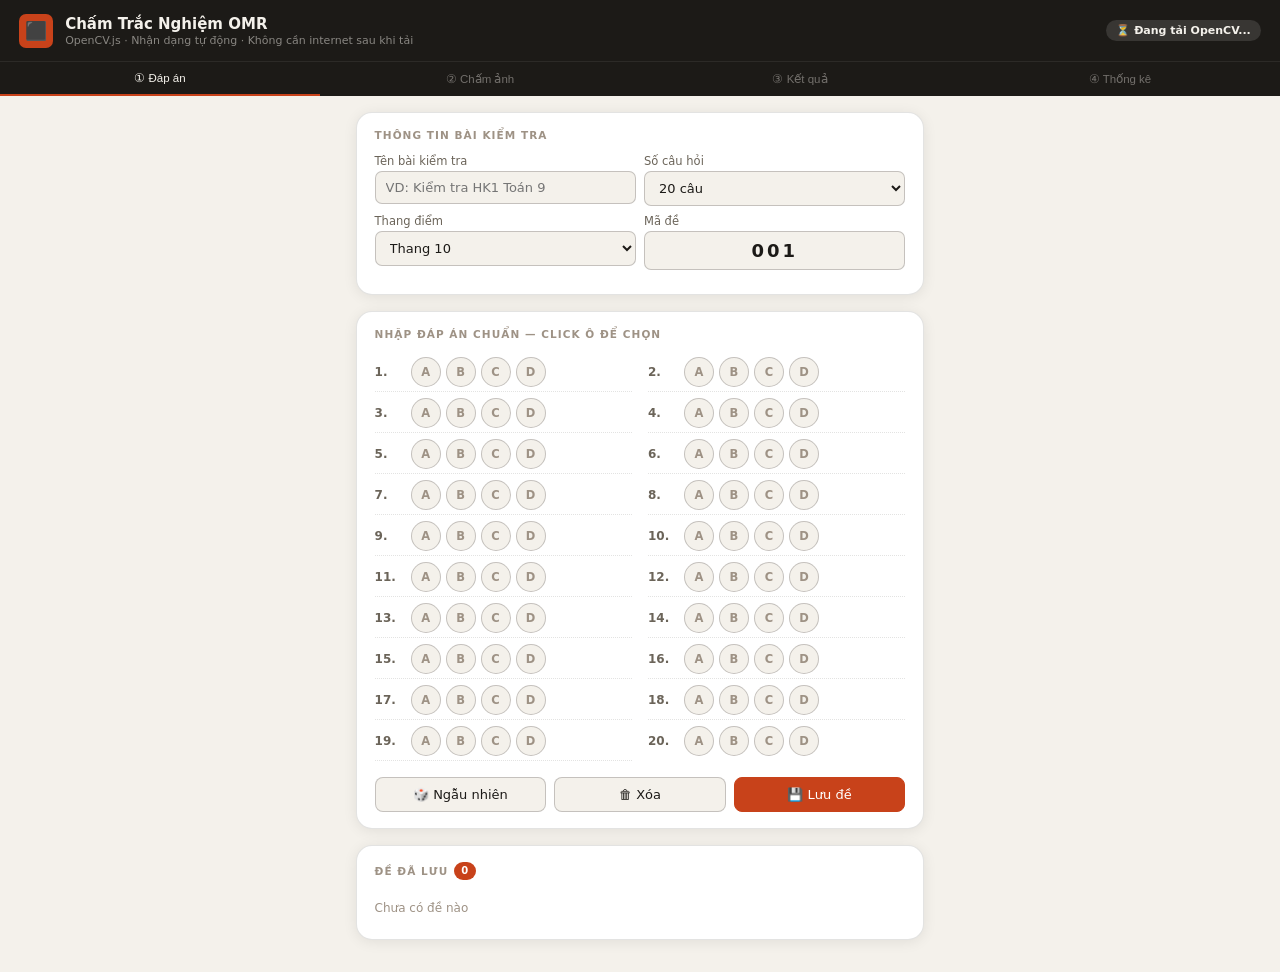
==== index.html @ 8f1c42c0 "Add files via upload" ====
<!DOCTYPE html>
<html lang="vi">
<head>
<meta charset="UTF-8">
<meta name="viewport" content="width=device-width, initial-scale=1.0">
<title>Chấm Trắc Nghiệm OMR</title>
<link rel="stylesheet" href="style.css">
</head>
<body>

<header class="app-header">
  <div class="logo">⬛</div>
  <div>
    <h1>Chấm Trắc Nghiệm OMR</h1>
    <p>OpenCV.js · Nhận dạng tự động · Không cần internet sau khi tải</p>
  </div>
  <div id="cvStatus" class="cv-badge loading">⏳ Đang tải OpenCV...</div>
</header>

<nav class="tabs">
  <button class="tab active" onclick="goTab('key')">① Đáp án</button>
  <button class="tab" onclick="goTab('scan')">② Chấm ảnh</button>
  <button class="tab" onclick="goTab('results')">③ Kết quả</button>
  <button class="tab" onclick="goTab('stats')">④ Thống kê</button>
</nav>

<!-- ════════════════════════════════
     TAB 1 — ĐÁP ÁN CHUẨN
════════════════════════════════ -->
<div id="pane-key" class="pane on">
  <div class="card">
    <p class="card-title">Thông tin bài kiểm tra</p>
    <div class="row2">
      <div class="field">
        <label>Tên bài kiểm tra</label>
        <input id="exam-name" type="text" placeholder="VD: Kiểm tra HK1 Toán 9">
      </div>
      <div class="field">
        <label>Số câu hỏi</label>
        <select id="exam-n" onchange="rebuildKeyGrid()">
          <option value="10">10 câu</option>
          <option value="15">15 câu</option>
          <option value="20" selected>20 câu</option>
          <option value="24">24 câu</option>
          <option value="25">25 câu</option>
          <option value="30">30 câu</option>
          <option value="40">40 câu</option>
        </select>
      </div>
    </div>
    <div class="row2">
      <div class="field">
        <label>Thang điểm</label>
        <select id="exam-scale">
          <option value="10">Thang 10</option>
          <option value="100">Thang 100</option>
        </select>
      </div>
      <div class="field">
        <label>Mã đề</label>
        <input id="exam-code" type="text" value="001" maxlength="6"
               style="font-size:18px;font-weight:bold;text-align:center;letter-spacing:3px">
      </div>
    </div>
  </div>

  <div class="card">
    <p class="card-title">Nhập đáp án chuẩn — click ô để chọn</p>
    <div class="key-grid" id="keyGrid"></div>
    <div class="btn-row mt1">
      <button class="btn" onclick="fillRandom()">🎲 Ngẫu nhiên</button>
      <button class="btn" onclick="clearKey()">🗑 Xóa</button>
      <button class="btn accent" onclick="saveKey()">💾 Lưu đề</button>
    </div>
    <div id="keyMsg"></div>
  </div>

  <!-- Danh sách đề đã lưu -->
  <div class="card">
    <p class="card-title">Đề đã lưu <span id="keyCount" class="badge">0</span></p>
    <div id="savedKeys"></div>
  </div>
</div>

<!-- ════════════════════════════════
     TAB 2 — CHẤM ẢNH
════════════════════════════════ -->
<div id="pane-scan" class="pane">

  <!-- Chọn đề -->
  <div class="card">
    <p class="card-title">Chọn đề thi để chấm</p>
    <div class="field">
      <label>Mã đề / Tên bài kiểm tra</label>
      <select id="scan-keySelect" onchange="onKeySelected()">
        <option value="">— Chưa chọn —</option>
      </select>
    </div>
    <div id="selectedKeyInfo"></div>
  </div>

  <!-- Upload ảnh -->
  <div class="card">
    <p class="card-title">Tải ảnh phiếu thi lên</p>

    <!-- Drop zone -->
    <div class="dropzone" id="dropzone" onclick="document.getElementById('fileInput').click()">
      <div class="dz-icon">📷</div>
      <p class="dz-main">Kéo thả ảnh vào đây hoặc click để chọn</p>
      <p class="dz-sub">Hỗ trợ JPG, PNG · Có thể chọn nhiều ảnh cùng lúc</p>
      <input type="file" id="fileInput" accept="image/*" multiple style="display:none"
             onchange="handleFiles(this.files)">
    </div>

    <!-- Camera -->
    <div class="btn-row mt1">
      <button class="btn" id="camBtn" onclick="toggleCamera()">📸 Mở camera</button>
      <button class="btn accent" id="captureBtn" onclick="captureFrame()" disabled>⚡ Chụp &amp; chấm</button>
    </div>
    <div class="cam-wrap" id="camWrap" style="display:none">
      <video id="camVideo" autoplay playsinline muted></video>
      <canvas id="camCanvas" style="display:none"></canvas>
    </div>
  </div>

  <!-- Xử lý pipeline -->
  <div class="card" id="pipelineCard" style="display:none">
    <p class="card-title">Đang xử lý <span id="pipelineFile" class="text-muted"></span></p>
    <div class="pipeline-steps" id="pipelineSteps"></div>
    <div class="preview-row" id="previewRow"></div>
  </div>

  <!-- Kết quả chấm của ảnh hiện tại -->
  <div id="scanResult"></div>
</div>

<!-- ════════════════════════════════
     TAB 3 — KẾT QUẢ
════════════════════════════════ -->
<div id="pane-results" class="pane">
  <div class="card">
    <p class="card-title">
      Danh sách kết quả
      <span id="resultCount" class="badge">0</span>
    </p>
    <div class="filter-row">
      <input id="filterName" type="text" placeholder="🔍 Tìm tên / SBD..." oninput="renderResults()">
      <select id="filterExam" onchange="renderResults()">
        <option value="">Tất cả đề</option>
      </select>
    </div>
    <div id="resultTable"></div>
  </div>
  <div class="btn-row">
    <button class="btn" onclick="exportExcel()">📊 Xuất Excel</button>
    <button class="btn" onclick="exportCSV()">📄 Xuất CSV</button>
    <button class="btn danger" onclick="if(confirm('Xóa tất cả kết quả?')){results=[];saveLocal();renderResults();}">🗑 Xóa tất cả</button>
  </div>
</div>

<!-- ════════════════════════════════
     TAB 4 — THỐNG KÊ
════════════════════════════════ -->
<div id="pane-stats" class="pane">
  <div class="card">
    <p class="card-title">Chọn bài để thống kê</p>
    <div class="field">
      <select id="statsExamSelect" onchange="renderStats()">
        <option value="">— Tất cả —</option>
      </select>
    </div>
  </div>
  <div id="statsContent"></div>
</div>

<!-- Hidden canvas for OpenCV processing -->
<canvas id="procCanvas" style="display:none"></canvas>

<script async src="https://docs.opencv.org/4.8.0/opencv.js" onload="onOpenCvReady()"></script>
<script src="app.js"></script>
</body>
</html>
---- style.css ----
/* ════════════════════════════════════════════
   style.css  —  OMR Chấm Trắc Nghiệm
════════════════════════════════════════════ */
:root {
  --bg:       #f4f1eb;
  --bg2:      #eae6dd;
  --bg3:      #ffffff;
  --text:     #1c1a17;
  --text2:    #6b6459;
  --text3:    #9e9285;
  --accent:   #c8421a;
  --green:    #2d7a4f;
  --green-bg: #e8f5ee;
  --red:      #a32d2d;
  --red-bg:   #faeaea;
  --amber:    #8a5c0a;
  --amber-bg: #fdf3dc;
  --blue:     #1a4a9e;
  --blue-bg:  #e8f0fb;
  --border:   rgba(28,26,23,.12);
  --border2:  rgba(28,26,23,.22);
  --r:        10px;
  --rlg:      16px;
  --sh:       0 2px 14px rgba(0,0,0,.08);
}
*, *::before, *::after { box-sizing: border-box; margin: 0; padding: 0; }
body {
  font-family: 'Segoe UI', system-ui, sans-serif;
  background: var(--bg); color: var(--text);
  min-height: 100vh; font-size: 14px;
}

/* ── HEADER ── */
.app-header {
  background: var(--text); color: #f4f1eb;
  padding: .85rem 1.2rem;
  display: flex; align-items: center; gap: 12px;
  position: sticky; top: 0; z-index: 200;
}
.logo {
  width: 34px; height: 34px; background: var(--accent);
  border-radius: 7px; display: flex; align-items: center;
  justify-content: center; font-size: 18px; flex-shrink: 0;
}
.app-header h1 { font-size: 15px; font-weight: 600; }
.app-header p  { font-size: 11px; opacity: .5; margin-top: 1px; }
.cv-badge {
  margin-left: auto; padding: 4px 10px; border-radius: 20px;
  font-size: 11px; font-weight: 600; white-space: nowrap;
}
.cv-badge.loading { background: rgba(255,255,255,.12); color: #f4f1eb; }
.cv-badge.ready   { background: var(--green); color: #fff; }
.cv-badge.error   { background: var(--red); color: #fff; }

/* ── TABS ── */
.tabs {
  display: flex; background: var(--text);
  border-top: 1px solid rgba(255,255,255,.07);
  overflow-x: auto;
}
.tab {
  flex: 1; min-width: 70px; padding: 9px 6px;
  text-align: center; font-size: 11.5px; font-weight: 500;
  border: none; background: transparent;
  color: rgba(244,241,235,.4); cursor: pointer;
  transition: color .15s; white-space: nowrap;
}
.tab.active { color: #f4f1eb; border-bottom: 2px solid var(--accent); }
.tab:hover  { color: rgba(244,241,235,.75); }

/* ── PANE ── */
.pane { display: none; padding: 1rem; max-width: 600px; margin: 0 auto; }
.pane.on { display: block; }

/* ── CARD ── */
.card {
  background: var(--bg3); border: 1px solid var(--border);
  border-radius: var(--rlg); padding: 1rem 1.1rem;
  margin-bottom: 1rem; box-shadow: var(--sh);
}
.card-title {
  font-size: 10.5px; font-weight: 700; letter-spacing: .1em;
  text-transform: uppercase; color: var(--text3);
  margin-bottom: .8rem; display: flex; align-items: center; gap: 6px;
}

/* ── GRID HELPERS ── */
.row2 { display: grid; grid-template-columns: 1fr 1fr; gap: 8px; }
.mt1  { margin-top: 1rem; }

/* ── FORM ── */
.field { margin-bottom: .5rem; }
.field label {
  display: block; font-size: 11.5px; color: var(--text2); margin-bottom: 3px;
}
.field input, .field select, input[type=text], select {
  width: 100%; padding: 8px 10px;
  border: 1px solid var(--border2); border-radius: 7px;
  font-size: 13px; background: var(--bg); color: var(--text);
  font-family: inherit;
}
.field input:focus, .field select:focus,
input[type=text]:focus, select:focus {
  outline: none; border-color: var(--accent);
  box-shadow: 0 0 0 3px rgba(200,66,26,.1);
}

/* ── BUTTONS ── */
.btn {
  padding: 9px 14px; border-radius: 8px; font-size: 13px;
  cursor: pointer; transition: all .15s; font-family: inherit;
  border: 1px solid var(--border2); background: var(--bg); color: var(--text);
  display: inline-flex; align-items: center; justify-content: center; gap: 5px;
}
.btn:hover           { background: var(--bg2); }
.btn.primary         { background: var(--text); color: var(--bg); border-color: var(--text); }
.btn.primary:hover   { background: #2d2b27; }
.btn.accent          { background: var(--accent); color: #fff; border-color: var(--accent); }
.btn.accent:hover    { background: #b03a16; }
.btn.success         { background: var(--green); color: #fff; border-color: var(--green); }
.btn.danger          { color: var(--red); }
.btn.danger:hover    { background: var(--red-bg); border-color: var(--red); }
.btn:disabled        { opacity: .35; cursor: not-allowed; }
.btn-row             { display: flex; gap: 8px; flex-wrap: wrap; }
.btn-row .btn        { flex: 1; min-width: 80px; }

/* ── BADGE ── */
.badge {
  display: inline-block; background: var(--accent); color: #fff;
  border-radius: 20px; font-size: 10px; padding: 1px 7px;
  font-weight: 700; line-height: 1.6;
}
.badge.green { background: var(--green); }

/* ── MESSAGES ── */
.msg {
  padding: 8px 12px; border-radius: 7px; font-size: 12.5px;
  margin-top: .5rem; line-height: 1.5;
}
.msg.info  { background: var(--blue-bg);  color: var(--blue);  border: 1px solid #b5c8f0; }
.msg.ok    { background: var(--green-bg); color: var(--green); border: 1px solid #9fd8b8; }
.msg.warn  { background: var(--amber-bg); color: var(--amber); border: 1px solid #f0d080; }
.msg.err   { background: var(--red-bg);   color: var(--red);   border: 1px solid #f0b0b0; }

/* ── TEXT HELPERS ── */
.text-muted { color: var(--text3); font-weight: normal; }
.text-green { color: var(--green); }
.text-red   { color: var(--red);   }
.text-amber { color: var(--amber); }

/* ════════════════════════════════════════════
   KEY GRID (đáp án chuẩn — Tab 1)
════════════════════════════════════════════ */
.key-grid {
  display: grid;
  grid-template-columns: repeat(2, 1fr);
  gap: 2px 16px;
}
.kg-row {
  display: flex; align-items: center; gap: 6px;
  padding: 4px 0; border-bottom: 1px dotted var(--border);
}
.kg-row:last-child { border: none; }
.kg-num {
  min-width: 30px; font-size: 12px; font-weight: 700;
  color: var(--text2); font-variant-numeric: tabular-nums;
}
.kg-bubbles { display: flex; gap: 5px; }
.kb {
  width: 30px; height: 30px; border-radius: 50%;
  border: 1.5px solid var(--border2);
  background: var(--bg); cursor: pointer;
  font-size: 11.5px; font-weight: 700; color: var(--text3);
  display: flex; align-items: center; justify-content: center;
  transition: all .1s; user-select: none;
}
.kb:hover  { border-color: var(--accent); color: var(--accent); background: #fff8f6; }
.kb.active { background: var(--text); border-color: var(--text); color: #fff; }

/* ── Saved key card ── */
.saved-key {
  display: flex; align-items: center; gap: 10px;
  padding: 9px 0; border-bottom: 1px solid var(--border);
}
.saved-key:last-child { border: none; }
.sk-info { flex: 1; }
.sk-name { font-size: 13px; font-weight: 600; }
.sk-meta { font-size: 11px; color: var(--text3); margin-top: 1px; }
.sk-code {
  background: var(--text); color: #f4f1eb; padding: 4px 10px;
  border-radius: 6px; font-size: 13px; font-weight: 700;
  letter-spacing: 2px;
}

/* ════════════════════════════════════════════
   DROP ZONE
════════════════════════════════════════════ */
.dropzone {
  border: 2px dashed var(--border2); border-radius: var(--r);
  padding: 1.5rem; text-align: center; cursor: pointer;
  transition: all .15s;
}
.dropzone:hover, .dropzone.over {
  border-color: var(--accent); background: #fff8f6;
}
.dz-icon  { font-size: 36px; margin-bottom: 6px; }
.dz-main  { font-size: 13px; font-weight: 600; color: var(--text); }
.dz-sub   { font-size: 11px; color: var(--text3); margin-top: 3px; }

/* ── Camera ── */
.cam-wrap {
  margin-top: .75rem; border-radius: var(--r); overflow: hidden;
  background: #111; position: relative;
}
.cam-wrap video { width: 100%; display: block; max-height: 360px; object-fit: cover; }

/* ════════════════════════════════════════════
   PIPELINE STEPS
════════════════════════════════════════════ */
.pipeline-steps { display: flex; gap: 4px; flex-wrap: wrap; margin-bottom: .75rem; }
.ps {
  display: flex; align-items: center; gap: 5px;
  padding: 4px 10px; border-radius: 20px; font-size: 11.5px;
  border: 1px solid var(--border); background: var(--bg2); color: var(--text3);
  transition: all .2s;
}
.ps.active { background: var(--blue-bg);  color: var(--blue);  border-color: #b5c8f0; }
.ps.done   { background: var(--green-bg); color: var(--green); border-color: #9fd8b8; }
.ps.error  { background: var(--red-bg);   color: var(--red);   border-color: #f0b0b0; }
.ps.warn   { background: var(--amber-bg); color: var(--amber); border-color: #f0d080; }

/* ── Preview images từ pipeline ── */
.preview-row {
  display: flex; gap: 8px; overflow-x: auto; padding-bottom: 4px;
}
.pv-item { flex-shrink: 0; text-align: center; }
.pv-item p { font-size: 10px; color: var(--text3); margin-top: 3px; }
.pv-item canvas, .pv-item img {
  border-radius: 6px; border: 1px solid var(--border);
  max-height: 140px; width: auto;
}

/* ════════════════════════════════════════════
   SCAN RESULT CARD
════════════════════════════════════════════ */
.result-card {
  background: var(--bg3); border: 1px solid var(--border);
  border-radius: var(--rlg); padding: 1rem 1.1rem;
  margin-bottom: 1rem; box-shadow: var(--sh);
}
.rc-header {
  display: flex; align-items: flex-start; gap: 12px; margin-bottom: .75rem;
}
.rc-score-box {
  background: var(--green); color: #fff;
  border-radius: 10px; padding: 8px 14px; text-align: center; flex-shrink: 0;
}
.rc-score-box.warn { background: var(--amber); }
.rc-score-box.fail { background: var(--red); }
.rc-score-num  { font-size: 32px; font-weight: 700; line-height: 1; }
.rc-score-den  { font-size: 14px; opacity: .8; }
.rc-info h3    { font-size: 14px; font-weight: 600; }
.rc-meta       { font-size: 11.5px; color: var(--text3); margin-top: 3px; line-height: 1.6; }

/* Bubble grid kết quả */
.ans-sheet {
  display: grid;
  grid-template-columns: repeat(2, 1fr);
  gap: 2px 14px;
  margin-top: .5rem;
}
.as-row {
  display: flex; align-items: center; gap: 5px;
  padding: 3px 0; border-bottom: 1px dotted var(--border);
}
.as-row:last-child { border: none; }
.as-num {
  min-width: 28px; font-size: 11.5px; font-weight: 700;
  color: var(--text3); font-variant-numeric: tabular-nums;
}
.as-bubbles { display: flex; gap: 4px; }
.ab {
  width: 26px; height: 26px; border-radius: 50%;
  border: 1.5px solid #ccc; background: #fff;
  font-size: 10.5px; font-weight: 700; color: #999;
  display: flex; align-items: center; justify-content: center;
}
/* HS tô - đúng */
.ab.filled-correct {
  background: var(--green); border-color: var(--green); color: #fff;
}
/* HS tô - sai */
.ab.filled-wrong {
  background: var(--red); border-color: var(--red); color: #fff;
}
/* HS không tô nhưng đây là đáp án đúng */
.ab.key-missed {
  background: transparent; border-color: var(--green);
  border-width: 2px; color: var(--green);
  box-shadow: 0 0 0 2px rgba(45,122,79,.15);
}
/* Cờ lỗi */
.flag-row {
  display: flex; flex-wrap: wrap; gap: 5px; margin-top: .5rem;
}
.flag {
  font-size: 11px; padding: 2px 8px; border-radius: 20px; font-weight: 600;
}
.flag.warn   { background: var(--amber-bg); color: var(--amber); }
.flag.danger { background: var(--red-bg);   color: var(--red);   }

/* ════════════════════════════════════════════
   RESULT TABLE (Tab 3)
════════════════════════════════════════════ */
.filter-row {
  display: flex; gap: 8px; margin-bottom: .75rem;
}
.filter-row input  { flex: 2; }
.filter-row select { flex: 1; }

.rtable { width: 100%; border-collapse: collapse; font-size: 12.5px; }
.rtable th {
  text-align: left; padding: 7px 8px;
  border-bottom: 2px solid var(--border2);
  font-size: 11px; text-transform: uppercase; letter-spacing: .06em;
  color: var(--text3);
}
.rtable td { padding: 7px 8px; border-bottom: 1px solid var(--border); }
.rtable tr:last-child td { border: none; }
.rtable tr:hover td { background: var(--bg); }
.score-chip {
  display: inline-block; padding: 2px 8px; border-radius: 20px;
  font-size: 12px; font-weight: 700;
}
.score-chip.good { background: var(--green-bg); color: var(--green); }
.score-chip.mid  { background: var(--amber-bg); color: var(--amber); }
.score-chip.low  { background: var(--red-bg);   color: var(--red);   }

/* ════════════════════════════════════════════
   STATS (Tab 4)
════════════════════════════════════════════ */
.stat-grid { display: grid; grid-template-columns: repeat(2,1fr); gap: 10px; }
.stat-box {
  background: var(--bg); border: 1px solid var(--border);
  border-radius: 10px; padding: .75rem; text-align: center;
}
.stat-box .sv { font-size: 28px; font-weight: 700; color: var(--text); }
.stat-box .sl { font-size: 11px; color: var(--text3); margin-top: 2px; }

/* Histogram bar per question */
.q-stat-table { width: 100%; border-collapse: collapse; font-size: 12px; margin-top: .5rem; }
.q-stat-table th {
  padding: 5px 8px; text-align: center;
  border-bottom: 2px solid var(--border2);
  font-size: 11px; color: var(--text3); text-transform: uppercase;
}
.q-stat-table td { padding: 5px 8px; border-bottom: 1px solid var(--border); text-align: center; }
.q-stat-table tr:last-child td { border: none; }
.bar-wrap { width: 80px; height: 10px; background: var(--bg2); border-radius: 5px; display: inline-block; }
.bar-fill  { height: 100%; border-radius: 5px; background: var(--green); transition: width .3s; }
.bar-fill.low { background: var(--red); }
.bar-fill.mid { background: var(--amber); }

/* Phổ điểm */
.score-dist { display: flex; gap: 3px; align-items: flex-end; height: 80px; margin-top: .5rem; }
.sd-col { flex: 1; display: flex; flex-direction: column; align-items: center; gap: 2px; }
.sd-bar { width: 100%; background: var(--accent); border-radius: 3px 3px 0 0; min-height: 2px; transition: height .3s; }
.sd-label { font-size: 9px; color: var(--text3); }

/* ── SCROLLBAR ── */
::-webkit-scrollbar       { width: 5px; height: 5px; }
::-webkit-scrollbar-track { background: var(--bg2); }
::-webkit-scrollbar-thumb { background: var(--border2); border-radius: 3px; }

/* ── PRINT ── */
@media print {
  .app-header, .tabs, .btn-row, .btn, .dropzone, .cam-wrap,
  .filter-row, #pipelineCard { display: none !important; }
  .pane { display: block !important; padding: 0; }
}
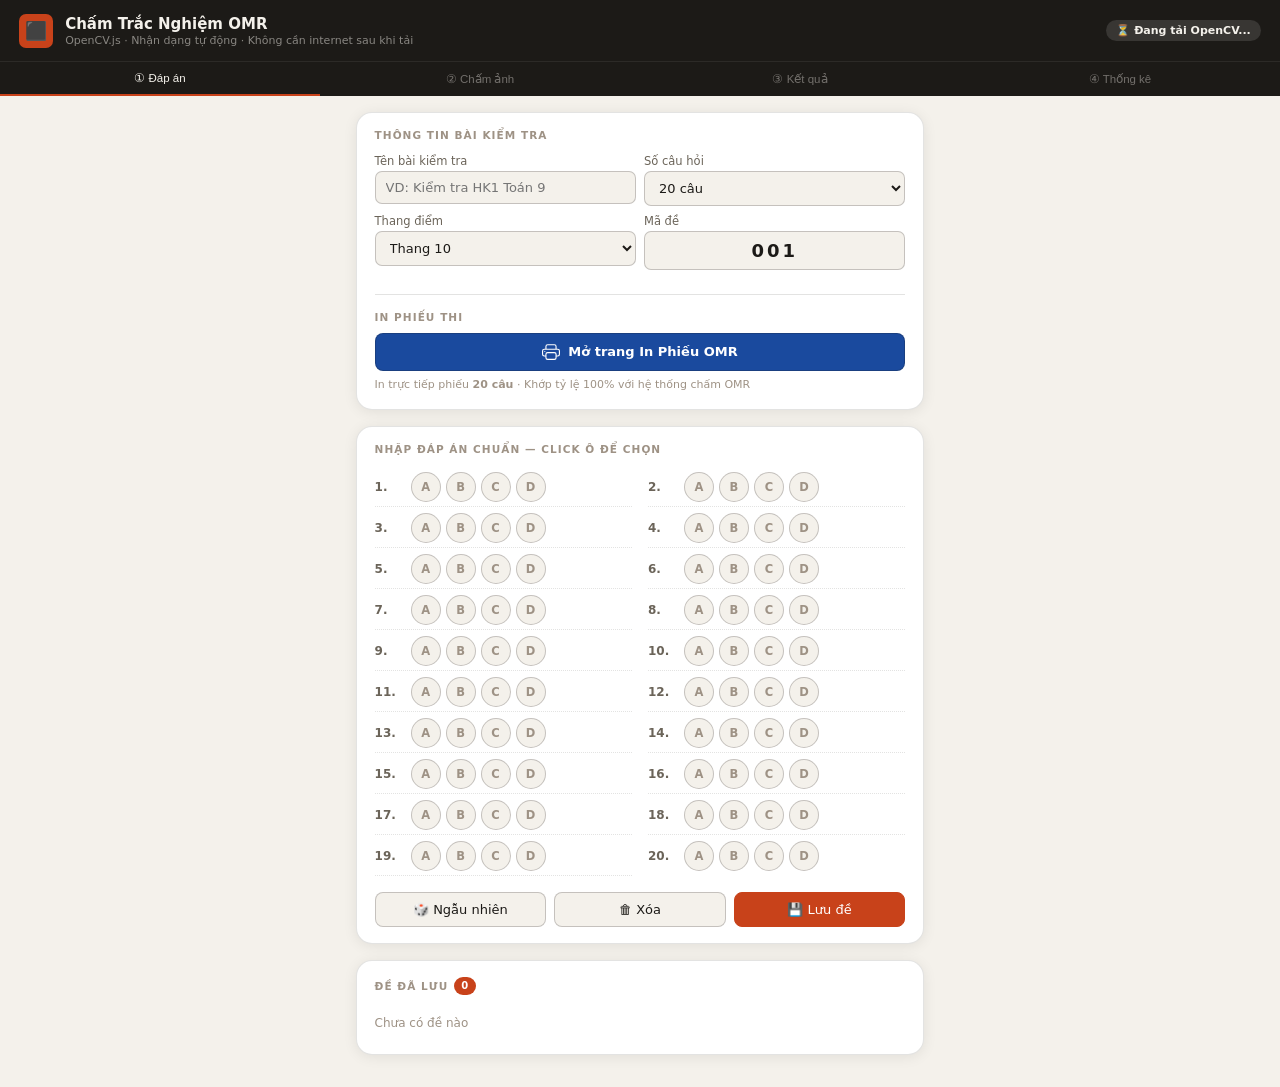
==== commit 74ff4fc7: "Update index.html" ====
--- a/index.html
+++ b/index.html
@@ -4,7 +4,400 @@
 <meta charset="UTF-8">
 <meta name="viewport" content="width=device-width, initial-scale=1.0">
 <title>Chấm Trắc Nghiệm OMR</title>
-<link rel="stylesheet" href="style.css">
+<style>
+/* ════════════════════════════════════════════
+   style.css  —  OMR Chấm Trắc Nghiệm
+════════════════════════════════════════════ */
+:root {
+  --bg:       #f4f1eb;
+  --bg2:      #eae6dd;
+  --bg3:      #ffffff;
+  --text:     #1c1a17;
+  --text2:    #6b6459;
+  --text3:    #9e9285;
+  --accent:   #c8421a;
+  --green:    #2d7a4f;
+  --green-bg: #e8f5ee;
+  --red:      #a32d2d;
+  --red-bg:   #faeaea;
+  --amber:    #8a5c0a;
+  --amber-bg: #fdf3dc;
+  --blue:     #1a4a9e;
+  --blue-bg:  #e8f0fb;
+  --border:   rgba(28,26,23,.12);
+  --border2:  rgba(28,26,23,.22);
+  --r:        10px;
+  --rlg:      16px;
+  --sh:       0 2px 14px rgba(0,0,0,.08);
+}
+*, *::before, *::after { box-sizing: border-box; margin: 0; padding: 0; }
+body {
+  font-family: 'Segoe UI', system-ui, sans-serif;
+  background: var(--bg); color: var(--text);
+  min-height: 100vh; font-size: 14px;
+}
+
+/* ── HEADER ── */
+.app-header {
+  background: var(--text); color: #f4f1eb;
+  padding: .85rem 1.2rem;
+  display: flex; align-items: center; gap: 12px;
+  position: sticky; top: 0; z-index: 200;
+}
+.logo {
+  width: 34px; height: 34px; background: var(--accent);
+  border-radius: 7px; display: flex; align-items: center;
+  justify-content: center; font-size: 18px; flex-shrink: 0;
+}
+.app-header h1 { font-size: 15px; font-weight: 600; }
+.app-header p  { font-size: 11px; opacity: .5; margin-top: 1px; }
+.cv-badge {
+  margin-left: auto; padding: 4px 10px; border-radius: 20px;
+  font-size: 11px; font-weight: 600; white-space: nowrap;
+}
+.cv-badge.loading { background: rgba(255,255,255,.12); color: #f4f1eb; }
+.cv-badge.ready   { background: var(--green); color: #fff; }
+.cv-badge.error   { background: var(--red); color: #fff; }
+
+/* ── TABS ── */
+.tabs {
+  display: flex; background: var(--text);
+  border-top: 1px solid rgba(255,255,255,.07);
+  overflow-x: auto;
+}
+.tab {
+  flex: 1; min-width: 70px; padding: 9px 6px;
+  text-align: center; font-size: 11.5px; font-weight: 500;
+  border: none; background: transparent;
+  color: rgba(244,241,235,.4); cursor: pointer;
+  transition: color .15s; white-space: nowrap;
+}
+.tab.active { color: #f4f1eb; border-bottom: 2px solid var(--accent); }
+.tab:hover  { color: rgba(244,241,235,.75); }
+
+/* ── PANE ── */
+.pane { display: none; padding: 1rem; max-width: 600px; margin: 0 auto; }
+.pane.on { display: block; }
+
+/* ── CARD ── */
+.card {
+  background: var(--bg3); border: 1px solid var(--border);
+  border-radius: var(--rlg); padding: 1rem 1.1rem;
+  margin-bottom: 1rem; box-shadow: var(--sh);
+}
+.card-title {
+  font-size: 10.5px; font-weight: 700; letter-spacing: .1em;
+  text-transform: uppercase; color: var(--text3);
+  margin-bottom: .8rem; display: flex; align-items: center; gap: 6px;
+}
+
+/* ── GRID HELPERS ── */
+.row2 { display: grid; grid-template-columns: 1fr 1fr; gap: 8px; }
+.mt1  { margin-top: 1rem; }
+
+/* ── FORM ── */
+.field { margin-bottom: .5rem; }
+.field label {
+  display: block; font-size: 11.5px; color: var(--text2); margin-bottom: 3px;
+}
+.field input, .field select, input[type=text], select {
+  width: 100%; padding: 8px 10px;
+  border: 1px solid var(--border2); border-radius: 7px;
+  font-size: 13px; background: var(--bg); color: var(--text);
+  font-family: inherit;
+}
+.field input:focus, .field select:focus,
+input[type=text]:focus, select:focus {
+  outline: none; border-color: var(--accent);
+  box-shadow: 0 0 0 3px rgba(200,66,26,.1);
+}
+
+/* ── BUTTONS ── */
+.btn {
+  padding: 9px 14px; border-radius: 8px; font-size: 13px;
+  cursor: pointer; transition: all .15s; font-family: inherit;
+  border: 1px solid var(--border2); background: var(--bg); color: var(--text);
+  display: inline-flex; align-items: center; justify-content: center; gap: 5px;
+}
+.btn:hover           { background: var(--bg2); }
+.btn.primary         { background: var(--text); color: var(--bg); border-color: var(--text); }
+.btn.primary:hover   { background: #2d2b27; }
+.btn.accent          { background: var(--accent); color: #fff; border-color: var(--accent); }
+.btn.accent:hover    { background: #b03a16; }
+.btn.success         { background: var(--green); color: #fff; border-color: var(--green); }
+.btn.danger          { color: var(--red); }
+.btn.danger:hover    { background: var(--red-bg); border-color: var(--red); }
+.btn:disabled        { opacity: .35; cursor: not-allowed; }
+.btn-row             { display: flex; gap: 8px; flex-wrap: wrap; }
+.btn-row .btn        { flex: 1; min-width: 80px; }
+
+/* ── BADGE ── */
+.badge {
+  display: inline-block; background: var(--accent); color: #fff;
+  border-radius: 20px; font-size: 10px; padding: 1px 7px;
+  font-weight: 700; line-height: 1.6;
+}
+.badge.green { background: var(--green); }
+
+/* ── MESSAGES ── */
+.msg {
+  padding: 8px 12px; border-radius: 7px; font-size: 12.5px;
+  margin-top: .5rem; line-height: 1.5;
+}
+.msg.info  { background: var(--blue-bg);  color: var(--blue);  border: 1px solid #b5c8f0; }
+.msg.ok    { background: var(--green-bg); color: var(--green); border: 1px solid #9fd8b8; }
+.msg.warn  { background: var(--amber-bg); color: var(--amber); border: 1px solid #f0d080; }
+.msg.err   { background: var(--red-bg);   color: var(--red);   border: 1px solid #f0b0b0; }
+
+/* ── TEXT HELPERS ── */
+.text-muted { color: var(--text3); font-weight: normal; }
+.text-green { color: var(--green); }
+.text-red   { color: var(--red);   }
+.text-amber { color: var(--amber); }
+
+/* ════════════════════════════════════════════
+   KEY GRID (đáp án chuẩn — Tab 1)
+════════════════════════════════════════════ */
+.key-grid {
+  display: grid;
+  grid-template-columns: repeat(2, 1fr);
+  gap: 2px 16px;
+}
+.kg-row {
+  display: flex; align-items: center; gap: 6px;
+  padding: 4px 0; border-bottom: 1px dotted var(--border);
+}
+.kg-row:last-child { border: none; }
+.kg-num {
+  min-width: 30px; font-size: 12px; font-weight: 700;
+  color: var(--text2); font-variant-numeric: tabular-nums;
+}
+.kg-bubbles { display: flex; gap: 5px; }
+.kb {
+  width: 30px; height: 30px; border-radius: 50%;
+  border: 1.5px solid var(--border2);
+  background: var(--bg); cursor: pointer;
+  font-size: 11.5px; font-weight: 700; color: var(--text3);
+  display: flex; align-items: center; justify-content: center;
+  transition: all .1s; user-select: none;
+}
+.kb:hover  { border-color: var(--accent); color: var(--accent); background: #fff8f6; }
+.kb.active { background: var(--text); border-color: var(--text); color: #fff; }
+
+/* ── Saved key card ── */
+.saved-key {
+  display: flex; align-items: center; gap: 10px;
+  padding: 9px 0; border-bottom: 1px solid var(--border);
+}
+.saved-key:last-child { border: none; }
+.sk-info { flex: 1; }
+.sk-name { font-size: 13px; font-weight: 600; }
+.sk-meta { font-size: 11px; color: var(--text3); margin-top: 1px; }
+.sk-code {
+  background: var(--text); color: #f4f1eb; padding: 4px 10px;
+  border-radius: 6px; font-size: 13px; font-weight: 700;
+  letter-spacing: 2px;
+}
+
+/* ════════════════════════════════════════════
+   DROP ZONE
+════════════════════════════════════════════ */
+.dropzone {
+  border: 2px dashed var(--border2); border-radius: var(--r);
+  padding: 1.5rem; text-align: center; cursor: pointer;
+  transition: all .15s;
+}
+.dropzone:hover, .dropzone.over {
+  border-color: var(--accent); background: #fff8f6;
+}
+.dz-icon  { font-size: 36px; margin-bottom: 6px; }
+.dz-main  { font-size: 13px; font-weight: 600; color: var(--text); }
+.dz-sub   { font-size: 11px; color: var(--text3); margin-top: 3px; }
+
+/* ── Camera ── */
+.cam-wrap {
+  margin-top: .75rem; border-radius: var(--r); overflow: hidden;
+  background: #111; position: relative;
+}
+.cam-wrap video { width: 100%; display: block; max-height: 360px; object-fit: cover; }
+
+/* ════════════════════════════════════════════
+   PIPELINE STEPS
+════════════════════════════════════════════ */
+.pipeline-steps { display: flex; gap: 4px; flex-wrap: wrap; margin-bottom: .75rem; }
+.ps {
+  display: flex; align-items: center; gap: 5px;
+  padding: 4px 10px; border-radius: 20px; font-size: 11.5px;
+  border: 1px solid var(--border); background: var(--bg2); color: var(--text3);
+  transition: all .2s;
+}
+.ps.active { background: var(--blue-bg);  color: var(--blue);  border-color: #b5c8f0; }
+.ps.done   { background: var(--green-bg); color: var(--green); border-color: #9fd8b8; }
+.ps.error  { background: var(--red-bg);   color: var(--red);   border-color: #f0b0b0; }
+.ps.warn   { background: var(--amber-bg); color: var(--amber); border-color: #f0d080; }
+
+/* ── Preview images từ pipeline ── */
+.preview-row {
+  display: flex; gap: 8px; overflow-x: auto; padding-bottom: 4px;
+}
+.pv-item { flex-shrink: 0; text-align: center; }
+.pv-item p { font-size: 10px; color: var(--text3); margin-top: 3px; }
+.pv-item canvas, .pv-item img {
+  border-radius: 6px; border: 1px solid var(--border);
+  max-height: 140px; width: auto;
+}
+
+/* ════════════════════════════════════════════
+   SCAN RESULT CARD
+════════════════════════════════════════════ */
+.result-card {
+  background: var(--bg3); border: 1px solid var(--border);
+  border-radius: var(--rlg); padding: 1rem 1.1rem;
+  margin-bottom: 1rem; box-shadow: var(--sh);
+}
+.rc-header {
+  display: flex; align-items: flex-start; gap: 12px; margin-bottom: .75rem;
+}
+.rc-score-box {
+  background: var(--green); color: #fff;
+  border-radius: 10px; padding: 8px 14px; text-align: center; flex-shrink: 0;
+}
+.rc-score-box.warn { background: var(--amber); }
+.rc-score-box.fail { background: var(--red); }
+.rc-score-num  { font-size: 32px; font-weight: 700; line-height: 1; }
+.rc-score-den  { font-size: 14px; opacity: .8; }
+.rc-info h3    { font-size: 14px; font-weight: 600; }
+.rc-meta       { font-size: 11.5px; color: var(--text3); margin-top: 3px; line-height: 1.6; }
+
+/* Bubble grid kết quả */
+.ans-sheet {
+  display: grid;
+  grid-template-columns: repeat(2, 1fr);
+  gap: 2px 14px;
+  margin-top: .5rem;
+}
+.as-row {
+  display: flex; align-items: center; gap: 5px;
+  padding: 3px 0; border-bottom: 1px dotted var(--border);
+}
+.as-row:last-child { border: none; }
+.as-num {
+  min-width: 28px; font-size: 11.5px; font-weight: 700;
+  color: var(--text3); font-variant-numeric: tabular-nums;
+}
+.as-bubbles { display: flex; gap: 4px; }
+.ab {
+  width: 26px; height: 26px; border-radius: 50%;
+  border: 1.5px solid #ccc; background: #fff;
+  font-size: 10.5px; font-weight: 700; color: #999;
+  display: flex; align-items: center; justify-content: center;
+}
+/* HS tô - đúng */
+.ab.filled-correct {
+  background: var(--green); border-color: var(--green); color: #fff;
+}
+/* HS tô - sai */
+.ab.filled-wrong {
+  background: var(--red); border-color: var(--red); color: #fff;
+}
+/* HS không tô nhưng đây là đáp án đúng */
+.ab.key-missed {
+  background: transparent; border-color: var(--green);
+  border-width: 2px; color: var(--green);
+  box-shadow: 0 0 0 2px rgba(45,122,79,.15);
+}
+/* Cờ lỗi */
+.flag-row {
+  display: flex; flex-wrap: wrap; gap: 5px; margin-top: .5rem;
+}
+.flag {
+  font-size: 11px; padding: 2px 8px; border-radius: 20px; font-weight: 600;
+}
+.flag.warn   { background: var(--amber-bg); color: var(--amber); }
+.flag.danger { background: var(--red-bg);   color: var(--red);   }
+
+/* ════════════════════════════════════════════
+   RESULT TABLE (Tab 3)
+════════════════════════════════════════════ */
+.filter-row {
+  display: flex; gap: 8px; margin-bottom: .75rem;
+}
+.filter-row input  { flex: 2; }
+.filter-row select { flex: 1; }
+
+.rtable { width: 100%; border-collapse: collapse; font-size: 12.5px; }
+.rtable th {
+  text-align: left; padding: 7px 8px;
+  border-bottom: 2px solid var(--border2);
+  font-size: 11px; text-transform: uppercase; letter-spacing: .06em;
+  color: var(--text3);
+}
+.rtable td { padding: 7px 8px; border-bottom: 1px solid var(--border); }
+.rtable tr:last-child td { border: none; }
+.rtable tr:hover td { background: var(--bg); }
+.score-chip {
+  display: inline-block; padding: 2px 8px; border-radius: 20px;
+  font-size: 12px; font-weight: 700;
+}
+.score-chip.good { background: var(--green-bg); color: var(--green); }
+.score-chip.mid  { background: var(--amber-bg); color: var(--amber); }
+.score-chip.low  { background: var(--red-bg);   color: var(--red);   }
+
+/* ════════════════════════════════════════════
+   STATS (Tab 4)
+════════════════════════════════════════════ */
+.stat-grid { display: grid; grid-template-columns: repeat(2,1fr); gap: 10px; }
+.stat-box {
+  background: var(--bg); border: 1px solid var(--border);
+  border-radius: 10px; padding: .75rem; text-align: center;
+}
+.stat-box .sv { font-size: 28px; font-weight: 700; color: var(--text); }
+.stat-box .sl { font-size: 11px; color: var(--text3); margin-top: 2px; }
+
+/* Histogram bar per question */
+.q-stat-table { width: 100%; border-collapse: collapse; font-size: 12px; margin-top: .5rem; }
+.q-stat-table th {
+  padding: 5px 8px; text-align: center;
+  border-bottom: 2px solid var(--border2);
+  font-size: 11px; color: var(--text3); text-transform: uppercase;
+}
+.q-stat-table td { padding: 5px 8px; border-bottom: 1px solid var(--border); text-align: center; }
+.q-stat-table tr:last-child td { border: none; }
+.bar-wrap { width: 80px; height: 10px; background: var(--bg2); border-radius: 5px; display: inline-block; }
+.bar-fill  { height: 100%; border-radius: 5px; background: var(--green); transition: width .3s; }
+.bar-fill.low { background: var(--red); }
+.bar-fill.mid { background: var(--amber); }
+
+/* Phổ điểm */
+.score-dist { display: flex; gap: 3px; align-items: flex-end; height: 80px; margin-top: .5rem; }
+.sd-col { flex: 1; display: flex; flex-direction: column; align-items: center; gap: 2px; }
+.sd-bar { width: 100%; background: var(--accent); border-radius: 3px 3px 0 0; min-height: 2px; transition: height .3s; }
+.sd-label { font-size: 9px; color: var(--text3); }
+
+/* ── SCROLLBAR ── */
+::-webkit-scrollbar       { width: 5px; height: 5px; }
+::-webkit-scrollbar-track { background: var(--bg2); }
+::-webkit-scrollbar-thumb { background: var(--border2); border-radius: 3px; }
+
+/* ── PRINT ── */
+@media print {
+  .app-header, .tabs, .btn-row, .btn, .dropzone, .cam-wrap,
+  .filter-row, #pipelineCard { display: none !important; }
+  .pane { display: block !important; padding: 0; }
+}
+
+/* ── Phiếu thi button & section ── */
+.sheet-section {
+  margin-top: 1rem;
+  padding-top: 1rem;
+  border-top: 1px solid var(--border);
+}
+.sheet-section .card-title { margin-bottom: .6rem; }
+.btn.sheet { background: var(--text); color: #f4f1eb; border-color: var(--text); gap: 6px; }
+.btn.sheet:hover { background: #2d2b27; }
+.btn.sheet:disabled { opacity:.35; cursor:not-allowed; }
+.sheet-info { font-size: 11px; color: var(--text3); margin-top: 6px; line-height: 1.5; }
+</style>
 </head>
 <body>
 
@@ -62,6 +455,23 @@
                style="font-size:18px;font-weight:bold;text-align:center;letter-spacing:3px">
       </div>
     </div>
+
+    <!-- ── PHIẾU THI section (liên kết gen_omr_dynamic) ── -->
+    <div class="sheet-section">
+      <p class="card-title">In phiếu thi</p>
+      <div class="btn-row">
+        <a href="phieu_in.html" target="_blank" class="btn btn-print" style="text-decoration: none; display: flex; align-items: center; justify-content: center; gap: 8px; font-weight: bold; background-color: var(--blue); color: white;">
+          <svg width="18" height="18" fill="currentColor" viewBox="0 0 16 16">
+            <path d="M2.5 8a.5.5 0 1 0 0-1 .5.5 0 0 0 0 1z"/>
+            <path d="M5 1a2 2 0 0 0-2 2v2H2a2 2 0 0 0-2 2v3a2 2 0 0 0 2 2h1v1a2 2 0 0 0 2 2h6a2 2 0 0 0 2-2v-1h1a2 2 0 0 0 2-2V7a2 2 0 0 0-2-2h-1V3a2 2 0 0 0-2-2H5zM4 3a1 1 0 0 1 1-1h6a1 1 0 0 1 1 1v2H4V3zm1 5a2 2 0 0 0-2 2v1H2a1 1 0 0 1-1-1V7a1 1 0 0 1 1-1h12a1 1 0 0 1 1 1v3a1 1 0 0 1-1 1h-1v-1a2 2 0 0 0-2-2H5zm7 2v3a1 1 0 0 1-1 1H5a1 1 0 0 1-1-1v-3a1 1 0 0 1 1-1h6a1 1 0 0 1 1 1z"/>
+          </svg>
+          Mở trang In Phiếu OMR
+        </a>
+      </div>
+      <p class="sheet-info" id="sheetInfo">
+        In trực tiếp phiếu <b id="sheetQInfo">20 câu</b> · Khớp tỷ lệ 100% với hệ thống chấm OMR
+      </p>
+    </div>
   </div>
 
   <div class="card">
@@ -75,7 +485,6 @@
     <div id="keyMsg"></div>
   </div>
 
-  <!-- Danh sách đề đã lưu -->
   <div class="card">
     <p class="card-title">Đề đã lưu <span id="keyCount" class="badge">0</span></p>
     <div id="savedKeys"></div>
@@ -86,8 +495,6 @@
      TAB 2 — CHẤM ẢNH
 ════════════════════════════════ -->
 <div id="pane-scan" class="pane">
-
-  <!-- Chọn đề -->
   <div class="card">
     <p class="card-title">Chọn đề thi để chấm</p>
     <div class="field">
@@ -99,11 +506,8 @@
     <div id="selectedKeyInfo"></div>
   </div>
 
-  <!-- Upload ảnh -->
   <div class="card">
     <p class="card-title">Tải ảnh phiếu thi lên</p>
-
-    <!-- Drop zone -->
     <div class="dropzone" id="dropzone" onclick="document.getElementById('fileInput').click()">
       <div class="dz-icon">📷</div>
       <p class="dz-main">Kéo thả ảnh vào đây hoặc click để chọn</p>
@@ -111,8 +515,6 @@
       <input type="file" id="fileInput" accept="image/*" multiple style="display:none"
              onchange="handleFiles(this.files)">
     </div>
-
-    <!-- Camera -->
     <div class="btn-row mt1">
       <button class="btn" id="camBtn" onclick="toggleCamera()">📸 Mở camera</button>
       <button class="btn accent" id="captureBtn" onclick="captureFrame()" disabled>⚡ Chụp &amp; chấm</button>
@@ -123,14 +525,12 @@
     </div>
   </div>
 
-  <!-- Xử lý pipeline -->
   <div class="card" id="pipelineCard" style="display:none">
     <p class="card-title">Đang xử lý <span id="pipelineFile" class="text-muted"></span></p>
     <div class="pipeline-steps" id="pipelineSteps"></div>
     <div class="preview-row" id="previewRow"></div>
   </div>
 
-  <!-- Kết quả chấm của ảnh hiện tại -->
   <div id="scanResult"></div>
 </div>
 
@@ -173,10 +573,1488 @@
   <div id="statsContent"></div>
 </div>
 
-<!-- Hidden canvas for OpenCV processing -->
 <canvas id="procCanvas" style="display:none"></canvas>
 
+<!-- ════ SCRIPTS ════ -->
+<script>
+// JSZip (bundled)
+/*!
+
+JSZip v3.10.1 - A JavaScript class for generating and reading zip files
+<http://stuartk.com/jszip>
+
+(c) 2009-2016 Stuart Knightley <stuart [at] stuartk.com>
+Dual licenced under the MIT license or GPLv3. See https://raw.github.com/Stuk/jszip/main/LICENSE.markdown.
+
+JSZip uses the library pako released under the MIT license :
+https://github.com/nodeca/pako/blob/main/LICENSE
+*/
+
+!function(e){if("object"==typeof exports&&"undefined"!=typeof module)module.exports=e();else if("function"==typeof define&&define.amd)define([],e);else{("undefined"!=typeof window?window:"undefined"!=typeof global?global:"undefined"!=typeof self?self:this).JSZip=e()}}(function(){return function s(a,o,h){function u(r,e){if(!o[r]){if(!a[r]){var t="function"==typeof require&&require;if(!e&&t)return t(r,!0);if(l)return l(r,!0);var n=new Error("Cannot find module '"+r+"'");throw n.code="MODULE_NOT_FOUND",n}var i=o[r]={exports:{}};a[r][0].call(i.exports,function(e){var t=a[r][1][e];return u(t||e)},i,i.exports,s,a,o,h)}return o[r].exports}for(var l="function"==typeof require&&require,e=0;e<h.length;e++)u(h[e]);return u}({1:[function(e,t,r){"use strict";var d=e("./utils"),c=e("./support"),p="ABCDEFGHIJKLMNOPQRSTUVWXYZabcdefghijklmnopqrstuvwxyz0123456789+/=";r.encode=function(e){for(var t,r,n,i,s,a,o,h=[],u=0,l=e.length,f=l,c="string"!==d.getTypeOf(e);u<e.length;)f=l-u,n=c?(t=e[u++],r=u<l?e[u++]:0,u<l?e[u++]:0):(t=e.charCodeAt(u++),r=u<l?e.charCodeAt(u++):0,u<l?e.charCodeAt(u++):0),i=t>>2,s=(3&t)<<4|r>>4,a=1<f?(15&r)<<2|n>>6:64,o=2<f?63&n:64,h.push(p.charAt(i)+p.charAt(s)+p.charAt(a)+p.charAt(o));return h.join("")},r.decode=function(e){var t,r,n,i,s,a,o=0,h=0,u="data:";if(e.substr(0,u.length)===u)throw new Error("Invalid base64 input, it looks like a data url.");var l,f=3*(e=e.replace(/[^A-Za-z0-9+/=]/g,"")).length/4;if(e.charAt(e.length-1)===p.charAt(64)&&f--,e.charAt(e.length-2)===p.charAt(64)&&f--,f%1!=0)throw new Error("Invalid base64 input, bad content length.");for(l=c.uint8array?new Uint8Array(0|f):new Array(0|f);o<e.length;)t=p.indexOf(e.charAt(o++))<<2|(i=p.indexOf(e.charAt(o++)))>>4,r=(15&i)<<4|(s=p.indexOf(e.charAt(o++)))>>2,n=(3&s)<<6|(a=p.indexOf(e.charAt(o++))),l[h++]=t,64!==s&&(l[h++]=r),64!==a&&(l[h++]=n);return l}},{"./support":30,"./utils":32}],2:[function(e,t,r){"use strict";var n=e("./external"),i=e("./stream/DataWorker"),s=e("./stream/Crc32Probe"),a=e("./stream/DataLengthProbe");function o(e,t,r,n,i){this.compressedSize=e,this.uncompressedSize=t,this.crc32=r,this.compression=n,this.compressedContent=i}o.prototype={getContentWorker:function(){var e=new i(n.Promise.resolve(this.compressedContent)).pipe(this.compression.uncompressWorker()).pipe(new a("data_length")),t=this;return e.on("end",function(){if(this.streamInfo.data_length!==t.uncompressedSize)throw new Error("Bug : uncompressed data size mismatch")}),e},getCompressedWorker:function(){return new i(n.Promise.resolve(this.compressedContent)).withStreamInfo("compressedSize",this.compressedSize).withStreamInfo("uncompressedSize",this.uncompressedSize).withStreamInfo("crc32",this.crc32).withStreamInfo("compression",this.compression)}},o.createWorkerFrom=function(e,t,r){return e.pipe(new s).pipe(new a("uncompressedSize")).pipe(t.compressWorker(r)).pipe(new a("compressedSize")).withStreamInfo("compression",t)},t.exports=o},{"./external":6,"./stream/Crc32Probe":25,"./stream/DataLengthProbe":26,"./stream/DataWorker":27}],3:[function(e,t,r){"use strict";var n=e("./stream/GenericWorker");r.STORE={magic:"\0\0",compressWorker:function(){return new n("STORE compression")},uncompressWorker:function(){return new n("STORE decompression")}},r.DEFLATE=e("./flate")},{"./flate":7,"./stream/GenericWorker":28}],4:[function(e,t,r){"use strict";var n=e("./utils");var o=function(){for(var e,t=[],r=0;r<256;r++){e=r;for(var n=0;n<8;n++)e=1&e?3988292384^e>>>1:e>>>1;t[r]=e}return t}();t.exports=function(e,t){return void 0!==e&&e.length?"string"!==n.getTypeOf(e)?function(e,t,r,n){var i=o,s=n+r;e^=-1;for(var a=n;a<s;a++)e=e>>>8^i[255&(e^t[a])];return-1^e}(0|t,e,e.length,0):function(e,t,r,n){var i=o,s=n+r;e^=-1;for(var a=n;a<s;a++)e=e>>>8^i[255&(e^t.charCodeAt(a))];return-1^e}(0|t,e,e.length,0):0}},{"./utils":32}],5:[function(e,t,r){"use strict";r.base64=!1,r.binary=!1,r.dir=!1,r.createFolders=!0,r.date=null,r.compression=null,r.compressionOptions=null,r.comment=null,r.unixPermissions=null,r.dosPermissions=null},{}],6:[function(e,t,r){"use strict";var n=null;n="undefined"!=typeof Promise?Promise:e("lie"),t.exports={Promise:n}},{lie:37}],7:[function(e,t,r){"use strict";var n="undefined"!=typeof Uint8Array&&"undefined"!=typeof Uint16Array&&"undefined"!=typeof Uint32Array,i=e("pako"),s=e("./utils"),a=e("./stream/GenericWorker"),o=n?"uint8array":"array";function h(e,t){a.call(this,"FlateWorker/"+e),this._pako=null,this._pakoAction=e,this._pakoOptions=t,this.meta={}}r.magic="\b\0",s.inherits(h,a),h.prototype.processChunk=function(e){this.meta=e.meta,null===this._pako&&this._createPako(),this._pako.push(s.transformTo(o,e.data),!1)},h.prototype.flush=function(){a.prototype.flush.call(this),null===this._pako&&this._createPako(),this._pako.push([],!0)},h.prototype.cleanUp=function(){a.prototype.cleanUp.call(this),this._pako=null},h.prototype._createPako=function(){this._pako=new i[this._pakoAction]({raw:!0,level:this._pakoOptions.level||-1});var t=this;this._pako.onData=function(e){t.push({data:e,meta:t.meta})}},r.compressWorker=function(e){return new h("Deflate",e)},r.uncompressWorker=function(){return new h("Inflate",{})}},{"./stream/GenericWorker":28,"./utils":32,pako:38}],8:[function(e,t,r){"use strict";function A(e,t){var r,n="";for(r=0;r<t;r++)n+=String.fromCharCode(255&e),e>>>=8;return n}function n(e,t,r,n,i,s){var a,o,h=e.file,u=e.compression,l=s!==O.utf8encode,f=I.transformTo("string",s(h.name)),c=I.transformTo("string",O.utf8encode(h.name)),d=h.comment,p=I.transformTo("string",s(d)),m=I.transformTo("string",O.utf8encode(d)),_=c.length!==h.name.length,g=m.length!==d.length,b="",v="",y="",w=h.dir,k=h.date,x={crc32:0,compressedSize:0,uncompressedSize:0};t&&!r||(x.crc32=e.crc32,x.compressedSize=e.compressedSize,x.uncompressedSize=e.uncompressedSize);var S=0;t&&(S|=8),l||!_&&!g||(S|=2048);var z=0,C=0;w&&(z|=16),"UNIX"===i?(C=798,z|=function(e,t){var r=e;return e||(r=t?16893:33204),(65535&r)<<16}(h.unixPermissions,w)):(C=20,z|=function(e){return 63&(e||0)}(h.dosPermissions)),a=k.getUTCHours(),a<<=6,a|=k.getUTCMinutes(),a<<=5,a|=k.getUTCSeconds()/2,o=k.getUTCFullYear()-1980,o<<=4,o|=k.getUTCMonth()+1,o<<=5,o|=k.getUTCDate(),_&&(v=A(1,1)+A(B(f),4)+c,b+="up"+A(v.length,2)+v),g&&(y=A(1,1)+A(B(p),4)+m,b+="uc"+A(y.length,2)+y);var E="";return E+="\n\0",E+=A(S,2),E+=u.magic,E+=A(a,2),E+=A(o,2),E+=A(x.crc32,4),E+=A(x.compressedSize,4),E+=A(x.uncompressedSize,4),E+=A(f.length,2),E+=A(b.length,2),{fileRecord:R.LOCAL_FILE_HEADER+E+f+b,dirRecord:R.CENTRAL_FILE_HEADER+A(C,2)+E+A(p.length,2)+"\0\0\0\0"+A(z,4)+A(n,4)+f+b+p}}var I=e("../utils"),i=e("../stream/GenericWorker"),O=e("../utf8"),B=e("../crc32"),R=e("../signature");function s(e,t,r,n){i.call(this,"ZipFileWorker"),this.bytesWritten=0,this.zipComment=t,this.zipPlatform=r,this.encodeFileName=n,this.streamFiles=e,this.accumulate=!1,this.contentBuffer=[],this.dirRecords=[],this.currentSourceOffset=0,this.entriesCount=0,this.currentFile=null,this._sources=[]}I.inherits(s,i),s.prototype.push=function(e){var t=e.meta.percent||0,r=this.entriesCount,n=this._sources.length;this.accumulate?this.contentBuffer.push(e):(this.bytesWritten+=e.data.length,i.prototype.push.call(this,{data:e.data,meta:{currentFile:this.currentFile,percent:r?(t+100*(r-n-1))/r:100}}))},s.prototype.openedSource=function(e){this.currentSourceOffset=this.bytesWritten,this.currentFile=e.file.name;var t=this.streamFiles&&!e.file.dir;if(t){var r=n(e,t,!1,this.currentSourceOffset,this.zipPlatform,this.encodeFileName);this.push({data:r.fileRecord,meta:{percent:0}})}else this.accumulate=!0},s.prototype.closedSource=function(e){this.accumulate=!1;var t=this.streamFiles&&!e.file.dir,r=n(e,t,!0,this.currentSourceOffset,this.zipPlatform,this.encodeFileName);if(this.dirRecords.push(r.dirRecord),t)this.push({data:function(e){return R.DATA_DESCRIPTOR+A(e.crc32,4)+A(e.compressedSize,4)+A(e.uncompressedSize,4)}(e),meta:{percent:100}});else for(this.push({data:r.fileRecord,meta:{percent:0}});this.contentBuffer.length;)this.push(this.contentBuffer.shift());this.currentFile=null},s.prototype.flush=function(){for(var e=this.bytesWritten,t=0;t<this.dirRecords.length;t++)this.push({data:this.dirRecords[t],meta:{percent:100}});var r=this.bytesWritten-e,n=function(e,t,r,n,i){var s=I.transformTo("string",i(n));return R.CENTRAL_DIRECTORY_END+"\0\0\0\0"+A(e,2)+A(e,2)+A(t,4)+A(r,4)+A(s.length,2)+s}(this.dirRecords.length,r,e,this.zipComment,this.encodeFileName);this.push({data:n,meta:{percent:100}})},s.prototype.prepareNextSource=function(){this.previous=this._sources.shift(),this.openedSource(this.previous.streamInfo),this.isPaused?this.previous.pause():this.previous.resume()},s.prototype.registerPrevious=function(e){this._sources.push(e);var t=this;return e.on("data",function(e){t.processChunk(e)}),e.on("end",function(){t.closedSource(t.previous.streamInfo),t._sources.length?t.prepareNextSource():t.end()}),e.on("error",function(e){t.error(e)}),this},s.prototype.resume=function(){return!!i.prototype.resume.call(this)&&(!this.previous&&this._sources.length?(this.prepareNextSource(),!0):this.previous||this._sources.length||this.generatedError?void 0:(this.end(),!0))},s.prototype.error=function(e){var t=this._sources;if(!i.prototype.error.call(this,e))return!1;for(var r=0;r<t.length;r++)try{t[r].error(e)}catch(e){}return!0},s.prototype.lock=function(){i.prototype.lock.call(this);for(var e=this._sources,t=0;t<e.length;t++)e[t].lock()},t.exports=s},{"../crc32":4,"../signature":23,"../stream/GenericWorker":28,"../utf8":31,"../utils":32}],9:[function(e,t,r){"use strict";var u=e("../compressions"),n=e("./ZipFileWorker");r.generateWorker=function(e,a,t){var o=new n(a.streamFiles,t,a.platform,a.encodeFileName),h=0;try{e.forEach(function(e,t){h++;var r=function(e,t){var r=e||t,n=u[r];if(!n)throw new Error(r+" is not a valid compression method !");return n}(t.options.compression,a.compression),n=t.options.compressionOptions||a.compressionOptions||{},i=t.dir,s=t.date;t._compressWorker(r,n).withStreamInfo("file",{name:e,dir:i,date:s,comment:t.comment||"",unixPermissions:t.unixPermissions,dosPermissions:t.dosPermissions}).pipe(o)}),o.entriesCount=h}catch(e){o.error(e)}return o}},{"../compressions":3,"./ZipFileWorker":8}],10:[function(e,t,r){"use strict";function n(){if(!(this instanceof n))return new n;if(arguments.length)throw new Error("The constructor with parameters has been removed in JSZip 3.0, please check the upgrade guide.");this.files=Object.create(null),this.comment=null,this.root="",this.clone=function(){var e=new n;for(var t in this)"function"!=typeof this[t]&&(e[t]=this[t]);return e}}(n.prototype=e("./object")).loadAsync=e("./load"),n.support=e("./support"),n.defaults=e("./defaults"),n.version="3.10.1",n.loadAsync=function(e,t){return(new n).loadAsync(e,t)},n.external=e("./external"),t.exports=n},{"./defaults":5,"./external":6,"./load":11,"./object":15,"./support":30}],11:[function(e,t,r){"use strict";var u=e("./utils"),i=e("./external"),n=e("./utf8"),s=e("./zipEntries"),a=e("./stream/Crc32Probe"),l=e("./nodejsUtils");function f(n){return new i.Promise(function(e,t){var r=n.decompressed.getContentWorker().pipe(new a);r.on("error",function(e){t(e)}).on("end",function(){r.streamInfo.crc32!==n.decompressed.crc32?t(new Error("Corrupted zip : CRC32 mismatch")):e()}).resume()})}t.exports=function(e,o){var h=this;return o=u.extend(o||{},{base64:!1,checkCRC32:!1,optimizedBinaryString:!1,createFolders:!1,decodeFileName:n.utf8decode}),l.isNode&&l.isStream(e)?i.Promise.reject(new Error("JSZip can't accept a stream when loading a zip file.")):u.prepareContent("the loaded zip file",e,!0,o.optimizedBinaryString,o.base64).then(function(e){var t=new s(o);return t.load(e),t}).then(function(e){var t=[i.Promise.resolve(e)],r=e.files;if(o.checkCRC32)for(var n=0;n<r.length;n++)t.push(f(r[n]));return i.Promise.all(t)}).then(function(e){for(var t=e.shift(),r=t.files,n=0;n<r.length;n++){var i=r[n],s=i.fileNameStr,a=u.resolve(i.fileNameStr);h.file(a,i.decompressed,{binary:!0,optimizedBinaryString:!0,date:i.date,dir:i.dir,comment:i.fileCommentStr.length?i.fileCommentStr:null,unixPermissions:i.unixPermissions,dosPermissions:i.dosPermissions,createFolders:o.createFolders}),i.dir||(h.file(a).unsafeOriginalName=s)}return t.zipComment.length&&(h.comment=t.zipComment),h})}},{"./external":6,"./nodejsUtils":14,"./stream/Crc32Probe":25,"./utf8":31,"./utils":32,"./zipEntries":33}],12:[function(e,t,r){"use strict";var n=e("../utils"),i=e("../stream/GenericWorker");function s(e,t){i.call(this,"Nodejs stream input adapter for "+e),this._upstreamEnded=!1,this._bindStream(t)}n.inherits(s,i),s.prototype._bindStream=function(e){var t=this;(this._stream=e).pause(),e.on("data",function(e){t.push({data:e,meta:{percent:0}})}).on("error",function(e){t.isPaused?this.generatedError=e:t.error(e)}).on("end",function(){t.isPaused?t._upstreamEnded=!0:t.end()})},s.prototype.pause=function(){return!!i.prototype.pause.call(this)&&(this._stream.pause(),!0)},s.prototype.resume=function(){return!!i.prototype.resume.call(this)&&(this._upstreamEnded?this.end():this._stream.resume(),!0)},t.exports=s},{"../stream/GenericWorker":28,"../utils":32}],13:[function(e,t,r){"use strict";var i=e("readable-stream").Readable;function n(e,t,r){i.call(this,t),this._helper=e;var n=this;e.on("data",function(e,t){n.push(e)||n._helper.pause(),r&&r(t)}).on("error",function(e){n.emit("error",e)}).on("end",function(){n.push(null)})}e("../utils").inherits(n,i),n.prototype._read=function(){this._helper.resume()},t.exports=n},{"../utils":32,"readable-stream":16}],14:[function(e,t,r){"use strict";t.exports={isNode:"undefined"!=typeof Buffer,newBufferFrom:function(e,t){if(Buffer.from&&Buffer.from!==Uint8Array.from)return Buffer.from(e,t);if("number"==typeof e)throw new Error('The "data" argument must not be a number');return new Buffer(e,t)},allocBuffer:function(e){if(Buffer.alloc)return Buffer.alloc(e);var t=new Buffer(e);return t.fill(0),t},isBuffer:function(e){return Buffer.isBuffer(e)},isStream:function(e){return e&&"function"==typeof e.on&&"function"==typeof e.pause&&"function"==typeof e.resume}}},{}],15:[function(e,t,r){"use strict";function s(e,t,r){var n,i=u.getTypeOf(t),s=u.extend(r||{},f);s.date=s.date||new Date,null!==s.compression&&(s.compression=s.compression.toUpperCase()),"string"==typeof s.unixPermissions&&(s.unixPermissions=parseInt(s.unixPermissions,8)),s.unixPermissions&&16384&s.unixPermissions&&(s.dir=!0),s.dosPermissions&&16&s.dosPermissions&&(s.dir=!0),s.dir&&(e=g(e)),s.createFolders&&(n=_(e))&&b.call(this,n,!0);var a="string"===i&&!1===s.binary&&!1===s.base64;r&&void 0!==r.binary||(s.binary=!a),(t instanceof c&&0===t.uncompressedSize||s.dir||!t||0===t.length)&&(s.base64=!1,s.binary=!0,t="",s.compression="STORE",i="string");var o=null;o=t instanceof c||t instanceof l?t:p.isNode&&p.isStream(t)?new m(e,t):u.prepareContent(e,t,s.binary,s.optimizedBinaryString,s.base64);var h=new d(e,o,s);this.files[e]=h}var i=e("./utf8"),u=e("./utils"),l=e("./stream/GenericWorker"),a=e("./stream/StreamHelper"),f=e("./defaults"),c=e("./compressedObject"),d=e("./zipObject"),o=e("./generate"),p=e("./nodejsUtils"),m=e("./nodejs/NodejsStreamInputAdapter"),_=function(e){"/"===e.slice(-1)&&(e=e.substring(0,e.length-1));var t=e.lastIndexOf("/");return 0<t?e.substring(0,t):""},g=function(e){return"/"!==e.slice(-1)&&(e+="/"),e},b=function(e,t){return t=void 0!==t?t:f.createFolders,e=g(e),this.files[e]||s.call(this,e,null,{dir:!0,createFolders:t}),this.files[e]};function h(e){return"[object RegExp]"===Object.prototype.toString.call(e)}var n={load:function(){throw new Error("This method has been removed in JSZip 3.0, please check the upgrade guide.")},forEach:function(e){var t,r,n;for(t in this.files)n=this.files[t],(r=t.slice(this.root.length,t.length))&&t.slice(0,this.root.length)===this.root&&e(r,n)},filter:function(r){var n=[];return this.forEach(function(e,t){r(e,t)&&n.push(t)}),n},file:function(e,t,r){if(1!==arguments.length)return e=this.root+e,s.call(this,e,t,r),this;if(h(e)){var n=e;return this.filter(function(e,t){return!t.dir&&n.test(e)})}var i=this.files[this.root+e];return i&&!i.dir?i:null},folder:function(r){if(!r)return this;if(h(r))return this.filter(function(e,t){return t.dir&&r.test(e)});var e=this.root+r,t=b.call(this,e),n=this.clone();return n.root=t.name,n},remove:function(r){r=this.root+r;var e=this.files[r];if(e||("/"!==r.slice(-1)&&(r+="/"),e=this.files[r]),e&&!e.dir)delete this.files[r];else for(var t=this.filter(function(e,t){return t.name.slice(0,r.length)===r}),n=0;n<t.length;n++)delete this.files[t[n].name];return this},generate:function(){throw new Error("This method has been removed in JSZip 3.0, please check the upgrade guide.")},generateInternalStream:function(e){var t,r={};try{if((r=u.extend(e||{},{streamFiles:!1,compression:"STORE",compressionOptions:null,type:"",platform:"DOS",comment:null,mimeType:"application/zip",encodeFileName:i.utf8encode})).type=r.type.toLowerCase(),r.compression=r.compression.toUpperCase(),"binarystring"===r.type&&(r.type="string"),!r.type)throw new Error("No output type specified.");u.checkSupport(r.type),"darwin"!==r.platform&&"freebsd"!==r.platform&&"linux"!==r.platform&&"sunos"!==r.platform||(r.platform="UNIX"),"win32"===r.platform&&(r.platform="DOS");var n=r.comment||this.comment||"";t=o.generateWorker(this,r,n)}catch(e){(t=new l("error")).error(e)}return new a(t,r.type||"string",r.mimeType)},generateAsync:function(e,t){return this.generateInternalStream(e).accumulate(t)},generateNodeStream:function(e,t){return(e=e||{}).type||(e.type="nodebuffer"),this.generateInternalStream(e).toNodejsStream(t)}};t.exports=n},{"./compressedObject":2,"./defaults":5,"./generate":9,"./nodejs/NodejsStreamInputAdapter":12,"./nodejsUtils":14,"./stream/GenericWorker":28,"./stream/StreamHelper":29,"./utf8":31,"./utils":32,"./zipObject":35}],16:[function(e,t,r){"use strict";t.exports=e("stream")},{stream:void 0}],17:[function(e,t,r){"use strict";var n=e("./DataReader");function i(e){n.call(this,e);for(var t=0;t<this.data.length;t++)e[t]=255&e[t]}e("../utils").inherits(i,n),i.prototype.byteAt=function(e){return this.data[this.zero+e]},i.prototype.lastIndexOfSignature=function(e){for(var t=e.charCodeAt(0),r=e.charCodeAt(1),n=e.charCodeAt(2),i=e.charCodeAt(3),s=this.length-4;0<=s;--s)if(this.data[s]===t&&this.data[s+1]===r&&this.data[s+2]===n&&this.data[s+3]===i)return s-this.zero;return-1},i.prototype.readAndCheckSignature=function(e){var t=e.charCodeAt(0),r=e.charCodeAt(1),n=e.charCodeAt(2),i=e.charCodeAt(3),s=this.readData(4);return t===s[0]&&r===s[1]&&n===s[2]&&i===s[3]},i.prototype.readData=function(e){if(this.checkOffset(e),0===e)return[];var t=this.data.slice(this.zero+this.index,this.zero+this.index+e);return this.index+=e,t},t.exports=i},{"../utils":32,"./DataReader":18}],18:[function(e,t,r){"use strict";var n=e("../utils");function i(e){this.data=e,this.length=e.length,this.index=0,this.zero=0}i.prototype={checkOffset:function(e){this.checkIndex(this.index+e)},checkIndex:function(e){if(this.length<this.zero+e||e<0)throw new Error("End of data reached (data length = "+this.length+", asked index = "+e+"). Corrupted zip ?")},setIndex:function(e){this.checkIndex(e),this.index=e},skip:function(e){this.setIndex(this.index+e)},byteAt:function(){},readInt:function(e){var t,r=0;for(this.checkOffset(e),t=this.index+e-1;t>=this.index;t--)r=(r<<8)+this.byteAt(t);return this.index+=e,r},readString:function(e){return n.transformTo("string",this.readData(e))},readData:function(){},lastIndexOfSignature:function(){},readAndCheckSignature:function(){},readDate:function(){var e=this.readInt(4);return new Date(Date.UTC(1980+(e>>25&127),(e>>21&15)-1,e>>16&31,e>>11&31,e>>5&63,(31&e)<<1))}},t.exports=i},{"../utils":32}],19:[function(e,t,r){"use strict";var n=e("./Uint8ArrayReader");function i(e){n.call(this,e)}e("../utils").inherits(i,n),i.prototype.readData=function(e){this.checkOffset(e);var t=this.data.slice(this.zero+this.index,this.zero+this.index+e);return this.index+=e,t},t.exports=i},{"../utils":32,"./Uint8ArrayReader":21}],20:[function(e,t,r){"use strict";var n=e("./DataReader");function i(e){n.call(this,e)}e("../utils").inherits(i,n),i.prototype.byteAt=function(e){return this.data.charCodeAt(this.zero+e)},i.prototype.lastIndexOfSignature=function(e){return this.data.lastIndexOf(e)-this.zero},i.prototype.readAndCheckSignature=function(e){return e===this.readData(4)},i.prototype.readData=function(e){this.checkOffset(e);var t=this.data.slice(this.zero+this.index,this.zero+this.index+e);return this.index+=e,t},t.exports=i},{"../utils":32,"./DataReader":18}],21:[function(e,t,r){"use strict";var n=e("./ArrayReader");function i(e){n.call(this,e)}e("../utils").inherits(i,n),i.prototype.readData=function(e){if(this.checkOffset(e),0===e)return new Uint8Array(0);var t=this.data.subarray(this.zero+this.index,this.zero+this.index+e);return this.index+=e,t},t.exports=i},{"../utils":32,"./ArrayReader":17}],22:[function(e,t,r){"use strict";var n=e("../utils"),i=e("../support"),s=e("./ArrayReader"),a=e("./StringReader"),o=e("./NodeBufferReader"),h=e("./Uint8ArrayReader");t.exports=function(e){var t=n.getTypeOf(e);return n.checkSupport(t),"string"!==t||i.uint8array?"nodebuffer"===t?new o(e):i.uint8array?new h(n.transformTo("uint8array",e)):new s(n.transformTo("array",e)):new a(e)}},{"../support":30,"../utils":32,"./ArrayReader":17,"./NodeBufferReader":19,"./StringReader":20,"./Uint8ArrayReader":21}],23:[function(e,t,r){"use strict";r.LOCAL_FILE_HEADER="PK",r.CENTRAL_FILE_HEADER="PK",r.CENTRAL_DIRECTORY_END="PK",r.ZIP64_CENTRAL_DIRECTORY_LOCATOR="PK",r.ZIP64_CENTRAL_DIRECTORY_END="PK",r.DATA_DESCRIPTOR="PK\b"},{}],24:[function(e,t,r){"use strict";var n=e("./GenericWorker"),i=e("../utils");function s(e){n.call(this,"ConvertWorker to "+e),this.destType=e}i.inherits(s,n),s.prototype.processChunk=function(e){this.push({data:i.transformTo(this.destType,e.data),meta:e.meta})},t.exports=s},{"../utils":32,"./GenericWorker":28}],25:[function(e,t,r){"use strict";var n=e("./GenericWorker"),i=e("../crc32");function s(){n.call(this,"Crc32Probe"),this.withStreamInfo("crc32",0)}e("../utils").inherits(s,n),s.prototype.processChunk=function(e){this.streamInfo.crc32=i(e.data,this.streamInfo.crc32||0),this.push(e)},t.exports=s},{"../crc32":4,"../utils":32,"./GenericWorker":28}],26:[function(e,t,r){"use strict";var n=e("../utils"),i=e("./GenericWorker");function s(e){i.call(this,"DataLengthProbe for "+e),this.propName=e,this.withStreamInfo(e,0)}n.inherits(s,i),s.prototype.processChunk=function(e){if(e){var t=this.streamInfo[this.propName]||0;this.streamInfo[this.propName]=t+e.data.length}i.prototype.processChunk.call(this,e)},t.exports=s},{"../utils":32,"./GenericWorker":28}],27:[function(e,t,r){"use strict";var n=e("../utils"),i=e("./GenericWorker");function s(e){i.call(this,"DataWorker");var t=this;this.dataIsReady=!1,this.index=0,this.max=0,this.data=null,this.type="",this._tickScheduled=!1,e.then(function(e){t.dataIsReady=!0,t.data=e,t.max=e&&e.length||0,t.type=n.getTypeOf(e),t.isPaused||t._tickAndRepeat()},function(e){t.error(e)})}n.inherits(s,i),s.prototype.cleanUp=function(){i.prototype.cleanUp.call(this),this.data=null},s.prototype.resume=function(){return!!i.prototype.resume.call(this)&&(!this._tickScheduled&&this.dataIsReady&&(this._tickScheduled=!0,n.delay(this._tickAndRepeat,[],this)),!0)},s.prototype._tickAndRepeat=function(){this._tickScheduled=!1,this.isPaused||this.isFinished||(this._tick(),this.isFinished||(n.delay(this._tickAndRepeat,[],this),this._tickScheduled=!0))},s.prototype._tick=function(){if(this.isPaused||this.isFinished)return!1;var e=null,t=Math.min(this.max,this.index+16384);if(this.index>=this.max)return this.end();switch(this.type){case"string":e=this.data.substring(this.index,t);break;case"uint8array":e=this.data.subarray(this.index,t);break;case"array":case"nodebuffer":e=this.data.slice(this.index,t)}return this.index=t,this.push({data:e,meta:{percent:this.max?this.index/this.max*100:0}})},t.exports=s},{"../utils":32,"./GenericWorker":28}],28:[function(e,t,r){"use strict";function n(e){this.name=e||"default",this.streamInfo={},this.generatedError=null,this.extraStreamInfo={},this.isPaused=!0,this.isFinished=!1,this.isLocked=!1,this._listeners={data:[],end:[],error:[]},this.previous=null}n.prototype={push:function(e){this.emit("data",e)},end:function(){if(this.isFinished)return!1;this.flush();try{this.emit("end"),this.cleanUp(),this.isFinished=!0}catch(e){this.emit("error",e)}return!0},error:function(e){return!this.isFinished&&(this.isPaused?this.generatedError=e:(this.isFinished=!0,this.emit("error",e),this.previous&&this.previous.error(e),this.cleanUp()),!0)},on:function(e,t){return this._listeners[e].push(t),this},cleanUp:function(){this.streamInfo=this.generatedError=this.extraStreamInfo=null,this._listeners=[]},emit:function(e,t){if(this._listeners[e])for(var r=0;r<this._listeners[e].length;r++)this._listeners[e][r].call(this,t)},pipe:function(e){return e.registerPrevious(this)},registerPrevious:function(e){if(this.isLocked)throw new Error("The stream '"+this+"' has already been used.");this.streamInfo=e.streamInfo,this.mergeStreamInfo(),this.previous=e;var t=this;return e.on("data",function(e){t.processChunk(e)}),e.on("end",function(){t.end()}),e.on("error",function(e){t.error(e)}),this},pause:function(){return!this.isPaused&&!this.isFinished&&(this.isPaused=!0,this.previous&&this.previous.pause(),!0)},resume:function(){if(!this.isPaused||this.isFinished)return!1;var e=this.isPaused=!1;return this.generatedError&&(this.error(this.generatedError),e=!0),this.previous&&this.previous.resume(),!e},flush:function(){},processChunk:function(e){this.push(e)},withStreamInfo:function(e,t){return this.extraStreamInfo[e]=t,this.mergeStreamInfo(),this},mergeStreamInfo:function(){for(var e in this.extraStreamInfo)Object.prototype.hasOwnProperty.call(this.extraStreamInfo,e)&&(this.streamInfo[e]=this.extraStreamInfo[e])},lock:function(){if(this.isLocked)throw new Error("The stream '"+this+"' has already been used.");this.isLocked=!0,this.previous&&this.previous.lock()},toString:function(){var e="Worker "+this.name;return this.previous?this.previous+" -> "+e:e}},t.exports=n},{}],29:[function(e,t,r){"use strict";var h=e("../utils"),i=e("./ConvertWorker"),s=e("./GenericWorker"),u=e("../base64"),n=e("../support"),a=e("../external"),o=null;if(n.nodestream)try{o=e("../nodejs/NodejsStreamOutputAdapter")}catch(e){}function l(e,o){return new a.Promise(function(t,r){var n=[],i=e._internalType,s=e._outputType,a=e._mimeType;e.on("data",function(e,t){n.push(e),o&&o(t)}).on("error",function(e){n=[],r(e)}).on("end",function(){try{var e=function(e,t,r){switch(e){case"blob":return h.newBlob(h.transformTo("arraybuffer",t),r);case"base64":return u.encode(t);default:return h.transformTo(e,t)}}(s,function(e,t){var r,n=0,i=null,s=0;for(r=0;r<t.length;r++)s+=t[r].length;switch(e){case"string":return t.join("");case"array":return Array.prototype.concat.apply([],t);case"uint8array":for(i=new Uint8Array(s),r=0;r<t.length;r++)i.set(t[r],n),n+=t[r].length;return i;case"nodebuffer":return Buffer.concat(t);default:throw new Error("concat : unsupported type '"+e+"'")}}(i,n),a);t(e)}catch(e){r(e)}n=[]}).resume()})}function f(e,t,r){var n=t;switch(t){case"blob":case"arraybuffer":n="uint8array";break;case"base64":n="string"}try{this._internalType=n,this._outputType=t,this._mimeType=r,h.checkSupport(n),this._worker=e.pipe(new i(n)),e.lock()}catch(e){this._worker=new s("error"),this._worker.error(e)}}f.prototype={accumulate:function(e){return l(this,e)},on:function(e,t){var r=this;return"data"===e?this._worker.on(e,function(e){t.call(r,e.data,e.meta)}):this._worker.on(e,function(){h.delay(t,arguments,r)}),this},resume:function(){return h.delay(this._worker.resume,[],this._worker),this},pause:function(){return this._worker.pause(),this},toNodejsStream:function(e){if(h.checkSupport("nodestream"),"nodebuffer"!==this._outputType)throw new Error(this._outputType+" is not supported by this method");return new o(this,{objectMode:"nodebuffer"!==this._outputType},e)}},t.exports=f},{"../base64":1,"../external":6,"../nodejs/NodejsStreamOutputAdapter":13,"../support":30,"../utils":32,"./ConvertWorker":24,"./GenericWorker":28}],30:[function(e,t,r){"use strict";if(r.base64=!0,r.array=!0,r.string=!0,r.arraybuffer="undefined"!=typeof ArrayBuffer&&"undefined"!=typeof Uint8Array,r.nodebuffer="undefined"!=typeof Buffer,r.uint8array="undefined"!=typeof Uint8Array,"undefined"==typeof ArrayBuffer)r.blob=!1;else{var n=new ArrayBuffer(0);try{r.blob=0===new Blob([n],{type:"application/zip"}).size}catch(e){try{var i=new(self.BlobBuilder||self.WebKitBlobBuilder||self.MozBlobBuilder||self.MSBlobBuilder);i.append(n),r.blob=0===i.getBlob("application/zip").size}catch(e){r.blob=!1}}}try{r.nodestream=!!e("readable-stream").Readable}catch(e){r.nodestream=!1}},{"readable-stream":16}],31:[function(e,t,s){"use strict";for(var o=e("./utils"),h=e("./support"),r=e("./nodejsUtils"),n=e("./stream/GenericWorker"),u=new Array(256),i=0;i<256;i++)u[i]=252<=i?6:248<=i?5:240<=i?4:224<=i?3:192<=i?2:1;u[254]=u[254]=1;function a(){n.call(this,"utf-8 decode"),this.leftOver=null}function l(){n.call(this,"utf-8 encode")}s.utf8encode=function(e){return h.nodebuffer?r.newBufferFrom(e,"utf-8"):function(e){var t,r,n,i,s,a=e.length,o=0;for(i=0;i<a;i++)55296==(64512&(r=e.charCodeAt(i)))&&i+1<a&&56320==(64512&(n=e.charCodeAt(i+1)))&&(r=65536+(r-55296<<10)+(n-56320),i++),o+=r<128?1:r<2048?2:r<65536?3:4;for(t=h.uint8array?new Uint8Array(o):new Array(o),i=s=0;s<o;i++)55296==(64512&(r=e.charCodeAt(i)))&&i+1<a&&56320==(64512&(n=e.charCodeAt(i+1)))&&(r=65536+(r-55296<<10)+(n-56320),i++),r<128?t[s++]=r:(r<2048?t[s++]=192|r>>>6:(r<65536?t[s++]=224|r>>>12:(t[s++]=240|r>>>18,t[s++]=128|r>>>12&63),t[s++]=128|r>>>6&63),t[s++]=128|63&r);return t}(e)},s.utf8decode=function(e){return h.nodebuffer?o.transformTo("nodebuffer",e).toString("utf-8"):function(e){var t,r,n,i,s=e.length,a=new Array(2*s);for(t=r=0;t<s;)if((n=e[t++])<128)a[r++]=n;else if(4<(i=u[n]))a[r++]=65533,t+=i-1;else{for(n&=2===i?31:3===i?15:7;1<i&&t<s;)n=n<<6|63&e[t++],i--;1<i?a[r++]=65533:n<65536?a[r++]=n:(n-=65536,a[r++]=55296|n>>10&1023,a[r++]=56320|1023&n)}return a.length!==r&&(a.subarray?a=a.subarray(0,r):a.length=r),o.applyFromCharCode(a)}(e=o.transformTo(h.uint8array?"uint8array":"array",e))},o.inherits(a,n),a.prototype.processChunk=function(e){var t=o.transformTo(h.uint8array?"uint8array":"array",e.data);if(this.leftOver&&this.leftOver.length){if(h.uint8array){var r=t;(t=new Uint8Array(r.length+this.leftOver.length)).set(this.leftOver,0),t.set(r,this.leftOver.length)}else t=this.leftOver.concat(t);this.leftOver=null}var n=function(e,t){var r;for((t=t||e.length)>e.length&&(t=e.length),r=t-1;0<=r&&128==(192&e[r]);)r--;return r<0?t:0===r?t:r+u[e[r]]>t?r:t}(t),i=t;n!==t.length&&(h.uint8array?(i=t.subarray(0,n),this.leftOver=t.subarray(n,t.length)):(i=t.slice(0,n),this.leftOver=t.slice(n,t.length))),this.push({data:s.utf8decode(i),meta:e.meta})},a.prototype.flush=function(){this.leftOver&&this.leftOver.length&&(this.push({data:s.utf8decode(this.leftOver),meta:{}}),this.leftOver=null)},s.Utf8DecodeWorker=a,o.inherits(l,n),l.prototype.processChunk=function(e){this.push({data:s.utf8encode(e.data),meta:e.meta})},s.Utf8EncodeWorker=l},{"./nodejsUtils":14,"./stream/GenericWorker":28,"./support":30,"./utils":32}],32:[function(e,t,a){"use strict";var o=e("./support"),h=e("./base64"),r=e("./nodejsUtils"),u=e("./external");function n(e){return e}function l(e,t){for(var r=0;r<e.length;++r)t[r]=255&e.charCodeAt(r);return t}e("setimmediate"),a.newBlob=function(t,r){a.checkSupport("blob");try{return new Blob([t],{type:r})}catch(e){try{var n=new(self.BlobBuilder||self.WebKitBlobBuilder||self.MozBlobBuilder||self.MSBlobBuilder);return n.append(t),n.getBlob(r)}catch(e){throw new Error("Bug : can't construct the Blob.")}}};var i={stringifyByChunk:function(e,t,r){var n=[],i=0,s=e.length;if(s<=r)return String.fromCharCode.apply(null,e);for(;i<s;)"array"===t||"nodebuffer"===t?n.push(String.fromCharCode.apply(null,e.slice(i,Math.min(i+r,s)))):n.push(String.fromCharCode.apply(null,e.subarray(i,Math.min(i+r,s)))),i+=r;return n.join("")},stringifyByChar:function(e){for(var t="",r=0;r<e.length;r++)t+=String.fromCharCode(e[r]);return t},applyCanBeUsed:{uint8array:function(){try{return o.uint8array&&1===String.fromCharCode.apply(null,new Uint8Array(1)).length}catch(e){return!1}}(),nodebuffer:function(){try{return o.nodebuffer&&1===String.fromCharCode.apply(null,r.allocBuffer(1)).length}catch(e){return!1}}()}};function s(e){var t=65536,r=a.getTypeOf(e),n=!0;if("uint8array"===r?n=i.applyCanBeUsed.uint8array:"nodebuffer"===r&&(n=i.applyCanBeUsed.nodebuffer),n)for(;1<t;)try{return i.stringifyByChunk(e,r,t)}catch(e){t=Math.floor(t/2)}return i.stringifyByChar(e)}function f(e,t){for(var r=0;r<e.length;r++)t[r]=e[r];return t}a.applyFromCharCode=s;var c={};c.string={string:n,array:function(e){return l(e,new Array(e.length))},arraybuffer:function(e){return c.string.uint8array(e).buffer},uint8array:function(e){return l(e,new Uint8Array(e.length))},nodebuffer:function(e){return l(e,r.allocBuffer(e.length))}},c.array={string:s,array:n,arraybuffer:function(e){return new Uint8Array(e).buffer},uint8array:function(e){return new Uint8Array(e)},nodebuffer:function(e){return r.newBufferFrom(e)}},c.arraybuffer={string:function(e){return s(new Uint8Array(e))},array:function(e){return f(new Uint8Array(e),new Array(e.byteLength))},arraybuffer:n,uint8array:function(e){return new Uint8Array(e)},nodebuffer:function(e){return r.newBufferFrom(new Uint8Array(e))}},c.uint8array={string:s,array:function(e){return f(e,new Array(e.length))},arraybuffer:function(e){return e.buffer},uint8array:n,nodebuffer:function(e){return r.newBufferFrom(e)}},c.nodebuffer={string:s,array:function(e){return f(e,new Array(e.length))},arraybuffer:function(e){return c.nodebuffer.uint8array(e).buffer},uint8array:function(e){return f(e,new Uint8Array(e.length))},nodebuffer:n},a.transformTo=function(e,t){if(t=t||"",!e)return t;a.checkSupport(e);var r=a.getTypeOf(t);return c[r][e](t)},a.resolve=function(e){for(var t=e.split("/"),r=[],n=0;n<t.length;n++){var i=t[n];"."===i||""===i&&0!==n&&n!==t.length-1||(".."===i?r.pop():r.push(i))}return r.join("/")},a.getTypeOf=function(e){return"string"==typeof e?"string":"[object Array]"===Object.prototype.toString.call(e)?"array":o.nodebuffer&&r.isBuffer(e)?"nodebuffer":o.uint8array&&e instanceof Uint8Array?"uint8array":o.arraybuffer&&e instanceof ArrayBuffer?"arraybuffer":void 0},a.checkSupport=function(e){if(!o[e.toLowerCase()])throw new Error(e+" is not supported by this platform")},a.MAX_VALUE_16BITS=65535,a.MAX_VALUE_32BITS=-1,a.pretty=function(e){var t,r,n="";for(r=0;r<(e||"").length;r++)n+="\\x"+((t=e.charCodeAt(r))<16?"0":"")+t.toString(16).toUpperCase();return n},a.delay=function(e,t,r){setImmediate(function(){e.apply(r||null,t||[])})},a.inherits=function(e,t){function r(){}r.prototype=t.prototype,e.prototype=new r},a.extend=function(){var e,t,r={};for(e=0;e<arguments.length;e++)for(t in arguments[e])Object.prototype.hasOwnProperty.call(arguments[e],t)&&void 0===r[t]&&(r[t]=arguments[e][t]);return r},a.prepareContent=function(r,e,n,i,s){return u.Promise.resolve(e).then(function(n){return o.blob&&(n instanceof Blob||-1!==["[object File]","[object Blob]"].indexOf(Object.prototype.toString.call(n)))&&"undefined"!=typeof FileReader?new u.Promise(function(t,r){var e=new FileReader;e.onload=function(e){t(e.target.result)},e.onerror=function(e){r(e.target.error)},e.readAsArrayBuffer(n)}):n}).then(function(e){var t=a.getTypeOf(e);return t?("arraybuffer"===t?e=a.transformTo("uint8array",e):"string"===t&&(s?e=h.decode(e):n&&!0!==i&&(e=function(e){return l(e,o.uint8array?new Uint8Array(e.length):new Array(e.length))}(e))),e):u.Promise.reject(new Error("Can't read the data of '"+r+"'. Is it in a supported JavaScript type (String, Blob, ArrayBuffer, etc) ?"))})}},{"./base64":1,"./external":6,"./nodejsUtils":14,"./support":30,setimmediate:54}],33:[function(e,t,r){"use strict";var n=e("./reader/readerFor"),i=e("./utils"),s=e("./signature"),a=e("./zipEntry"),o=e("./support");function h(e){this.files=[],this.loadOptions=e}h.prototype={checkSignature:function(e){if(!this.reader.readAndCheckSignature(e)){this.reader.index-=4;var t=this.reader.readString(4);throw new Error("Corrupted zip or bug: unexpected signature ("+i.pretty(t)+", expected "+i.pretty(e)+")")}},isSignature:function(e,t){var r=this.reader.index;this.reader.setIndex(e);var n=this.reader.readString(4)===t;return this.reader.setIndex(r),n},readBlockEndOfCentral:function(){this.diskNumber=this.reader.readInt(2),this.diskWithCentralDirStart=this.reader.readInt(2),this.centralDirRecordsOnThisDisk=this.reader.readInt(2),this.centralDirRecords=this.reader.readInt(2),this.centralDirSize=this.reader.readInt(4),this.centralDirOffset=this.reader.readInt(4),this.zipCommentLength=this.reader.readInt(2);var e=this.reader.readData(this.zipCommentLength),t=o.uint8array?"uint8array":"array",r=i.transformTo(t,e);this.zipComment=this.loadOptions.decodeFileName(r)},readBlockZip64EndOfCentral:function(){this.zip64EndOfCentralSize=this.reader.readInt(8),this.reader.skip(4),this.diskNumber=this.reader.readInt(4),this.diskWithCentralDirStart=this.reader.readInt(4),this.centralDirRecordsOnThisDisk=this.reader.readInt(8),this.centralDirRecords=this.reader.readInt(8),this.centralDirSize=this.reader.readInt(8),this.centralDirOffset=this.reader.readInt(8),this.zip64ExtensibleData={};for(var e,t,r,n=this.zip64EndOfCentralSize-44;0<n;)e=this.reader.readInt(2),t=this.reader.readInt(4),r=this.reader.readData(t),this.zip64ExtensibleData[e]={id:e,length:t,value:r}},readBlockZip64EndOfCentralLocator:function(){if(this.diskWithZip64CentralDirStart=this.reader.readInt(4),this.relativeOffsetEndOfZip64CentralDir=this.reader.readInt(8),this.disksCount=this.reader.readInt(4),1<this.disksCount)throw new Error("Multi-volumes zip are not supported")},readLocalFiles:function(){var e,t;for(e=0;e<this.files.length;e++)t=this.files[e],this.reader.setIndex(t.localHeaderOffset),this.checkSignature(s.LOCAL_FILE_HEADER),t.readLocalPart(this.reader),t.handleUTF8(),t.processAttributes()},readCentralDir:function(){var e;for(this.reader.setIndex(this.centralDirOffset);this.reader.readAndCheckSignature(s.CENTRAL_FILE_HEADER);)(e=new a({zip64:this.zip64},this.loadOptions)).readCentralPart(this.reader),this.files.push(e);if(this.centralDirRecords!==this.files.length&&0!==this.centralDirRecords&&0===this.files.length)throw new Error("Corrupted zip or bug: expected "+this.centralDirRecords+" records in central dir, got "+this.files.length)},readEndOfCentral:function(){var e=this.reader.lastIndexOfSignature(s.CENTRAL_DIRECTORY_END);if(e<0)throw!this.isSignature(0,s.LOCAL_FILE_HEADER)?new Error("Can't find end of central directory : is this a zip file ? If it is, see https://stuk.github.io/jszip/documentation/howto/read_zip.html"):new Error("Corrupted zip: can't find end of central directory");this.reader.setIndex(e);var t=e;if(this.checkSignature(s.CENTRAL_DIRECTORY_END),this.readBlockEndOfCentral(),this.diskNumber===i.MAX_VALUE_16BITS||this.diskWithCentralDirStart===i.MAX_VALUE_16BITS||this.centralDirRecordsOnThisDisk===i.MAX_VALUE_16BITS||this.centralDirRecords===i.MAX_VALUE_16BITS||this.centralDirSize===i.MAX_VALUE_32BITS||this.centralDirOffset===i.MAX_VALUE_32BITS){if(this.zip64=!0,(e=this.reader.lastIndexOfSignature(s.ZIP64_CENTRAL_DIRECTORY_LOCATOR))<0)throw new Error("Corrupted zip: can't find the ZIP64 end of central directory locator");if(this.reader.setIndex(e),this.checkSignature(s.ZIP64_CENTRAL_DIRECTORY_LOCATOR),this.readBlockZip64EndOfCentralLocator(),!this.isSignature(this.relativeOffsetEndOfZip64CentralDir,s.ZIP64_CENTRAL_DIRECTORY_END)&&(this.relativeOffsetEndOfZip64CentralDir=this.reader.lastIndexOfSignature(s.ZIP64_CENTRAL_DIRECTORY_END),this.relativeOffsetEndOfZip64CentralDir<0))throw new Error("Corrupted zip: can't find the ZIP64 end of central directory");this.reader.setIndex(this.relativeOffsetEndOfZip64CentralDir),this.checkSignature(s.ZIP64_CENTRAL_DIRECTORY_END),this.readBlockZip64EndOfCentral()}var r=this.centralDirOffset+this.centralDirSize;this.zip64&&(r+=20,r+=12+this.zip64EndOfCentralSize);var n=t-r;if(0<n)this.isSignature(t,s.CENTRAL_FILE_HEADER)||(this.reader.zero=n);else if(n<0)throw new Error("Corrupted zip: missing "+Math.abs(n)+" bytes.")},prepareReader:function(e){this.reader=n(e)},load:function(e){this.prepareReader(e),this.readEndOfCentral(),this.readCentralDir(),this.readLocalFiles()}},t.exports=h},{"./reader/readerFor":22,"./signature":23,"./support":30,"./utils":32,"./zipEntry":34}],34:[function(e,t,r){"use strict";var n=e("./reader/readerFor"),s=e("./utils"),i=e("./compressedObject"),a=e("./crc32"),o=e("./utf8"),h=e("./compressions"),u=e("./support");function l(e,t){this.options=e,this.loadOptions=t}l.prototype={isEncrypted:function(){return 1==(1&this.bitFlag)},useUTF8:function(){return 2048==(2048&this.bitFlag)},readLocalPart:function(e){var t,r;if(e.skip(22),this.fileNameLength=e.readInt(2),r=e.readInt(2),this.fileName=e.readData(this.fileNameLength),e.skip(r),-1===this.compressedSize||-1===this.uncompressedSize)throw new Error("Bug or corrupted zip : didn't get enough information from the central directory (compressedSize === -1 || uncompressedSize === -1)");if(null===(t=function(e){for(var t in h)if(Object.prototype.hasOwnProperty.call(h,t)&&h[t].magic===e)return h[t];return null}(this.compressionMethod)))throw new Error("Corrupted zip : compression "+s.pretty(this.compressionMethod)+" unknown (inner file : "+s.transformTo("string",this.fileName)+")");this.decompressed=new i(this.compressedSize,this.uncompressedSize,this.crc32,t,e.readData(this.compressedSize))},readCentralPart:function(e){this.versionMadeBy=e.readInt(2),e.skip(2),this.bitFlag=e.readInt(2),this.compressionMethod=e.readString(2),this.date=e.readDate(),this.crc32=e.readInt(4),this.compressedSize=e.readInt(4),this.uncompressedSize=e.readInt(4);var t=e.readInt(2);if(this.extraFieldsLength=e.readInt(2),this.fileCommentLength=e.readInt(2),this.diskNumberStart=e.readInt(2),this.internalFileAttributes=e.readInt(2),this.externalFileAttributes=e.readInt(4),this.localHeaderOffset=e.readInt(4),this.isEncrypted())throw new Error("Encrypted zip are not supported");e.skip(t),this.readExtraFields(e),this.parseZIP64ExtraField(e),this.fileComment=e.readData(this.fileCommentLength)},processAttributes:function(){this.unixPermissions=null,this.dosPermissions=null;var e=this.versionMadeBy>>8;this.dir=!!(16&this.externalFileAttributes),0==e&&(this.dosPermissions=63&this.externalFileAttributes),3==e&&(this.unixPermissions=this.externalFileAttributes>>16&65535),this.dir||"/"!==this.fileNameStr.slice(-1)||(this.dir=!0)},parseZIP64ExtraField:function(){if(this.extraFields[1]){var e=n(this.extraFields[1].value);this.uncompressedSize===s.MAX_VALUE_32BITS&&(this.uncompressedSize=e.readInt(8)),this.compressedSize===s.MAX_VALUE_32BITS&&(this.compressedSize=e.readInt(8)),this.localHeaderOffset===s.MAX_VALUE_32BITS&&(this.localHeaderOffset=e.readInt(8)),this.diskNumberStart===s.MAX_VALUE_32BITS&&(this.diskNumberStart=e.readInt(4))}},readExtraFields:function(e){var t,r,n,i=e.index+this.extraFieldsLength;for(this.extraFields||(this.extraFields={});e.index+4<i;)t=e.readInt(2),r=e.readInt(2),n=e.readData(r),this.extraFields[t]={id:t,length:r,value:n};e.setIndex(i)},handleUTF8:function(){var e=u.uint8array?"uint8array":"array";if(this.useUTF8())this.fileNameStr=o.utf8decode(this.fileName),this.fileCommentStr=o.utf8decode(this.fileComment);else{var t=this.findExtraFieldUnicodePath();if(null!==t)this.fileNameStr=t;else{var r=s.transformTo(e,this.fileName);this.fileNameStr=this.loadOptions.decodeFileName(r)}var n=this.findExtraFieldUnicodeComment();if(null!==n)this.fileCommentStr=n;else{var i=s.transformTo(e,this.fileComment);this.fileCommentStr=this.loadOptions.decodeFileName(i)}}},findExtraFieldUnicodePath:function(){var e=this.extraFields[28789];if(e){var t=n(e.value);return 1!==t.readInt(1)?null:a(this.fileName)!==t.readInt(4)?null:o.utf8decode(t.readData(e.length-5))}return null},findExtraFieldUnicodeComment:function(){var e=this.extraFields[25461];if(e){var t=n(e.value);return 1!==t.readInt(1)?null:a(this.fileComment)!==t.readInt(4)?null:o.utf8decode(t.readData(e.length-5))}return null}},t.exports=l},{"./compressedObject":2,"./compressions":3,"./crc32":4,"./reader/readerFor":22,"./support":30,"./utf8":31,"./utils":32}],35:[function(e,t,r){"use strict";function n(e,t,r){this.name=e,this.dir=r.dir,this.date=r.date,this.comment=r.comment,this.unixPermissions=r.unixPermissions,this.dosPermissions=r.dosPermissions,this._data=t,this._dataBinary=r.binary,this.options={compression:r.compression,compressionOptions:r.compressionOptions}}var s=e("./stream/StreamHelper"),i=e("./stream/DataWorker"),a=e("./utf8"),o=e("./compressedObject"),h=e("./stream/GenericWorker");n.prototype={internalStream:function(e){var t=null,r="string";try{if(!e)throw new Error("No output type specified.");var n="string"===(r=e.toLowerCase())||"text"===r;"binarystring"!==r&&"text"!==r||(r="string"),t=this._decompressWorker();var i=!this._dataBinary;i&&!n&&(t=t.pipe(new a.Utf8EncodeWorker)),!i&&n&&(t=t.pipe(new a.Utf8DecodeWorker))}catch(e){(t=new h("error")).error(e)}return new s(t,r,"")},async:function(e,t){return this.internalStream(e).accumulate(t)},nodeStream:function(e,t){return this.internalStream(e||"nodebuffer").toNodejsStream(t)},_compressWorker:function(e,t){if(this._data instanceof o&&this._data.compression.magic===e.magic)return this._data.getCompressedWorker();var r=this._decompressWorker();return this._dataBinary||(r=r.pipe(new a.Utf8EncodeWorker)),o.createWorkerFrom(r,e,t)},_decompressWorker:function(){return this._data instanceof o?this._data.getContentWorker():this._data instanceof h?this._data:new i(this._data)}};for(var u=["asText","asBinary","asNodeBuffer","asUint8Array","asArrayBuffer"],l=function(){throw new Error("This method has been removed in JSZip 3.0, please check the upgrade guide.")},f=0;f<u.length;f++)n.prototype[u[f]]=l;t.exports=n},{"./compressedObject":2,"./stream/DataWorker":27,"./stream/GenericWorker":28,"./stream/StreamHelper":29,"./utf8":31}],36:[function(e,l,t){(function(t){"use strict";var r,n,e=t.MutationObserver||t.WebKitMutationObserver;if(e){var i=0,s=new e(u),a=t.document.createTextNode("");s.observe(a,{characterData:!0}),r=function(){a.data=i=++i%2}}else if(t.setImmediate||void 0===t.MessageChannel)r="document"in t&&"onreadystatechange"in t.document.createElement("script")?function(){var e=t.document.createElement("script");e.onreadystatechange=function(){u(),e.onreadystatechange=null,e.parentNode.removeChild(e),e=null},t.document.documentElement.appendChild(e)}:function(){setTimeout(u,0)};else{var o=new t.MessageChannel;o.port1.onmessage=u,r=function(){o.port2.postMessage(0)}}var h=[];function u(){var e,t;n=!0;for(var r=h.length;r;){for(t=h,h=[],e=-1;++e<r;)t[e]();r=h.length}n=!1}l.exports=function(e){1!==h.push(e)||n||r()}}).call(this,"undefined"!=typeof global?global:"undefined"!=typeof self?self:"undefined"!=typeof window?window:{})},{}],37:[function(e,t,r){"use strict";var i=e("immediate");function u(){}var l={},s=["REJECTED"],a=["FULFILLED"],n=["PENDING"];function o(e){if("function"!=typeof e)throw new TypeError("resolver must be a function");this.state=n,this.queue=[],this.outcome=void 0,e!==u&&d(this,e)}function h(e,t,r){this.promise=e,"function"==typeof t&&(this.onFulfilled=t,this.callFulfilled=this.otherCallFulfilled),"function"==typeof r&&(this.onRejected=r,this.callRejected=this.otherCallRejected)}function f(t,r,n){i(function(){var e;try{e=r(n)}catch(e){return l.reject(t,e)}e===t?l.reject(t,new TypeError("Cannot resolve promise with itself")):l.resolve(t,e)})}function c(e){var t=e&&e.then;if(e&&("object"==typeof e||"function"==typeof e)&&"function"==typeof t)return function(){t.apply(e,arguments)}}function d(t,e){var r=!1;function n(e){r||(r=!0,l.reject(t,e))}function i(e){r||(r=!0,l.resolve(t,e))}var s=p(function(){e(i,n)});"error"===s.status&&n(s.value)}function p(e,t){var r={};try{r.value=e(t),r.status="success"}catch(e){r.status="error",r.value=e}return r}(t.exports=o).prototype.finally=function(t){if("function"!=typeof t)return this;var r=this.constructor;return this.then(function(e){return r.resolve(t()).then(function(){return e})},function(e){return r.resolve(t()).then(function(){throw e})})},o.prototype.catch=function(e){return this.then(null,e)},o.prototype.then=function(e,t){if("function"!=typeof e&&this.state===a||"function"!=typeof t&&this.state===s)return this;var r=new this.constructor(u);this.state!==n?f(r,this.state===a?e:t,this.outcome):this.queue.push(new h(r,e,t));return r},h.prototype.callFulfilled=function(e){l.resolve(this.promise,e)},h.prototype.otherCallFulfilled=function(e){f(this.promise,this.onFulfilled,e)},h.prototype.callRejected=function(e){l.reject(this.promise,e)},h.prototype.otherCallRejected=function(e){f(this.promise,this.onRejected,e)},l.resolve=function(e,t){var r=p(c,t);if("error"===r.status)return l.reject(e,r.value);var n=r.value;if(n)d(e,n);else{e.state=a,e.outcome=t;for(var i=-1,s=e.queue.length;++i<s;)e.queue[i].callFulfilled(t)}return e},l.reject=function(e,t){e.state=s,e.outcome=t;for(var r=-1,n=e.queue.length;++r<n;)e.queue[r].callRejected(t);return e},o.resolve=function(e){if(e instanceof this)return e;return l.resolve(new this(u),e)},o.reject=function(e){var t=new this(u);return l.reject(t,e)},o.all=function(e){var r=this;if("[object Array]"!==Object.prototype.toString.call(e))return this.reject(new TypeError("must be an array"));var n=e.length,i=!1;if(!n)return this.resolve([]);var s=new Array(n),a=0,t=-1,o=new this(u);for(;++t<n;)h(e[t],t);return o;function h(e,t){r.resolve(e).then(function(e){s[t]=e,++a!==n||i||(i=!0,l.resolve(o,s))},function(e){i||(i=!0,l.reject(o,e))})}},o.race=function(e){var t=this;if("[object Array]"!==Object.prototype.toString.call(e))return this.reject(new TypeError("must be an array"));var r=e.length,n=!1;if(!r)return this.resolve([]);var i=-1,s=new this(u);for(;++i<r;)a=e[i],t.resolve(a).then(function(e){n||(n=!0,l.resolve(s,e))},function(e){n||(n=!0,l.reject(s,e))});var a;return s}},{immediate:36}],38:[function(e,t,r){"use strict";var n={};(0,e("./lib/utils/common").assign)(n,e("./lib/deflate"),e("./lib/inflate"),e("./lib/zlib/constants")),t.exports=n},{"./lib/deflate":39,"./lib/inflate":40,"./lib/utils/common":41,"./lib/zlib/constants":44}],39:[function(e,t,r){"use strict";var a=e("./zlib/deflate"),o=e("./utils/common"),h=e("./utils/strings"),i=e("./zlib/messages"),s=e("./zlib/zstream"),u=Object.prototype.toString,l=0,f=-1,c=0,d=8;function p(e){if(!(this instanceof p))return new p(e);this.options=o.assign({level:f,method:d,chunkSize:16384,windowBits:15,memLevel:8,strategy:c,to:""},e||{});var t=this.options;t.raw&&0<t.windowBits?t.windowBits=-t.windowBits:t.gzip&&0<t.windowBits&&t.windowBits<16&&(t.windowBits+=16),this.err=0,this.msg="",this.ended=!1,this.chunks=[],this.strm=new s,this.strm.avail_out=0;var r=a.deflateInit2(this.strm,t.level,t.method,t.windowBits,t.memLevel,t.strategy);if(r!==l)throw new Error(i[r]);if(t.header&&a.deflateSetHeader(this.strm,t.header),t.dictionary){var n;if(n="string"==typeof t.dictionary?h.string2buf(t.dictionary):"[object ArrayBuffer]"===u.call(t.dictionary)?new Uint8Array(t.dictionary):t.dictionary,(r=a.deflateSetDictionary(this.strm,n))!==l)throw new Error(i[r]);this._dict_set=!0}}function n(e,t){var r=new p(t);if(r.push(e,!0),r.err)throw r.msg||i[r.err];return r.result}p.prototype.push=function(e,t){var r,n,i=this.strm,s=this.options.chunkSize;if(this.ended)return!1;n=t===~~t?t:!0===t?4:0,"string"==typeof e?i.input=h.string2buf(e):"[object ArrayBuffer]"===u.call(e)?i.input=new Uint8Array(e):i.input=e,i.next_in=0,i.avail_in=i.input.length;do{if(0===i.avail_out&&(i.output=new o.Buf8(s),i.next_out=0,i.avail_out=s),1!==(r=a.deflate(i,n))&&r!==l)return this.onEnd(r),!(this.ended=!0);0!==i.avail_out&&(0!==i.avail_in||4!==n&&2!==n)||("string"===this.options.to?this.onData(h.buf2binstring(o.shrinkBuf(i.output,i.next_out))):this.onData(o.shrinkBuf(i.output,i.next_out)))}while((0<i.avail_in||0===i.avail_out)&&1!==r);return 4===n?(r=a.deflateEnd(this.strm),this.onEnd(r),this.ended=!0,r===l):2!==n||(this.onEnd(l),!(i.avail_out=0))},p.prototype.onData=function(e){this.chunks.push(e)},p.prototype.onEnd=function(e){e===l&&("string"===this.options.to?this.result=this.chunks.join(""):this.result=o.flattenChunks(this.chunks)),this.chunks=[],this.err=e,this.msg=this.strm.msg},r.Deflate=p,r.deflate=n,r.deflateRaw=function(e,t){return(t=t||{}).raw=!0,n(e,t)},r.gzip=function(e,t){return(t=t||{}).gzip=!0,n(e,t)}},{"./utils/common":41,"./utils/strings":42,"./zlib/deflate":46,"./zlib/messages":51,"./zlib/zstream":53}],40:[function(e,t,r){"use strict";var c=e("./zlib/inflate"),d=e("./utils/common"),p=e("./utils/strings"),m=e("./zlib/constants"),n=e("./zlib/messages"),i=e("./zlib/zstream"),s=e("./zlib/gzheader"),_=Object.prototype.toString;function a(e){if(!(this instanceof a))return new a(e);this.options=d.assign({chunkSize:16384,windowBits:0,to:""},e||{});var t=this.options;t.raw&&0<=t.windowBits&&t.windowBits<16&&(t.windowBits=-t.windowBits,0===t.windowBits&&(t.windowBits=-15)),!(0<=t.windowBits&&t.windowBits<16)||e&&e.windowBits||(t.windowBits+=32),15<t.windowBits&&t.windowBits<48&&0==(15&t.windowBits)&&(t.windowBits|=15),this.err=0,this.msg="",this.ended=!1,this.chunks=[],this.strm=new i,this.strm.avail_out=0;var r=c.inflateInit2(this.strm,t.windowBits);if(r!==m.Z_OK)throw new Error(n[r]);this.header=new s,c.inflateGetHeader(this.strm,this.header)}function o(e,t){var r=new a(t);if(r.push(e,!0),r.err)throw r.msg||n[r.err];return r.result}a.prototype.push=function(e,t){var r,n,i,s,a,o,h=this.strm,u=this.options.chunkSize,l=this.options.dictionary,f=!1;if(this.ended)return!1;n=t===~~t?t:!0===t?m.Z_FINISH:m.Z_NO_FLUSH,"string"==typeof e?h.input=p.binstring2buf(e):"[object ArrayBuffer]"===_.call(e)?h.input=new Uint8Array(e):h.input=e,h.next_in=0,h.avail_in=h.input.length;do{if(0===h.avail_out&&(h.output=new d.Buf8(u),h.next_out=0,h.avail_out=u),(r=c.inflate(h,m.Z_NO_FLUSH))===m.Z_NEED_DICT&&l&&(o="string"==typeof l?p.string2buf(l):"[object ArrayBuffer]"===_.call(l)?new Uint8Array(l):l,r=c.inflateSetDictionary(this.strm,o)),r===m.Z_BUF_ERROR&&!0===f&&(r=m.Z_OK,f=!1),r!==m.Z_STREAM_END&&r!==m.Z_OK)return this.onEnd(r),!(this.ended=!0);h.next_out&&(0!==h.avail_out&&r!==m.Z_STREAM_END&&(0!==h.avail_in||n!==m.Z_FINISH&&n!==m.Z_SYNC_FLUSH)||("string"===this.options.to?(i=p.utf8border(h.output,h.next_out),s=h.next_out-i,a=p.buf2string(h.output,i),h.next_out=s,h.avail_out=u-s,s&&d.arraySet(h.output,h.output,i,s,0),this.onData(a)):this.onData(d.shrinkBuf(h.output,h.next_out)))),0===h.avail_in&&0===h.avail_out&&(f=!0)}while((0<h.avail_in||0===h.avail_out)&&r!==m.Z_STREAM_END);return r===m.Z_STREAM_END&&(n=m.Z_FINISH),n===m.Z_FINISH?(r=c.inflateEnd(this.strm),this.onEnd(r),this.ended=!0,r===m.Z_OK):n!==m.Z_SYNC_FLUSH||(this.onEnd(m.Z_OK),!(h.avail_out=0))},a.prototype.onData=function(e){this.chunks.push(e)},a.prototype.onEnd=function(e){e===m.Z_OK&&("string"===this.options.to?this.result=this.chunks.join(""):this.result=d.flattenChunks(this.chunks)),this.chunks=[],this.err=e,this.msg=this.strm.msg},r.Inflate=a,r.inflate=o,r.inflateRaw=function(e,t){return(t=t||{}).raw=!0,o(e,t)},r.ungzip=o},{"./utils/common":41,"./utils/strings":42,"./zlib/constants":44,"./zlib/gzheader":47,"./zlib/inflate":49,"./zlib/messages":51,"./zlib/zstream":53}],41:[function(e,t,r){"use strict";var n="undefined"!=typeof Uint8Array&&"undefined"!=typeof Uint16Array&&"undefined"!=typeof Int32Array;r.assign=function(e){for(var t=Array.prototype.slice.call(arguments,1);t.length;){var r=t.shift();if(r){if("object"!=typeof r)throw new TypeError(r+"must be non-object");for(var n in r)r.hasOwnProperty(n)&&(e[n]=r[n])}}return e},r.shrinkBuf=function(e,t){return e.length===t?e:e.subarray?e.subarray(0,t):(e.length=t,e)};var i={arraySet:function(e,t,r,n,i){if(t.subarray&&e.subarray)e.set(t.subarray(r,r+n),i);else for(var s=0;s<n;s++)e[i+s]=t[r+s]},flattenChunks:function(e){var t,r,n,i,s,a;for(t=n=0,r=e.length;t<r;t++)n+=e[t].length;for(a=new Uint8Array(n),t=i=0,r=e.length;t<r;t++)s=e[t],a.set(s,i),i+=s.length;return a}},s={arraySet:function(e,t,r,n,i){for(var s=0;s<n;s++)e[i+s]=t[r+s]},flattenChunks:function(e){return[].concat.apply([],e)}};r.setTyped=function(e){e?(r.Buf8=Uint8Array,r.Buf16=Uint16Array,r.Buf32=Int32Array,r.assign(r,i)):(r.Buf8=Array,r.Buf16=Array,r.Buf32=Array,r.assign(r,s))},r.setTyped(n)},{}],42:[function(e,t,r){"use strict";var h=e("./common"),i=!0,s=!0;try{String.fromCharCode.apply(null,[0])}catch(e){i=!1}try{String.fromCharCode.apply(null,new Uint8Array(1))}catch(e){s=!1}for(var u=new h.Buf8(256),n=0;n<256;n++)u[n]=252<=n?6:248<=n?5:240<=n?4:224<=n?3:192<=n?2:1;function l(e,t){if(t<65537&&(e.subarray&&s||!e.subarray&&i))return String.fromCharCode.apply(null,h.shrinkBuf(e,t));for(var r="",n=0;n<t;n++)r+=String.fromCharCode(e[n]);return r}u[254]=u[254]=1,r.string2buf=function(e){var t,r,n,i,s,a=e.length,o=0;for(i=0;i<a;i++)55296==(64512&(r=e.charCodeAt(i)))&&i+1<a&&56320==(64512&(n=e.charCodeAt(i+1)))&&(r=65536+(r-55296<<10)+(n-56320),i++),o+=r<128?1:r<2048?2:r<65536?3:4;for(t=new h.Buf8(o),i=s=0;s<o;i++)55296==(64512&(r=e.charCodeAt(i)))&&i+1<a&&56320==(64512&(n=e.charCodeAt(i+1)))&&(r=65536+(r-55296<<10)+(n-56320),i++),r<128?t[s++]=r:(r<2048?t[s++]=192|r>>>6:(r<65536?t[s++]=224|r>>>12:(t[s++]=240|r>>>18,t[s++]=128|r>>>12&63),t[s++]=128|r>>>6&63),t[s++]=128|63&r);return t},r.buf2binstring=function(e){return l(e,e.length)},r.binstring2buf=function(e){for(var t=new h.Buf8(e.length),r=0,n=t.length;r<n;r++)t[r]=e.charCodeAt(r);return t},r.buf2string=function(e,t){var r,n,i,s,a=t||e.length,o=new Array(2*a);for(r=n=0;r<a;)if((i=e[r++])<128)o[n++]=i;else if(4<(s=u[i]))o[n++]=65533,r+=s-1;else{for(i&=2===s?31:3===s?15:7;1<s&&r<a;)i=i<<6|63&e[r++],s--;1<s?o[n++]=65533:i<65536?o[n++]=i:(i-=65536,o[n++]=55296|i>>10&1023,o[n++]=56320|1023&i)}return l(o,n)},r.utf8border=function(e,t){var r;for((t=t||e.length)>e.length&&(t=e.length),r=t-1;0<=r&&128==(192&e[r]);)r--;return r<0?t:0===r?t:r+u[e[r]]>t?r:t}},{"./common":41}],43:[function(e,t,r){"use strict";t.exports=function(e,t,r,n){for(var i=65535&e|0,s=e>>>16&65535|0,a=0;0!==r;){for(r-=a=2e3<r?2e3:r;s=s+(i=i+t[n++]|0)|0,--a;);i%=65521,s%=65521}return i|s<<16|0}},{}],44:[function(e,t,r){"use strict";t.exports={Z_NO_FLUSH:0,Z_PARTIAL_FLUSH:1,Z_SYNC_FLUSH:2,Z_FULL_FLUSH:3,Z_FINISH:4,Z_BLOCK:5,Z_TREES:6,Z_OK:0,Z_STREAM_END:1,Z_NEED_DICT:2,Z_ERRNO:-1,Z_STREAM_ERROR:-2,Z_DATA_ERROR:-3,Z_BUF_ERROR:-5,Z_NO_COMPRESSION:0,Z_BEST_SPEED:1,Z_BEST_COMPRESSION:9,Z_DEFAULT_COMPRESSION:-1,Z_FILTERED:1,Z_HUFFMAN_ONLY:2,Z_RLE:3,Z_FIXED:4,Z_DEFAULT_STRATEGY:0,Z_BINARY:0,Z_TEXT:1,Z_UNKNOWN:2,Z_DEFLATED:8}},{}],45:[function(e,t,r){"use strict";var o=function(){for(var e,t=[],r=0;r<256;r++){e=r;for(var n=0;n<8;n++)e=1&e?3988292384^e>>>1:e>>>1;t[r]=e}return t}();t.exports=function(e,t,r,n){var i=o,s=n+r;e^=-1;for(var a=n;a<s;a++)e=e>>>8^i[255&(e^t[a])];return-1^e}},{}],46:[function(e,t,r){"use strict";var h,c=e("../utils/common"),u=e("./trees"),d=e("./adler32"),p=e("./crc32"),n=e("./messages"),l=0,f=4,m=0,_=-2,g=-1,b=4,i=2,v=8,y=9,s=286,a=30,o=19,w=2*s+1,k=15,x=3,S=258,z=S+x+1,C=42,E=113,A=1,I=2,O=3,B=4;function R(e,t){return e.msg=n[t],t}function T(e){return(e<<1)-(4<e?9:0)}function D(e){for(var t=e.length;0<=--t;)e[t]=0}function F(e){var t=e.state,r=t.pending;r>e.avail_out&&(r=e.avail_out),0!==r&&(c.arraySet(e.output,t.pending_buf,t.pending_out,r,e.next_out),e.next_out+=r,t.pending_out+=r,e.total_out+=r,e.avail_out-=r,t.pending-=r,0===t.pending&&(t.pending_out=0))}function N(e,t){u._tr_flush_block(e,0<=e.block_start?e.block_start:-1,e.strstart-e.block_start,t),e.block_start=e.strstart,F(e.strm)}function U(e,t){e.pending_buf[e.pending++]=t}function P(e,t){e.pending_buf[e.pending++]=t>>>8&255,e.pending_buf[e.pending++]=255&t}function L(e,t){var r,n,i=e.max_chain_length,s=e.strstart,a=e.prev_length,o=e.nice_match,h=e.strstart>e.w_size-z?e.strstart-(e.w_size-z):0,u=e.window,l=e.w_mask,f=e.prev,c=e.strstart+S,d=u[s+a-1],p=u[s+a];e.prev_length>=e.good_match&&(i>>=2),o>e.lookahead&&(o=e.lookahead);do{if(u[(r=t)+a]===p&&u[r+a-1]===d&&u[r]===u[s]&&u[++r]===u[s+1]){s+=2,r++;do{}while(u[++s]===u[++r]&&u[++s]===u[++r]&&u[++s]===u[++r]&&u[++s]===u[++r]&&u[++s]===u[++r]&&u[++s]===u[++r]&&u[++s]===u[++r]&&u[++s]===u[++r]&&s<c);if(n=S-(c-s),s=c-S,a<n){if(e.match_start=t,o<=(a=n))break;d=u[s+a-1],p=u[s+a]}}}while((t=f[t&l])>h&&0!=--i);return a<=e.lookahead?a:e.lookahead}function j(e){var t,r,n,i,s,a,o,h,u,l,f=e.w_size;do{if(i=e.window_size-e.lookahead-e.strstart,e.strstart>=f+(f-z)){for(c.arraySet(e.window,e.window,f,f,0),e.match_start-=f,e.strstart-=f,e.block_start-=f,t=r=e.hash_size;n=e.head[--t],e.head[t]=f<=n?n-f:0,--r;);for(t=r=f;n=e.prev[--t],e.prev[t]=f<=n?n-f:0,--r;);i+=f}if(0===e.strm.avail_in)break;if(a=e.strm,o=e.window,h=e.strstart+e.lookahead,u=i,l=void 0,l=a.avail_in,u<l&&(l=u),r=0===l?0:(a.avail_in-=l,c.arraySet(o,a.input,a.next_in,l,h),1===a.state.wrap?a.adler=d(a.adler,o,l,h):2===a.state.wrap&&(a.adler=p(a.adler,o,l,h)),a.next_in+=l,a.total_in+=l,l),e.lookahead+=r,e.lookahead+e.insert>=x)for(s=e.strstart-e.insert,e.ins_h=e.window[s],e.ins_h=(e.ins_h<<e.hash_shift^e.window[s+1])&e.hash_mask;e.insert&&(e.ins_h=(e.ins_h<<e.hash_shift^e.window[s+x-1])&e.hash_mask,e.prev[s&e.w_mask]=e.head[e.ins_h],e.head[e.ins_h]=s,s++,e.insert--,!(e.lookahead+e.insert<x)););}while(e.lookahead<z&&0!==e.strm.avail_in)}function Z(e,t){for(var r,n;;){if(e.lookahead<z){if(j(e),e.lookahead<z&&t===l)return A;if(0===e.lookahead)break}if(r=0,e.lookahead>=x&&(e.ins_h=(e.ins_h<<e.hash_shift^e.window[e.strstart+x-1])&e.hash_mask,r=e.prev[e.strstart&e.w_mask]=e.head[e.ins_h],e.head[e.ins_h]=e.strstart),0!==r&&e.strstart-r<=e.w_size-z&&(e.match_length=L(e,r)),e.match_length>=x)if(n=u._tr_tally(e,e.strstart-e.match_start,e.match_length-x),e.lookahead-=e.match_length,e.match_length<=e.max_lazy_match&&e.lookahead>=x){for(e.match_length--;e.strstart++,e.ins_h=(e.ins_h<<e.hash_shift^e.window[e.strstart+x-1])&e.hash_mask,r=e.prev[e.strstart&e.w_mask]=e.head[e.ins_h],e.head[e.ins_h]=e.strstart,0!=--e.match_length;);e.strstart++}else e.strstart+=e.match_length,e.match_length=0,e.ins_h=e.window[e.strstart],e.ins_h=(e.ins_h<<e.hash_shift^e.window[e.strstart+1])&e.hash_mask;else n=u._tr_tally(e,0,e.window[e.strstart]),e.lookahead--,e.strstart++;if(n&&(N(e,!1),0===e.strm.avail_out))return A}return e.insert=e.strstart<x-1?e.strstart:x-1,t===f?(N(e,!0),0===e.strm.avail_out?O:B):e.last_lit&&(N(e,!1),0===e.strm.avail_out)?A:I}function W(e,t){for(var r,n,i;;){if(e.lookahead<z){if(j(e),e.lookahead<z&&t===l)return A;if(0===e.lookahead)break}if(r=0,e.lookahead>=x&&(e.ins_h=(e.ins_h<<e.hash_shift^e.window[e.strstart+x-1])&e.hash_mask,r=e.prev[e.strstart&e.w_mask]=e.head[e.ins_h],e.head[e.ins_h]=e.strstart),e.prev_length=e.match_length,e.prev_match=e.match_start,e.match_length=x-1,0!==r&&e.prev_length<e.max_lazy_match&&e.strstart-r<=e.w_size-z&&(e.match_length=L(e,r),e.match_length<=5&&(1===e.strategy||e.match_length===x&&4096<e.strstart-e.match_start)&&(e.match_length=x-1)),e.prev_length>=x&&e.match_length<=e.prev_length){for(i=e.strstart+e.lookahead-x,n=u._tr_tally(e,e.strstart-1-e.prev_match,e.prev_length-x),e.lookahead-=e.prev_length-1,e.prev_length-=2;++e.strstart<=i&&(e.ins_h=(e.ins_h<<e.hash_shift^e.window[e.strstart+x-1])&e.hash_mask,r=e.prev[e.strstart&e.w_mask]=e.head[e.ins_h],e.head[e.ins_h]=e.strstart),0!=--e.prev_length;);if(e.match_available=0,e.match_length=x-1,e.strstart++,n&&(N(e,!1),0===e.strm.avail_out))return A}else if(e.match_available){if((n=u._tr_tally(e,0,e.window[e.strstart-1]))&&N(e,!1),e.strstart++,e.lookahead--,0===e.strm.avail_out)return A}else e.match_available=1,e.strstart++,e.lookahead--}return e.match_available&&(n=u._tr_tally(e,0,e.window[e.strstart-1]),e.match_available=0),e.insert=e.strstart<x-1?e.strstart:x-1,t===f?(N(e,!0),0===e.strm.avail_out?O:B):e.last_lit&&(N(e,!1),0===e.strm.avail_out)?A:I}function M(e,t,r,n,i){this.good_length=e,this.max_lazy=t,this.nice_length=r,this.max_chain=n,this.func=i}function H(){this.strm=null,this.status=0,this.pending_buf=null,this.pending_buf_size=0,this.pending_out=0,this.pending=0,this.wrap=0,this.gzhead=null,this.gzindex=0,this.method=v,this.last_flush=-1,this.w_size=0,this.w_bits=0,this.w_mask=0,this.window=null,this.window_size=0,this.prev=null,this.head=null,this.ins_h=0,this.hash_size=0,this.hash_bits=0,this.hash_mask=0,this.hash_shift=0,this.block_start=0,this.match_length=0,this.prev_match=0,this.match_available=0,this.strstart=0,this.match_start=0,this.lookahead=0,this.prev_length=0,this.max_chain_length=0,this.max_lazy_match=0,this.level=0,this.strategy=0,this.good_match=0,this.nice_match=0,this.dyn_ltree=new c.Buf16(2*w),this.dyn_dtree=new c.Buf16(2*(2*a+1)),this.bl_tree=new c.Buf16(2*(2*o+1)),D(this.dyn_ltree),D(this.dyn_dtree),D(this.bl_tree),this.l_desc=null,this.d_desc=null,this.bl_desc=null,this.bl_count=new c.Buf16(k+1),this.heap=new c.Buf16(2*s+1),D(this.heap),this.heap_len=0,this.heap_max=0,this.depth=new c.Buf16(2*s+1),D(this.depth),this.l_buf=0,this.lit_bufsize=0,this.last_lit=0,this.d_buf=0,this.opt_len=0,this.static_len=0,this.matches=0,this.insert=0,this.bi_buf=0,this.bi_valid=0}function G(e){var t;return e&&e.state?(e.total_in=e.total_out=0,e.data_type=i,(t=e.state).pending=0,t.pending_out=0,t.wrap<0&&(t.wrap=-t.wrap),t.status=t.wrap?C:E,e.adler=2===t.wrap?0:1,t.last_flush=l,u._tr_init(t),m):R(e,_)}function K(e){var t=G(e);return t===m&&function(e){e.window_size=2*e.w_size,D(e.head),e.max_lazy_match=h[e.level].max_lazy,e.good_match=h[e.level].good_length,e.nice_match=h[e.level].nice_length,e.max_chain_length=h[e.level].max_chain,e.strstart=0,e.block_start=0,e.lookahead=0,e.insert=0,e.match_length=e.prev_length=x-1,e.match_available=0,e.ins_h=0}(e.state),t}function Y(e,t,r,n,i,s){if(!e)return _;var a=1;if(t===g&&(t=6),n<0?(a=0,n=-n):15<n&&(a=2,n-=16),i<1||y<i||r!==v||n<8||15<n||t<0||9<t||s<0||b<s)return R(e,_);8===n&&(n=9);var o=new H;return(e.state=o).strm=e,o.wrap=a,o.gzhead=null,o.w_bits=n,o.w_size=1<<o.w_bits,o.w_mask=o.w_size-1,o.hash_bits=i+7,o.hash_size=1<<o.hash_bits,o.hash_mask=o.hash_size-1,o.hash_shift=~~((o.hash_bits+x-1)/x),o.window=new c.Buf8(2*o.w_size),o.head=new c.Buf16(o.hash_size),o.prev=new c.Buf16(o.w_size),o.lit_bufsize=1<<i+6,o.pending_buf_size=4*o.lit_bufsize,o.pending_buf=new c.Buf8(o.pending_buf_size),o.d_buf=1*o.lit_bufsize,o.l_buf=3*o.lit_bufsize,o.level=t,o.strategy=s,o.method=r,K(e)}h=[new M(0,0,0,0,function(e,t){var r=65535;for(r>e.pending_buf_size-5&&(r=e.pending_buf_size-5);;){if(e.lookahead<=1){if(j(e),0===e.lookahead&&t===l)return A;if(0===e.lookahead)break}e.strstart+=e.lookahead,e.lookahead=0;var n=e.block_start+r;if((0===e.strstart||e.strstart>=n)&&(e.lookahead=e.strstart-n,e.strstart=n,N(e,!1),0===e.strm.avail_out))return A;if(e.strstart-e.block_start>=e.w_size-z&&(N(e,!1),0===e.strm.avail_out))return A}return e.insert=0,t===f?(N(e,!0),0===e.strm.avail_out?O:B):(e.strstart>e.block_start&&(N(e,!1),e.strm.avail_out),A)}),new M(4,4,8,4,Z),new M(4,5,16,8,Z),new M(4,6,32,32,Z),new M(4,4,16,16,W),new M(8,16,32,32,W),new M(8,16,128,128,W),new M(8,32,128,256,W),new M(32,128,258,1024,W),new M(32,258,258,4096,W)],r.deflateInit=function(e,t){return Y(e,t,v,15,8,0)},r.deflateInit2=Y,r.deflateReset=K,r.deflateResetKeep=G,r.deflateSetHeader=function(e,t){return e&&e.state?2!==e.state.wrap?_:(e.state.gzhead=t,m):_},r.deflate=function(e,t){var r,n,i,s;if(!e||!e.state||5<t||t<0)return e?R(e,_):_;if(n=e.state,!e.output||!e.input&&0!==e.avail_in||666===n.status&&t!==f)return R(e,0===e.avail_out?-5:_);if(n.strm=e,r=n.last_flush,n.last_flush=t,n.status===C)if(2===n.wrap)e.adler=0,U(n,31),U(n,139),U(n,8),n.gzhead?(U(n,(n.gzhead.text?1:0)+(n.gzhead.hcrc?2:0)+(n.gzhead.extra?4:0)+(n.gzhead.name?8:0)+(n.gzhead.comment?16:0)),U(n,255&n.gzhead.time),U(n,n.gzhead.time>>8&255),U(n,n.gzhead.time>>16&255),U(n,n.gzhead.time>>24&255),U(n,9===n.level?2:2<=n.strategy||n.level<2?4:0),U(n,255&n.gzhead.os),n.gzhead.extra&&n.gzhead.extra.length&&(U(n,255&n.gzhead.extra.length),U(n,n.gzhead.extra.length>>8&255)),n.gzhead.hcrc&&(e.adler=p(e.adler,n.pending_buf,n.pending,0)),n.gzindex=0,n.status=69):(U(n,0),U(n,0),U(n,0),U(n,0),U(n,0),U(n,9===n.level?2:2<=n.strategy||n.level<2?4:0),U(n,3),n.status=E);else{var a=v+(n.w_bits-8<<4)<<8;a|=(2<=n.strategy||n.level<2?0:n.level<6?1:6===n.level?2:3)<<6,0!==n.strstart&&(a|=32),a+=31-a%31,n.status=E,P(n,a),0!==n.strstart&&(P(n,e.adler>>>16),P(n,65535&e.adler)),e.adler=1}if(69===n.status)if(n.gzhead.extra){for(i=n.pending;n.gzindex<(65535&n.gzhead.extra.length)&&(n.pending!==n.pending_buf_size||(n.gzhead.hcrc&&n.pending>i&&(e.adler=p(e.adler,n.pending_buf,n.pending-i,i)),F(e),i=n.pending,n.pending!==n.pending_buf_size));)U(n,255&n.gzhead.extra[n.gzindex]),n.gzindex++;n.gzhead.hcrc&&n.pending>i&&(e.adler=p(e.adler,n.pending_buf,n.pending-i,i)),n.gzindex===n.gzhead.extra.length&&(n.gzindex=0,n.status=73)}else n.status=73;if(73===n.status)if(n.gzhead.name){i=n.pending;do{if(n.pending===n.pending_buf_size&&(n.gzhead.hcrc&&n.pending>i&&(e.adler=p(e.adler,n.pending_buf,n.pending-i,i)),F(e),i=n.pending,n.pending===n.pending_buf_size)){s=1;break}s=n.gzindex<n.gzhead.name.length?255&n.gzhead.name.charCodeAt(n.gzindex++):0,U(n,s)}while(0!==s);n.gzhead.hcrc&&n.pending>i&&(e.adler=p(e.adler,n.pending_buf,n.pending-i,i)),0===s&&(n.gzindex=0,n.status=91)}else n.status=91;if(91===n.status)if(n.gzhead.comment){i=n.pending;do{if(n.pending===n.pending_buf_size&&(n.gzhead.hcrc&&n.pending>i&&(e.adler=p(e.adler,n.pending_buf,n.pending-i,i)),F(e),i=n.pending,n.pending===n.pending_buf_size)){s=1;break}s=n.gzindex<n.gzhead.comment.length?255&n.gzhead.comment.charCodeAt(n.gzindex++):0,U(n,s)}while(0!==s);n.gzhead.hcrc&&n.pending>i&&(e.adler=p(e.adler,n.pending_buf,n.pending-i,i)),0===s&&(n.status=103)}else n.status=103;if(103===n.status&&(n.gzhead.hcrc?(n.pending+2>n.pending_buf_size&&F(e),n.pending+2<=n.pending_buf_size&&(U(n,255&e.adler),U(n,e.adler>>8&255),e.adler=0,n.status=E)):n.status=E),0!==n.pending){if(F(e),0===e.avail_out)return n.last_flush=-1,m}else if(0===e.avail_in&&T(t)<=T(r)&&t!==f)return R(e,-5);if(666===n.status&&0!==e.avail_in)return R(e,-5);if(0!==e.avail_in||0!==n.lookahead||t!==l&&666!==n.status){var o=2===n.strategy?function(e,t){for(var r;;){if(0===e.lookahead&&(j(e),0===e.lookahead)){if(t===l)return A;break}if(e.match_length=0,r=u._tr_tally(e,0,e.window[e.strstart]),e.lookahead--,e.strstart++,r&&(N(e,!1),0===e.strm.avail_out))return A}return e.insert=0,t===f?(N(e,!0),0===e.strm.avail_out?O:B):e.last_lit&&(N(e,!1),0===e.strm.avail_out)?A:I}(n,t):3===n.strategy?function(e,t){for(var r,n,i,s,a=e.window;;){if(e.lookahead<=S){if(j(e),e.lookahead<=S&&t===l)return A;if(0===e.lookahead)break}if(e.match_length=0,e.lookahead>=x&&0<e.strstart&&(n=a[i=e.strstart-1])===a[++i]&&n===a[++i]&&n===a[++i]){s=e.strstart+S;do{}while(n===a[++i]&&n===a[++i]&&n===a[++i]&&n===a[++i]&&n===a[++i]&&n===a[++i]&&n===a[++i]&&n===a[++i]&&i<s);e.match_length=S-(s-i),e.match_length>e.lookahead&&(e.match_length=e.lookahead)}if(e.match_length>=x?(r=u._tr_tally(e,1,e.match_length-x),e.lookahead-=e.match_length,e.strstart+=e.match_length,e.match_length=0):(r=u._tr_tally(e,0,e.window[e.strstart]),e.lookahead--,e.strstart++),r&&(N(e,!1),0===e.strm.avail_out))return A}return e.insert=0,t===f?(N(e,!0),0===e.strm.avail_out?O:B):e.last_lit&&(N(e,!1),0===e.strm.avail_out)?A:I}(n,t):h[n.level].func(n,t);if(o!==O&&o!==B||(n.status=666),o===A||o===O)return 0===e.avail_out&&(n.last_flush=-1),m;if(o===I&&(1===t?u._tr_align(n):5!==t&&(u._tr_stored_block(n,0,0,!1),3===t&&(D(n.head),0===n.lookahead&&(n.strstart=0,n.block_start=0,n.insert=0))),F(e),0===e.avail_out))return n.last_flush=-1,m}return t!==f?m:n.wrap<=0?1:(2===n.wrap?(U(n,255&e.adler),U(n,e.adler>>8&255),U(n,e.adler>>16&255),U(n,e.adler>>24&255),U(n,255&e.total_in),U(n,e.total_in>>8&255),U(n,e.total_in>>16&255),U(n,e.total_in>>24&255)):(P(n,e.adler>>>16),P(n,65535&e.adler)),F(e),0<n.wrap&&(n.wrap=-n.wrap),0!==n.pending?m:1)},r.deflateEnd=function(e){var t;return e&&e.state?(t=e.state.status)!==C&&69!==t&&73!==t&&91!==t&&103!==t&&t!==E&&666!==t?R(e,_):(e.state=null,t===E?R(e,-3):m):_},r.deflateSetDictionary=function(e,t){var r,n,i,s,a,o,h,u,l=t.length;if(!e||!e.state)return _;if(2===(s=(r=e.state).wrap)||1===s&&r.status!==C||r.lookahead)return _;for(1===s&&(e.adler=d(e.adler,t,l,0)),r.wrap=0,l>=r.w_size&&(0===s&&(D(r.head),r.strstart=0,r.block_start=0,r.insert=0),u=new c.Buf8(r.w_size),c.arraySet(u,t,l-r.w_size,r.w_size,0),t=u,l=r.w_size),a=e.avail_in,o=e.next_in,h=e.input,e.avail_in=l,e.next_in=0,e.input=t,j(r);r.lookahead>=x;){for(n=r.strstart,i=r.lookahead-(x-1);r.ins_h=(r.ins_h<<r.hash_shift^r.window[n+x-1])&r.hash_mask,r.prev[n&r.w_mask]=r.head[r.ins_h],r.head[r.ins_h]=n,n++,--i;);r.strstart=n,r.lookahead=x-1,j(r)}return r.strstart+=r.lookahead,r.block_start=r.strstart,r.insert=r.lookahead,r.lookahead=0,r.match_length=r.prev_length=x-1,r.match_available=0,e.next_in=o,e.input=h,e.avail_in=a,r.wrap=s,m},r.deflateInfo="pako deflate (from Nodeca project)"},{"../utils/common":41,"./adler32":43,"./crc32":45,"./messages":51,"./trees":52}],47:[function(e,t,r){"use strict";t.exports=function(){this.text=0,this.time=0,this.xflags=0,this.os=0,this.extra=null,this.extra_len=0,this.name="",this.comment="",this.hcrc=0,this.done=!1}},{}],48:[function(e,t,r){"use strict";t.exports=function(e,t){var r,n,i,s,a,o,h,u,l,f,c,d,p,m,_,g,b,v,y,w,k,x,S,z,C;r=e.state,n=e.next_in,z=e.input,i=n+(e.avail_in-5),s=e.next_out,C=e.output,a=s-(t-e.avail_out),o=s+(e.avail_out-257),h=r.dmax,u=r.wsize,l=r.whave,f=r.wnext,c=r.window,d=r.hold,p=r.bits,m=r.lencode,_=r.distcode,g=(1<<r.lenbits)-1,b=(1<<r.distbits)-1;e:do{p<15&&(d+=z[n++]<<p,p+=8,d+=z[n++]<<p,p+=8),v=m[d&g];t:for(;;){if(d>>>=y=v>>>24,p-=y,0===(y=v>>>16&255))C[s++]=65535&v;else{if(!(16&y)){if(0==(64&y)){v=m[(65535&v)+(d&(1<<y)-1)];continue t}if(32&y){r.mode=12;break e}e.msg="invalid literal/length code",r.mode=30;break e}w=65535&v,(y&=15)&&(p<y&&(d+=z[n++]<<p,p+=8),w+=d&(1<<y)-1,d>>>=y,p-=y),p<15&&(d+=z[n++]<<p,p+=8,d+=z[n++]<<p,p+=8),v=_[d&b];r:for(;;){if(d>>>=y=v>>>24,p-=y,!(16&(y=v>>>16&255))){if(0==(64&y)){v=_[(65535&v)+(d&(1<<y)-1)];continue r}e.msg="invalid distance code",r.mode=30;break e}if(k=65535&v,p<(y&=15)&&(d+=z[n++]<<p,(p+=8)<y&&(d+=z[n++]<<p,p+=8)),h<(k+=d&(1<<y)-1)){e.msg="invalid distance too far back",r.mode=30;break e}if(d>>>=y,p-=y,(y=s-a)<k){if(l<(y=k-y)&&r.sane){e.msg="invalid distance too far back",r.mode=30;break e}if(S=c,(x=0)===f){if(x+=u-y,y<w){for(w-=y;C[s++]=c[x++],--y;);x=s-k,S=C}}else if(f<y){if(x+=u+f-y,(y-=f)<w){for(w-=y;C[s++]=c[x++],--y;);if(x=0,f<w){for(w-=y=f;C[s++]=c[x++],--y;);x=s-k,S=C}}}else if(x+=f-y,y<w){for(w-=y;C[s++]=c[x++],--y;);x=s-k,S=C}for(;2<w;)C[s++]=S[x++],C[s++]=S[x++],C[s++]=S[x++],w-=3;w&&(C[s++]=S[x++],1<w&&(C[s++]=S[x++]))}else{for(x=s-k;C[s++]=C[x++],C[s++]=C[x++],C[s++]=C[x++],2<(w-=3););w&&(C[s++]=C[x++],1<w&&(C[s++]=C[x++]))}break}}break}}while(n<i&&s<o);n-=w=p>>3,d&=(1<<(p-=w<<3))-1,e.next_in=n,e.next_out=s,e.avail_in=n<i?i-n+5:5-(n-i),e.avail_out=s<o?o-s+257:257-(s-o),r.hold=d,r.bits=p}},{}],49:[function(e,t,r){"use strict";var I=e("../utils/common"),O=e("./adler32"),B=e("./crc32"),R=e("./inffast"),T=e("./inftrees"),D=1,F=2,N=0,U=-2,P=1,n=852,i=592;function L(e){return(e>>>24&255)+(e>>>8&65280)+((65280&e)<<8)+((255&e)<<24)}function s(){this.mode=0,this.last=!1,this.wrap=0,this.havedict=!1,this.flags=0,this.dmax=0,this.check=0,this.total=0,this.head=null,this.wbits=0,this.wsize=0,this.whave=0,this.wnext=0,this.window=null,this.hold=0,this.bits=0,this.length=0,this.offset=0,this.extra=0,this.lencode=null,this.distcode=null,this.lenbits=0,this.distbits=0,this.ncode=0,this.nlen=0,this.ndist=0,this.have=0,this.next=null,this.lens=new I.Buf16(320),this.work=new I.Buf16(288),this.lendyn=null,this.distdyn=null,this.sane=0,this.back=0,this.was=0}function a(e){var t;return e&&e.state?(t=e.state,e.total_in=e.total_out=t.total=0,e.msg="",t.wrap&&(e.adler=1&t.wrap),t.mode=P,t.last=0,t.havedict=0,t.dmax=32768,t.head=null,t.hold=0,t.bits=0,t.lencode=t.lendyn=new I.Buf32(n),t.distcode=t.distdyn=new I.Buf32(i),t.sane=1,t.back=-1,N):U}function o(e){var t;return e&&e.state?((t=e.state).wsize=0,t.whave=0,t.wnext=0,a(e)):U}function h(e,t){var r,n;return e&&e.state?(n=e.state,t<0?(r=0,t=-t):(r=1+(t>>4),t<48&&(t&=15)),t&&(t<8||15<t)?U:(null!==n.window&&n.wbits!==t&&(n.window=null),n.wrap=r,n.wbits=t,o(e))):U}function u(e,t){var r,n;return e?(n=new s,(e.state=n).window=null,(r=h(e,t))!==N&&(e.state=null),r):U}var l,f,c=!0;function j(e){if(c){var t;for(l=new I.Buf32(512),f=new I.Buf32(32),t=0;t<144;)e.lens[t++]=8;for(;t<256;)e.lens[t++]=9;for(;t<280;)e.lens[t++]=7;for(;t<288;)e.lens[t++]=8;for(T(D,e.lens,0,288,l,0,e.work,{bits:9}),t=0;t<32;)e.lens[t++]=5;T(F,e.lens,0,32,f,0,e.work,{bits:5}),c=!1}e.lencode=l,e.lenbits=9,e.distcode=f,e.distbits=5}function Z(e,t,r,n){var i,s=e.state;return null===s.window&&(s.wsize=1<<s.wbits,s.wnext=0,s.whave=0,s.window=new I.Buf8(s.wsize)),n>=s.wsize?(I.arraySet(s.window,t,r-s.wsize,s.wsize,0),s.wnext=0,s.whave=s.wsize):(n<(i=s.wsize-s.wnext)&&(i=n),I.arraySet(s.window,t,r-n,i,s.wnext),(n-=i)?(I.arraySet(s.window,t,r-n,n,0),s.wnext=n,s.whave=s.wsize):(s.wnext+=i,s.wnext===s.wsize&&(s.wnext=0),s.whave<s.wsize&&(s.whave+=i))),0}r.inflateReset=o,r.inflateReset2=h,r.inflateResetKeep=a,r.inflateInit=function(e){return u(e,15)},r.inflateInit2=u,r.inflate=function(e,t){var r,n,i,s,a,o,h,u,l,f,c,d,p,m,_,g,b,v,y,w,k,x,S,z,C=0,E=new I.Buf8(4),A=[16,17,18,0,8,7,9,6,10,5,11,4,12,3,13,2,14,1,15];if(!e||!e.state||!e.output||!e.input&&0!==e.avail_in)return U;12===(r=e.state).mode&&(r.mode=13),a=e.next_out,i=e.output,h=e.avail_out,s=e.next_in,n=e.input,o=e.avail_in,u=r.hold,l=r.bits,f=o,c=h,x=N;e:for(;;)switch(r.mode){case P:if(0===r.wrap){r.mode=13;break}for(;l<16;){if(0===o)break e;o--,u+=n[s++]<<l,l+=8}if(2&r.wrap&&35615===u){E[r.check=0]=255&u,E[1]=u>>>8&255,r.check=B(r.check,E,2,0),l=u=0,r.mode=2;break}if(r.flags=0,r.head&&(r.head.done=!1),!(1&r.wrap)||(((255&u)<<8)+(u>>8))%31){e.msg="incorrect header check",r.mode=30;break}if(8!=(15&u)){e.msg="unknown compression method",r.mode=30;break}if(l-=4,k=8+(15&(u>>>=4)),0===r.wbits)r.wbits=k;else if(k>r.wbits){e.msg="invalid window size",r.mode=30;break}r.dmax=1<<k,e.adler=r.check=1,r.mode=512&u?10:12,l=u=0;break;case 2:for(;l<16;){if(0===o)break e;o--,u+=n[s++]<<l,l+=8}if(r.flags=u,8!=(255&r.flags)){e.msg="unknown compression method",r.mode=30;break}if(57344&r.flags){e.msg="unknown header flags set",r.mode=30;break}r.head&&(r.head.text=u>>8&1),512&r.flags&&(E[0]=255&u,E[1]=u>>>8&255,r.check=B(r.check,E,2,0)),l=u=0,r.mode=3;case 3:for(;l<32;){if(0===o)break e;o--,u+=n[s++]<<l,l+=8}r.head&&(r.head.time=u),512&r.flags&&(E[0]=255&u,E[1]=u>>>8&255,E[2]=u>>>16&255,E[3]=u>>>24&255,r.check=B(r.check,E,4,0)),l=u=0,r.mode=4;case 4:for(;l<16;){if(0===o)break e;o--,u+=n[s++]<<l,l+=8}r.head&&(r.head.xflags=255&u,r.head.os=u>>8),512&r.flags&&(E[0]=255&u,E[1]=u>>>8&255,r.check=B(r.check,E,2,0)),l=u=0,r.mode=5;case 5:if(1024&r.flags){for(;l<16;){if(0===o)break e;o--,u+=n[s++]<<l,l+=8}r.length=u,r.head&&(r.head.extra_len=u),512&r.flags&&(E[0]=255&u,E[1]=u>>>8&255,r.check=B(r.check,E,2,0)),l=u=0}else r.head&&(r.head.extra=null);r.mode=6;case 6:if(1024&r.flags&&(o<(d=r.length)&&(d=o),d&&(r.head&&(k=r.head.extra_len-r.length,r.head.extra||(r.head.extra=new Array(r.head.extra_len)),I.arraySet(r.head.extra,n,s,d,k)),512&r.flags&&(r.check=B(r.check,n,d,s)),o-=d,s+=d,r.length-=d),r.length))break e;r.length=0,r.mode=7;case 7:if(2048&r.flags){if(0===o)break e;for(d=0;k=n[s+d++],r.head&&k&&r.length<65536&&(r.head.name+=String.fromCharCode(k)),k&&d<o;);if(512&r.flags&&(r.check=B(r.check,n,d,s)),o-=d,s+=d,k)break e}else r.head&&(r.head.name=null);r.length=0,r.mode=8;case 8:if(4096&r.flags){if(0===o)break e;for(d=0;k=n[s+d++],r.head&&k&&r.length<65536&&(r.head.comment+=String.fromCharCode(k)),k&&d<o;);if(512&r.flags&&(r.check=B(r.check,n,d,s)),o-=d,s+=d,k)break e}else r.head&&(r.head.comment=null);r.mode=9;case 9:if(512&r.flags){for(;l<16;){if(0===o)break e;o--,u+=n[s++]<<l,l+=8}if(u!==(65535&r.check)){e.msg="header crc mismatch",r.mode=30;break}l=u=0}r.head&&(r.head.hcrc=r.flags>>9&1,r.head.done=!0),e.adler=r.check=0,r.mode=12;break;case 10:for(;l<32;){if(0===o)break e;o--,u+=n[s++]<<l,l+=8}e.adler=r.check=L(u),l=u=0,r.mode=11;case 11:if(0===r.havedict)return e.next_out=a,e.avail_out=h,e.next_in=s,e.avail_in=o,r.hold=u,r.bits=l,2;e.adler=r.check=1,r.mode=12;case 12:if(5===t||6===t)break e;case 13:if(r.last){u>>>=7&l,l-=7&l,r.mode=27;break}for(;l<3;){if(0===o)break e;o--,u+=n[s++]<<l,l+=8}switch(r.last=1&u,l-=1,3&(u>>>=1)){case 0:r.mode=14;break;case 1:if(j(r),r.mode=20,6!==t)break;u>>>=2,l-=2;break e;case 2:r.mode=17;break;case 3:e.msg="invalid block type",r.mode=30}u>>>=2,l-=2;break;case 14:for(u>>>=7&l,l-=7&l;l<32;){if(0===o)break e;o--,u+=n[s++]<<l,l+=8}if((65535&u)!=(u>>>16^65535)){e.msg="invalid stored block lengths",r.mode=30;break}if(r.length=65535&u,l=u=0,r.mode=15,6===t)break e;case 15:r.mode=16;case 16:if(d=r.length){if(o<d&&(d=o),h<d&&(d=h),0===d)break e;I.arraySet(i,n,s,d,a),o-=d,s+=d,h-=d,a+=d,r.length-=d;break}r.mode=12;break;case 17:for(;l<14;){if(0===o)break e;o--,u+=n[s++]<<l,l+=8}if(r.nlen=257+(31&u),u>>>=5,l-=5,r.ndist=1+(31&u),u>>>=5,l-=5,r.ncode=4+(15&u),u>>>=4,l-=4,286<r.nlen||30<r.ndist){e.msg="too many length or distance symbols",r.mode=30;break}r.have=0,r.mode=18;case 18:for(;r.have<r.ncode;){for(;l<3;){if(0===o)break e;o--,u+=n[s++]<<l,l+=8}r.lens[A[r.have++]]=7&u,u>>>=3,l-=3}for(;r.have<19;)r.lens[A[r.have++]]=0;if(r.lencode=r.lendyn,r.lenbits=7,S={bits:r.lenbits},x=T(0,r.lens,0,19,r.lencode,0,r.work,S),r.lenbits=S.bits,x){e.msg="invalid code lengths set",r.mode=30;break}r.have=0,r.mode=19;case 19:for(;r.have<r.nlen+r.ndist;){for(;g=(C=r.lencode[u&(1<<r.lenbits)-1])>>>16&255,b=65535&C,!((_=C>>>24)<=l);){if(0===o)break e;o--,u+=n[s++]<<l,l+=8}if(b<16)u>>>=_,l-=_,r.lens[r.have++]=b;else{if(16===b){for(z=_+2;l<z;){if(0===o)break e;o--,u+=n[s++]<<l,l+=8}if(u>>>=_,l-=_,0===r.have){e.msg="invalid bit length repeat",r.mode=30;break}k=r.lens[r.have-1],d=3+(3&u),u>>>=2,l-=2}else if(17===b){for(z=_+3;l<z;){if(0===o)break e;o--,u+=n[s++]<<l,l+=8}l-=_,k=0,d=3+(7&(u>>>=_)),u>>>=3,l-=3}else{for(z=_+7;l<z;){if(0===o)break e;o--,u+=n[s++]<<l,l+=8}l-=_,k=0,d=11+(127&(u>>>=_)),u>>>=7,l-=7}if(r.have+d>r.nlen+r.ndist){e.msg="invalid bit length repeat",r.mode=30;break}for(;d--;)r.lens[r.have++]=k}}if(30===r.mode)break;if(0===r.lens[256]){e.msg="invalid code -- missing end-of-block",r.mode=30;break}if(r.lenbits=9,S={bits:r.lenbits},x=T(D,r.lens,0,r.nlen,r.lencode,0,r.work,S),r.lenbits=S.bits,x){e.msg="invalid literal/lengths set",r.mode=30;break}if(r.distbits=6,r.distcode=r.distdyn,S={bits:r.distbits},x=T(F,r.lens,r.nlen,r.ndist,r.distcode,0,r.work,S),r.distbits=S.bits,x){e.msg="invalid distances set",r.mode=30;break}if(r.mode=20,6===t)break e;case 20:r.mode=21;case 21:if(6<=o&&258<=h){e.next_out=a,e.avail_out=h,e.next_in=s,e.avail_in=o,r.hold=u,r.bits=l,R(e,c),a=e.next_out,i=e.output,h=e.avail_out,s=e.next_in,n=e.input,o=e.avail_in,u=r.hold,l=r.bits,12===r.mode&&(r.back=-1);break}for(r.back=0;g=(C=r.lencode[u&(1<<r.lenbits)-1])>>>16&255,b=65535&C,!((_=C>>>24)<=l);){if(0===o)break e;o--,u+=n[s++]<<l,l+=8}if(g&&0==(240&g)){for(v=_,y=g,w=b;g=(C=r.lencode[w+((u&(1<<v+y)-1)>>v)])>>>16&255,b=65535&C,!(v+(_=C>>>24)<=l);){if(0===o)break e;o--,u+=n[s++]<<l,l+=8}u>>>=v,l-=v,r.back+=v}if(u>>>=_,l-=_,r.back+=_,r.length=b,0===g){r.mode=26;break}if(32&g){r.back=-1,r.mode=12;break}if(64&g){e.msg="invalid literal/length code",r.mode=30;break}r.extra=15&g,r.mode=22;case 22:if(r.extra){for(z=r.extra;l<z;){if(0===o)break e;o--,u+=n[s++]<<l,l+=8}r.length+=u&(1<<r.extra)-1,u>>>=r.extra,l-=r.extra,r.back+=r.extra}r.was=r.length,r.mode=23;case 23:for(;g=(C=r.distcode[u&(1<<r.distbits)-1])>>>16&255,b=65535&C,!((_=C>>>24)<=l);){if(0===o)break e;o--,u+=n[s++]<<l,l+=8}if(0==(240&g)){for(v=_,y=g,w=b;g=(C=r.distcode[w+((u&(1<<v+y)-1)>>v)])>>>16&255,b=65535&C,!(v+(_=C>>>24)<=l);){if(0===o)break e;o--,u+=n[s++]<<l,l+=8}u>>>=v,l-=v,r.back+=v}if(u>>>=_,l-=_,r.back+=_,64&g){e.msg="invalid distance code",r.mode=30;break}r.offset=b,r.extra=15&g,r.mode=24;case 24:if(r.extra){for(z=r.extra;l<z;){if(0===o)break e;o--,u+=n[s++]<<l,l+=8}r.offset+=u&(1<<r.extra)-1,u>>>=r.extra,l-=r.extra,r.back+=r.extra}if(r.offset>r.dmax){e.msg="invalid distance too far back",r.mode=30;break}r.mode=25;case 25:if(0===h)break e;if(d=c-h,r.offset>d){if((d=r.offset-d)>r.whave&&r.sane){e.msg="invalid distance too far back",r.mode=30;break}p=d>r.wnext?(d-=r.wnext,r.wsize-d):r.wnext-d,d>r.length&&(d=r.length),m=r.window}else m=i,p=a-r.offset,d=r.length;for(h<d&&(d=h),h-=d,r.length-=d;i[a++]=m[p++],--d;);0===r.length&&(r.mode=21);break;case 26:if(0===h)break e;i[a++]=r.length,h--,r.mode=21;break;case 27:if(r.wrap){for(;l<32;){if(0===o)break e;o--,u|=n[s++]<<l,l+=8}if(c-=h,e.total_out+=c,r.total+=c,c&&(e.adler=r.check=r.flags?B(r.check,i,c,a-c):O(r.check,i,c,a-c)),c=h,(r.flags?u:L(u))!==r.check){e.msg="incorrect data check",r.mode=30;break}l=u=0}r.mode=28;case 28:if(r.wrap&&r.flags){for(;l<32;){if(0===o)break e;o--,u+=n[s++]<<l,l+=8}if(u!==(4294967295&r.total)){e.msg="incorrect length check",r.mode=30;break}l=u=0}r.mode=29;case 29:x=1;break e;case 30:x=-3;break e;case 31:return-4;case 32:default:return U}return e.next_out=a,e.avail_out=h,e.next_in=s,e.avail_in=o,r.hold=u,r.bits=l,(r.wsize||c!==e.avail_out&&r.mode<30&&(r.mode<27||4!==t))&&Z(e,e.output,e.next_out,c-e.avail_out)?(r.mode=31,-4):(f-=e.avail_in,c-=e.avail_out,e.total_in+=f,e.total_out+=c,r.total+=c,r.wrap&&c&&(e.adler=r.check=r.flags?B(r.check,i,c,e.next_out-c):O(r.check,i,c,e.next_out-c)),e.data_type=r.bits+(r.last?64:0)+(12===r.mode?128:0)+(20===r.mode||15===r.mode?256:0),(0==f&&0===c||4===t)&&x===N&&(x=-5),x)},r.inflateEnd=function(e){if(!e||!e.state)return U;var t=e.state;return t.window&&(t.window=null),e.state=null,N},r.inflateGetHeader=function(e,t){var r;return e&&e.state?0==(2&(r=e.state).wrap)?U:((r.head=t).done=!1,N):U},r.inflateSetDictionary=function(e,t){var r,n=t.length;return e&&e.state?0!==(r=e.state).wrap&&11!==r.mode?U:11===r.mode&&O(1,t,n,0)!==r.check?-3:Z(e,t,n,n)?(r.mode=31,-4):(r.havedict=1,N):U},r.inflateInfo="pako inflate (from Nodeca project)"},{"../utils/common":41,"./adler32":43,"./crc32":45,"./inffast":48,"./inftrees":50}],50:[function(e,t,r){"use strict";var D=e("../utils/common"),F=[3,4,5,6,7,8,9,10,11,13,15,17,19,23,27,31,35,43,51,59,67,83,99,115,131,163,195,227,258,0,0],N=[16,16,16,16,16,16,16,16,17,17,17,17,18,18,18,18,19,19,19,19,20,20,20,20,21,21,21,21,16,72,78],U=[1,2,3,4,5,7,9,13,17,25,33,49,65,97,129,193,257,385,513,769,1025,1537,2049,3073,4097,6145,8193,12289,16385,24577,0,0],P=[16,16,16,16,17,17,18,18,19,19,20,20,21,21,22,22,23,23,24,24,25,25,26,26,27,27,28,28,29,29,64,64];t.exports=function(e,t,r,n,i,s,a,o){var h,u,l,f,c,d,p,m,_,g=o.bits,b=0,v=0,y=0,w=0,k=0,x=0,S=0,z=0,C=0,E=0,A=null,I=0,O=new D.Buf16(16),B=new D.Buf16(16),R=null,T=0;for(b=0;b<=15;b++)O[b]=0;for(v=0;v<n;v++)O[t[r+v]]++;for(k=g,w=15;1<=w&&0===O[w];w--);if(w<k&&(k=w),0===w)return i[s++]=20971520,i[s++]=20971520,o.bits=1,0;for(y=1;y<w&&0===O[y];y++);for(k<y&&(k=y),b=z=1;b<=15;b++)if(z<<=1,(z-=O[b])<0)return-1;if(0<z&&(0===e||1!==w))return-1;for(B[1]=0,b=1;b<15;b++)B[b+1]=B[b]+O[b];for(v=0;v<n;v++)0!==t[r+v]&&(a[B[t[r+v]]++]=v);if(d=0===e?(A=R=a,19):1===e?(A=F,I-=257,R=N,T-=257,256):(A=U,R=P,-1),b=y,c=s,S=v=E=0,l=-1,f=(C=1<<(x=k))-1,1===e&&852<C||2===e&&592<C)return 1;for(;;){for(p=b-S,_=a[v]<d?(m=0,a[v]):a[v]>d?(m=R[T+a[v]],A[I+a[v]]):(m=96,0),h=1<<b-S,y=u=1<<x;i[c+(E>>S)+(u-=h)]=p<<24|m<<16|_|0,0!==u;);for(h=1<<b-1;E&h;)h>>=1;if(0!==h?(E&=h-1,E+=h):E=0,v++,0==--O[b]){if(b===w)break;b=t[r+a[v]]}if(k<b&&(E&f)!==l){for(0===S&&(S=k),c+=y,z=1<<(x=b-S);x+S<w&&!((z-=O[x+S])<=0);)x++,z<<=1;if(C+=1<<x,1===e&&852<C||2===e&&592<C)return 1;i[l=E&f]=k<<24|x<<16|c-s|0}}return 0!==E&&(i[c+E]=b-S<<24|64<<16|0),o.bits=k,0}},{"../utils/common":41}],51:[function(e,t,r){"use strict";t.exports={2:"need dictionary",1:"stream end",0:"","-1":"file error","-2":"stream error","-3":"data error","-4":"insufficient memory","-5":"buffer error","-6":"incompatible version"}},{}],52:[function(e,t,r){"use strict";var i=e("../utils/common"),o=0,h=1;function n(e){for(var t=e.length;0<=--t;)e[t]=0}var s=0,a=29,u=256,l=u+1+a,f=30,c=19,_=2*l+1,g=15,d=16,p=7,m=256,b=16,v=17,y=18,w=[0,0,0,0,0,0,0,0,1,1,1,1,2,2,2,2,3,3,3,3,4,4,4,4,5,5,5,5,0],k=[0,0,0,0,1,1,2,2,3,3,4,4,5,5,6,6,7,7,8,8,9,9,10,10,11,11,12,12,13,13],x=[0,0,0,0,0,0,0,0,0,0,0,0,0,0,0,0,2,3,7],S=[16,17,18,0,8,7,9,6,10,5,11,4,12,3,13,2,14,1,15],z=new Array(2*(l+2));n(z);var C=new Array(2*f);n(C);var E=new Array(512);n(E);var A=new Array(256);n(A);var I=new Array(a);n(I);var O,B,R,T=new Array(f);function D(e,t,r,n,i){this.static_tree=e,this.extra_bits=t,this.extra_base=r,this.elems=n,this.max_length=i,this.has_stree=e&&e.length}function F(e,t){this.dyn_tree=e,this.max_code=0,this.stat_desc=t}function N(e){return e<256?E[e]:E[256+(e>>>7)]}function U(e,t){e.pending_buf[e.pending++]=255&t,e.pending_buf[e.pending++]=t>>>8&255}function P(e,t,r){e.bi_valid>d-r?(e.bi_buf|=t<<e.bi_valid&65535,U(e,e.bi_buf),e.bi_buf=t>>d-e.bi_valid,e.bi_valid+=r-d):(e.bi_buf|=t<<e.bi_valid&65535,e.bi_valid+=r)}function L(e,t,r){P(e,r[2*t],r[2*t+1])}function j(e,t){for(var r=0;r|=1&e,e>>>=1,r<<=1,0<--t;);return r>>>1}function Z(e,t,r){var n,i,s=new Array(g+1),a=0;for(n=1;n<=g;n++)s[n]=a=a+r[n-1]<<1;for(i=0;i<=t;i++){var o=e[2*i+1];0!==o&&(e[2*i]=j(s[o]++,o))}}function W(e){var t;for(t=0;t<l;t++)e.dyn_ltree[2*t]=0;for(t=0;t<f;t++)e.dyn_dtree[2*t]=0;for(t=0;t<c;t++)e.bl_tree[2*t]=0;e.dyn_ltree[2*m]=1,e.opt_len=e.static_len=0,e.last_lit=e.matches=0}function M(e){8<e.bi_valid?U(e,e.bi_buf):0<e.bi_valid&&(e.pending_buf[e.pending++]=e.bi_buf),e.bi_buf=0,e.bi_valid=0}function H(e,t,r,n){var i=2*t,s=2*r;return e[i]<e[s]||e[i]===e[s]&&n[t]<=n[r]}function G(e,t,r){for(var n=e.heap[r],i=r<<1;i<=e.heap_len&&(i<e.heap_len&&H(t,e.heap[i+1],e.heap[i],e.depth)&&i++,!H(t,n,e.heap[i],e.depth));)e.heap[r]=e.heap[i],r=i,i<<=1;e.heap[r]=n}function K(e,t,r){var n,i,s,a,o=0;if(0!==e.last_lit)for(;n=e.pending_buf[e.d_buf+2*o]<<8|e.pending_buf[e.d_buf+2*o+1],i=e.pending_buf[e.l_buf+o],o++,0===n?L(e,i,t):(L(e,(s=A[i])+u+1,t),0!==(a=w[s])&&P(e,i-=I[s],a),L(e,s=N(--n),r),0!==(a=k[s])&&P(e,n-=T[s],a)),o<e.last_lit;);L(e,m,t)}function Y(e,t){var r,n,i,s=t.dyn_tree,a=t.stat_desc.static_tree,o=t.stat_desc.has_stree,h=t.stat_desc.elems,u=-1;for(e.heap_len=0,e.heap_max=_,r=0;r<h;r++)0!==s[2*r]?(e.heap[++e.heap_len]=u=r,e.depth[r]=0):s[2*r+1]=0;for(;e.heap_len<2;)s[2*(i=e.heap[++e.heap_len]=u<2?++u:0)]=1,e.depth[i]=0,e.opt_len--,o&&(e.static_len-=a[2*i+1]);for(t.max_code=u,r=e.heap_len>>1;1<=r;r--)G(e,s,r);for(i=h;r=e.heap[1],e.heap[1]=e.heap[e.heap_len--],G(e,s,1),n=e.heap[1],e.heap[--e.heap_max]=r,e.heap[--e.heap_max]=n,s[2*i]=s[2*r]+s[2*n],e.depth[i]=(e.depth[r]>=e.depth[n]?e.depth[r]:e.depth[n])+1,s[2*r+1]=s[2*n+1]=i,e.heap[1]=i++,G(e,s,1),2<=e.heap_len;);e.heap[--e.heap_max]=e.heap[1],function(e,t){var r,n,i,s,a,o,h=t.dyn_tree,u=t.max_code,l=t.stat_desc.static_tree,f=t.stat_desc.has_stree,c=t.stat_desc.extra_bits,d=t.stat_desc.extra_base,p=t.stat_desc.max_length,m=0;for(s=0;s<=g;s++)e.bl_count[s]=0;for(h[2*e.heap[e.heap_max]+1]=0,r=e.heap_max+1;r<_;r++)p<(s=h[2*h[2*(n=e.heap[r])+1]+1]+1)&&(s=p,m++),h[2*n+1]=s,u<n||(e.bl_count[s]++,a=0,d<=n&&(a=c[n-d]),o=h[2*n],e.opt_len+=o*(s+a),f&&(e.static_len+=o*(l[2*n+1]+a)));if(0!==m){do{for(s=p-1;0===e.bl_count[s];)s--;e.bl_count[s]--,e.bl_count[s+1]+=2,e.bl_count[p]--,m-=2}while(0<m);for(s=p;0!==s;s--)for(n=e.bl_count[s];0!==n;)u<(i=e.heap[--r])||(h[2*i+1]!==s&&(e.opt_len+=(s-h[2*i+1])*h[2*i],h[2*i+1]=s),n--)}}(e,t),Z(s,u,e.bl_count)}function X(e,t,r){var n,i,s=-1,a=t[1],o=0,h=7,u=4;for(0===a&&(h=138,u=3),t[2*(r+1)+1]=65535,n=0;n<=r;n++)i=a,a=t[2*(n+1)+1],++o<h&&i===a||(o<u?e.bl_tree[2*i]+=o:0!==i?(i!==s&&e.bl_tree[2*i]++,e.bl_tree[2*b]++):o<=10?e.bl_tree[2*v]++:e.bl_tree[2*y]++,s=i,u=(o=0)===a?(h=138,3):i===a?(h=6,3):(h=7,4))}function V(e,t,r){var n,i,s=-1,a=t[1],o=0,h=7,u=4;for(0===a&&(h=138,u=3),n=0;n<=r;n++)if(i=a,a=t[2*(n+1)+1],!(++o<h&&i===a)){if(o<u)for(;L(e,i,e.bl_tree),0!=--o;);else 0!==i?(i!==s&&(L(e,i,e.bl_tree),o--),L(e,b,e.bl_tree),P(e,o-3,2)):o<=10?(L(e,v,e.bl_tree),P(e,o-3,3)):(L(e,y,e.bl_tree),P(e,o-11,7));s=i,u=(o=0)===a?(h=138,3):i===a?(h=6,3):(h=7,4)}}n(T);var q=!1;function J(e,t,r,n){P(e,(s<<1)+(n?1:0),3),function(e,t,r,n){M(e),n&&(U(e,r),U(e,~r)),i.arraySet(e.pending_buf,e.window,t,r,e.pending),e.pending+=r}(e,t,r,!0)}r._tr_init=function(e){q||(function(){var e,t,r,n,i,s=new Array(g+1);for(n=r=0;n<a-1;n++)for(I[n]=r,e=0;e<1<<w[n];e++)A[r++]=n;for(A[r-1]=n,n=i=0;n<16;n++)for(T[n]=i,e=0;e<1<<k[n];e++)E[i++]=n;for(i>>=7;n<f;n++)for(T[n]=i<<7,e=0;e<1<<k[n]-7;e++)E[256+i++]=n;for(t=0;t<=g;t++)s[t]=0;for(e=0;e<=143;)z[2*e+1]=8,e++,s[8]++;for(;e<=255;)z[2*e+1]=9,e++,s[9]++;for(;e<=279;)z[2*e+1]=7,e++,s[7]++;for(;e<=287;)z[2*e+1]=8,e++,s[8]++;for(Z(z,l+1,s),e=0;e<f;e++)C[2*e+1]=5,C[2*e]=j(e,5);O=new D(z,w,u+1,l,g),B=new D(C,k,0,f,g),R=new D(new Array(0),x,0,c,p)}(),q=!0),e.l_desc=new F(e.dyn_ltree,O),e.d_desc=new F(e.dyn_dtree,B),e.bl_desc=new F(e.bl_tree,R),e.bi_buf=0,e.bi_valid=0,W(e)},r._tr_stored_block=J,r._tr_flush_block=function(e,t,r,n){var i,s,a=0;0<e.level?(2===e.strm.data_type&&(e.strm.data_type=function(e){var t,r=4093624447;for(t=0;t<=31;t++,r>>>=1)if(1&r&&0!==e.dyn_ltree[2*t])return o;if(0!==e.dyn_ltree[18]||0!==e.dyn_ltree[20]||0!==e.dyn_ltree[26])return h;for(t=32;t<u;t++)if(0!==e.dyn_ltree[2*t])return h;return o}(e)),Y(e,e.l_desc),Y(e,e.d_desc),a=function(e){var t;for(X(e,e.dyn_ltree,e.l_desc.max_code),X(e,e.dyn_dtree,e.d_desc.max_code),Y(e,e.bl_desc),t=c-1;3<=t&&0===e.bl_tree[2*S[t]+1];t--);return e.opt_len+=3*(t+1)+5+5+4,t}(e),i=e.opt_len+3+7>>>3,(s=e.static_len+3+7>>>3)<=i&&(i=s)):i=s=r+5,r+4<=i&&-1!==t?J(e,t,r,n):4===e.strategy||s===i?(P(e,2+(n?1:0),3),K(e,z,C)):(P(e,4+(n?1:0),3),function(e,t,r,n){var i;for(P(e,t-257,5),P(e,r-1,5),P(e,n-4,4),i=0;i<n;i++)P(e,e.bl_tree[2*S[i]+1],3);V(e,e.dyn_ltree,t-1),V(e,e.dyn_dtree,r-1)}(e,e.l_desc.max_code+1,e.d_desc.max_code+1,a+1),K(e,e.dyn_ltree,e.dyn_dtree)),W(e),n&&M(e)},r._tr_tally=function(e,t,r){return e.pending_buf[e.d_buf+2*e.last_lit]=t>>>8&255,e.pending_buf[e.d_buf+2*e.last_lit+1]=255&t,e.pending_buf[e.l_buf+e.last_lit]=255&r,e.last_lit++,0===t?e.dyn_ltree[2*r]++:(e.matches++,t--,e.dyn_ltree[2*(A[r]+u+1)]++,e.dyn_dtree[2*N(t)]++),e.last_lit===e.lit_bufsize-1},r._tr_align=function(e){P(e,2,3),L(e,m,z),function(e){16===e.bi_valid?(U(e,e.bi_buf),e.bi_buf=0,e.bi_valid=0):8<=e.bi_valid&&(e.pending_buf[e.pending++]=255&e.bi_buf,e.bi_buf>>=8,e.bi_valid-=8)}(e)}},{"../utils/common":41}],53:[function(e,t,r){"use strict";t.exports=function(){this.input=null,this.next_in=0,this.avail_in=0,this.total_in=0,this.output=null,this.next_out=0,this.avail_out=0,this.total_out=0,this.msg="",this.state=null,this.data_type=2,this.adler=0}},{}],54:[function(e,t,r){(function(e){!function(r,n){"use strict";if(!r.setImmediate){var i,s,t,a,o=1,h={},u=!1,l=r.document,e=Object.getPrototypeOf&&Object.getPrototypeOf(r);e=e&&e.setTimeout?e:r,i="[object process]"==={}.toString.call(r.process)?function(e){process.nextTick(function(){c(e)})}:function(){if(r.postMessage&&!r.importScripts){var e=!0,t=r.onmessage;return r.onmessage=function(){e=!1},r.postMessage("","*"),r.onmessage=t,e}}()?(a="setImmediate$"+Math.random()+"$",r.addEventListener?r.addEventListener("message",d,!1):r.attachEvent("onmessage",d),function(e){r.postMessage(a+e,"*")}):r.MessageChannel?((t=new MessageChannel).port1.onmessage=function(e){c(e.data)},function(e){t.port2.postMessage(e)}):l&&"onreadystatechange"in l.createElement("script")?(s=l.documentElement,function(e){var t=l.createElement("script");t.onreadystatechange=function(){c(e),t.onreadystatechange=null,s.removeChild(t),t=null},s.appendChild(t)}):function(e){setTimeout(c,0,e)},e.setImmediate=function(e){"function"!=typeof e&&(e=new Function(""+e));for(var t=new Array(arguments.length-1),r=0;r<t.length;r++)t[r]=arguments[r+1];var n={callback:e,args:t};return h[o]=n,i(o),o++},e.clearImmediate=f}function f(e){delete h[e]}function c(e){if(u)setTimeout(c,0,e);else{var t=h[e];if(t){u=!0;try{!function(e){var t=e.callback,r=e.args;switch(r.length){case 0:t();break;case 1:t(r[0]);break;case 2:t(r[0],r[1]);break;case 3:t(r[0],r[1],r[2]);break;default:t.apply(n,r)}}(t)}finally{f(e),u=!1}}}}function d(e){e.source===r&&"string"==typeof e.data&&0===e.data.indexOf(a)&&c(+e.data.slice(a.length))}}("undefined"==typeof self?void 0===e?this:e:self)}).call(this,"undefined"!=typeof global?global:"undefined"!=typeof self?self:"undefined"!=typeof window?window:{})},{}]},{},[10])(10)});
+</script>
+<script>
+// OMR Sheet Generator (browser version of gen_omr_dynamic.js)
+// omr-sheet-gen.js — Browser-compatible OMR sheet generator
+// Uses JSZip (must be loaded first) to build a .docx from scratch
+// Mirrors REGION constants from app.js exactly
+
+(function(global) {
+'use strict';
+
+// ── OOXML namespaces ─────────────────────────────────────────────
+const NS = {
+  wpc:  'http://schemas.microsoft.com/office/word/2010/wordprocessingCanvas',
+  cx:   'http://schemas.microsoft.com/office/drawing/2014/chartex',
+  mc:   'http://schemas.openxmlformats.org/markup-compatibility/2006',
+  aink: 'http://schemas.microsoft.com/office/drawing/2016/ink',
+  am3d: 'http://schemas.microsoft.com/office/drawing/2017/model3d',
+  o:    'urn:schemas-microsoft-com:office:office',
+  r:    'http://schemas.openxmlformats.org/officeDocument/2006/relationships',
+  m:    'http://schemas.openxmlformats.org/officeDocument/2006/math',
+  v:    'urn:schemas-microsoft-com:vml',
+  wp14: 'http://schemas.microsoft.com/office/word/2010/wordprocessingDrawing',
+  wp:   'http://schemas.openxmlformats.org/drawingml/2006/wordprocessingDrawing',
+  w10:  'urn:schemas-microsoft-com:office:word',
+  w:    'http://schemas.openxmlformats.org/wordprocessingml/2006/main',
+  w14:  'http://schemas.microsoft.com/office/word/2010/wordml',
+  w15:  'http://schemas.microsoft.com/office/word/2012/wordml',
+  w16cex:'http://schemas.microsoft.com/office/word/2018/wordml/cex',
+  w16se: 'http://schemas.microsoft.com/office/word/2015/wordml/symex',
+  wpg:  'http://schemas.microsoft.com/office/word/2010/wordprocessingGroup',
+  wpi:  'http://schemas.microsoft.com/office/word/2010/wordprocessingInk',
+  wne:  'http://schemas.microsoft.com/office/word/2006/wordml',
+  wps:  'http://schemas.microsoft.com/office/word/2010/wordprocessingShape',
+};
+
+// ── DXA helpers ──────────────────────────────────────────────────
+// A4: 11906 x 16838 DXA, margin 600
+const PAGE_W = 11906, PAGE_H = 16838, MARGIN = 600;
+const CW = PAGE_W - MARGIN * 2;  // 10706
+const CH = PAGE_H - MARGIN * 2;  // 15638
+const pw = f => Math.round(f * CW);
+const ph = f => Math.round(f * CH);
+
+// REGION — identical to app.js
+const R = {
+  SBD:       { x:0.12, y:0.22, w:0.30, h:0.28, cols:6, rows:10 },
+  CODE:      { x:0.55, y:0.22, w:0.15, h:0.28, cols:3, rows:10 },
+  ANS_LEFT:  { x:0.04, y:0.54, w:0.44, h:0.44 },
+  ANS_RIGHT: { x:0.52, y:0.54, w:0.44, h:0.44 },
+};
+const ANCHOR_SZ = 320;
+
+// ── XML builder helpers ──────────────────────────────────────────
+function tag(name, attrs, ...children) {
+  const a = Object.entries(attrs||{}).map(([k,v])=>`${k}="${v}"`).join(' ');
+  const inner = children.flat().join('');
+  if (!inner) return `<${name}${a?' '+a:''}/>`;
+  return `<${name}${a?' '+a:''}>${inner}</${name}>`;
+}
+const w = (n,a,...c) => tag('w:'+n, a, ...c);
+const W = (n,...c)   => tag('w:'+n, {}, ...c);
+
+// ── Low-level paragraph/run ──────────────────────────────────────
+function rPr(opts={}) {
+  const parts = [];
+  if (opts.bold)  parts.push('<w:b/>');
+  if (opts.size)  parts.push(w('sz',{'w:val':opts.size}), w('szCs',{'w:val':opts.size}));
+  if (opts.color) parts.push(w('color',{'w:val':opts.color}));
+  if (opts.font)  parts.push(w('rFonts',{'w:ascii':opts.font,'w:hAnsi':opts.font}));
+  return parts.length ? W('rPr',...parts) : '';
+}
+
+function run(text, opts={}) {
+  return W('r', rPr({bold:opts.bold, size:opts.size||18, color:opts.color, font:'Arial'}),
+    w('t',{'xml:space':'preserve'}, text));
+}
+
+function para(text, opts={}) {
+  const jc = opts.align ? w('jc',{'w:val':opts.align}) : '';
+  const sp = '<w:spacing w:before="0" w:after="0"/>';
+  return W('p',
+    W('pPr', sp, jc,
+      W('rPr', w('rFonts',{'w:ascii':'Arial','w:hAnsi':'Arial'}))
+    ),
+    run(text, opts)
+  );
+}
+
+function spacerPara(heightDxa) {
+  const h = Math.max(heightDxa, 20);
+  return W('p',
+    W('pPr',
+      `<w:spacing w:before="0" w:after="0" w:line="${h*20}" w:lineRule="exact"/>`,
+      W('rPr', w('rFonts',{'w:ascii':'Arial','w:hAnsi':'Arial'}))
+    )
+  );
+}
+
+// ── Table cell ───────────────────────────────────────────────────
+function tcPr(widthDxa, opts={}) {
+  const fill = opts.fill
+    ? w('shd',{'w:val':'clear','w:color':'auto','w:fill':opts.fill})
+    : '';
+  const borders = opts.borders === 'thin'
+    ? W('tcBorders',
+        w('top',   {'w:val':'single','w:sz':'4','w:space':'0','w:color':'000000'}),
+        w('left',  {'w:val':'single','w:sz':'4','w:space':'0','w:color':'000000'}),
+        w('bottom',{'w:val':'single','w:sz':'4','w:space':'0','w:color':'000000'}),
+        w('right', {'w:val':'single','w:sz':'4','w:space':'0','w:color':'000000'})
+      )
+    : W('tcBorders',
+        w('top',   {'w:val':'none','w:sz':'0','w:space':'0','w:color':'auto'}),
+        w('left',  {'w:val':'none','w:sz':'0','w:space':'0','w:color':'auto'}),
+        w('bottom',{'w:val':'none','w:sz':'0','w:space':'0','w:color':'auto'}),
+        w('right', {'w:val':'none','w:sz':'0','w:space':'0','w:color':'auto'})
+      );
+  const margins = opts.noMargin
+    ? W('tcMar',
+        w('top',{'w:w':'0','w:type':'dxa'}), w('left',{'w:w':'0','w:type':'dxa'}),
+        w('bottom',{'w:w':'0','w:type':'dxa'}), w('right',{'w:w':'0','w:type':'dxa'})
+      )
+    : W('tcMar',
+        w('top',{'w:w':'30','w:type':'dxa'}), w('left',{'w:w':'40','w:type':'dxa'}),
+        w('bottom',{'w:w':'30','w:type':'dxa'}), w('right',{'w:w':'40','w:type':'dxa'})
+      );
+  return W('tcPr',
+    w('tcW',{'w:w':widthDxa,'w:type':'dxa'}),
+    borders, fill, margins,
+    w('vAlign',{'w:val':opts.va||'center'})
+  );
+}
+
+function cell(widthDxa, content, opts={}) {
+  return W('tc', tcPr(widthDxa, opts), content);
+}
+
+function anchorCellXml(w_) {
+  return cell(w_, W('p', W('pPr',
+    `<w:spacing w:before="0" w:after="0"/>`,
+    W('rPr')
+  )), { fill:'000000', noMargin:true });
+}
+
+function bubbleCellXml(widthDxa, sz) {
+  return cell(widthDxa,
+    para('○', { align:'center', size: sz||20 }),
+    { borders:'thin',
+      margins: { top:26, bottom:26, left:6, right:6 }
+    }
+  );
+}
+// Override margins for bubble
+function bubbleCell2(widthDxa, sz) {
+  return W('tc',
+    W('tcPr',
+      w('tcW',{'w:w':widthDxa,'w:type':'dxa'}),
+      W('tcBorders',
+        w('top',   {'w:val':'single','w:sz':'4','w:space':'0','w:color':'000000'}),
+        w('left',  {'w:val':'single','w:sz':'4','w:space':'0','w:color':'000000'}),
+        w('bottom',{'w:val':'single','w:sz':'4','w:space':'0','w:color':'000000'}),
+        w('right', {'w:val':'single','w:sz':'4','w:space':'0','w:color':'000000'})
+      ),
+      W('tcMar',
+        w('top',{'w:w':'26','w:type':'dxa'}), w('left',{'w:w':'6','w:type':'dxa'}),
+        w('bottom',{'w:w':'26','w:type':'dxa'}), w('right',{'w:w':'6','w:type':'dxa'})
+      ),
+      w('vAlign',{'w:val':'center'})
+    ),
+    W('p', W('pPr',`<w:spacing w:before="0" w:after="0"/>`,w('jc',{'w:val':'center'})),
+      W('r',
+        W('rPr',w('rFonts',{'w:ascii':'Arial','w:hAnsi':'Arial'}),
+          w('sz',{'w:val':sz||20}),w('szCs',{'w:val':sz||20})),
+        w('t',{'xml:space':'preserve'},'○')
+      )
+    )
+  );
+}
+
+function makeCell(widthDxa, paraContent, opts={}) {
+  const borders = opts.thin
+    ? W('tcBorders',
+        w('top',   {'w:val':'single','w:sz':'4','w:space':'0','w:color':'000000'}),
+        w('left',  {'w:val':'single','w:sz':'4','w:space':'0','w:color':'000000'}),
+        w('bottom',{'w:val':'single','w:sz':'4','w:space':'0','w:color':'000000'}),
+        w('right', {'w:val':'single','w:sz':'4','w:space':'0','w:color':'000000'})
+      )
+    : W('tcBorders',
+        w('top',   {'w:val':'none','w:sz':'0','w:space':'0','w:color':'auto'}),
+        w('left',  {'w:val':'none','w:sz':'0','w:space':'0','w:color':'auto'}),
+        w('bottom',{'w:val':'none','w:sz':'0','w:space':'0','w:color':'auto'}),
+        w('right', {'w:val':'none','w:sz':'0','w:space':'0','w:color':'auto'})
+      );
+  const margins = opts.noMargin
+    ? W('tcMar',
+        w('top',{'w:w':'0','w:type':'dxa'}),w('left',{'w:w':'0','w:type':'dxa'}),
+        w('bottom',{'w:w':'0','w:type':'dxa'}),w('right',{'w:w':'0','w:type':'dxa'})
+      )
+    : W('tcMar',
+        w('top',{'w:w':'30','w:type':'dxa'}),w('left',{'w:w':'40','w:type':'dxa'}),
+        w('bottom',{'w:w':'30','w:type':'dxa'}),w('right',{'w:w':'40','w:type':'dxa'})
+      );
+  return W('tc',
+    W('tcPr',
+      w('tcW',{'w:w':widthDxa,'w:type':'dxa'}),
+      borders, margins,
+      w('vAlign',{'w:val':'center'})
+    ),
+    paraContent
+  );
+}
+
+// ── Table grid spec ──────────────────────────────────────────────
+function tblGrid(widths) {
+  return W('tblGrid', ...widths.map(w_ => w('gridCol',{'w:w':w_})));
+}
+
+function tblPr(totalW) {
+  return W('tblPr',
+    w('tblStyle',{'w:val':'TableNormal'}),
+    w('tblW',{'w:w':totalW,'w:type':'dxa'}),
+    W('tblBorders',
+      w('top',   {'w:val':'none','w:sz':'0','w:space':'0','w:color':'auto'}),
+      w('left',  {'w:val':'none','w:sz':'0','w:space':'0','w:color':'auto'}),
+      w('bottom',{'w:val':'none','w:sz':'0','w:space':'0','w:color':'auto'}),
+      w('right', {'w:val':'none','w:sz':'0','w:space':'0','w:color':'auto'}),
+      w('insideH',{'w:val':'none','w:sz':'0','w:space':'0','w:color':'auto'}),
+      w('insideV',{'w:val':'none','w:sz':'0','w:space':'0','w:color':'auto'})
+    ),
+    W('tblCellMar',
+      w('top',{'w:w':'0','w:type':'dxa'}),w('left',{'w:w':'0','w:type':'dxa'}),
+      w('bottom',{'w:w':'0','w:type':'dxa'}),w('right',{'w:w':'0','w:type':'dxa'})
+    )
+  );
+}
+
+// ════════════════════════════════════════════════════════════════
+//  SECTIONS
+// ════════════════════════════════════════════════════════════════
+
+// Anchor row: [anchor | content | anchor]
+function buildAnchorRow(contentParas) {
+  const innerW = CW - 2 * ANCHOR_SZ;
+  const innerContent = contentParas.join('');
+  return W('tbl',
+    tblPr(CW),
+    tblGrid([ANCHOR_SZ, innerW, ANCHOR_SZ]),
+    W('tr',
+      anchorCellXml(ANCHOR_SZ),
+      makeCell(innerW, innerContent, { noMargin:false }),
+      anchorCellXml(ANCHOR_SZ)
+    )
+  );
+}
+
+// Number bubble grid (SBD / CODE)
+function buildNumberGrid(region) {
+  const totalW = pw(region.w);
+  const labelW = 260;
+  const bubW   = Math.floor((totalW - labelW) / region.cols);
+  const widths = [labelW, ...Array(region.cols).fill(bubW)];
+
+  // Header row
+  const headerCells = [
+    makeCell(labelW,
+      para('', {size:12,align:'center'}),
+      {thin:true}),
+    ...Array.from({length:region.cols}, (_,c) =>
+      makeCell(bubW,
+        para(`C${c+1}`, {size:12,align:'center'}),
+        {thin:true})
+    )
+  ].join('');
+
+  // Digit rows 0–9
+  const digitRows = Array.from({length:10}, (_,d) => {
+    const cells = [
+      makeCell(labelW,
+        para(String(d), {bold:true,size:17,align:'center'}),
+        {thin:true}),
+      ...Array(region.cols).fill(null).map(() => bubbleCell2(bubW, 20))
+    ].join('');
+    return W('tr', cells);
+  }).join('');
+
+  return W('tbl',
+    tblPr(totalW),
+    tblGrid(widths),
+    W('tr', headerCells),
+    digitRows
+  );
+}
+
+// Answer panel
+function buildAnswerPanel(qStart, qEnd, region) {
+  const panelW = pw(region.w);
+  const numW   = Math.round(panelW * 0.28);
+  const optW   = Math.floor((panelW - numW) / 4);
+  const widths = [numW, optW, optW, optW, optW];
+
+  const headerCells = [
+    makeCell(numW, para('Cau', {bold:true,size:15,align:'center'}), {thin:true}),
+    ...['A','B','C','D'].map(o =>
+      makeCell(optW, para(o, {bold:true,size:15,align:'center'}), {thin:true})
+    )
+  ].join('');
+
+  const qRows = Array.from({length: qEnd - qStart + 1}, (_,i) => {
+    const q = qStart + i;
+    return W('tr',
+      makeCell(numW, para(String(q), {bold:true,size:17,align:'center'}), {thin:true}),
+      bubbleCell2(optW, 22),
+      bubbleCell2(optW, 22),
+      bubbleCell2(optW, 22),
+      bubbleCell2(optW, 22)
+    );
+  }).join('');
+
+  return W('tbl',
+    tblPr(panelW),
+    tblGrid(widths),
+    W('tr', headerCells),
+    qRows
+  );
+}
+
+// SBD + CODE row positioned by x%
+function buildSbdCodeRow() {
+  const sbdLeft  = pw(R.SBD.x);
+  const sbdW_    = pw(R.SBD.w);
+  const codeLeft = pw(R.CODE.x);
+  const codeW_   = pw(R.CODE.w);
+  const gapSC    = codeLeft - sbdLeft - sbdW_;
+  const padR     = CW - codeLeft - codeW_;
+  const widths   = [sbdLeft, sbdW_, Math.max(gapSC,60), codeW_, Math.max(padR,60)];
+
+  return W('tbl',
+    tblPr(CW),
+    tblGrid(widths),
+    W('tr',
+      makeCell(widths[0], para(''), {noMargin:true}),
+      makeCell(widths[1], buildNumberGrid(R.SBD), {noMargin:true}),
+      makeCell(widths[2], para(''), {noMargin:true}),
+      makeCell(widths[3], buildNumberGrid(R.CODE), {noMargin:true}),
+      makeCell(widths[4], para(''), {noMargin:true})
+    )
+  );
+}
+
+// Answer row positioned by x%
+function buildAnswerRow(numQ) {
+  const HALF    = Math.ceil(numQ / 2);
+  const ansLX   = pw(R.ANS_LEFT.x);
+  const ansLW_  = pw(R.ANS_LEFT.w);
+  const ansRX   = pw(R.ANS_RIGHT.x);
+  const ansRW_  = pw(R.ANS_RIGHT.w);
+  const gapA    = ansRX - ansLX - ansLW_;
+  const padAR   = CW - ansRX - ansRW_;
+  const widths  = [ansLX, ansLW_, Math.max(gapA,60), ansRW_, Math.max(padAR,60)];
+
+  return W('tbl',
+    tblPr(CW),
+    tblGrid(widths),
+    W('tr',
+      makeCell(widths[0], para(''), {noMargin:true}),
+      makeCell(widths[1], buildAnswerPanel(1, HALF, R.ANS_LEFT), {noMargin:true}),
+      makeCell(widths[2], para(''), {noMargin:true}),
+      makeCell(widths[3], buildAnswerPanel(HALF+1, numQ, R.ANS_RIGHT), {noMargin:true}),
+      makeCell(widths[4], para(''), {noMargin:true})
+    )
+  );
+}
+
+// ════════════════════════════════════════════════════════════════
+//  BUILD document.xml
+// ════════════════════════════════════════════════════════════════
+function buildDocumentXml(numQ) {
+  const topZone  = ph(R.SBD.y);
+  const midGap   = ph(R.ANS_LEFT.y - R.SBD.y - R.SBD.h);
+  const ansBot   = ph(1 - R.ANS_LEFT.y - R.ANS_LEFT.h);
+  const titleZ   = Math.max(Math.round(topZone * 0.55) - 60, 40);
+  const infoZ    = Math.max(topZone - Math.round(topZone * 0.55), 40);
+
+  const innerW = CW - 2 * ANCHOR_SZ;
+
+  const body = [
+    // Anchor TL/TR + title
+    buildAnchorRow([
+      para(`PHIEU TRA LOI TRAC NGHIEM - ${numQ} CAU`, {bold:true, size:26, align:'center'}),
+      para('OMR Answer Sheet', {size:15, align:'center', color:'666666'}),
+    ]),
+
+    spacerPara(titleZ),
+
+    // Info row
+    W('tbl', tblPr(CW), tblGrid([CW]),
+      W('tr', makeCell(CW,
+        para('Ho va ten: _______________________________   Lop: __________   Ngay: __________',
+          {size:16}),
+        {}
+      ))
+    ),
+
+    spacerPara(infoZ),
+
+    buildSbdCodeRow(),
+
+    spacerPara(Math.max(midGap, 40)),
+
+    buildAnswerRow(numQ),
+
+    spacerPara(Math.max(ansBot, 40)),
+
+    // Anchor BL/BR + instructions
+    buildAnchorRow([
+      para('Dung but chi den to kin vong tron  .  Xoa sach neu muon sua  .  Khong boi ban phieu',
+        {size:13, align:'center', color:'666666'}),
+    ]),
+
+    // Required empty para at end of body
+    W('p'),
+  ].join('\n');
+
+  const nsAttrs = [
+    'xmlns:wpc="http://schemas.microsoft.com/office/word/2010/wordprocessingCanvas"',
+    'xmlns:mc="http://schemas.openxmlformats.org/markup-compatibility/2006"',
+    'xmlns:r="http://schemas.openxmlformats.org/officeDocument/2006/relationships"',
+    'xmlns:w="http://schemas.openxmlformats.org/wordprocessingml/2006/main"',
+    'xmlns:w14="http://schemas.microsoft.com/office/word/2010/wordml"',
+    'xmlns:w15="http://schemas.microsoft.com/office/word/2012/wordml"',
+    'mc:Ignorable="w14 w15"',
+  ].join(' ');
+
+  return `<?xml version="1.0" encoding="UTF-8" standalone="yes"?>
+<w:document ${nsAttrs}>
+<w:body>
+${body}
+<w:sectPr>
+  <w:pgSz w:w="${PAGE_W}" w:h="${PAGE_H}" w:orient="portrait"/>
+  <w:pgMar w:top="${MARGIN}" w:right="${MARGIN}" w:bottom="${MARGIN}" w:left="${MARGIN}" w:header="0" w:footer="0" w:gutter="0"/>
+</w:sectPr>
+</w:body>
+</w:document>`;
+}
+
+// ════════════════════════════════════════════════════════════════
+//  ASSEMBLE .docx  (JSZip)
+// ════════════════════════════════════════════════════════════════
+async function generateOMRSheet(numQ) {
+  const zip = new JSZip();
+
+  zip.file('[Content_Types].xml', `<?xml version="1.0" encoding="UTF-8" standalone="yes"?>
+<Types xmlns="http://schemas.openxmlformats.org/package/2006/content-types">
+  <Default Extension="rels" ContentType="application/vnd.openxmlformats-package.relationships+xml"/>
+  <Default Extension="xml"  ContentType="application/xml"/>
+  <Override PartName="/word/document.xml"
+    ContentType="application/vnd.openxmlformats-officedocument.wordprocessingml.document.main+xml"/>
+  <Override PartName="/word/styles.xml"
+    ContentType="application/vnd.openxmlformats-officedocument.wordprocessingml.styles+xml"/>
+  <Override PartName="/word/settings.xml"
+    ContentType="application/vnd.openxmlformats-officedocument.wordprocessingml.settings+xml"/>
+</Types>`);
+
+  zip.folder('_rels').file('.rels', `<?xml version="1.0" encoding="UTF-8" standalone="yes"?>
+<Relationships xmlns="http://schemas.openxmlformats.org/package/2006/relationships">
+  <Relationship Id="rId1"
+    Type="http://schemas.openxmlformats.org/officeDocument/2006/relationships/officeDocument"
+    Target="word/document.xml"/>
+</Relationships>`);
+
+  const wordRels = zip.folder('word').folder('_rels');
+  wordRels.file('document.xml.rels', `<?xml version="1.0" encoding="UTF-8" standalone="yes"?>
+<Relationships xmlns="http://schemas.openxmlformats.org/package/2006/relationships">
+  <Relationship Id="rId1"
+    Type="http://schemas.openxmlformats.org/officeDocument/2006/relationships/styles"
+    Target="styles.xml"/>
+  <Relationship Id="rId2"
+    Type="http://schemas.openxmlformats.org/officeDocument/2006/relationships/settings"
+    Target="settings.xml"/>
+</Relationships>`);
+
+  zip.file('word/document.xml', buildDocumentXml(numQ));
+
+  zip.file('word/styles.xml', `<?xml version="1.0" encoding="UTF-8" standalone="yes"?>
+<w:styles xmlns:w="http://schemas.openxmlformats.org/wordprocessingml/2006/main">
+  <w:docDefaults>
+    <w:rPrDefault><w:rPr>
+      <w:rFonts w:ascii="Arial" w:hAnsi="Arial"/>
+      <w:sz w:val="18"/><w:szCs w:val="18"/>
+      <w:lang w:val="vi-VN"/>
+    </w:rPr></w:rPrDefault>
+    <w:pPrDefault><w:pPr>
+      <w:spacing w:after="0" w:line="240" w:lineRule="auto"/>
+    </w:pPr></w:pPrDefault>
+  </w:docDefaults>
+  <w:style w:type="table" w:default="1" w:styleId="TableNormal">
+    <w:name w:val="Normal Table"/>
+    <w:tblPr><w:tblInd w:w="0" w:type="dxa"/></w:tblPr>
+  </w:style>
+</w:styles>`);
+
+  zip.file('word/settings.xml', `<?xml version="1.0" encoding="UTF-8" standalone="yes"?>
+<w:settings xmlns:w="http://schemas.openxmlformats.org/wordprocessingml/2006/main">
+  <w:defaultTabStop w:val="720"/>
+</w:settings>`);
+
+  const blob = await zip.generateAsync({ type:'blob',
+    mimeType:'application/vnd.openxmlformats-officedocument.wordprocessingml.document' });
+  return blob;
+}
+
+// Expose
+global.generateOMRSheet = generateOMRSheet;
+
+})(window);
+</script>
+<script>
+// ── Download sheet — linked to current exam-n value ──────────────
+async function downloadSheet() {
+  const btn = document.getElementById('downloadSheetBtn');
+  const numQ = parseInt(document.getElementById('exam-n').value, 10);
+  btn.disabled = true;
+  btn.textContent = '⏳ Đang tạo...';
+  try {
+    const blob = await generateOMRSheet(numQ);
+    const url  = URL.createObjectURL(blob);
+    const a    = document.createElement('a');
+    a.href     = url;
+    a.download = `phieu_omr_${numQ}cau.docx`;
+    a.click();
+    URL.revokeObjectURL(url);
+  } catch(e) {
+    alert('Lỗi tạo phiếu: ' + e);
+  }
+  btn.disabled = false;
+  btn.textContent = '⬇ Tải phiếu Word (.docx)';
+}
+
+// Update sheet info label when exam-n changes
+function updateSheetInfo() {
+  const n = document.getElementById('exam-n').value;
+  document.getElementById('sheetQInfo').textContent = n + ' câu';
+}
+// Patch rebuildKeyGrid to also update sheet info
+const _origRebuild = typeof rebuildKeyGrid !== 'undefined' ? rebuildKeyGrid : null;
+</script>
+<script>
+// Main app
+// ════════════════════════════════════════════════════════════════
+//  app.js  —  OMR Chấm Trắc Nghiệm  (OpenCV.js)
+// ════════════════════════════════════════════════════════════════
+
+// ── STATE ─────────────────────────────────────────────────────
+let cvReady  = false;
+let keys     = JSON.parse(localStorage.getItem('omr_keys')    || '[]');
+let results  = JSON.parse(localStorage.getItem('omr_results') || '[]');
+let camStream = null;
+
+const OPTS = ['A','B','C','D'];
+
+// ════════════════════════════════════════════════════════════════
+//  OPENCVREADY
+// ════════════════════════════════════════════════════════════════
+function onOpenCvReady() {
+  cvReady = true;
+  const badge = document.getElementById('cvStatus');
+  badge.textContent = '✅ OpenCV sẵn sàng';
+  badge.className   = 'cv-badge ready';
+}
+
+// ════════════════════════════════════════════════════════════════
+//  TABS
+// ════════════════════════════════════════════════════════════════
+function goTab(t) {
+  ['key','scan','results','stats'].forEach((x, i) => {
+    document.getElementById('pane-'+x).classList.toggle('on', x===t);
+    document.querySelectorAll('.tab')[i].classList.toggle('active', x===t);
+  });
+  if (t === 'results') { populateExamFilter(); renderResults(); }
+  if (t === 'stats')   { populateStatsSelect(); renderStats(); }
+  if (t === 'scan')    { populateScanKeySelect(); }
+  if (t !== 'scan')    stopCamera();
+}
+
+// ════════════════════════════════════════════════════════════════
+//  TAB 1 — QUẢN LÝ ĐÁP ÁN
+// ════════════════════════════════════════════════════════════════
+function rebuildKeyGrid() {
+  const n   = +document.getElementById('exam-n').value;
+  const g   = document.getElementById('keyGrid');
+  g.innerHTML = '';
+  for (let i = 1; i <= n; i++) {
+    const row = document.createElement('div');
+    row.className = 'kg-row';
+    row.innerHTML = `<span class="kg-num">${i}.</span>
+      <div class="kg-bubbles">
+        ${OPTS.map(o => `<div class="kb" data-q="${i}" data-opt="${o}"
+          onclick="selectKey(this)">${o}</div>`).join('')}
+      </div>`;
+    g.appendChild(row);
+  }
+}
+rebuildKeyGrid();
+
+function selectKey(el) {
+  const q = el.dataset.q;
+  el.closest('.kg-bubbles').querySelectorAll('.kb').forEach(b => b.classList.remove('active'));
+  el.classList.add('active');
+}
+
+function fillRandom() {
+  document.querySelectorAll('.kg-row').forEach(row => {
+    const bs = row.querySelectorAll('.kb');
+    bs.forEach(b => b.classList.remove('active'));
+    bs[Math.floor(Math.random()*4)].classList.add('active');
+  });
+}
+
+function clearKey() {
+  document.querySelectorAll('.kb').forEach(b => b.classList.remove('active'));
+}
+
+function saveKey() {
+  const name  = document.getElementById('exam-name').value.trim() || 'Bài kiểm tra';
+  const code  = document.getElementById('exam-code').value.trim() || '001';
+  const scale = +document.getElementById('exam-scale').value;
+  const n     = +document.getElementById('exam-n').value;
+  const a     = {};
+  let missing = 0;
+  for (let i = 1; i <= n; i++) {
+    const active = document.querySelector(`.kb[data-q="${i}"].active`);
+    if (active) a[i] = active.dataset.opt;
+    else { a[i] = '?'; missing++; }
+  }
+  const key = { id: Date.now(), name, code, scale, n, a, ts: new Date().toLocaleString('vi-VN') };
+  // Nếu trùng mã đề và tên thì cập nhật
+  const idx = keys.findIndex(k => k.code === code && k.name === name);
+  if (idx >= 0) keys[idx] = key; else keys.unshift(key);
+  saveLocal();
+  renderSavedKeys();
+  populateScanKeySelect();
+  setMsg('keyMsg', missing > 0
+    ? `warn|Đã lưu! Còn ${missing} câu chưa chọn đáp án (đánh dấu '?').`
+    : `ok|✅ Đã lưu đáp án · Mã đề ${code} · ${n} câu`);
+}
+
+function renderSavedKeys() {
+  const el = document.getElementById('savedKeys');
+  document.getElementById('keyCount').textContent = keys.length;
+  if (!keys.length) {
+    el.innerHTML = '<p style="font-size:12px;color:var(--text3);padding:.5rem 0">Chưa có đề nào</p>';
+    return;
+  }
+  el.innerHTML = keys.map(k => `
+    <div class="saved-key">
+      <div class="sk-code">${k.code}</div>
+      <div class="sk-info">
+        <div class="sk-name">${k.name}</div>
+        <div class="sk-meta">${k.n} câu · Thang ${k.scale} · ${k.ts}</div>
+      </div>
+      <button class="btn danger" style="padding:4px 8px;font-size:12px"
+        onclick="deleteKey(${k.id})">🗑</button>
+    </div>`).join('');
+}
+
+function deleteKey(id) {
+  if (!confirm('Xóa đề này?')) return;
+  keys = keys.filter(k => k.id !== id);
+  saveLocal(); renderSavedKeys(); populateScanKeySelect();
+}
+
+// ════════════════════════════════════════════════════════════════
+//  TAB 2 — CHẤM ẢNH
+// ════════════════════════════════════════════════════════════════
+function populateScanKeySelect() {
+  const sel = document.getElementById('scan-keySelect');
+  const cur = sel.value;
+  sel.innerHTML = '<option value="">— Chưa chọn —</option>' +
+    keys.map(k => `<option value="${k.id}">${k.code} · ${k.name} (${k.n} câu)</option>`).join('');
+  if (cur) sel.value = cur;
+  onKeySelected();
+}
+
+function onKeySelected() {
+  const id  = +document.getElementById('scan-keySelect').value;
+  const key = keys.find(k => k.id === id);
+  const el  = document.getElementById('selectedKeyInfo');
+  if (!key) { el.innerHTML = ''; return; }
+  el.innerHTML = `<div class="msg ok" style="margin-top:.5rem">
+    ✅ Đã chọn: <b>${key.name}</b> · Mã đề <b>${key.code}</b> · ${key.n} câu · Thang ${key.scale}
+  </div>`;
+}
+
+// Drop zone
+const dz = document.getElementById('dropzone');
+dz.addEventListener('dragover',  e => { e.preventDefault(); dz.classList.add('over'); });
+dz.addEventListener('dragleave', () => dz.classList.remove('over'));
+dz.addEventListener('drop', e => {
+  e.preventDefault(); dz.classList.remove('over');
+  handleFiles(e.dataTransfer.files);
+});
+
+async function handleFiles(files) {
+  if (!files || !files.length) return;
+  const keyId = +document.getElementById('scan-keySelect').value;
+  if (!keyId) { alert('Vui lòng chọn đề thi trước khi tải ảnh lên!'); return; }
+  for (const file of files) {
+    if (!file.type.startsWith('image/')) continue;
+    const url = URL.createObjectURL(file);
+    await processImage(url, file.name, keyId);
+    URL.revokeObjectURL(url);
+  }
+}
+
+// ── Camera ──────────────────────────────────────────────────
+async function toggleCamera() {
+  if (camStream) { stopCamera(); return; }
+  const btn = document.getElementById('camBtn');
+  try {
+    camStream = await navigator.mediaDevices.getUserMedia({
+      video: { facingMode: 'environment', width: { ideal: 1920 }, height: { ideal: 1440 } }
+    });
+    const vid = document.getElementById('camVideo');
+    vid.srcObject = camStream;
+    document.getElementById('camWrap').style.display = 'block';
+    document.getElementById('captureBtn').disabled   = false;
+    btn.textContent = '🛑 Tắt camera';
+    btn.classList.add('danger');
+  } catch(e) {
+    alert('Không mở được camera: ' + e.message);
+  }
+}
+
+function stopCamera() {
+  if (!camStream) return;
+  camStream.getTracks().forEach(t => t.stop()); camStream = null;
+  document.getElementById('camWrap').style.display    = 'none';
+  document.getElementById('captureBtn').disabled       = true;
+  const btn = document.getElementById('camBtn');
+  btn.textContent = '📸 Mở camera'; btn.classList.remove('danger');
+}
+
+async function captureFrame() {
+  const keyId = +document.getElementById('scan-keySelect').value;
+  if (!keyId) { alert('Vui lòng chọn đề thi trước!'); return; }
+  const vid = document.getElementById('camVideo');
+  const c   = document.getElementById('camCanvas');
+  c.width = vid.videoWidth; c.height = vid.videoHeight;
+  c.getContext('2d').drawImage(vid, 0, 0);
+  const url = c.toDataURL('image/png');
+  await processImage(url, 'camera_' + Date.now() + '.png', keyId);
+}
+
+// ════════════════════════════════════════════════════════════════
+//  CORE OMR PIPELINE (OpenCV.js)
+// ════════════════════════════════════════════════════════════════
+async function processImage(src, filename, keyId) {
+  const key = keys.find(k => k.id === keyId);
+  if (!key) return;
+
+  document.getElementById('pipelineCard').style.display = 'block';
+  document.getElementById('pipelineFile').textContent   = filename;
+  document.getElementById('scanResult').innerHTML       = '';
+
+  const steps    = ['Tải ảnh','Tiền xử lý','Tìm điểm neo','Kéo phẳng','Đọc SBD/Mã đề','Nhận dạng câu','Chấm điểm'];
+  const stepsEl  = document.getElementById('pipelineSteps');
+  const prevRow  = document.getElementById('previewRow');
+  stepsEl.innerHTML = steps.map((s,i) => `<div class="ps" id="ps${i}">${s}</div>`).join('');
+  prevRow.innerHTML = '';
+
+  const setStep = (i, st) => {
+    document.getElementById('ps'+i).className = 'ps ' + st;
+  };
+
+  // ── Bước 0: Tải ảnh ───────────────────────────────────────
+  setStep(0,'active');
+  const img = await loadImage(src);
+  addPreview(prevRow, imageToCanvas(img), 'Ảnh gốc');
+  setStep(0,'done');
+
+  if (!cvReady) {
+    setStep(1,'error');
+    showScanMsg('err', '⚠ OpenCV chưa sẵn sàng, vui lòng chờ thêm.');
+    return;
+  }
+
+  // ── Bước 1: Tiền xử lý ────────────────────────────────────
+  setStep(1,'active');
+  let src_mat, gray, blurred, binary;
+  try {
+    src_mat = cv.imread(imageToCanvas(img));
+    gray    = new cv.Mat();
+    blurred = new cv.Mat();
+    binary  = new cv.Mat();
+
+    cv.cvtColor(src_mat, gray, cv.COLOR_RGBA2GRAY);
+    cv.GaussianBlur(gray, blurred, new cv.Size(5,5), 0);
+    // Adaptive threshold — chịu được ánh sáng không đều
+    cv.adaptiveThreshold(blurred, binary, 255,
+      cv.ADAPTIVE_THRESH_GAUSSIAN_C, cv.THRESH_BINARY_INV, 15, 8);
+
+    addPreview(prevRow, matToCanvas(binary), 'Nhị phân hóa');
+    setStep(1,'done');
+  } catch(e) {
+    setStep(1,'error');
+    showScanMsg('err','Lỗi tiền xử lý: '+e); cleanup(src_mat,gray,blurred,binary); return;
+  }
+
+  // ── Bước 2: Tìm điểm neo (4 ô vuông đen ở góc) ───────────
+  setStep(2,'active');
+  let warpedMat = null, warpedColor = null;
+  try {
+    const anchors = findAnchorSquares(binary, src_mat);
+    if (anchors) {
+      addPreview(prevRow, drawAnchorDebug(src_mat, anchors), 'Điểm neo');
+      setStep(2,'done');
+      // ── Bước 3: Kéo phẳng ─────────────────────────────────
+      setStep(3,'active');
+      warpedMat   = perspectiveWarp(binary,   anchors, 800, 1100);
+      warpedColor = perspectiveWarp(src_mat,  anchors, 800, 1100);
+      addPreview(prevRow, matToCanvas(warpedColor), 'Sau kéo phẳng');
+      setStep(3,'done');
+    } else {
+      // Không tìm được neo → dùng toàn bộ ảnh, resize về chuẩn
+      setStep(2,'warn');
+      warpedMat   = resizeMat(binary,   800, 1100);
+      warpedColor = resizeMat(src_mat,  800, 1100);
+      addPreview(prevRow, matToCanvas(warpedColor), '⚠ Không tìm neo');
+      setStep(3,'warn');
+    }
+  } catch(e) {
+    setStep(2,'warn');
+    warpedMat   = resizeMat(binary,   800, 1100);
+    warpedColor = resizeMat(src_mat,  800, 1100);
+    setStep(3,'warn');
+  }
+
+  // ── Bước 4: Đọc SBD + Mã đề từ vùng bong bóng số ─────────
+  setStep(4,'active');
+  let detectedSBD  = '';
+  let detectedCode = '';
+  try {
+    detectedSBD  = readBubbleNumber(warpedMat, REGION.SBD,  6);
+    detectedCode = readBubbleNumber(warpedMat, REGION.CODE, 3);
+    setStep(4,'done');
+  } catch(e) {
+    setStep(4,'warn');
+  }
+
+  // ── Bước 5: Nhận dạng câu trả lời ─────────────────────────
+  setStep(5,'active');
+  let detected = {};
+  const flags  = [];
+  try {
+    const result = readAnswerBubbles(warpedMat, key.n);
+    detected = result.answers;
+    result.flags.forEach(f => flags.push(f));
+    addPreview(prevRow, drawAnswerDebug(warpedColor, key.n), 'Vùng nhận dạng');
+    setStep(5,'done');
+  } catch(e) {
+    setStep(5,'error');
+    showScanMsg('err','Lỗi nhận dạng câu: '+e);
+    cleanup(src_mat,gray,blurred,binary,warpedMat,warpedColor); return;
+  }
+
+  // ── Bước 6: Chấm điểm ─────────────────────────────────────
+  setStep(6,'active');
+  const scoreObj = gradeAnswers(detected, key);
+  scoreObj.flags.push(...flags);
+  // Bổ sung kiểm tra mã đề
+  if (detectedCode && detectedCode !== key.code) {
+    scoreObj.flags.push({ type:'warn', msg:`Mã đề nhận dạng được: ${detectedCode}, đề chọn: ${key.code}` });
+  }
+  if (!detectedSBD) scoreObj.flags.push({ type:'warn', msg:'Không đọc được SBD — phiếu tô chưa rõ' });
+
+  const rec = {
+    id: Date.now(), ts: new Date().toLocaleString('vi-VN'),
+    keyId: key.id, keyName: key.name, keyCode: key.code,
+    filename, sbd: detectedSBD, detectedCode,
+    answers: detected, score: scoreObj.score, correct: scoreObj.correct,
+    numQ: key.n, scale: key.scale,
+    skipped: scoreObj.skipped, multi: scoreObj.multi,
+    flags: scoreObj.flags,
+    imgSrc: src
+  };
+  results.unshift(rec);
+  saveLocal();
+  setStep(6,'done');
+
+  // Hiển thị kết quả
+  renderScanResult(rec, key);
+  cleanup(src_mat, gray, blurred, binary, warpedMat, warpedColor);
+}
+
+// ════════════════════════════════════════════════════════════════
+//  ĐỊNH NGHĨA VÙNG (tọa độ %, chuẩn 800×1100)
+// ════════════════════════════════════════════════════════════════
+// Dựa trên mẫu phiếu: SBD 6 cột số 0-9, CODE 3 cột, vùng 20 câu 2 panel
+const W = 800, H = 1100;
+
+const REGION = {
+  // Số báo danh: ô vuông 6 cột × 10 hàng (số 0-9)
+  // Ước lượng từ mẫu phiếu (~12–42% chiều rộng, ~22–50% chiều cao)
+  SBD: {
+    x: 0.12, y: 0.22, w: 0.30, h: 0.28,
+    cols: 6, rows: 10
+  },
+  // Mã đề: 3 cột × 10 hàng (bên phải SBD)
+  CODE: {
+    x: 0.55, y: 0.22, w: 0.15, h: 0.28,
+    cols: 3, rows: 10
+  },
+  // Vùng trả lời: 2 panel (trái Q1→half, phải Q(half+1)→n)
+  ANS_LEFT: {
+    x: 0.04, y: 0.54, w: 0.44, h: 0.44
+  },
+  ANS_RIGHT: {
+    x: 0.52, y: 0.54, w: 0.44, h: 0.44
+  }
+};
+
+// ════════════════════════════════════════════════════════════════
+//  TÌM 4 ĐIỂM NEO (ô vuông đen ở 4 góc)
+// ════════════════════════════════════════════════════════════════
+function findAnchorSquares(binMat, colorMat) {
+  const contours = new cv.MatVector();
+  const hierarchy = new cv.Mat();
+  cv.findContours(binMat.clone(), contours, hierarchy,
+    cv.RETR_EXTERNAL, cv.CHAIN_APPROX_SIMPLE);
+
+  const W = binMat.cols, H = binMat.rows;
+  const candidates = [];
+
+  for (let i = 0; i < contours.size(); i++) {
+    const cnt  = contours.get(i);
+    const area = cv.contourArea(cnt);
+    const peri = cv.arcLength(cnt, true);
+    const approx = new cv.Mat();
+    cv.approxPolyDP(cnt, approx, 0.04 * peri, true);
+
+    // Điểm neo phải là hình vuông (~4 cạnh), diện tích hợp lý
+    if (approx.rows === 4) {
+      const minA = W * H * 0.0004;
+      const maxA = W * H * 0.015;
+      if (area > minA && area < maxA) {
+        const rect = cv.boundingRect(cnt);
+        const ratio = rect.width / rect.height;
+        if (ratio > 0.6 && ratio < 1.6) {
+          candidates.push({
+            cx: rect.x + rect.width / 2,
+            cy: rect.y + rect.height / 2,
+            area, rect
+          });
+        }
+      }
+    }
+    approx.delete(); cnt.delete();
+  }
+  contours.delete(); hierarchy.delete();
+
+  if (candidates.length < 4) return null;
+
+  // Chọn 4 ô ở 4 góc
+  const tl = candidates.sort((a,b) => (a.cx+a.cy)-(b.cx+b.cy))[0];
+  const br = candidates.sort((a,b) => (b.cx+b.cy)-(a.cx+a.cy))[0];
+  const tr = candidates.sort((a,b) => (b.cx-b.cy)-(a.cx-a.cy))[0];
+  const bl = candidates.sort((a,b) => (a.cx-a.cy)-(b.cx-b.cy))[0];
+
+  // Validate: phải phủ đủ 4 góc
+  if (!tl || !br || !tr || !bl) return null;
+  return { tl, tr, br, bl };
+}
+
+function perspectiveWarp(mat, anchors, dstW, dstH) {
+  const {tl, tr, br, bl} = anchors;
+  // Offset: lấy mép ngoài của ô vuông
+  const margin = 5;
+  const srcPts = cv.matFromArray(4, 1, cv.CV_32FC2, [
+    tl.cx - margin, tl.cy - margin,
+    tr.cx + margin, tr.cy - margin,
+    br.cx + margin, br.cy + margin,
+    bl.cx - margin, bl.cy + margin
+  ]);
+  const dstPts = cv.matFromArray(4, 1, cv.CV_32FC2, [
+    0, 0, dstW, 0, dstW, dstH, 0, dstH
+  ]);
+  const M    = cv.getPerspectiveTransform(srcPts, dstPts);
+  const warped = new cv.Mat();
+  cv.warpPerspective(mat, warped, M, new cv.Size(dstW, dstH));
+  srcPts.delete(); dstPts.delete(); M.delete();
+  return warped;
+}
+
+function resizeMat(mat, dstW, dstH) {
+  const out = new cv.Mat();
+  cv.resize(mat, out, new cv.Size(dstW, dstH));
+  return out;
+}
+
+// ════════════════════════════════════════════════════════════════
+//  ĐỌC BONG BÓNG SỐ (SBD / Mã đề)
+//  cols × 10 hàng, mỗi hàng là chữ số 0-9
+// ════════════════════════════════════════════════════════════════
+function readBubbleNumber(binMat, region, numCols) {
+  const { x, y, w, h, cols, rows } = region;
+  const X0 = Math.round(x * W), Y0 = Math.round(y * H);
+  const RW  = Math.round(w * W), RH  = Math.round(h * H);
+  const cellW = RW / cols;
+  const cellH = RH / rows;
+  let result = '';
+
+  for (let c = 0; c < cols; c++) {
+    let maxDark = -1, picked = -1;
+    for (let r = 0; r < rows; r++) {
+      const cx0 = X0 + Math.round(c * cellW);
+      const cy0 = Y0 + Math.round(r * cellH);
+      const dark = sampleDark(binMat, cx0, cy0,
+        Math.round(cellW * 0.8), Math.round(cellH * 0.8));
+      if (dark > maxDark) { maxDark = dark; picked = r; }
+    }
+    if (maxDark > 0.10) result += String(picked);
+    else result += '?';
+  }
+  return result;
+}
+
+// ════════════════════════════════════════════════════════════════
+//  ĐỌC CÂU TRẢ LỜI (20 câu, 2 panel × 4 ô A/B/C/D)
+// ════════════════════════════════════════════════════════════════
+function readAnswerBubbles(binMat, numQ) {
+  const answers = {};
+  const flags   = [];
+  const half    = Math.ceil(numQ / 2);
+
+  const panels = [
+    { region: REGION.ANS_LEFT,  qStart: 1,        qEnd: half   },
+    { region: REGION.ANS_RIGHT, qStart: half + 1, qEnd: numQ   }
+  ];
+
+  for (const panel of panels) {
+    const { x, y, w, h } = panel.region;
+    const X0  = Math.round(x * W), Y0  = Math.round(y * H);
+    const PW  = Math.round(w * W), PH  = Math.round(h * H);
+    const nQ  = panel.qEnd - panel.qStart + 1;
+    const cellH = PH / nQ;
+    // Bỏ ~30% đầu hàng cho số thứ tự câu
+    const ansX0 = X0 + Math.round(PW * 0.28);
+    const ansW  = Math.round(PW * 0.72);
+
+    for (let r = 0; r < nQ; r++) {
+      const q    = panel.qStart + r;
+      const cy0  = Y0 + Math.round(r * cellH + cellH * 0.08);
+      const cHgt = Math.round(cellH * 0.84);
+      const cellW = ansW / 4;
+
+      const darks = [];
+      for (let col = 0; col < 4; col++) {
+        const cx0 = ansX0 + Math.round(col * cellW + cellW * 0.1);
+        const cwd = Math.round(cellW * 0.8);
+        darks.push(sampleDark(binMat, cx0, cy0, cwd, cHgt));
+      }
+
+      // Phát hiện: tô đậm > 0.12 ngưỡng và > 2× trung bình
+      const avg = darks.reduce((s,v) => s+v, 0) / 4;
+      const filled = darks.map((d,i) => ({ i, d, ok: d > 0.12 && d > avg * 1.6 }));
+      const chosen = filled.filter(f => f.ok);
+
+      if (chosen.length === 0) {
+        answers[q] = '?';
+        flags.push({ type:'warn', msg:`Câu ${q}: bỏ trống` });
+      } else if (chosen.length > 1) {
+        // Tô nhiều ô → chọn cái tối nhất, đánh cờ
+        const best = chosen.sort((a,b) => b.d - a.d)[0];
+        answers[q] = OPTS[best.i];
+        flags.push({ type:'danger', msg:`Câu ${q}: tô ${chosen.length} ô (chọn đậm nhất: ${OPTS[best.i]})` });
+      } else {
+        answers[q] = OPTS[chosen[0].i];
+        // Kiểm tra tô quá mờ
+        if (chosen[0].d < 0.18) {
+          flags.push({ type:'warn', msg:`Câu ${q}: tô mờ (${(chosen[0].d*100).toFixed(0)}% độ đen)` });
+        }
+      }
+    }
+  }
+  return { answers, flags };
+}
+
+// ════════════════════════════════════════════════════════════════
+//  CHẤM ĐIỂM
+// ════════════════════════════════════════════════════════════════
+function gradeAnswers(detected, key) {
+  let correct = 0, skipped = 0, multi = 0;
+  const flags = [];
+  const n = key.n;
+
+  for (let i = 1; i <= n; i++) {
+    const got = detected[i] || '?';
+    const exp = key.a[i];
+    if (got === '?') skipped++;
+    else if (got === exp) correct++;
+  }
+
+  const score = +(correct / n * key.scale).toFixed(1);
+  return { score, correct, skipped, multi, flags };
+}
+
+// ════════════════════════════════════════════════════════════════
+//  HIỂN THỊ KẾT QUẢ PHIẾU VỪA CHẤM
+// ════════════════════════════════════════════════════════════════
+function renderScanResult(rec, key) {
+  const pct = rec.score / rec.scale;
+  const scoreClass = pct >= 0.8 ? '' : pct >= 0.5 ? 'warn' : 'fail';
+  const wrong = rec.numQ - rec.correct - rec.skipped;
+
+  let bubblesHtml = '<div class="ans-sheet">';
+  for (let i = 1; i <= rec.numQ; i++) {
+    const got = rec.answers[i] || '?';
+    const exp = key.a[i];
+    bubblesHtml += `<div class="as-row">
+      <span class="as-num">${i}.</span>
+      <div class="as-bubbles">`;
+    OPTS.forEach(o => {
+      let cls = '';
+      if (o === got && got === exp)  cls = 'filled-correct';
+      else if (o === got && got !== exp) cls = 'filled-wrong';
+      else if (o === exp && got !== exp) cls = 'key-missed';
+      bubblesHtml += `<div class="ab ${cls}">${o}</div>`;
+    });
+    bubblesHtml += '</div></div>';
+  }
+  bubblesHtml += '</div>';
+
+  const flagsHtml = rec.flags.length
+    ? `<div class="flag-row">${rec.flags.map(f =>
+        `<span class="flag ${f.type}">${f.msg}</span>`).join('')}</div>`
+    : '';
+
+  document.getElementById('scanResult').innerHTML = `
+    <div class="result-card">
+      <div class="rc-header">
+        <div class="rc-score-box ${scoreClass}">
+          <div class="rc-score-num">${rec.score}</div>
+          <div class="rc-score-den">/ ${rec.scale}</div>
+        </div>
+        <div class="rc-info">
+          <h3>${rec.keyName} · Mã đề ${rec.keyCode}</h3>
+          <div class="rc-meta">
+            SBD nhận dạng: <b>${rec.sbd || '—'}</b><br>
+            Đúng: <span class="text-green"><b>${rec.correct}</b></span> ·
+            Sai: <span class="text-red"><b>${wrong}</b></span> ·
+            Bỏ trống: <span class="text-amber"><b>${rec.skipped}</b></span><br>
+            ${rec.ts}
+          </div>
+        </div>
+      </div>
+      ${flagsHtml}
+      <p class="card-title" style="margin-top:.75rem">Chi tiết từng câu</p>
+      ${bubblesHtml}
+      <div class="btn-row" style="margin-top:.75rem">
+        <button class="btn" onclick="goTab('results')">📋 Xem tất cả kết quả</button>
+        <button class="btn accent" onclick="document.getElementById('scanResult').innerHTML=''">✨ Chấm tiếp</button>
+      </div>
+    </div>`;
+}
+
+// ════════════════════════════════════════════════════════════════
+//  TAB 3 — KẾT QUẢ
+// ════════════════════════════════════════════════════════════════
+function populateExamFilter() {
+  const sel = document.getElementById('filterExam');
+  const cur = sel.value;
+  const names = [...new Set(results.map(r => r.keyName))];
+  sel.innerHTML = '<option value="">Tất cả đề</option>' +
+    names.map(n => `<option value="${n}">${n}</option>`).join('');
+  if (cur) sel.value = cur;
+}
+
+function renderResults() {
+  const q    = document.getElementById('filterName').value.toLowerCase();
+  const exam = document.getElementById('filterExam').value;
+  let data   = results;
+  if (q)    data = data.filter(r => r.sbd.includes(q) || r.keyName.toLowerCase().includes(q));
+  if (exam) data = data.filter(r => r.keyName === exam);
+
+  document.getElementById('resultCount').textContent = data.length;
+
+  if (!data.length) {
+    document.getElementById('resultTable').innerHTML =
+      '<p style="font-size:12px;color:var(--text3);padding:1rem 0;text-align:center">Chưa có kết quả</p>';
+    return;
+  }
+
+  document.getElementById('resultTable').innerHTML = `
+    <table class="rtable">
+      <thead><tr>
+        <th>SBD</th><th>Bài kiểm tra</th><th>Mã đề</th>
+        <th>Kết quả</th><th>Điểm</th><th>Thời gian</th><th></th>
+      </tr></thead>
+      <tbody>${data.map(r => {
+        const pct = r.score / r.scale;
+        const sc  = pct>=.8?'good':pct>=.5?'mid':'low';
+        const wr  = r.numQ - r.correct - r.skipped;
+        return `<tr>
+          <td><b>${r.sbd || '—'}</b></td>
+          <td>${r.keyName}</td>
+          <td>${r.keyCode}</td>
+          <td style="font-size:11px">${r.correct}✓ ${wr}✗ ${r.skipped}○</td>
+          <td><span class="score-chip ${sc}">${r.score}/${r.scale}</span></td>
+          <td style="font-size:11px;color:var(--text3)">${r.ts}</td>
+          <td><button class="btn danger" style="padding:3px 8px;font-size:11px"
+            onclick="deleteResult(${r.id})">🗑</button></td>
+        </tr>`;
+      }).join('')}</tbody>
+    </table>`;
+}
+
+function deleteResult(id) {
+  if (!confirm('Xóa kết quả này?')) return;
+  results = results.filter(r => r.id !== id);
+  saveLocal(); renderResults();
+}
+
+// ════════════════════════════════════════════════════════════════
+//  TAB 4 — THỐNG KÊ
+// ════════════════════════════════════════════════════════════════
+function populateStatsSelect() {
+  const sel = document.getElementById('statsExamSelect');
+  const cur = sel.value;
+  const names = [...new Set(results.map(r => r.keyName))];
+  sel.innerHTML = '<option value="">— Tất cả —</option>' +
+    names.map(n => `<option value="${n}">${n}</option>`).join('');
+  if (cur) sel.value = cur;
+}
+
+function renderStats() {
+  const exam = document.getElementById('statsExamSelect').value;
+  let data   = exam ? results.filter(r => r.keyName === exam) : results;
+  const el   = document.getElementById('statsContent');
+
+  if (!data.length) {
+    el.innerHTML = '<div class="card"><p style="color:var(--text3);font-size:12px;text-align:center;padding:1rem">Chưa có dữ liệu</p></div>';
+    return;
+  }
+
+  const scores  = data.map(r => r.score / r.scale * 10);
+  const avg     = scores.reduce((s,v)=>s+v,0)/scores.length;
+  const maxS    = Math.max(...scores);
+  const minS    = Math.min(...scores);
+  const passRate = (scores.filter(s=>s>=5).length / scores.length * 100).toFixed(0);
+
+  // Phổ điểm (0-1, 1-2, …, 9-10)
+  const dist = Array(10).fill(0);
+  scores.forEach(s => { dist[Math.min(9, Math.floor(s))]++; });
+  const maxD = Math.max(...dist, 1);
+
+  // Tỷ lệ đúng từng câu
+  const key = keys.find(k => data.some(r => r.keyId === k.id));
+  let qStatsHtml = '';
+  if (key) {
+    qStatsHtml = `
+      <div class="card">
+        <p class="card-title">Tỷ lệ đúng từng câu</p>
+        <table class="q-stat-table">
+          <thead><tr><th>Câu</th><th>Đáp án</th><th>% đúng</th><th></th></tr></thead>
+          <tbody>${Array.from({length:key.n},(_,i)=>i+1).map(q => {
+            const total  = data.filter(r => r.answers[q] !== undefined).length;
+            const cOk    = data.filter(r => r.answers[q] === key.a[q]).length;
+            const pct    = total > 0 ? (cOk/total*100) : 0;
+            const cls    = pct>=70?'':'pct<40?low:mid';
+            return `<tr>
+              <td>${q}</td>
+              <td><b>${key.a[q]||'?'}</b></td>
+              <td>${pct.toFixed(0)}%</td>
+              <td><div class="bar-wrap"><div class="bar-fill ${pct<40?'low':pct<70?'mid':''}"
+                style="width:${pct}%"></div></div></td>
+            </tr>`;
+          }).join('')}</tbody>
+        </table>
+      </div>`;
+  }
+
+  el.innerHTML = `
+    <div class="card">
+      <p class="card-title">Tổng quan · ${data.length} bài</p>
+      <div class="stat-grid">
+        <div class="stat-box"><div class="sv">${avg.toFixed(1)}</div><div class="sl">Điểm trung bình</div></div>
+        <div class="stat-box"><div class="sv">${passRate}%</div><div class="sl">Tỷ lệ đạt (≥5)</div></div>
+        <div class="stat-box"><div class="sv">${maxS.toFixed(1)}</div><div class="sl">Điểm cao nhất</div></div>
+        <div class="stat-box"><div class="sv">${minS.toFixed(1)}</div><div class="sl">Điểm thấp nhất</div></div>
+      </div>
+    </div>
+    <div class="card">
+      <p class="card-title">Phổ điểm</p>
+      <div class="score-dist">
+        ${dist.map((cnt,i) => `
+          <div class="sd-col">
+            <div class="sd-bar" style="height:${Math.round(cnt/maxD*64)+2}px"
+              title="${cnt} bài"></div>
+            <div class="sd-label">${i}-${i+1}</div>
+          </div>`).join('')}
+      </div>
+    </div>
+    ${qStatsHtml}`;
+}
+
+// ════════════════════════════════════════════════════════════════
+//  XUẤT DỮ LIỆU
+// ════════════════════════════════════════════════════════════════
+function exportCSV() {
+  if (!results.length) { alert('Chưa có dữ liệu.'); return; }
+  const header = 'SBD,Tên bài,Mã đề,Đúng,Sai,Bỏ trống,Điểm,Thang,Thời gian';
+  const rows   = results.map(r => {
+    const wr = r.numQ - r.correct - r.skipped;
+    return `"${r.sbd}","${r.keyName}","${r.keyCode}",${r.correct},${wr},${r.skipped},${r.score},${r.scale},"${r.ts}"`;
+  });
+  download('\uFEFF'+[header,...rows].join('\n'), 'ket-qua-cham-thi.csv', 'text/csv');
+}
+
+function exportExcel() {
+  // Xuất HTML table mà Excel có thể mở
+  if (!results.length) { alert('Chưa có dữ liệu.'); return; }
+  const rows = results.map(r => {
+    const wr = r.numQ - r.correct - r.skipped;
+    return `<tr><td>${r.sbd}</td><td>${r.keyName}</td><td>${r.keyCode}</td>
+      <td>${r.correct}</td><td>${wr}</td><td>${r.skipped}</td>
+      <td>${r.score}</td><td>${r.scale}</td><td>${r.ts}</td></tr>`;
+  }).join('');
+  const html = `<table><thead><tr>
+    <th>SBD</th><th>Tên bài</th><th>Mã đề</th>
+    <th>Đúng</th><th>Sai</th><th>Bỏ trống</th>
+    <th>Điểm</th><th>Thang</th><th>Thời gian</th>
+  </tr></thead><tbody>${rows}</tbody></table>`;
+  download('\uFEFF'+html, 'ket-qua-cham-thi.xls', 'application/vnd.ms-excel');
+}
+
+function download(content, filename, mime) {
+  const a = document.createElement('a');
+  a.href  = URL.createObjectURL(new Blob([content], {type: mime}));
+  a.download = filename; a.click();
+}
+
+// ════════════════════════════════════════════════════════════════
+//  TIỆN ÍCH
+// ════════════════════════════════════════════════════════════════
+
+/** Đếm mật độ pixel đen (giá trị 255 trong ảnh nhị phân đã inv) */
+function sampleDark(mat, x0, y0, w, h) {
+  const x1 = Math.min(mat.cols-1, x0+w);
+  const y1 = Math.min(mat.rows-1, y0+h);
+  if (x1 <= x0 || y1 <= y0) return 0;
+  const roi  = mat.roi(new cv.Rect(x0, y0, x1-x0, y1-y0));
+  const mn   = cv.mean(roi);
+  roi.delete();
+  // mean[0] là giá trị TB kênh grayscale (0-255), chia 255 → 0-1
+  return mn[0] / 255;
+}
+
+function loadImage(src) {
+  return new Promise((res, rej) => {
+    const img = new Image();
+    img.onload  = () => res(img);
+    img.onerror = rej;
+    img.src = src;
+  });
+}
+
+function imageToCanvas(img) {
+  const c = document.createElement('canvas');
+  c.width = img.naturalWidth || img.width;
+  c.height = img.naturalHeight || img.height;
+  c.getContext('2d').drawImage(img, 0, 0);
+  return c;
+}
+
+function matToCanvas(mat) {
+  const c = document.createElement('canvas');
+  c.width = mat.cols; c.height = mat.rows;
+  cv.imshow(c, mat);
+  return c;
+}
+
+function addPreview(container, canvas, label) {
+  const scale = 140 / canvas.height;
+  canvas.style.height = '140px';
+  canvas.style.width  = Math.round(canvas.width * scale) + 'px';
+  const div = document.createElement('div');
+  div.className = 'pv-item';
+  div.appendChild(canvas);
+  div.innerHTML += `<p>${label}</p>`;
+  container.appendChild(div);
+}
+
+function drawAnchorDebug(mat, anchors) {
+  const debug = mat.clone();
+  Object.values(anchors).forEach(a => {
+    cv.circle(debug, new cv.Point(a.cx, a.cy), 12, [0,255,0,255], 3);
+  });
+  return matToCanvas(debug);
+}
+
+function drawAnswerDebug(mat, numQ) {
+  const debug = mat.clone();
+  const half  = Math.ceil(numQ / 2);
+  const panels = [
+    { region: REGION.ANS_LEFT,  nQ: half },
+    { region: REGION.ANS_RIGHT, nQ: numQ - half }
+  ];
+  panels.forEach(p => {
+    const { x, y, w, h } = p.region;
+    const X0 = Math.round(x*W), Y0 = Math.round(y*H);
+    const PW = Math.round(w*W), PH = Math.round(h*H);
+    cv.rectangle(debug, new cv.Point(X0,Y0), new cv.Point(X0+PW,Y0+PH), [0,200,0,255], 2);
+    const cellH = PH / p.nQ;
+    const ansX0 = X0 + Math.round(PW*0.28);
+    const ansW  = Math.round(PW*0.72);
+    for (let r = 0; r < p.nQ; r++) {
+      const cy0 = Y0 + Math.round(r*cellH+cellH*0.08);
+      const cH  = Math.round(cellH*0.84);
+      for (let col = 0; col < 4; col++) {
+        const cx0 = ansX0 + Math.round(col * ansW/4 + ansW/4*0.1);
+        const cW  = Math.round(ansW/4*0.8);
+        cv.rectangle(debug, new cv.Point(cx0,cy0), new cv.Point(cx0+cW,cy0+cH), [200,0,0,255], 1);
+      }
+    }
+  });
+  const out = matToCanvas(debug);
+  debug.delete();
+  return out;
+}
+
+function cleanup(...mats) {
+  mats.forEach(m => { try { if(m) m.delete(); } catch{} });
+}
+
+function setMsg(elId, spec) {
+  const [type, ...rest] = spec.split('|');
+  const el = document.getElementById(elId);
+  if (el) el.innerHTML = `<div class="msg ${type}">${rest.join('|')}</div>`;
+}
+
+function showScanMsg(type, text) {
+  document.getElementById('scanResult').innerHTML =
+    `<div class="msg ${type}" style="margin-top:.5rem">${text}</div>`;
+}
+
+// ── PERSIST ──────────────────────────────────────────────────
+function saveLocal() {
+  try {
+    localStorage.setItem('omr_keys',    JSON.stringify(keys));
+    localStorage.setItem('omr_results', JSON.stringify(results.slice(0, 500)));
+  } catch(e) { console.warn('localStorage full', e); }
+}
+
+// ── INIT ─────────────────────────────────────────────────────
+renderSavedKeys();
+populateScanKeySelect();
+populateExamFilter();
+populateStatsSelect();
+</script>
+<script>
+// Hook exam-n change to update sheet info label
+document.getElementById('exam-n').addEventListener('change', updateSheetInfo);
+updateSheetInfo();
+</script>
+
 <script async src="https://docs.opencv.org/4.8.0/opencv.js" onload="onOpenCvReady()"></script>
-<script src="app.js"></script>
 </body>
 </html>
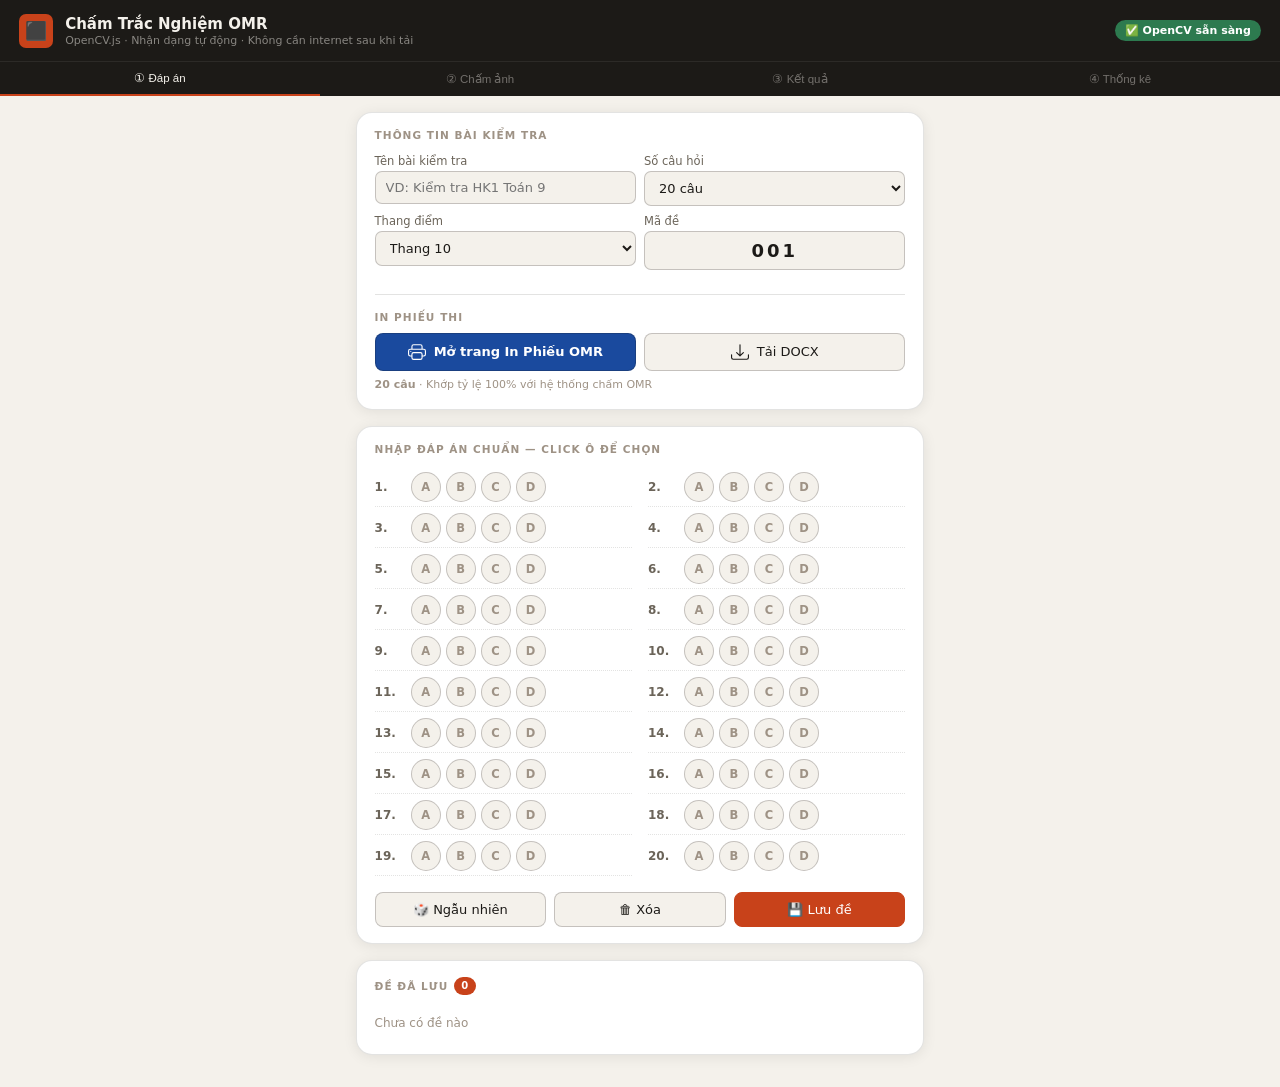
==== commit ae6d7d6c: "Add files via upload" ====
--- a/index.html
+++ b/index.html
@@ -1,403 +1,10 @@
-<!DOCTYPE html>
+﻿<!DOCTYPE html>
 <html lang="vi">
 <head>
 <meta charset="UTF-8">
 <meta name="viewport" content="width=device-width, initial-scale=1.0">
 <title>Chấm Trắc Nghiệm OMR</title>
-<style>
-/* ════════════════════════════════════════════
-   style.css  —  OMR Chấm Trắc Nghiệm
-════════════════════════════════════════════ */
-:root {
-  --bg:       #f4f1eb;
-  --bg2:      #eae6dd;
-  --bg3:      #ffffff;
-  --text:     #1c1a17;
-  --text2:    #6b6459;
-  --text3:    #9e9285;
-  --accent:   #c8421a;
-  --green:    #2d7a4f;
-  --green-bg: #e8f5ee;
-  --red:      #a32d2d;
-  --red-bg:   #faeaea;
-  --amber:    #8a5c0a;
-  --amber-bg: #fdf3dc;
-  --blue:     #1a4a9e;
-  --blue-bg:  #e8f0fb;
-  --border:   rgba(28,26,23,.12);
-  --border2:  rgba(28,26,23,.22);
-  --r:        10px;
-  --rlg:      16px;
-  --sh:       0 2px 14px rgba(0,0,0,.08);
-}
-*, *::before, *::after { box-sizing: border-box; margin: 0; padding: 0; }
-body {
-  font-family: 'Segoe UI', system-ui, sans-serif;
-  background: var(--bg); color: var(--text);
-  min-height: 100vh; font-size: 14px;
-}
-
-/* ── HEADER ── */
-.app-header {
-  background: var(--text); color: #f4f1eb;
-  padding: .85rem 1.2rem;
-  display: flex; align-items: center; gap: 12px;
-  position: sticky; top: 0; z-index: 200;
-}
-.logo {
-  width: 34px; height: 34px; background: var(--accent);
-  border-radius: 7px; display: flex; align-items: center;
-  justify-content: center; font-size: 18px; flex-shrink: 0;
-}
-.app-header h1 { font-size: 15px; font-weight: 600; }
-.app-header p  { font-size: 11px; opacity: .5; margin-top: 1px; }
-.cv-badge {
-  margin-left: auto; padding: 4px 10px; border-radius: 20px;
-  font-size: 11px; font-weight: 600; white-space: nowrap;
-}
-.cv-badge.loading { background: rgba(255,255,255,.12); color: #f4f1eb; }
-.cv-badge.ready   { background: var(--green); color: #fff; }
-.cv-badge.error   { background: var(--red); color: #fff; }
-
-/* ── TABS ── */
-.tabs {
-  display: flex; background: var(--text);
-  border-top: 1px solid rgba(255,255,255,.07);
-  overflow-x: auto;
-}
-.tab {
-  flex: 1; min-width: 70px; padding: 9px 6px;
-  text-align: center; font-size: 11.5px; font-weight: 500;
-  border: none; background: transparent;
-  color: rgba(244,241,235,.4); cursor: pointer;
-  transition: color .15s; white-space: nowrap;
-}
-.tab.active { color: #f4f1eb; border-bottom: 2px solid var(--accent); }
-.tab:hover  { color: rgba(244,241,235,.75); }
-
-/* ── PANE ── */
-.pane { display: none; padding: 1rem; max-width: 600px; margin: 0 auto; }
-.pane.on { display: block; }
-
-/* ── CARD ── */
-.card {
-  background: var(--bg3); border: 1px solid var(--border);
-  border-radius: var(--rlg); padding: 1rem 1.1rem;
-  margin-bottom: 1rem; box-shadow: var(--sh);
-}
-.card-title {
-  font-size: 10.5px; font-weight: 700; letter-spacing: .1em;
-  text-transform: uppercase; color: var(--text3);
-  margin-bottom: .8rem; display: flex; align-items: center; gap: 6px;
-}
-
-/* ── GRID HELPERS ── */
-.row2 { display: grid; grid-template-columns: 1fr 1fr; gap: 8px; }
-.mt1  { margin-top: 1rem; }
-
-/* ── FORM ── */
-.field { margin-bottom: .5rem; }
-.field label {
-  display: block; font-size: 11.5px; color: var(--text2); margin-bottom: 3px;
-}
-.field input, .field select, input[type=text], select {
-  width: 100%; padding: 8px 10px;
-  border: 1px solid var(--border2); border-radius: 7px;
-  font-size: 13px; background: var(--bg); color: var(--text);
-  font-family: inherit;
-}
-.field input:focus, .field select:focus,
-input[type=text]:focus, select:focus {
-  outline: none; border-color: var(--accent);
-  box-shadow: 0 0 0 3px rgba(200,66,26,.1);
-}
-
-/* ── BUTTONS ── */
-.btn {
-  padding: 9px 14px; border-radius: 8px; font-size: 13px;
-  cursor: pointer; transition: all .15s; font-family: inherit;
-  border: 1px solid var(--border2); background: var(--bg); color: var(--text);
-  display: inline-flex; align-items: center; justify-content: center; gap: 5px;
-}
-.btn:hover           { background: var(--bg2); }
-.btn.primary         { background: var(--text); color: var(--bg); border-color: var(--text); }
-.btn.primary:hover   { background: #2d2b27; }
-.btn.accent          { background: var(--accent); color: #fff; border-color: var(--accent); }
-.btn.accent:hover    { background: #b03a16; }
-.btn.success         { background: var(--green); color: #fff; border-color: var(--green); }
-.btn.danger          { color: var(--red); }
-.btn.danger:hover    { background: var(--red-bg); border-color: var(--red); }
-.btn:disabled        { opacity: .35; cursor: not-allowed; }
-.btn-row             { display: flex; gap: 8px; flex-wrap: wrap; }
-.btn-row .btn        { flex: 1; min-width: 80px; }
-
-/* ── BADGE ── */
-.badge {
-  display: inline-block; background: var(--accent); color: #fff;
-  border-radius: 20px; font-size: 10px; padding: 1px 7px;
-  font-weight: 700; line-height: 1.6;
-}
-.badge.green { background: var(--green); }
-
-/* ── MESSAGES ── */
-.msg {
-  padding: 8px 12px; border-radius: 7px; font-size: 12.5px;
-  margin-top: .5rem; line-height: 1.5;
-}
-.msg.info  { background: var(--blue-bg);  color: var(--blue);  border: 1px solid #b5c8f0; }
-.msg.ok    { background: var(--green-bg); color: var(--green); border: 1px solid #9fd8b8; }
-.msg.warn  { background: var(--amber-bg); color: var(--amber); border: 1px solid #f0d080; }
-.msg.err   { background: var(--red-bg);   color: var(--red);   border: 1px solid #f0b0b0; }
-
-/* ── TEXT HELPERS ── */
-.text-muted { color: var(--text3); font-weight: normal; }
-.text-green { color: var(--green); }
-.text-red   { color: var(--red);   }
-.text-amber { color: var(--amber); }
-
-/* ════════════════════════════════════════════
-   KEY GRID (đáp án chuẩn — Tab 1)
-════════════════════════════════════════════ */
-.key-grid {
-  display: grid;
-  grid-template-columns: repeat(2, 1fr);
-  gap: 2px 16px;
-}
-.kg-row {
-  display: flex; align-items: center; gap: 6px;
-  padding: 4px 0; border-bottom: 1px dotted var(--border);
-}
-.kg-row:last-child { border: none; }
-.kg-num {
-  min-width: 30px; font-size: 12px; font-weight: 700;
-  color: var(--text2); font-variant-numeric: tabular-nums;
-}
-.kg-bubbles { display: flex; gap: 5px; }
-.kb {
-  width: 30px; height: 30px; border-radius: 50%;
-  border: 1.5px solid var(--border2);
-  background: var(--bg); cursor: pointer;
-  font-size: 11.5px; font-weight: 700; color: var(--text3);
-  display: flex; align-items: center; justify-content: center;
-  transition: all .1s; user-select: none;
-}
-.kb:hover  { border-color: var(--accent); color: var(--accent); background: #fff8f6; }
-.kb.active { background: var(--text); border-color: var(--text); color: #fff; }
-
-/* ── Saved key card ── */
-.saved-key {
-  display: flex; align-items: center; gap: 10px;
-  padding: 9px 0; border-bottom: 1px solid var(--border);
-}
-.saved-key:last-child { border: none; }
-.sk-info { flex: 1; }
-.sk-name { font-size: 13px; font-weight: 600; }
-.sk-meta { font-size: 11px; color: var(--text3); margin-top: 1px; }
-.sk-code {
-  background: var(--text); color: #f4f1eb; padding: 4px 10px;
-  border-radius: 6px; font-size: 13px; font-weight: 700;
-  letter-spacing: 2px;
-}
-
-/* ════════════════════════════════════════════
-   DROP ZONE
-════════════════════════════════════════════ */
-.dropzone {
-  border: 2px dashed var(--border2); border-radius: var(--r);
-  padding: 1.5rem; text-align: center; cursor: pointer;
-  transition: all .15s;
-}
-.dropzone:hover, .dropzone.over {
-  border-color: var(--accent); background: #fff8f6;
-}
-.dz-icon  { font-size: 36px; margin-bottom: 6px; }
-.dz-main  { font-size: 13px; font-weight: 600; color: var(--text); }
-.dz-sub   { font-size: 11px; color: var(--text3); margin-top: 3px; }
-
-/* ── Camera ── */
-.cam-wrap {
-  margin-top: .75rem; border-radius: var(--r); overflow: hidden;
-  background: #111; position: relative;
-}
-.cam-wrap video { width: 100%; display: block; max-height: 360px; object-fit: cover; }
-
-/* ════════════════════════════════════════════
-   PIPELINE STEPS
-════════════════════════════════════════════ */
-.pipeline-steps { display: flex; gap: 4px; flex-wrap: wrap; margin-bottom: .75rem; }
-.ps {
-  display: flex; align-items: center; gap: 5px;
-  padding: 4px 10px; border-radius: 20px; font-size: 11.5px;
-  border: 1px solid var(--border); background: var(--bg2); color: var(--text3);
-  transition: all .2s;
-}
-.ps.active { background: var(--blue-bg);  color: var(--blue);  border-color: #b5c8f0; }
-.ps.done   { background: var(--green-bg); color: var(--green); border-color: #9fd8b8; }
-.ps.error  { background: var(--red-bg);   color: var(--red);   border-color: #f0b0b0; }
-.ps.warn   { background: var(--amber-bg); color: var(--amber); border-color: #f0d080; }
-
-/* ── Preview images từ pipeline ── */
-.preview-row {
-  display: flex; gap: 8px; overflow-x: auto; padding-bottom: 4px;
-}
-.pv-item { flex-shrink: 0; text-align: center; }
-.pv-item p { font-size: 10px; color: var(--text3); margin-top: 3px; }
-.pv-item canvas, .pv-item img {
-  border-radius: 6px; border: 1px solid var(--border);
-  max-height: 140px; width: auto;
-}
-
-/* ════════════════════════════════════════════
-   SCAN RESULT CARD
-════════════════════════════════════════════ */
-.result-card {
-  background: var(--bg3); border: 1px solid var(--border);
-  border-radius: var(--rlg); padding: 1rem 1.1rem;
-  margin-bottom: 1rem; box-shadow: var(--sh);
-}
-.rc-header {
-  display: flex; align-items: flex-start; gap: 12px; margin-bottom: .75rem;
-}
-.rc-score-box {
-  background: var(--green); color: #fff;
-  border-radius: 10px; padding: 8px 14px; text-align: center; flex-shrink: 0;
-}
-.rc-score-box.warn { background: var(--amber); }
-.rc-score-box.fail { background: var(--red); }
-.rc-score-num  { font-size: 32px; font-weight: 700; line-height: 1; }
-.rc-score-den  { font-size: 14px; opacity: .8; }
-.rc-info h3    { font-size: 14px; font-weight: 600; }
-.rc-meta       { font-size: 11.5px; color: var(--text3); margin-top: 3px; line-height: 1.6; }
-
-/* Bubble grid kết quả */
-.ans-sheet {
-  display: grid;
-  grid-template-columns: repeat(2, 1fr);
-  gap: 2px 14px;
-  margin-top: .5rem;
-}
-.as-row {
-  display: flex; align-items: center; gap: 5px;
-  padding: 3px 0; border-bottom: 1px dotted var(--border);
-}
-.as-row:last-child { border: none; }
-.as-num {
-  min-width: 28px; font-size: 11.5px; font-weight: 700;
-  color: var(--text3); font-variant-numeric: tabular-nums;
-}
-.as-bubbles { display: flex; gap: 4px; }
-.ab {
-  width: 26px; height: 26px; border-radius: 50%;
-  border: 1.5px solid #ccc; background: #fff;
-  font-size: 10.5px; font-weight: 700; color: #999;
-  display: flex; align-items: center; justify-content: center;
-}
-/* HS tô - đúng */
-.ab.filled-correct {
-  background: var(--green); border-color: var(--green); color: #fff;
-}
-/* HS tô - sai */
-.ab.filled-wrong {
-  background: var(--red); border-color: var(--red); color: #fff;
-}
-/* HS không tô nhưng đây là đáp án đúng */
-.ab.key-missed {
-  background: transparent; border-color: var(--green);
-  border-width: 2px; color: var(--green);
-  box-shadow: 0 0 0 2px rgba(45,122,79,.15);
-}
-/* Cờ lỗi */
-.flag-row {
-  display: flex; flex-wrap: wrap; gap: 5px; margin-top: .5rem;
-}
-.flag {
-  font-size: 11px; padding: 2px 8px; border-radius: 20px; font-weight: 600;
-}
-.flag.warn   { background: var(--amber-bg); color: var(--amber); }
-.flag.danger { background: var(--red-bg);   color: var(--red);   }
-
-/* ════════════════════════════════════════════
-   RESULT TABLE (Tab 3)
-════════════════════════════════════════════ */
-.filter-row {
-  display: flex; gap: 8px; margin-bottom: .75rem;
-}
-.filter-row input  { flex: 2; }
-.filter-row select { flex: 1; }
-
-.rtable { width: 100%; border-collapse: collapse; font-size: 12.5px; }
-.rtable th {
-  text-align: left; padding: 7px 8px;
-  border-bottom: 2px solid var(--border2);
-  font-size: 11px; text-transform: uppercase; letter-spacing: .06em;
-  color: var(--text3);
-}
-.rtable td { padding: 7px 8px; border-bottom: 1px solid var(--border); }
-.rtable tr:last-child td { border: none; }
-.rtable tr:hover td { background: var(--bg); }
-.score-chip {
-  display: inline-block; padding: 2px 8px; border-radius: 20px;
-  font-size: 12px; font-weight: 700;
-}
-.score-chip.good { background: var(--green-bg); color: var(--green); }
-.score-chip.mid  { background: var(--amber-bg); color: var(--amber); }
-.score-chip.low  { background: var(--red-bg);   color: var(--red);   }
-
-/* ════════════════════════════════════════════
-   STATS (Tab 4)
-════════════════════════════════════════════ */
-.stat-grid { display: grid; grid-template-columns: repeat(2,1fr); gap: 10px; }
-.stat-box {
-  background: var(--bg); border: 1px solid var(--border);
-  border-radius: 10px; padding: .75rem; text-align: center;
-}
-.stat-box .sv { font-size: 28px; font-weight: 700; color: var(--text); }
-.stat-box .sl { font-size: 11px; color: var(--text3); margin-top: 2px; }
-
-/* Histogram bar per question */
-.q-stat-table { width: 100%; border-collapse: collapse; font-size: 12px; margin-top: .5rem; }
-.q-stat-table th {
-  padding: 5px 8px; text-align: center;
-  border-bottom: 2px solid var(--border2);
-  font-size: 11px; color: var(--text3); text-transform: uppercase;
-}
-.q-stat-table td { padding: 5px 8px; border-bottom: 1px solid var(--border); text-align: center; }
-.q-stat-table tr:last-child td { border: none; }
-.bar-wrap { width: 80px; height: 10px; background: var(--bg2); border-radius: 5px; display: inline-block; }
-.bar-fill  { height: 100%; border-radius: 5px; background: var(--green); transition: width .3s; }
-.bar-fill.low { background: var(--red); }
-.bar-fill.mid { background: var(--amber); }
-
-/* Phổ điểm */
-.score-dist { display: flex; gap: 3px; align-items: flex-end; height: 80px; margin-top: .5rem; }
-.sd-col { flex: 1; display: flex; flex-direction: column; align-items: center; gap: 2px; }
-.sd-bar { width: 100%; background: var(--accent); border-radius: 3px 3px 0 0; min-height: 2px; transition: height .3s; }
-.sd-label { font-size: 9px; color: var(--text3); }
-
-/* ── SCROLLBAR ── */
-::-webkit-scrollbar       { width: 5px; height: 5px; }
-::-webkit-scrollbar-track { background: var(--bg2); }
-::-webkit-scrollbar-thumb { background: var(--border2); border-radius: 3px; }
-
-/* ── PRINT ── */
-@media print {
-  .app-header, .tabs, .btn-row, .btn, .dropzone, .cam-wrap,
-  .filter-row, #pipelineCard { display: none !important; }
-  .pane { display: block !important; padding: 0; }
-}
-
-/* ── Phiếu thi button & section ── */
-.sheet-section {
-  margin-top: 1rem;
-  padding-top: 1rem;
-  border-top: 1px solid var(--border);
-}
-.sheet-section .card-title { margin-bottom: .6rem; }
-.btn.sheet { background: var(--text); color: #f4f1eb; border-color: var(--text); gap: 6px; }
-.btn.sheet:hover { background: #2d2b27; }
-.btn.sheet:disabled { opacity:.35; cursor:not-allowed; }
-.sheet-info { font-size: 11px; color: var(--text3); margin-top: 6px; line-height: 1.5; }
-</style>
+<link rel="stylesheet" href="style.css">
 </head>
 <body>
 
@@ -432,10 +39,7 @@
         <label>Số câu hỏi</label>
         <select id="exam-n" onchange="rebuildKeyGrid()">
           <option value="10">10 câu</option>
-          <option value="15">15 câu</option>
           <option value="20" selected>20 câu</option>
-          <option value="24">24 câu</option>
-          <option value="25">25 câu</option>
           <option value="30">30 câu</option>
           <option value="40">40 câu</option>
         </select>
@@ -451,7 +55,7 @@
       </div>
       <div class="field">
         <label>Mã đề</label>
-        <input id="exam-code" type="text" value="001" maxlength="6"
+        <input id="exam-code" type="text" value="001" maxlength="3"
                style="font-size:18px;font-weight:bold;text-align:center;letter-spacing:3px">
       </div>
     </div>
@@ -460,16 +64,27 @@
     <div class="sheet-section">
       <p class="card-title">In phiếu thi</p>
       <div class="btn-row">
-        <a href="phieu_in.html" target="_blank" class="btn btn-print" style="text-decoration: none; display: flex; align-items: center; justify-content: center; gap: 8px; font-weight: bold; background-color: var(--blue); color: white;">
+        <!-- Nút mở trang in - truyền số câu qua URL param -->
+        <button class="btn btn-print" id="openSheetBtn" onclick="openSheetPage()"
+          style="display: flex; align-items: center; justify-content: center; gap: 8px; font-weight: bold; background-color: var(--blue); color: white;">
           <svg width="18" height="18" fill="currentColor" viewBox="0 0 16 16">
             <path d="M2.5 8a.5.5 0 1 0 0-1 .5.5 0 0 0 0 1z"/>
             <path d="M5 1a2 2 0 0 0-2 2v2H2a2 2 0 0 0-2 2v3a2 2 0 0 0 2 2h1v1a2 2 0 0 0 2 2h6a2 2 0 0 0 2-2v-1h1a2 2 0 0 0 2-2V7a2 2 0 0 0-2-2h-1V3a2 2 0 0 0-2-2H5zM4 3a1 1 0 0 1 1-1h6a1 1 0 0 1 1 1v2H4V3zm1 5a2 2 0 0 0-2 2v1H2a1 1 0 0 1-1-1V7a1 1 0 0 1 1-1h12a1 1 0 0 1 1 1v3a1 1 0 0 1-1 1h-1v-1a2 2 0 0 0-2-2H5zm7 2v3a1 1 0 0 1-1 1H5a1 1 0 0 1-1-1v-3a1 1 0 0 1 1-1h6a1 1 0 0 1 1 1z"/>
           </svg>
           Mở trang In Phiếu OMR
-        </a>
+        </button>
+        <!-- Nút tải DOCX trực tiếp -->
+        <button class="btn btn-print" id="downloadSheetBtn" onclick="downloadSheet()"
+          style="display: flex; align-items: center; justify-content: center; gap: 8px;">
+          <svg width="18" height="18" fill="currentColor" viewBox="0 0 16 16">
+            <path d="M.5 9.9a.5.5 0 0 1 .5.5v2.5a1 1 0 0 0 1 1h12a1 1 0 0 0 1-1v-2.5a.5.5 0 0 1 1 0v2.5a2 2 0 0 1-2 2H2a2 2 0 0 1-2-2v-2.5a.5.5 0 0 1 .5-.5z"/>
+            <path d="M7.646 11.854a.5.5 0 0 0 .708 0l3-3a.5.5 0 0 0-.708-.708L8.5 10.293V1.5a.5.5 0 0 0-1 0v8.793L5.354 8.146a.5.5 0 1 0-.708.708l3 3z"/>
+          </svg>
+          Tải DOCX
+        </button>
       </div>
       <p class="sheet-info" id="sheetInfo">
-        In trực tiếp phiếu <b id="sheetQInfo">20 câu</b> · Khớp tỷ lệ 100% với hệ thống chấm OMR
+        <span id="sheetQInfo">20 câu</span> · Khớp tỷ lệ 100% với hệ thống chấm OMR
       </p>
     </div>
   </div>
@@ -542,6 +157,8 @@
     <p class="card-title">
       Danh sách kết quả
       <span id="resultCount" class="badge">0</span>
+      <button id="delSelectedBtn" class="btn danger" style="float:right;padding:3px 10px;font-size:11px;display:none"
+        onclick="deleteSelectedResults()">🗑 Xóa đã chọn (<span id="selectedCount">0</span>)</button>
     </p>
     <div class="filter-row">
       <input id="filterName" type="text" placeholder="🔍 Tìm tên / SBD..." oninput="renderResults()">
@@ -576,536 +193,10 @@
 <canvas id="procCanvas" style="display:none"></canvas>
 
 <!-- ════ SCRIPTS ════ -->
-<script>
-// JSZip (bundled)
-/*!
-
-JSZip v3.10.1 - A JavaScript class for generating and reading zip files
-<http://stuartk.com/jszip>
-
-(c) 2009-2016 Stuart Knightley <stuart [at] stuartk.com>
-Dual licenced under the MIT license or GPLv3. See https://raw.github.com/Stuk/jszip/main/LICENSE.markdown.
-
-JSZip uses the library pako released under the MIT license :
-https://github.com/nodeca/pako/blob/main/LICENSE
-*/
-
-!function(e){if("object"==typeof exports&&"undefined"!=typeof module)module.exports=e();else if("function"==typeof define&&define.amd)define([],e);else{("undefined"!=typeof window?window:"undefined"!=typeof global?global:"undefined"!=typeof self?self:this).JSZip=e()}}(function(){return function s(a,o,h){function u(r,e){if(!o[r]){if(!a[r]){var t="function"==typeof require&&require;if(!e&&t)return t(r,!0);if(l)return l(r,!0);var n=new Error("Cannot find module '"+r+"'");throw n.code="MODULE_NOT_FOUND",n}var i=o[r]={exports:{}};a[r][0].call(i.exports,function(e){var t=a[r][1][e];return u(t||e)},i,i.exports,s,a,o,h)}return o[r].exports}for(var l="function"==typeof require&&require,e=0;e<h.length;e++)u(h[e]);return u}({1:[function(e,t,r){"use strict";var d=e("./utils"),c=e("./support"),p="ABCDEFGHIJKLMNOPQRSTUVWXYZabcdefghijklmnopqrstuvwxyz0123456789+/=";r.encode=function(e){for(var t,r,n,i,s,a,o,h=[],u=0,l=e.length,f=l,c="string"!==d.getTypeOf(e);u<e.length;)f=l-u,n=c?(t=e[u++],r=u<l?e[u++]:0,u<l?e[u++]:0):(t=e.charCodeAt(u++),r=u<l?e.charCodeAt(u++):0,u<l?e.charCodeAt(u++):0),i=t>>2,s=(3&t)<<4|r>>4,a=1<f?(15&r)<<2|n>>6:64,o=2<f?63&n:64,h.push(p.charAt(i)+p.charAt(s)+p.charAt(a)+p.charAt(o));return h.join("")},r.decode=function(e){var t,r,n,i,s,a,o=0,h=0,u="data:";if(e.substr(0,u.length)===u)throw new Error("Invalid base64 input, it looks like a data url.");var l,f=3*(e=e.replace(/[^A-Za-z0-9+/=]/g,"")).length/4;if(e.charAt(e.length-1)===p.charAt(64)&&f--,e.charAt(e.length-2)===p.charAt(64)&&f--,f%1!=0)throw new Error("Invalid base64 input, bad content length.");for(l=c.uint8array?new Uint8Array(0|f):new Array(0|f);o<e.length;)t=p.indexOf(e.charAt(o++))<<2|(i=p.indexOf(e.charAt(o++)))>>4,r=(15&i)<<4|(s=p.indexOf(e.charAt(o++)))>>2,n=(3&s)<<6|(a=p.indexOf(e.charAt(o++))),l[h++]=t,64!==s&&(l[h++]=r),64!==a&&(l[h++]=n);return l}},{"./support":30,"./utils":32}],2:[function(e,t,r){"use strict";var n=e("./external"),i=e("./stream/DataWorker"),s=e("./stream/Crc32Probe"),a=e("./stream/DataLengthProbe");function o(e,t,r,n,i){this.compressedSize=e,this.uncompressedSize=t,this.crc32=r,this.compression=n,this.compressedContent=i}o.prototype={getContentWorker:function(){var e=new i(n.Promise.resolve(this.compressedContent)).pipe(this.compression.uncompressWorker()).pipe(new a("data_length")),t=this;return e.on("end",function(){if(this.streamInfo.data_length!==t.uncompressedSize)throw new Error("Bug : uncompressed data size mismatch")}),e},getCompressedWorker:function(){return new i(n.Promise.resolve(this.compressedContent)).withStreamInfo("compressedSize",this.compressedSize).withStreamInfo("uncompressedSize",this.uncompressedSize).withStreamInfo("crc32",this.crc32).withStreamInfo("compression",this.compression)}},o.createWorkerFrom=function(e,t,r){return e.pipe(new s).pipe(new a("uncompressedSize")).pipe(t.compressWorker(r)).pipe(new a("compressedSize")).withStreamInfo("compression",t)},t.exports=o},{"./external":6,"./stream/Crc32Probe":25,"./stream/DataLengthProbe":26,"./stream/DataWorker":27}],3:[function(e,t,r){"use strict";var n=e("./stream/GenericWorker");r.STORE={magic:"\0\0",compressWorker:function(){return new n("STORE compression")},uncompressWorker:function(){return new n("STORE decompression")}},r.DEFLATE=e("./flate")},{"./flate":7,"./stream/GenericWorker":28}],4:[function(e,t,r){"use strict";var n=e("./utils");var o=function(){for(var e,t=[],r=0;r<256;r++){e=r;for(var n=0;n<8;n++)e=1&e?3988292384^e>>>1:e>>>1;t[r]=e}return t}();t.exports=function(e,t){return void 0!==e&&e.length?"string"!==n.getTypeOf(e)?function(e,t,r,n){var i=o,s=n+r;e^=-1;for(var a=n;a<s;a++)e=e>>>8^i[255&(e^t[a])];return-1^e}(0|t,e,e.length,0):function(e,t,r,n){var i=o,s=n+r;e^=-1;for(var a=n;a<s;a++)e=e>>>8^i[255&(e^t.charCodeAt(a))];return-1^e}(0|t,e,e.length,0):0}},{"./utils":32}],5:[function(e,t,r){"use strict";r.base64=!1,r.binary=!1,r.dir=!1,r.createFolders=!0,r.date=null,r.compression=null,r.compressionOptions=null,r.comment=null,r.unixPermissions=null,r.dosPermissions=null},{}],6:[function(e,t,r){"use strict";var n=null;n="undefined"!=typeof Promise?Promise:e("lie"),t.exports={Promise:n}},{lie:37}],7:[function(e,t,r){"use strict";var n="undefined"!=typeof Uint8Array&&"undefined"!=typeof Uint16Array&&"undefined"!=typeof Uint32Array,i=e("pako"),s=e("./utils"),a=e("./stream/GenericWorker"),o=n?"uint8array":"array";function h(e,t){a.call(this,"FlateWorker/"+e),this._pako=null,this._pakoAction=e,this._pakoOptions=t,this.meta={}}r.magic="\b\0",s.inherits(h,a),h.prototype.processChunk=function(e){this.meta=e.meta,null===this._pako&&this._createPako(),this._pako.push(s.transformTo(o,e.data),!1)},h.prototype.flush=function(){a.prototype.flush.call(this),null===this._pako&&this._createPako(),this._pako.push([],!0)},h.prototype.cleanUp=function(){a.prototype.cleanUp.call(this),this._pako=null},h.prototype._createPako=function(){this._pako=new i[this._pakoAction]({raw:!0,level:this._pakoOptions.level||-1});var t=this;this._pako.onData=function(e){t.push({data:e,meta:t.meta})}},r.compressWorker=function(e){return new h("Deflate",e)},r.uncompressWorker=function(){return new h("Inflate",{})}},{"./stream/GenericWorker":28,"./utils":32,pako:38}],8:[function(e,t,r){"use strict";function A(e,t){var r,n="";for(r=0;r<t;r++)n+=String.fromCharCode(255&e),e>>>=8;return n}function n(e,t,r,n,i,s){var a,o,h=e.file,u=e.compression,l=s!==O.utf8encode,f=I.transformTo("string",s(h.name)),c=I.transformTo("string",O.utf8encode(h.name)),d=h.comment,p=I.transformTo("string",s(d)),m=I.transformTo("string",O.utf8encode(d)),_=c.length!==h.name.length,g=m.length!==d.length,b="",v="",y="",w=h.dir,k=h.date,x={crc32:0,compressedSize:0,uncompressedSize:0};t&&!r||(x.crc32=e.crc32,x.compressedSize=e.compressedSize,x.uncompressedSize=e.uncompressedSize);var S=0;t&&(S|=8),l||!_&&!g||(S|=2048);var z=0,C=0;w&&(z|=16),"UNIX"===i?(C=798,z|=function(e,t){var r=e;return e||(r=t?16893:33204),(65535&r)<<16}(h.unixPermissions,w)):(C=20,z|=function(e){return 63&(e||0)}(h.dosPermissions)),a=k.getUTCHours(),a<<=6,a|=k.getUTCMinutes(),a<<=5,a|=k.getUTCSeconds()/2,o=k.getUTCFullYear()-1980,o<<=4,o|=k.getUTCMonth()+1,o<<=5,o|=k.getUTCDate(),_&&(v=A(1,1)+A(B(f),4)+c,b+="up"+A(v.length,2)+v),g&&(y=A(1,1)+A(B(p),4)+m,b+="uc"+A(y.length,2)+y);var E="";return E+="\n\0",E+=A(S,2),E+=u.magic,E+=A(a,2),E+=A(o,2),E+=A(x.crc32,4),E+=A(x.compressedSize,4),E+=A(x.uncompressedSize,4),E+=A(f.length,2),E+=A(b.length,2),{fileRecord:R.LOCAL_FILE_HEADER+E+f+b,dirRecord:R.CENTRAL_FILE_HEADER+A(C,2)+E+A(p.length,2)+"\0\0\0\0"+A(z,4)+A(n,4)+f+b+p}}var I=e("../utils"),i=e("../stream/GenericWorker"),O=e("../utf8"),B=e("../crc32"),R=e("../signature");function s(e,t,r,n){i.call(this,"ZipFileWorker"),this.bytesWritten=0,this.zipComment=t,this.zipPlatform=r,this.encodeFileName=n,this.streamFiles=e,this.accumulate=!1,this.contentBuffer=[],this.dirRecords=[],this.currentSourceOffset=0,this.entriesCount=0,this.currentFile=null,this._sources=[]}I.inherits(s,i),s.prototype.push=function(e){var t=e.meta.percent||0,r=this.entriesCount,n=this._sources.length;this.accumulate?this.contentBuffer.push(e):(this.bytesWritten+=e.data.length,i.prototype.push.call(this,{data:e.data,meta:{currentFile:this.currentFile,percent:r?(t+100*(r-n-1))/r:100}}))},s.prototype.openedSource=function(e){this.currentSourceOffset=this.bytesWritten,this.currentFile=e.file.name;var t=this.streamFiles&&!e.file.dir;if(t){var r=n(e,t,!1,this.currentSourceOffset,this.zipPlatform,this.encodeFileName);this.push({data:r.fileRecord,meta:{percent:0}})}else this.accumulate=!0},s.prototype.closedSource=function(e){this.accumulate=!1;var t=this.streamFiles&&!e.file.dir,r=n(e,t,!0,this.currentSourceOffset,this.zipPlatform,this.encodeFileName);if(this.dirRecords.push(r.dirRecord),t)this.push({data:function(e){return R.DATA_DESCRIPTOR+A(e.crc32,4)+A(e.compressedSize,4)+A(e.uncompressedSize,4)}(e),meta:{percent:100}});else for(this.push({data:r.fileRecord,meta:{percent:0}});this.contentBuffer.length;)this.push(this.contentBuffer.shift());this.currentFile=null},s.prototype.flush=function(){for(var e=this.bytesWritten,t=0;t<this.dirRecords.length;t++)this.push({data:this.dirRecords[t],meta:{percent:100}});var r=this.bytesWritten-e,n=function(e,t,r,n,i){var s=I.transformTo("string",i(n));return R.CENTRAL_DIRECTORY_END+"\0\0\0\0"+A(e,2)+A(e,2)+A(t,4)+A(r,4)+A(s.length,2)+s}(this.dirRecords.length,r,e,this.zipComment,this.encodeFileName);this.push({data:n,meta:{percent:100}})},s.prototype.prepareNextSource=function(){this.previous=this._sources.shift(),this.openedSource(this.previous.streamInfo),this.isPaused?this.previous.pause():this.previous.resume()},s.prototype.registerPrevious=function(e){this._sources.push(e);var t=this;return e.on("data",function(e){t.processChunk(e)}),e.on("end",function(){t.closedSource(t.previous.streamInfo),t._sources.length?t.prepareNextSource():t.end()}),e.on("error",function(e){t.error(e)}),this},s.prototype.resume=function(){return!!i.prototype.resume.call(this)&&(!this.previous&&this._sources.length?(this.prepareNextSource(),!0):this.previous||this._sources.length||this.generatedError?void 0:(this.end(),!0))},s.prototype.error=function(e){var t=this._sources;if(!i.prototype.error.call(this,e))return!1;for(var r=0;r<t.length;r++)try{t[r].error(e)}catch(e){}return!0},s.prototype.lock=function(){i.prototype.lock.call(this);for(var e=this._sources,t=0;t<e.length;t++)e[t].lock()},t.exports=s},{"../crc32":4,"../signature":23,"../stream/GenericWorker":28,"../utf8":31,"../utils":32}],9:[function(e,t,r){"use strict";var u=e("../compressions"),n=e("./ZipFileWorker");r.generateWorker=function(e,a,t){var o=new n(a.streamFiles,t,a.platform,a.encodeFileName),h=0;try{e.forEach(function(e,t){h++;var r=function(e,t){var r=e||t,n=u[r];if(!n)throw new Error(r+" is not a valid compression method !");return n}(t.options.compression,a.compression),n=t.options.compressionOptions||a.compressionOptions||{},i=t.dir,s=t.date;t._compressWorker(r,n).withStreamInfo("file",{name:e,dir:i,date:s,comment:t.comment||"",unixPermissions:t.unixPermissions,dosPermissions:t.dosPermissions}).pipe(o)}),o.entriesCount=h}catch(e){o.error(e)}return o}},{"../compressions":3,"./ZipFileWorker":8}],10:[function(e,t,r){"use strict";function n(){if(!(this instanceof n))return new n;if(arguments.length)throw new Error("The constructor with parameters has been removed in JSZip 3.0, please check the upgrade guide.");this.files=Object.create(null),this.comment=null,this.root="",this.clone=function(){var e=new n;for(var t in this)"function"!=typeof this[t]&&(e[t]=this[t]);return e}}(n.prototype=e("./object")).loadAsync=e("./load"),n.support=e("./support"),n.defaults=e("./defaults"),n.version="3.10.1",n.loadAsync=function(e,t){return(new n).loadAsync(e,t)},n.external=e("./external"),t.exports=n},{"./defaults":5,"./external":6,"./load":11,"./object":15,"./support":30}],11:[function(e,t,r){"use strict";var u=e("./utils"),i=e("./external"),n=e("./utf8"),s=e("./zipEntries"),a=e("./stream/Crc32Probe"),l=e("./nodejsUtils");function f(n){return new i.Promise(function(e,t){var r=n.decompressed.getContentWorker().pipe(new a);r.on("error",function(e){t(e)}).on("end",function(){r.streamInfo.crc32!==n.decompressed.crc32?t(new Error("Corrupted zip : CRC32 mismatch")):e()}).resume()})}t.exports=function(e,o){var h=this;return o=u.extend(o||{},{base64:!1,checkCRC32:!1,optimizedBinaryString:!1,createFolders:!1,decodeFileName:n.utf8decode}),l.isNode&&l.isStream(e)?i.Promise.reject(new Error("JSZip can't accept a stream when loading a zip file.")):u.prepareContent("the loaded zip file",e,!0,o.optimizedBinaryString,o.base64).then(function(e){var t=new s(o);return t.load(e),t}).then(function(e){var t=[i.Promise.resolve(e)],r=e.files;if(o.checkCRC32)for(var n=0;n<r.length;n++)t.push(f(r[n]));return i.Promise.all(t)}).then(function(e){for(var t=e.shift(),r=t.files,n=0;n<r.length;n++){var i=r[n],s=i.fileNameStr,a=u.resolve(i.fileNameStr);h.file(a,i.decompressed,{binary:!0,optimizedBinaryString:!0,date:i.date,dir:i.dir,comment:i.fileCommentStr.length?i.fileCommentStr:null,unixPermissions:i.unixPermissions,dosPermissions:i.dosPermissions,createFolders:o.createFolders}),i.dir||(h.file(a).unsafeOriginalName=s)}return t.zipComment.length&&(h.comment=t.zipComment),h})}},{"./external":6,"./nodejsUtils":14,"./stream/Crc32Probe":25,"./utf8":31,"./utils":32,"./zipEntries":33}],12:[function(e,t,r){"use strict";var n=e("../utils"),i=e("../stream/GenericWorker");function s(e,t){i.call(this,"Nodejs stream input adapter for "+e),this._upstreamEnded=!1,this._bindStream(t)}n.inherits(s,i),s.prototype._bindStream=function(e){var t=this;(this._stream=e).pause(),e.on("data",function(e){t.push({data:e,meta:{percent:0}})}).on("error",function(e){t.isPaused?this.generatedError=e:t.error(e)}).on("end",function(){t.isPaused?t._upstreamEnded=!0:t.end()})},s.prototype.pause=function(){return!!i.prototype.pause.call(this)&&(this._stream.pause(),!0)},s.prototype.resume=function(){return!!i.prototype.resume.call(this)&&(this._upstreamEnded?this.end():this._stream.resume(),!0)},t.exports=s},{"../stream/GenericWorker":28,"../utils":32}],13:[function(e,t,r){"use strict";var i=e("readable-stream").Readable;function n(e,t,r){i.call(this,t),this._helper=e;var n=this;e.on("data",function(e,t){n.push(e)||n._helper.pause(),r&&r(t)}).on("error",function(e){n.emit("error",e)}).on("end",function(){n.push(null)})}e("../utils").inherits(n,i),n.prototype._read=function(){this._helper.resume()},t.exports=n},{"../utils":32,"readable-stream":16}],14:[function(e,t,r){"use strict";t.exports={isNode:"undefined"!=typeof Buffer,newBufferFrom:function(e,t){if(Buffer.from&&Buffer.from!==Uint8Array.from)return Buffer.from(e,t);if("number"==typeof e)throw new Error('The "data" argument must not be a number');return new Buffer(e,t)},allocBuffer:function(e){if(Buffer.alloc)return Buffer.alloc(e);var t=new Buffer(e);return t.fill(0),t},isBuffer:function(e){return Buffer.isBuffer(e)},isStream:function(e){return e&&"function"==typeof e.on&&"function"==typeof e.pause&&"function"==typeof e.resume}}},{}],15:[function(e,t,r){"use strict";function s(e,t,r){var n,i=u.getTypeOf(t),s=u.extend(r||{},f);s.date=s.date||new Date,null!==s.compression&&(s.compression=s.compression.toUpperCase()),"string"==typeof s.unixPermissions&&(s.unixPermissions=parseInt(s.unixPermissions,8)),s.unixPermissions&&16384&s.unixPermissions&&(s.dir=!0),s.dosPermissions&&16&s.dosPermissions&&(s.dir=!0),s.dir&&(e=g(e)),s.createFolders&&(n=_(e))&&b.call(this,n,!0);var a="string"===i&&!1===s.binary&&!1===s.base64;r&&void 0!==r.binary||(s.binary=!a),(t instanceof c&&0===t.uncompressedSize||s.dir||!t||0===t.length)&&(s.base64=!1,s.binary=!0,t="",s.compression="STORE",i="string");var o=null;o=t instanceof c||t instanceof l?t:p.isNode&&p.isStream(t)?new m(e,t):u.prepareContent(e,t,s.binary,s.optimizedBinaryString,s.base64);var h=new d(e,o,s);this.files[e]=h}var i=e("./utf8"),u=e("./utils"),l=e("./stream/GenericWorker"),a=e("./stream/StreamHelper"),f=e("./defaults"),c=e("./compressedObject"),d=e("./zipObject"),o=e("./generate"),p=e("./nodejsUtils"),m=e("./nodejs/NodejsStreamInputAdapter"),_=function(e){"/"===e.slice(-1)&&(e=e.substring(0,e.length-1));var t=e.lastIndexOf("/");return 0<t?e.substring(0,t):""},g=function(e){return"/"!==e.slice(-1)&&(e+="/"),e},b=function(e,t){return t=void 0!==t?t:f.createFolders,e=g(e),this.files[e]||s.call(this,e,null,{dir:!0,createFolders:t}),this.files[e]};function h(e){return"[object RegExp]"===Object.prototype.toString.call(e)}var n={load:function(){throw new Error("This method has been removed in JSZip 3.0, please check the upgrade guide.")},forEach:function(e){var t,r,n;for(t in this.files)n=this.files[t],(r=t.slice(this.root.length,t.length))&&t.slice(0,this.root.length)===this.root&&e(r,n)},filter:function(r){var n=[];return this.forEach(function(e,t){r(e,t)&&n.push(t)}),n},file:function(e,t,r){if(1!==arguments.length)return e=this.root+e,s.call(this,e,t,r),this;if(h(e)){var n=e;return this.filter(function(e,t){return!t.dir&&n.test(e)})}var i=this.files[this.root+e];return i&&!i.dir?i:null},folder:function(r){if(!r)return this;if(h(r))return this.filter(function(e,t){return t.dir&&r.test(e)});var e=this.root+r,t=b.call(this,e),n=this.clone();return n.root=t.name,n},remove:function(r){r=this.root+r;var e=this.files[r];if(e||("/"!==r.slice(-1)&&(r+="/"),e=this.files[r]),e&&!e.dir)delete this.files[r];else for(var t=this.filter(function(e,t){return t.name.slice(0,r.length)===r}),n=0;n<t.length;n++)delete this.files[t[n].name];return this},generate:function(){throw new Error("This method has been removed in JSZip 3.0, please check the upgrade guide.")},generateInternalStream:function(e){var t,r={};try{if((r=u.extend(e||{},{streamFiles:!1,compression:"STORE",compressionOptions:null,type:"",platform:"DOS",comment:null,mimeType:"application/zip",encodeFileName:i.utf8encode})).type=r.type.toLowerCase(),r.compression=r.compression.toUpperCase(),"binarystring"===r.type&&(r.type="string"),!r.type)throw new Error("No output type specified.");u.checkSupport(r.type),"darwin"!==r.platform&&"freebsd"!==r.platform&&"linux"!==r.platform&&"sunos"!==r.platform||(r.platform="UNIX"),"win32"===r.platform&&(r.platform="DOS");var n=r.comment||this.comment||"";t=o.generateWorker(this,r,n)}catch(e){(t=new l("error")).error(e)}return new a(t,r.type||"string",r.mimeType)},generateAsync:function(e,t){return this.generateInternalStream(e).accumulate(t)},generateNodeStream:function(e,t){return(e=e||{}).type||(e.type="nodebuffer"),this.generateInternalStream(e).toNodejsStream(t)}};t.exports=n},{"./compressedObject":2,"./defaults":5,"./generate":9,"./nodejs/NodejsStreamInputAdapter":12,"./nodejsUtils":14,"./stream/GenericWorker":28,"./stream/StreamHelper":29,"./utf8":31,"./utils":32,"./zipObject":35}],16:[function(e,t,r){"use strict";t.exports=e("stream")},{stream:void 0}],17:[function(e,t,r){"use strict";var n=e("./DataReader");function i(e){n.call(this,e);for(var t=0;t<this.data.length;t++)e[t]=255&e[t]}e("../utils").inherits(i,n),i.prototype.byteAt=function(e){return this.data[this.zero+e]},i.prototype.lastIndexOfSignature=function(e){for(var t=e.charCodeAt(0),r=e.charCodeAt(1),n=e.charCodeAt(2),i=e.charCodeAt(3),s=this.length-4;0<=s;--s)if(this.data[s]===t&&this.data[s+1]===r&&this.data[s+2]===n&&this.data[s+3]===i)return s-this.zero;return-1},i.prototype.readAndCheckSignature=function(e){var t=e.charCodeAt(0),r=e.charCodeAt(1),n=e.charCodeAt(2),i=e.charCodeAt(3),s=this.readData(4);return t===s[0]&&r===s[1]&&n===s[2]&&i===s[3]},i.prototype.readData=function(e){if(this.checkOffset(e),0===e)return[];var t=this.data.slice(this.zero+this.index,this.zero+this.index+e);return this.index+=e,t},t.exports=i},{"../utils":32,"./DataReader":18}],18:[function(e,t,r){"use strict";var n=e("../utils");function i(e){this.data=e,this.length=e.length,this.index=0,this.zero=0}i.prototype={checkOffset:function(e){this.checkIndex(this.index+e)},checkIndex:function(e){if(this.length<this.zero+e||e<0)throw new Error("End of data reached (data length = "+this.length+", asked index = "+e+"). Corrupted zip ?")},setIndex:function(e){this.checkIndex(e),this.index=e},skip:function(e){this.setIndex(this.index+e)},byteAt:function(){},readInt:function(e){var t,r=0;for(this.checkOffset(e),t=this.index+e-1;t>=this.index;t--)r=(r<<8)+this.byteAt(t);return this.index+=e,r},readString:function(e){return n.transformTo("string",this.readData(e))},readData:function(){},lastIndexOfSignature:function(){},readAndCheckSignature:function(){},readDate:function(){var e=this.readInt(4);return new Date(Date.UTC(1980+(e>>25&127),(e>>21&15)-1,e>>16&31,e>>11&31,e>>5&63,(31&e)<<1))}},t.exports=i},{"../utils":32}],19:[function(e,t,r){"use strict";var n=e("./Uint8ArrayReader");function i(e){n.call(this,e)}e("../utils").inherits(i,n),i.prototype.readData=function(e){this.checkOffset(e);var t=this.data.slice(this.zero+this.index,this.zero+this.index+e);return this.index+=e,t},t.exports=i},{"../utils":32,"./Uint8ArrayReader":21}],20:[function(e,t,r){"use strict";var n=e("./DataReader");function i(e){n.call(this,e)}e("../utils").inherits(i,n),i.prototype.byteAt=function(e){return this.data.charCodeAt(this.zero+e)},i.prototype.lastIndexOfSignature=function(e){return this.data.lastIndexOf(e)-this.zero},i.prototype.readAndCheckSignature=function(e){return e===this.readData(4)},i.prototype.readData=function(e){this.checkOffset(e);var t=this.data.slice(this.zero+this.index,this.zero+this.index+e);return this.index+=e,t},t.exports=i},{"../utils":32,"./DataReader":18}],21:[function(e,t,r){"use strict";var n=e("./ArrayReader");function i(e){n.call(this,e)}e("../utils").inherits(i,n),i.prototype.readData=function(e){if(this.checkOffset(e),0===e)return new Uint8Array(0);var t=this.data.subarray(this.zero+this.index,this.zero+this.index+e);return this.index+=e,t},t.exports=i},{"../utils":32,"./ArrayReader":17}],22:[function(e,t,r){"use strict";var n=e("../utils"),i=e("../support"),s=e("./ArrayReader"),a=e("./StringReader"),o=e("./NodeBufferReader"),h=e("./Uint8ArrayReader");t.exports=function(e){var t=n.getTypeOf(e);return n.checkSupport(t),"string"!==t||i.uint8array?"nodebuffer"===t?new o(e):i.uint8array?new h(n.transformTo("uint8array",e)):new s(n.transformTo("array",e)):new a(e)}},{"../support":30,"../utils":32,"./ArrayReader":17,"./NodeBufferReader":19,"./StringReader":20,"./Uint8ArrayReader":21}],23:[function(e,t,r){"use strict";r.LOCAL_FILE_HEADER="PK",r.CENTRAL_FILE_HEADER="PK",r.CENTRAL_DIRECTORY_END="PK",r.ZIP64_CENTRAL_DIRECTORY_LOCATOR="PK",r.ZIP64_CENTRAL_DIRECTORY_END="PK",r.DATA_DESCRIPTOR="PK\b"},{}],24:[function(e,t,r){"use strict";var n=e("./GenericWorker"),i=e("../utils");function s(e){n.call(this,"ConvertWorker to "+e),this.destType=e}i.inherits(s,n),s.prototype.processChunk=function(e){this.push({data:i.transformTo(this.destType,e.data),meta:e.meta})},t.exports=s},{"../utils":32,"./GenericWorker":28}],25:[function(e,t,r){"use strict";var n=e("./GenericWorker"),i=e("../crc32");function s(){n.call(this,"Crc32Probe"),this.withStreamInfo("crc32",0)}e("../utils").inherits(s,n),s.prototype.processChunk=function(e){this.streamInfo.crc32=i(e.data,this.streamInfo.crc32||0),this.push(e)},t.exports=s},{"../crc32":4,"../utils":32,"./GenericWorker":28}],26:[function(e,t,r){"use strict";var n=e("../utils"),i=e("./GenericWorker");function s(e){i.call(this,"DataLengthProbe for "+e),this.propName=e,this.withStreamInfo(e,0)}n.inherits(s,i),s.prototype.processChunk=function(e){if(e){var t=this.streamInfo[this.propName]||0;this.streamInfo[this.propName]=t+e.data.length}i.prototype.processChunk.call(this,e)},t.exports=s},{"../utils":32,"./GenericWorker":28}],27:[function(e,t,r){"use strict";var n=e("../utils"),i=e("./GenericWorker");function s(e){i.call(this,"DataWorker");var t=this;this.dataIsReady=!1,this.index=0,this.max=0,this.data=null,this.type="",this._tickScheduled=!1,e.then(function(e){t.dataIsReady=!0,t.data=e,t.max=e&&e.length||0,t.type=n.getTypeOf(e),t.isPaused||t._tickAndRepeat()},function(e){t.error(e)})}n.inherits(s,i),s.prototype.cleanUp=function(){i.prototype.cleanUp.call(this),this.data=null},s.prototype.resume=function(){return!!i.prototype.resume.call(this)&&(!this._tickScheduled&&this.dataIsReady&&(this._tickScheduled=!0,n.delay(this._tickAndRepeat,[],this)),!0)},s.prototype._tickAndRepeat=function(){this._tickScheduled=!1,this.isPaused||this.isFinished||(this._tick(),this.isFinished||(n.delay(this._tickAndRepeat,[],this),this._tickScheduled=!0))},s.prototype._tick=function(){if(this.isPaused||this.isFinished)return!1;var e=null,t=Math.min(this.max,this.index+16384);if(this.index>=this.max)return this.end();switch(this.type){case"string":e=this.data.substring(this.index,t);break;case"uint8array":e=this.data.subarray(this.index,t);break;case"array":case"nodebuffer":e=this.data.slice(this.index,t)}return this.index=t,this.push({data:e,meta:{percent:this.max?this.index/this.max*100:0}})},t.exports=s},{"../utils":32,"./GenericWorker":28}],28:[function(e,t,r){"use strict";function n(e){this.name=e||"default",this.streamInfo={},this.generatedError=null,this.extraStreamInfo={},this.isPaused=!0,this.isFinished=!1,this.isLocked=!1,this._listeners={data:[],end:[],error:[]},this.previous=null}n.prototype={push:function(e){this.emit("data",e)},end:function(){if(this.isFinished)return!1;this.flush();try{this.emit("end"),this.cleanUp(),this.isFinished=!0}catch(e){this.emit("error",e)}return!0},error:function(e){return!this.isFinished&&(this.isPaused?this.generatedError=e:(this.isFinished=!0,this.emit("error",e),this.previous&&this.previous.error(e),this.cleanUp()),!0)},on:function(e,t){return this._listeners[e].push(t),this},cleanUp:function(){this.streamInfo=this.generatedError=this.extraStreamInfo=null,this._listeners=[]},emit:function(e,t){if(this._listeners[e])for(var r=0;r<this._listeners[e].length;r++)this._listeners[e][r].call(this,t)},pipe:function(e){return e.registerPrevious(this)},registerPrevious:function(e){if(this.isLocked)throw new Error("The stream '"+this+"' has already been used.");this.streamInfo=e.streamInfo,this.mergeStreamInfo(),this.previous=e;var t=this;return e.on("data",function(e){t.processChunk(e)}),e.on("end",function(){t.end()}),e.on("error",function(e){t.error(e)}),this},pause:function(){return!this.isPaused&&!this.isFinished&&(this.isPaused=!0,this.previous&&this.previous.pause(),!0)},resume:function(){if(!this.isPaused||this.isFinished)return!1;var e=this.isPaused=!1;return this.generatedError&&(this.error(this.generatedError),e=!0),this.previous&&this.previous.resume(),!e},flush:function(){},processChunk:function(e){this.push(e)},withStreamInfo:function(e,t){return this.extraStreamInfo[e]=t,this.mergeStreamInfo(),this},mergeStreamInfo:function(){for(var e in this.extraStreamInfo)Object.prototype.hasOwnProperty.call(this.extraStreamInfo,e)&&(this.streamInfo[e]=this.extraStreamInfo[e])},lock:function(){if(this.isLocked)throw new Error("The stream '"+this+"' has already been used.");this.isLocked=!0,this.previous&&this.previous.lock()},toString:function(){var e="Worker "+this.name;return this.previous?this.previous+" -> "+e:e}},t.exports=n},{}],29:[function(e,t,r){"use strict";var h=e("../utils"),i=e("./ConvertWorker"),s=e("./GenericWorker"),u=e("../base64"),n=e("../support"),a=e("../external"),o=null;if(n.nodestream)try{o=e("../nodejs/NodejsStreamOutputAdapter")}catch(e){}function l(e,o){return new a.Promise(function(t,r){var n=[],i=e._internalType,s=e._outputType,a=e._mimeType;e.on("data",function(e,t){n.push(e),o&&o(t)}).on("error",function(e){n=[],r(e)}).on("end",function(){try{var e=function(e,t,r){switch(e){case"blob":return h.newBlob(h.transformTo("arraybuffer",t),r);case"base64":return u.encode(t);default:return h.transformTo(e,t)}}(s,function(e,t){var r,n=0,i=null,s=0;for(r=0;r<t.length;r++)s+=t[r].length;switch(e){case"string":return t.join("");case"array":return Array.prototype.concat.apply([],t);case"uint8array":for(i=new Uint8Array(s),r=0;r<t.length;r++)i.set(t[r],n),n+=t[r].length;return i;case"nodebuffer":return Buffer.concat(t);default:throw new Error("concat : unsupported type '"+e+"'")}}(i,n),a);t(e)}catch(e){r(e)}n=[]}).resume()})}function f(e,t,r){var n=t;switch(t){case"blob":case"arraybuffer":n="uint8array";break;case"base64":n="string"}try{this._internalType=n,this._outputType=t,this._mimeType=r,h.checkSupport(n),this._worker=e.pipe(new i(n)),e.lock()}catch(e){this._worker=new s("error"),this._worker.error(e)}}f.prototype={accumulate:function(e){return l(this,e)},on:function(e,t){var r=this;return"data"===e?this._worker.on(e,function(e){t.call(r,e.data,e.meta)}):this._worker.on(e,function(){h.delay(t,arguments,r)}),this},resume:function(){return h.delay(this._worker.resume,[],this._worker),this},pause:function(){return this._worker.pause(),this},toNodejsStream:function(e){if(h.checkSupport("nodestream"),"nodebuffer"!==this._outputType)throw new Error(this._outputType+" is not supported by this method");return new o(this,{objectMode:"nodebuffer"!==this._outputType},e)}},t.exports=f},{"../base64":1,"../external":6,"../nodejs/NodejsStreamOutputAdapter":13,"../support":30,"../utils":32,"./ConvertWorker":24,"./GenericWorker":28}],30:[function(e,t,r){"use strict";if(r.base64=!0,r.array=!0,r.string=!0,r.arraybuffer="undefined"!=typeof ArrayBuffer&&"undefined"!=typeof Uint8Array,r.nodebuffer="undefined"!=typeof Buffer,r.uint8array="undefined"!=typeof Uint8Array,"undefined"==typeof ArrayBuffer)r.blob=!1;else{var n=new ArrayBuffer(0);try{r.blob=0===new Blob([n],{type:"application/zip"}).size}catch(e){try{var i=new(self.BlobBuilder||self.WebKitBlobBuilder||self.MozBlobBuilder||self.MSBlobBuilder);i.append(n),r.blob=0===i.getBlob("application/zip").size}catch(e){r.blob=!1}}}try{r.nodestream=!!e("readable-stream").Readable}catch(e){r.nodestream=!1}},{"readable-stream":16}],31:[function(e,t,s){"use strict";for(var o=e("./utils"),h=e("./support"),r=e("./nodejsUtils"),n=e("./stream/GenericWorker"),u=new Array(256),i=0;i<256;i++)u[i]=252<=i?6:248<=i?5:240<=i?4:224<=i?3:192<=i?2:1;u[254]=u[254]=1;function a(){n.call(this,"utf-8 decode"),this.leftOver=null}function l(){n.call(this,"utf-8 encode")}s.utf8encode=function(e){return h.nodebuffer?r.newBufferFrom(e,"utf-8"):function(e){var t,r,n,i,s,a=e.length,o=0;for(i=0;i<a;i++)55296==(64512&(r=e.charCodeAt(i)))&&i+1<a&&56320==(64512&(n=e.charCodeAt(i+1)))&&(r=65536+(r-55296<<10)+(n-56320),i++),o+=r<128?1:r<2048?2:r<65536?3:4;for(t=h.uint8array?new Uint8Array(o):new Array(o),i=s=0;s<o;i++)55296==(64512&(r=e.charCodeAt(i)))&&i+1<a&&56320==(64512&(n=e.charCodeAt(i+1)))&&(r=65536+(r-55296<<10)+(n-56320),i++),r<128?t[s++]=r:(r<2048?t[s++]=192|r>>>6:(r<65536?t[s++]=224|r>>>12:(t[s++]=240|r>>>18,t[s++]=128|r>>>12&63),t[s++]=128|r>>>6&63),t[s++]=128|63&r);return t}(e)},s.utf8decode=function(e){return h.nodebuffer?o.transformTo("nodebuffer",e).toString("utf-8"):function(e){var t,r,n,i,s=e.length,a=new Array(2*s);for(t=r=0;t<s;)if((n=e[t++])<128)a[r++]=n;else if(4<(i=u[n]))a[r++]=65533,t+=i-1;else{for(n&=2===i?31:3===i?15:7;1<i&&t<s;)n=n<<6|63&e[t++],i--;1<i?a[r++]=65533:n<65536?a[r++]=n:(n-=65536,a[r++]=55296|n>>10&1023,a[r++]=56320|1023&n)}return a.length!==r&&(a.subarray?a=a.subarray(0,r):a.length=r),o.applyFromCharCode(a)}(e=o.transformTo(h.uint8array?"uint8array":"array",e))},o.inherits(a,n),a.prototype.processChunk=function(e){var t=o.transformTo(h.uint8array?"uint8array":"array",e.data);if(this.leftOver&&this.leftOver.length){if(h.uint8array){var r=t;(t=new Uint8Array(r.length+this.leftOver.length)).set(this.leftOver,0),t.set(r,this.leftOver.length)}else t=this.leftOver.concat(t);this.leftOver=null}var n=function(e,t){var r;for((t=t||e.length)>e.length&&(t=e.length),r=t-1;0<=r&&128==(192&e[r]);)r--;return r<0?t:0===r?t:r+u[e[r]]>t?r:t}(t),i=t;n!==t.length&&(h.uint8array?(i=t.subarray(0,n),this.leftOver=t.subarray(n,t.length)):(i=t.slice(0,n),this.leftOver=t.slice(n,t.length))),this.push({data:s.utf8decode(i),meta:e.meta})},a.prototype.flush=function(){this.leftOver&&this.leftOver.length&&(this.push({data:s.utf8decode(this.leftOver),meta:{}}),this.leftOver=null)},s.Utf8DecodeWorker=a,o.inherits(l,n),l.prototype.processChunk=function(e){this.push({data:s.utf8encode(e.data),meta:e.meta})},s.Utf8EncodeWorker=l},{"./nodejsUtils":14,"./stream/GenericWorker":28,"./support":30,"./utils":32}],32:[function(e,t,a){"use strict";var o=e("./support"),h=e("./base64"),r=e("./nodejsUtils"),u=e("./external");function n(e){return e}function l(e,t){for(var r=0;r<e.length;++r)t[r]=255&e.charCodeAt(r);return t}e("setimmediate"),a.newBlob=function(t,r){a.checkSupport("blob");try{return new Blob([t],{type:r})}catch(e){try{var n=new(self.BlobBuilder||self.WebKitBlobBuilder||self.MozBlobBuilder||self.MSBlobBuilder);return n.append(t),n.getBlob(r)}catch(e){throw new Error("Bug : can't construct the Blob.")}}};var i={stringifyByChunk:function(e,t,r){var n=[],i=0,s=e.length;if(s<=r)return String.fromCharCode.apply(null,e);for(;i<s;)"array"===t||"nodebuffer"===t?n.push(String.fromCharCode.apply(null,e.slice(i,Math.min(i+r,s)))):n.push(String.fromCharCode.apply(null,e.subarray(i,Math.min(i+r,s)))),i+=r;return n.join("")},stringifyByChar:function(e){for(var t="",r=0;r<e.length;r++)t+=String.fromCharCode(e[r]);return t},applyCanBeUsed:{uint8array:function(){try{return o.uint8array&&1===String.fromCharCode.apply(null,new Uint8Array(1)).length}catch(e){return!1}}(),nodebuffer:function(){try{return o.nodebuffer&&1===String.fromCharCode.apply(null,r.allocBuffer(1)).length}catch(e){return!1}}()}};function s(e){var t=65536,r=a.getTypeOf(e),n=!0;if("uint8array"===r?n=i.applyCanBeUsed.uint8array:"nodebuffer"===r&&(n=i.applyCanBeUsed.nodebuffer),n)for(;1<t;)try{return i.stringifyByChunk(e,r,t)}catch(e){t=Math.floor(t/2)}return i.stringifyByChar(e)}function f(e,t){for(var r=0;r<e.length;r++)t[r]=e[r];return t}a.applyFromCharCode=s;var c={};c.string={string:n,array:function(e){return l(e,new Array(e.length))},arraybuffer:function(e){return c.string.uint8array(e).buffer},uint8array:function(e){return l(e,new Uint8Array(e.length))},nodebuffer:function(e){return l(e,r.allocBuffer(e.length))}},c.array={string:s,array:n,arraybuffer:function(e){return new Uint8Array(e).buffer},uint8array:function(e){return new Uint8Array(e)},nodebuffer:function(e){return r.newBufferFrom(e)}},c.arraybuffer={string:function(e){return s(new Uint8Array(e))},array:function(e){return f(new Uint8Array(e),new Array(e.byteLength))},arraybuffer:n,uint8array:function(e){return new Uint8Array(e)},nodebuffer:function(e){return r.newBufferFrom(new Uint8Array(e))}},c.uint8array={string:s,array:function(e){return f(e,new Array(e.length))},arraybuffer:function(e){return e.buffer},uint8array:n,nodebuffer:function(e){return r.newBufferFrom(e)}},c.nodebuffer={string:s,array:function(e){return f(e,new Array(e.length))},arraybuffer:function(e){return c.nodebuffer.uint8array(e).buffer},uint8array:function(e){return f(e,new Uint8Array(e.length))},nodebuffer:n},a.transformTo=function(e,t){if(t=t||"",!e)return t;a.checkSupport(e);var r=a.getTypeOf(t);return c[r][e](t)},a.resolve=function(e){for(var t=e.split("/"),r=[],n=0;n<t.length;n++){var i=t[n];"."===i||""===i&&0!==n&&n!==t.length-1||(".."===i?r.pop():r.push(i))}return r.join("/")},a.getTypeOf=function(e){return"string"==typeof e?"string":"[object Array]"===Object.prototype.toString.call(e)?"array":o.nodebuffer&&r.isBuffer(e)?"nodebuffer":o.uint8array&&e instanceof Uint8Array?"uint8array":o.arraybuffer&&e instanceof ArrayBuffer?"arraybuffer":void 0},a.checkSupport=function(e){if(!o[e.toLowerCase()])throw new Error(e+" is not supported by this platform")},a.MAX_VALUE_16BITS=65535,a.MAX_VALUE_32BITS=-1,a.pretty=function(e){var t,r,n="";for(r=0;r<(e||"").length;r++)n+="\\x"+((t=e.charCodeAt(r))<16?"0":"")+t.toString(16).toUpperCase();return n},a.delay=function(e,t,r){setImmediate(function(){e.apply(r||null,t||[])})},a.inherits=function(e,t){function r(){}r.prototype=t.prototype,e.prototype=new r},a.extend=function(){var e,t,r={};for(e=0;e<arguments.length;e++)for(t in arguments[e])Object.prototype.hasOwnProperty.call(arguments[e],t)&&void 0===r[t]&&(r[t]=arguments[e][t]);return r},a.prepareContent=function(r,e,n,i,s){return u.Promise.resolve(e).then(function(n){return o.blob&&(n instanceof Blob||-1!==["[object File]","[object Blob]"].indexOf(Object.prototype.toString.call(n)))&&"undefined"!=typeof FileReader?new u.Promise(function(t,r){var e=new FileReader;e.onload=function(e){t(e.target.result)},e.onerror=function(e){r(e.target.error)},e.readAsArrayBuffer(n)}):n}).then(function(e){var t=a.getTypeOf(e);return t?("arraybuffer"===t?e=a.transformTo("uint8array",e):"string"===t&&(s?e=h.decode(e):n&&!0!==i&&(e=function(e){return l(e,o.uint8array?new Uint8Array(e.length):new Array(e.length))}(e))),e):u.Promise.reject(new Error("Can't read the data of '"+r+"'. Is it in a supported JavaScript type (String, Blob, ArrayBuffer, etc) ?"))})}},{"./base64":1,"./external":6,"./nodejsUtils":14,"./support":30,setimmediate:54}],33:[function(e,t,r){"use strict";var n=e("./reader/readerFor"),i=e("./utils"),s=e("./signature"),a=e("./zipEntry"),o=e("./support");function h(e){this.files=[],this.loadOptions=e}h.prototype={checkSignature:function(e){if(!this.reader.readAndCheckSignature(e)){this.reader.index-=4;var t=this.reader.readString(4);throw new Error("Corrupted zip or bug: unexpected signature ("+i.pretty(t)+", expected "+i.pretty(e)+")")}},isSignature:function(e,t){var r=this.reader.index;this.reader.setIndex(e);var n=this.reader.readString(4)===t;return this.reader.setIndex(r),n},readBlockEndOfCentral:function(){this.diskNumber=this.reader.readInt(2),this.diskWithCentralDirStart=this.reader.readInt(2),this.centralDirRecordsOnThisDisk=this.reader.readInt(2),this.centralDirRecords=this.reader.readInt(2),this.centralDirSize=this.reader.readInt(4),this.centralDirOffset=this.reader.readInt(4),this.zipCommentLength=this.reader.readInt(2);var e=this.reader.readData(this.zipCommentLength),t=o.uint8array?"uint8array":"array",r=i.transformTo(t,e);this.zipComment=this.loadOptions.decodeFileName(r)},readBlockZip64EndOfCentral:function(){this.zip64EndOfCentralSize=this.reader.readInt(8),this.reader.skip(4),this.diskNumber=this.reader.readInt(4),this.diskWithCentralDirStart=this.reader.readInt(4),this.centralDirRecordsOnThisDisk=this.reader.readInt(8),this.centralDirRecords=this.reader.readInt(8),this.centralDirSize=this.reader.readInt(8),this.centralDirOffset=this.reader.readInt(8),this.zip64ExtensibleData={};for(var e,t,r,n=this.zip64EndOfCentralSize-44;0<n;)e=this.reader.readInt(2),t=this.reader.readInt(4),r=this.reader.readData(t),this.zip64ExtensibleData[e]={id:e,length:t,value:r}},readBlockZip64EndOfCentralLocator:function(){if(this.diskWithZip64CentralDirStart=this.reader.readInt(4),this.relativeOffsetEndOfZip64CentralDir=this.reader.readInt(8),this.disksCount=this.reader.readInt(4),1<this.disksCount)throw new Error("Multi-volumes zip are not supported")},readLocalFiles:function(){var e,t;for(e=0;e<this.files.length;e++)t=this.files[e],this.reader.setIndex(t.localHeaderOffset),this.checkSignature(s.LOCAL_FILE_HEADER),t.readLocalPart(this.reader),t.handleUTF8(),t.processAttributes()},readCentralDir:function(){var e;for(this.reader.setIndex(this.centralDirOffset);this.reader.readAndCheckSignature(s.CENTRAL_FILE_HEADER);)(e=new a({zip64:this.zip64},this.loadOptions)).readCentralPart(this.reader),this.files.push(e);if(this.centralDirRecords!==this.files.length&&0!==this.centralDirRecords&&0===this.files.length)throw new Error("Corrupted zip or bug: expected "+this.centralDirRecords+" records in central dir, got "+this.files.length)},readEndOfCentral:function(){var e=this.reader.lastIndexOfSignature(s.CENTRAL_DIRECTORY_END);if(e<0)throw!this.isSignature(0,s.LOCAL_FILE_HEADER)?new Error("Can't find end of central directory : is this a zip file ? If it is, see https://stuk.github.io/jszip/documentation/howto/read_zip.html"):new Error("Corrupted zip: can't find end of central directory");this.reader.setIndex(e);var t=e;if(this.checkSignature(s.CENTRAL_DIRECTORY_END),this.readBlockEndOfCentral(),this.diskNumber===i.MAX_VALUE_16BITS||this.diskWithCentralDirStart===i.MAX_VALUE_16BITS||this.centralDirRecordsOnThisDisk===i.MAX_VALUE_16BITS||this.centralDirRecords===i.MAX_VALUE_16BITS||this.centralDirSize===i.MAX_VALUE_32BITS||this.centralDirOffset===i.MAX_VALUE_32BITS){if(this.zip64=!0,(e=this.reader.lastIndexOfSignature(s.ZIP64_CENTRAL_DIRECTORY_LOCATOR))<0)throw new Error("Corrupted zip: can't find the ZIP64 end of central directory locator");if(this.reader.setIndex(e),this.checkSignature(s.ZIP64_CENTRAL_DIRECTORY_LOCATOR),this.readBlockZip64EndOfCentralLocator(),!this.isSignature(this.relativeOffsetEndOfZip64CentralDir,s.ZIP64_CENTRAL_DIRECTORY_END)&&(this.relativeOffsetEndOfZip64CentralDir=this.reader.lastIndexOfSignature(s.ZIP64_CENTRAL_DIRECTORY_END),this.relativeOffsetEndOfZip64CentralDir<0))throw new Error("Corrupted zip: can't find the ZIP64 end of central directory");this.reader.setIndex(this.relativeOffsetEndOfZip64CentralDir),this.checkSignature(s.ZIP64_CENTRAL_DIRECTORY_END),this.readBlockZip64EndOfCentral()}var r=this.centralDirOffset+this.centralDirSize;this.zip64&&(r+=20,r+=12+this.zip64EndOfCentralSize);var n=t-r;if(0<n)this.isSignature(t,s.CENTRAL_FILE_HEADER)||(this.reader.zero=n);else if(n<0)throw new Error("Corrupted zip: missing "+Math.abs(n)+" bytes.")},prepareReader:function(e){this.reader=n(e)},load:function(e){this.prepareReader(e),this.readEndOfCentral(),this.readCentralDir(),this.readLocalFiles()}},t.exports=h},{"./reader/readerFor":22,"./signature":23,"./support":30,"./utils":32,"./zipEntry":34}],34:[function(e,t,r){"use strict";var n=e("./reader/readerFor"),s=e("./utils"),i=e("./compressedObject"),a=e("./crc32"),o=e("./utf8"),h=e("./compressions"),u=e("./support");function l(e,t){this.options=e,this.loadOptions=t}l.prototype={isEncrypted:function(){return 1==(1&this.bitFlag)},useUTF8:function(){return 2048==(2048&this.bitFlag)},readLocalPart:function(e){var t,r;if(e.skip(22),this.fileNameLength=e.readInt(2),r=e.readInt(2),this.fileName=e.readData(this.fileNameLength),e.skip(r),-1===this.compressedSize||-1===this.uncompressedSize)throw new Error("Bug or corrupted zip : didn't get enough information from the central directory (compressedSize === -1 || uncompressedSize === -1)");if(null===(t=function(e){for(var t in h)if(Object.prototype.hasOwnProperty.call(h,t)&&h[t].magic===e)return h[t];return null}(this.compressionMethod)))throw new Error("Corrupted zip : compression "+s.pretty(this.compressionMethod)+" unknown (inner file : "+s.transformTo("string",this.fileName)+")");this.decompressed=new i(this.compressedSize,this.uncompressedSize,this.crc32,t,e.readData(this.compressedSize))},readCentralPart:function(e){this.versionMadeBy=e.readInt(2),e.skip(2),this.bitFlag=e.readInt(2),this.compressionMethod=e.readString(2),this.date=e.readDate(),this.crc32=e.readInt(4),this.compressedSize=e.readInt(4),this.uncompressedSize=e.readInt(4);var t=e.readInt(2);if(this.extraFieldsLength=e.readInt(2),this.fileCommentLength=e.readInt(2),this.diskNumberStart=e.readInt(2),this.internalFileAttributes=e.readInt(2),this.externalFileAttributes=e.readInt(4),this.localHeaderOffset=e.readInt(4),this.isEncrypted())throw new Error("Encrypted zip are not supported");e.skip(t),this.readExtraFields(e),this.parseZIP64ExtraField(e),this.fileComment=e.readData(this.fileCommentLength)},processAttributes:function(){this.unixPermissions=null,this.dosPermissions=null;var e=this.versionMadeBy>>8;this.dir=!!(16&this.externalFileAttributes),0==e&&(this.dosPermissions=63&this.externalFileAttributes),3==e&&(this.unixPermissions=this.externalFileAttributes>>16&65535),this.dir||"/"!==this.fileNameStr.slice(-1)||(this.dir=!0)},parseZIP64ExtraField:function(){if(this.extraFields[1]){var e=n(this.extraFields[1].value);this.uncompressedSize===s.MAX_VALUE_32BITS&&(this.uncompressedSize=e.readInt(8)),this.compressedSize===s.MAX_VALUE_32BITS&&(this.compressedSize=e.readInt(8)),this.localHeaderOffset===s.MAX_VALUE_32BITS&&(this.localHeaderOffset=e.readInt(8)),this.diskNumberStart===s.MAX_VALUE_32BITS&&(this.diskNumberStart=e.readInt(4))}},readExtraFields:function(e){var t,r,n,i=e.index+this.extraFieldsLength;for(this.extraFields||(this.extraFields={});e.index+4<i;)t=e.readInt(2),r=e.readInt(2),n=e.readData(r),this.extraFields[t]={id:t,length:r,value:n};e.setIndex(i)},handleUTF8:function(){var e=u.uint8array?"uint8array":"array";if(this.useUTF8())this.fileNameStr=o.utf8decode(this.fileName),this.fileCommentStr=o.utf8decode(this.fileComment);else{var t=this.findExtraFieldUnicodePath();if(null!==t)this.fileNameStr=t;else{var r=s.transformTo(e,this.fileName);this.fileNameStr=this.loadOptions.decodeFileName(r)}var n=this.findExtraFieldUnicodeComment();if(null!==n)this.fileCommentStr=n;else{var i=s.transformTo(e,this.fileComment);this.fileCommentStr=this.loadOptions.decodeFileName(i)}}},findExtraFieldUnicodePath:function(){var e=this.extraFields[28789];if(e){var t=n(e.value);return 1!==t.readInt(1)?null:a(this.fileName)!==t.readInt(4)?null:o.utf8decode(t.readData(e.length-5))}return null},findExtraFieldUnicodeComment:function(){var e=this.extraFields[25461];if(e){var t=n(e.value);return 1!==t.readInt(1)?null:a(this.fileComment)!==t.readInt(4)?null:o.utf8decode(t.readData(e.length-5))}return null}},t.exports=l},{"./compressedObject":2,"./compressions":3,"./crc32":4,"./reader/readerFor":22,"./support":30,"./utf8":31,"./utils":32}],35:[function(e,t,r){"use strict";function n(e,t,r){this.name=e,this.dir=r.dir,this.date=r.date,this.comment=r.comment,this.unixPermissions=r.unixPermissions,this.dosPermissions=r.dosPermissions,this._data=t,this._dataBinary=r.binary,this.options={compression:r.compression,compressionOptions:r.compressionOptions}}var s=e("./stream/StreamHelper"),i=e("./stream/DataWorker"),a=e("./utf8"),o=e("./compressedObject"),h=e("./stream/GenericWorker");n.prototype={internalStream:function(e){var t=null,r="string";try{if(!e)throw new Error("No output type specified.");var n="string"===(r=e.toLowerCase())||"text"===r;"binarystring"!==r&&"text"!==r||(r="string"),t=this._decompressWorker();var i=!this._dataBinary;i&&!n&&(t=t.pipe(new a.Utf8EncodeWorker)),!i&&n&&(t=t.pipe(new a.Utf8DecodeWorker))}catch(e){(t=new h("error")).error(e)}return new s(t,r,"")},async:function(e,t){return this.internalStream(e).accumulate(t)},nodeStream:function(e,t){return this.internalStream(e||"nodebuffer").toNodejsStream(t)},_compressWorker:function(e,t){if(this._data instanceof o&&this._data.compression.magic===e.magic)return this._data.getCompressedWorker();var r=this._decompressWorker();return this._dataBinary||(r=r.pipe(new a.Utf8EncodeWorker)),o.createWorkerFrom(r,e,t)},_decompressWorker:function(){return this._data instanceof o?this._data.getContentWorker():this._data instanceof h?this._data:new i(this._data)}};for(var u=["asText","asBinary","asNodeBuffer","asUint8Array","asArrayBuffer"],l=function(){throw new Error("This method has been removed in JSZip 3.0, please check the upgrade guide.")},f=0;f<u.length;f++)n.prototype[u[f]]=l;t.exports=n},{"./compressedObject":2,"./stream/DataWorker":27,"./stream/GenericWorker":28,"./stream/StreamHelper":29,"./utf8":31}],36:[function(e,l,t){(function(t){"use strict";var r,n,e=t.MutationObserver||t.WebKitMutationObserver;if(e){var i=0,s=new e(u),a=t.document.createTextNode("");s.observe(a,{characterData:!0}),r=function(){a.data=i=++i%2}}else if(t.setImmediate||void 0===t.MessageChannel)r="document"in t&&"onreadystatechange"in t.document.createElement("script")?function(){var e=t.document.createElement("script");e.onreadystatechange=function(){u(),e.onreadystatechange=null,e.parentNode.removeChild(e),e=null},t.document.documentElement.appendChild(e)}:function(){setTimeout(u,0)};else{var o=new t.MessageChannel;o.port1.onmessage=u,r=function(){o.port2.postMessage(0)}}var h=[];function u(){var e,t;n=!0;for(var r=h.length;r;){for(t=h,h=[],e=-1;++e<r;)t[e]();r=h.length}n=!1}l.exports=function(e){1!==h.push(e)||n||r()}}).call(this,"undefined"!=typeof global?global:"undefined"!=typeof self?self:"undefined"!=typeof window?window:{})},{}],37:[function(e,t,r){"use strict";var i=e("immediate");function u(){}var l={},s=["REJECTED"],a=["FULFILLED"],n=["PENDING"];function o(e){if("function"!=typeof e)throw new TypeError("resolver must be a function");this.state=n,this.queue=[],this.outcome=void 0,e!==u&&d(this,e)}function h(e,t,r){this.promise=e,"function"==typeof t&&(this.onFulfilled=t,this.callFulfilled=this.otherCallFulfilled),"function"==typeof r&&(this.onRejected=r,this.callRejected=this.otherCallRejected)}function f(t,r,n){i(function(){var e;try{e=r(n)}catch(e){return l.reject(t,e)}e===t?l.reject(t,new TypeError("Cannot resolve promise with itself")):l.resolve(t,e)})}function c(e){var t=e&&e.then;if(e&&("object"==typeof e||"function"==typeof e)&&"function"==typeof t)return function(){t.apply(e,arguments)}}function d(t,e){var r=!1;function n(e){r||(r=!0,l.reject(t,e))}function i(e){r||(r=!0,l.resolve(t,e))}var s=p(function(){e(i,n)});"error"===s.status&&n(s.value)}function p(e,t){var r={};try{r.value=e(t),r.status="success"}catch(e){r.status="error",r.value=e}return r}(t.exports=o).prototype.finally=function(t){if("function"!=typeof t)return this;var r=this.constructor;return this.then(function(e){return r.resolve(t()).then(function(){return e})},function(e){return r.resolve(t()).then(function(){throw e})})},o.prototype.catch=function(e){return this.then(null,e)},o.prototype.then=function(e,t){if("function"!=typeof e&&this.state===a||"function"!=typeof t&&this.state===s)return this;var r=new this.constructor(u);this.state!==n?f(r,this.state===a?e:t,this.outcome):this.queue.push(new h(r,e,t));return r},h.prototype.callFulfilled=function(e){l.resolve(this.promise,e)},h.prototype.otherCallFulfilled=function(e){f(this.promise,this.onFulfilled,e)},h.prototype.callRejected=function(e){l.reject(this.promise,e)},h.prototype.otherCallRejected=function(e){f(this.promise,this.onRejected,e)},l.resolve=function(e,t){var r=p(c,t);if("error"===r.status)return l.reject(e,r.value);var n=r.value;if(n)d(e,n);else{e.state=a,e.outcome=t;for(var i=-1,s=e.queue.length;++i<s;)e.queue[i].callFulfilled(t)}return e},l.reject=function(e,t){e.state=s,e.outcome=t;for(var r=-1,n=e.queue.length;++r<n;)e.queue[r].callRejected(t);return e},o.resolve=function(e){if(e instanceof this)return e;return l.resolve(new this(u),e)},o.reject=function(e){var t=new this(u);return l.reject(t,e)},o.all=function(e){var r=this;if("[object Array]"!==Object.prototype.toString.call(e))return this.reject(new TypeError("must be an array"));var n=e.length,i=!1;if(!n)return this.resolve([]);var s=new Array(n),a=0,t=-1,o=new this(u);for(;++t<n;)h(e[t],t);return o;function h(e,t){r.resolve(e).then(function(e){s[t]=e,++a!==n||i||(i=!0,l.resolve(o,s))},function(e){i||(i=!0,l.reject(o,e))})}},o.race=function(e){var t=this;if("[object Array]"!==Object.prototype.toString.call(e))return this.reject(new TypeError("must be an array"));var r=e.length,n=!1;if(!r)return this.resolve([]);var i=-1,s=new this(u);for(;++i<r;)a=e[i],t.resolve(a).then(function(e){n||(n=!0,l.resolve(s,e))},function(e){n||(n=!0,l.reject(s,e))});var a;return s}},{immediate:36}],38:[function(e,t,r){"use strict";var n={};(0,e("./lib/utils/common").assign)(n,e("./lib/deflate"),e("./lib/inflate"),e("./lib/zlib/constants")),t.exports=n},{"./lib/deflate":39,"./lib/inflate":40,"./lib/utils/common":41,"./lib/zlib/constants":44}],39:[function(e,t,r){"use strict";var a=e("./zlib/deflate"),o=e("./utils/common"),h=e("./utils/strings"),i=e("./zlib/messages"),s=e("./zlib/zstream"),u=Object.prototype.toString,l=0,f=-1,c=0,d=8;function p(e){if(!(this instanceof p))return new p(e);this.options=o.assign({level:f,method:d,chunkSize:16384,windowBits:15,memLevel:8,strategy:c,to:""},e||{});var t=this.options;t.raw&&0<t.windowBits?t.windowBits=-t.windowBits:t.gzip&&0<t.windowBits&&t.windowBits<16&&(t.windowBits+=16),this.err=0,this.msg="",this.ended=!1,this.chunks=[],this.strm=new s,this.strm.avail_out=0;var r=a.deflateInit2(this.strm,t.level,t.method,t.windowBits,t.memLevel,t.strategy);if(r!==l)throw new Error(i[r]);if(t.header&&a.deflateSetHeader(this.strm,t.header),t.dictionary){var n;if(n="string"==typeof t.dictionary?h.string2buf(t.dictionary):"[object ArrayBuffer]"===u.call(t.dictionary)?new Uint8Array(t.dictionary):t.dictionary,(r=a.deflateSetDictionary(this.strm,n))!==l)throw new Error(i[r]);this._dict_set=!0}}function n(e,t){var r=new p(t);if(r.push(e,!0),r.err)throw r.msg||i[r.err];return r.result}p.prototype.push=function(e,t){var r,n,i=this.strm,s=this.options.chunkSize;if(this.ended)return!1;n=t===~~t?t:!0===t?4:0,"string"==typeof e?i.input=h.string2buf(e):"[object ArrayBuffer]"===u.call(e)?i.input=new Uint8Array(e):i.input=e,i.next_in=0,i.avail_in=i.input.length;do{if(0===i.avail_out&&(i.output=new o.Buf8(s),i.next_out=0,i.avail_out=s),1!==(r=a.deflate(i,n))&&r!==l)return this.onEnd(r),!(this.ended=!0);0!==i.avail_out&&(0!==i.avail_in||4!==n&&2!==n)||("string"===this.options.to?this.onData(h.buf2binstring(o.shrinkBuf(i.output,i.next_out))):this.onData(o.shrinkBuf(i.output,i.next_out)))}while((0<i.avail_in||0===i.avail_out)&&1!==r);return 4===n?(r=a.deflateEnd(this.strm),this.onEnd(r),this.ended=!0,r===l):2!==n||(this.onEnd(l),!(i.avail_out=0))},p.prototype.onData=function(e){this.chunks.push(e)},p.prototype.onEnd=function(e){e===l&&("string"===this.options.to?this.result=this.chunks.join(""):this.result=o.flattenChunks(this.chunks)),this.chunks=[],this.err=e,this.msg=this.strm.msg},r.Deflate=p,r.deflate=n,r.deflateRaw=function(e,t){return(t=t||{}).raw=!0,n(e,t)},r.gzip=function(e,t){return(t=t||{}).gzip=!0,n(e,t)}},{"./utils/common":41,"./utils/strings":42,"./zlib/deflate":46,"./zlib/messages":51,"./zlib/zstream":53}],40:[function(e,t,r){"use strict";var c=e("./zlib/inflate"),d=e("./utils/common"),p=e("./utils/strings"),m=e("./zlib/constants"),n=e("./zlib/messages"),i=e("./zlib/zstream"),s=e("./zlib/gzheader"),_=Object.prototype.toString;function a(e){if(!(this instanceof a))return new a(e);this.options=d.assign({chunkSize:16384,windowBits:0,to:""},e||{});var t=this.options;t.raw&&0<=t.windowBits&&t.windowBits<16&&(t.windowBits=-t.windowBits,0===t.windowBits&&(t.windowBits=-15)),!(0<=t.windowBits&&t.windowBits<16)||e&&e.windowBits||(t.windowBits+=32),15<t.windowBits&&t.windowBits<48&&0==(15&t.windowBits)&&(t.windowBits|=15),this.err=0,this.msg="",this.ended=!1,this.chunks=[],this.strm=new i,this.strm.avail_out=0;var r=c.inflateInit2(this.strm,t.windowBits);if(r!==m.Z_OK)throw new Error(n[r]);this.header=new s,c.inflateGetHeader(this.strm,this.header)}function o(e,t){var r=new a(t);if(r.push(e,!0),r.err)throw r.msg||n[r.err];return r.result}a.prototype.push=function(e,t){var r,n,i,s,a,o,h=this.strm,u=this.options.chunkSize,l=this.options.dictionary,f=!1;if(this.ended)return!1;n=t===~~t?t:!0===t?m.Z_FINISH:m.Z_NO_FLUSH,"string"==typeof e?h.input=p.binstring2buf(e):"[object ArrayBuffer]"===_.call(e)?h.input=new Uint8Array(e):h.input=e,h.next_in=0,h.avail_in=h.input.length;do{if(0===h.avail_out&&(h.output=new d.Buf8(u),h.next_out=0,h.avail_out=u),(r=c.inflate(h,m.Z_NO_FLUSH))===m.Z_NEED_DICT&&l&&(o="string"==typeof l?p.string2buf(l):"[object ArrayBuffer]"===_.call(l)?new Uint8Array(l):l,r=c.inflateSetDictionary(this.strm,o)),r===m.Z_BUF_ERROR&&!0===f&&(r=m.Z_OK,f=!1),r!==m.Z_STREAM_END&&r!==m.Z_OK)return this.onEnd(r),!(this.ended=!0);h.next_out&&(0!==h.avail_out&&r!==m.Z_STREAM_END&&(0!==h.avail_in||n!==m.Z_FINISH&&n!==m.Z_SYNC_FLUSH)||("string"===this.options.to?(i=p.utf8border(h.output,h.next_out),s=h.next_out-i,a=p.buf2string(h.output,i),h.next_out=s,h.avail_out=u-s,s&&d.arraySet(h.output,h.output,i,s,0),this.onData(a)):this.onData(d.shrinkBuf(h.output,h.next_out)))),0===h.avail_in&&0===h.avail_out&&(f=!0)}while((0<h.avail_in||0===h.avail_out)&&r!==m.Z_STREAM_END);return r===m.Z_STREAM_END&&(n=m.Z_FINISH),n===m.Z_FINISH?(r=c.inflateEnd(this.strm),this.onEnd(r),this.ended=!0,r===m.Z_OK):n!==m.Z_SYNC_FLUSH||(this.onEnd(m.Z_OK),!(h.avail_out=0))},a.prototype.onData=function(e){this.chunks.push(e)},a.prototype.onEnd=function(e){e===m.Z_OK&&("string"===this.options.to?this.result=this.chunks.join(""):this.result=d.flattenChunks(this.chunks)),this.chunks=[],this.err=e,this.msg=this.strm.msg},r.Inflate=a,r.inflate=o,r.inflateRaw=function(e,t){return(t=t||{}).raw=!0,o(e,t)},r.ungzip=o},{"./utils/common":41,"./utils/strings":42,"./zlib/constants":44,"./zlib/gzheader":47,"./zlib/inflate":49,"./zlib/messages":51,"./zlib/zstream":53}],41:[function(e,t,r){"use strict";var n="undefined"!=typeof Uint8Array&&"undefined"!=typeof Uint16Array&&"undefined"!=typeof Int32Array;r.assign=function(e){for(var t=Array.prototype.slice.call(arguments,1);t.length;){var r=t.shift();if(r){if("object"!=typeof r)throw new TypeError(r+"must be non-object");for(var n in r)r.hasOwnProperty(n)&&(e[n]=r[n])}}return e},r.shrinkBuf=function(e,t){return e.length===t?e:e.subarray?e.subarray(0,t):(e.length=t,e)};var i={arraySet:function(e,t,r,n,i){if(t.subarray&&e.subarray)e.set(t.subarray(r,r+n),i);else for(var s=0;s<n;s++)e[i+s]=t[r+s]},flattenChunks:function(e){var t,r,n,i,s,a;for(t=n=0,r=e.length;t<r;t++)n+=e[t].length;for(a=new Uint8Array(n),t=i=0,r=e.length;t<r;t++)s=e[t],a.set(s,i),i+=s.length;return a}},s={arraySet:function(e,t,r,n,i){for(var s=0;s<n;s++)e[i+s]=t[r+s]},flattenChunks:function(e){return[].concat.apply([],e)}};r.setTyped=function(e){e?(r.Buf8=Uint8Array,r.Buf16=Uint16Array,r.Buf32=Int32Array,r.assign(r,i)):(r.Buf8=Array,r.Buf16=Array,r.Buf32=Array,r.assign(r,s))},r.setTyped(n)},{}],42:[function(e,t,r){"use strict";var h=e("./common"),i=!0,s=!0;try{String.fromCharCode.apply(null,[0])}catch(e){i=!1}try{String.fromCharCode.apply(null,new Uint8Array(1))}catch(e){s=!1}for(var u=new h.Buf8(256),n=0;n<256;n++)u[n]=252<=n?6:248<=n?5:240<=n?4:224<=n?3:192<=n?2:1;function l(e,t){if(t<65537&&(e.subarray&&s||!e.subarray&&i))return String.fromCharCode.apply(null,h.shrinkBuf(e,t));for(var r="",n=0;n<t;n++)r+=String.fromCharCode(e[n]);return r}u[254]=u[254]=1,r.string2buf=function(e){var t,r,n,i,s,a=e.length,o=0;for(i=0;i<a;i++)55296==(64512&(r=e.charCodeAt(i)))&&i+1<a&&56320==(64512&(n=e.charCodeAt(i+1)))&&(r=65536+(r-55296<<10)+(n-56320),i++),o+=r<128?1:r<2048?2:r<65536?3:4;for(t=new h.Buf8(o),i=s=0;s<o;i++)55296==(64512&(r=e.charCodeAt(i)))&&i+1<a&&56320==(64512&(n=e.charCodeAt(i+1)))&&(r=65536+(r-55296<<10)+(n-56320),i++),r<128?t[s++]=r:(r<2048?t[s++]=192|r>>>6:(r<65536?t[s++]=224|r>>>12:(t[s++]=240|r>>>18,t[s++]=128|r>>>12&63),t[s++]=128|r>>>6&63),t[s++]=128|63&r);return t},r.buf2binstring=function(e){return l(e,e.length)},r.binstring2buf=function(e){for(var t=new h.Buf8(e.length),r=0,n=t.length;r<n;r++)t[r]=e.charCodeAt(r);return t},r.buf2string=function(e,t){var r,n,i,s,a=t||e.length,o=new Array(2*a);for(r=n=0;r<a;)if((i=e[r++])<128)o[n++]=i;else if(4<(s=u[i]))o[n++]=65533,r+=s-1;else{for(i&=2===s?31:3===s?15:7;1<s&&r<a;)i=i<<6|63&e[r++],s--;1<s?o[n++]=65533:i<65536?o[n++]=i:(i-=65536,o[n++]=55296|i>>10&1023,o[n++]=56320|1023&i)}return l(o,n)},r.utf8border=function(e,t){var r;for((t=t||e.length)>e.length&&(t=e.length),r=t-1;0<=r&&128==(192&e[r]);)r--;return r<0?t:0===r?t:r+u[e[r]]>t?r:t}},{"./common":41}],43:[function(e,t,r){"use strict";t.exports=function(e,t,r,n){for(var i=65535&e|0,s=e>>>16&65535|0,a=0;0!==r;){for(r-=a=2e3<r?2e3:r;s=s+(i=i+t[n++]|0)|0,--a;);i%=65521,s%=65521}return i|s<<16|0}},{}],44:[function(e,t,r){"use strict";t.exports={Z_NO_FLUSH:0,Z_PARTIAL_FLUSH:1,Z_SYNC_FLUSH:2,Z_FULL_FLUSH:3,Z_FINISH:4,Z_BLOCK:5,Z_TREES:6,Z_OK:0,Z_STREAM_END:1,Z_NEED_DICT:2,Z_ERRNO:-1,Z_STREAM_ERROR:-2,Z_DATA_ERROR:-3,Z_BUF_ERROR:-5,Z_NO_COMPRESSION:0,Z_BEST_SPEED:1,Z_BEST_COMPRESSION:9,Z_DEFAULT_COMPRESSION:-1,Z_FILTERED:1,Z_HUFFMAN_ONLY:2,Z_RLE:3,Z_FIXED:4,Z_DEFAULT_STRATEGY:0,Z_BINARY:0,Z_TEXT:1,Z_UNKNOWN:2,Z_DEFLATED:8}},{}],45:[function(e,t,r){"use strict";var o=function(){for(var e,t=[],r=0;r<256;r++){e=r;for(var n=0;n<8;n++)e=1&e?3988292384^e>>>1:e>>>1;t[r]=e}return t}();t.exports=function(e,t,r,n){var i=o,s=n+r;e^=-1;for(var a=n;a<s;a++)e=e>>>8^i[255&(e^t[a])];return-1^e}},{}],46:[function(e,t,r){"use strict";var h,c=e("../utils/common"),u=e("./trees"),d=e("./adler32"),p=e("./crc32"),n=e("./messages"),l=0,f=4,m=0,_=-2,g=-1,b=4,i=2,v=8,y=9,s=286,a=30,o=19,w=2*s+1,k=15,x=3,S=258,z=S+x+1,C=42,E=113,A=1,I=2,O=3,B=4;function R(e,t){return e.msg=n[t],t}function T(e){return(e<<1)-(4<e?9:0)}function D(e){for(var t=e.length;0<=--t;)e[t]=0}function F(e){var t=e.state,r=t.pending;r>e.avail_out&&(r=e.avail_out),0!==r&&(c.arraySet(e.output,t.pending_buf,t.pending_out,r,e.next_out),e.next_out+=r,t.pending_out+=r,e.total_out+=r,e.avail_out-=r,t.pending-=r,0===t.pending&&(t.pending_out=0))}function N(e,t){u._tr_flush_block(e,0<=e.block_start?e.block_start:-1,e.strstart-e.block_start,t),e.block_start=e.strstart,F(e.strm)}function U(e,t){e.pending_buf[e.pending++]=t}function P(e,t){e.pending_buf[e.pending++]=t>>>8&255,e.pending_buf[e.pending++]=255&t}function L(e,t){var r,n,i=e.max_chain_length,s=e.strstart,a=e.prev_length,o=e.nice_match,h=e.strstart>e.w_size-z?e.strstart-(e.w_size-z):0,u=e.window,l=e.w_mask,f=e.prev,c=e.strstart+S,d=u[s+a-1],p=u[s+a];e.prev_length>=e.good_match&&(i>>=2),o>e.lookahead&&(o=e.lookahead);do{if(u[(r=t)+a]===p&&u[r+a-1]===d&&u[r]===u[s]&&u[++r]===u[s+1]){s+=2,r++;do{}while(u[++s]===u[++r]&&u[++s]===u[++r]&&u[++s]===u[++r]&&u[++s]===u[++r]&&u[++s]===u[++r]&&u[++s]===u[++r]&&u[++s]===u[++r]&&u[++s]===u[++r]&&s<c);if(n=S-(c-s),s=c-S,a<n){if(e.match_start=t,o<=(a=n))break;d=u[s+a-1],p=u[s+a]}}}while((t=f[t&l])>h&&0!=--i);return a<=e.lookahead?a:e.lookahead}function j(e){var t,r,n,i,s,a,o,h,u,l,f=e.w_size;do{if(i=e.window_size-e.lookahead-e.strstart,e.strstart>=f+(f-z)){for(c.arraySet(e.window,e.window,f,f,0),e.match_start-=f,e.strstart-=f,e.block_start-=f,t=r=e.hash_size;n=e.head[--t],e.head[t]=f<=n?n-f:0,--r;);for(t=r=f;n=e.prev[--t],e.prev[t]=f<=n?n-f:0,--r;);i+=f}if(0===e.strm.avail_in)break;if(a=e.strm,o=e.window,h=e.strstart+e.lookahead,u=i,l=void 0,l=a.avail_in,u<l&&(l=u),r=0===l?0:(a.avail_in-=l,c.arraySet(o,a.input,a.next_in,l,h),1===a.state.wrap?a.adler=d(a.adler,o,l,h):2===a.state.wrap&&(a.adler=p(a.adler,o,l,h)),a.next_in+=l,a.total_in+=l,l),e.lookahead+=r,e.lookahead+e.insert>=x)for(s=e.strstart-e.insert,e.ins_h=e.window[s],e.ins_h=(e.ins_h<<e.hash_shift^e.window[s+1])&e.hash_mask;e.insert&&(e.ins_h=(e.ins_h<<e.hash_shift^e.window[s+x-1])&e.hash_mask,e.prev[s&e.w_mask]=e.head[e.ins_h],e.head[e.ins_h]=s,s++,e.insert--,!(e.lookahead+e.insert<x)););}while(e.lookahead<z&&0!==e.strm.avail_in)}function Z(e,t){for(var r,n;;){if(e.lookahead<z){if(j(e),e.lookahead<z&&t===l)return A;if(0===e.lookahead)break}if(r=0,e.lookahead>=x&&(e.ins_h=(e.ins_h<<e.hash_shift^e.window[e.strstart+x-1])&e.hash_mask,r=e.prev[e.strstart&e.w_mask]=e.head[e.ins_h],e.head[e.ins_h]=e.strstart),0!==r&&e.strstart-r<=e.w_size-z&&(e.match_length=L(e,r)),e.match_length>=x)if(n=u._tr_tally(e,e.strstart-e.match_start,e.match_length-x),e.lookahead-=e.match_length,e.match_length<=e.max_lazy_match&&e.lookahead>=x){for(e.match_length--;e.strstart++,e.ins_h=(e.ins_h<<e.hash_shift^e.window[e.strstart+x-1])&e.hash_mask,r=e.prev[e.strstart&e.w_mask]=e.head[e.ins_h],e.head[e.ins_h]=e.strstart,0!=--e.match_length;);e.strstart++}else e.strstart+=e.match_length,e.match_length=0,e.ins_h=e.window[e.strstart],e.ins_h=(e.ins_h<<e.hash_shift^e.window[e.strstart+1])&e.hash_mask;else n=u._tr_tally(e,0,e.window[e.strstart]),e.lookahead--,e.strstart++;if(n&&(N(e,!1),0===e.strm.avail_out))return A}return e.insert=e.strstart<x-1?e.strstart:x-1,t===f?(N(e,!0),0===e.strm.avail_out?O:B):e.last_lit&&(N(e,!1),0===e.strm.avail_out)?A:I}function W(e,t){for(var r,n,i;;){if(e.lookahead<z){if(j(e),e.lookahead<z&&t===l)return A;if(0===e.lookahead)break}if(r=0,e.lookahead>=x&&(e.ins_h=(e.ins_h<<e.hash_shift^e.window[e.strstart+x-1])&e.hash_mask,r=e.prev[e.strstart&e.w_mask]=e.head[e.ins_h],e.head[e.ins_h]=e.strstart),e.prev_length=e.match_length,e.prev_match=e.match_start,e.match_length=x-1,0!==r&&e.prev_length<e.max_lazy_match&&e.strstart-r<=e.w_size-z&&(e.match_length=L(e,r),e.match_length<=5&&(1===e.strategy||e.match_length===x&&4096<e.strstart-e.match_start)&&(e.match_length=x-1)),e.prev_length>=x&&e.match_length<=e.prev_length){for(i=e.strstart+e.lookahead-x,n=u._tr_tally(e,e.strstart-1-e.prev_match,e.prev_length-x),e.lookahead-=e.prev_length-1,e.prev_length-=2;++e.strstart<=i&&(e.ins_h=(e.ins_h<<e.hash_shift^e.window[e.strstart+x-1])&e.hash_mask,r=e.prev[e.strstart&e.w_mask]=e.head[e.ins_h],e.head[e.ins_h]=e.strstart),0!=--e.prev_length;);if(e.match_available=0,e.match_length=x-1,e.strstart++,n&&(N(e,!1),0===e.strm.avail_out))return A}else if(e.match_available){if((n=u._tr_tally(e,0,e.window[e.strstart-1]))&&N(e,!1),e.strstart++,e.lookahead--,0===e.strm.avail_out)return A}else e.match_available=1,e.strstart++,e.lookahead--}return e.match_available&&(n=u._tr_tally(e,0,e.window[e.strstart-1]),e.match_available=0),e.insert=e.strstart<x-1?e.strstart:x-1,t===f?(N(e,!0),0===e.strm.avail_out?O:B):e.last_lit&&(N(e,!1),0===e.strm.avail_out)?A:I}function M(e,t,r,n,i){this.good_length=e,this.max_lazy=t,this.nice_length=r,this.max_chain=n,this.func=i}function H(){this.strm=null,this.status=0,this.pending_buf=null,this.pending_buf_size=0,this.pending_out=0,this.pending=0,this.wrap=0,this.gzhead=null,this.gzindex=0,this.method=v,this.last_flush=-1,this.w_size=0,this.w_bits=0,this.w_mask=0,this.window=null,this.window_size=0,this.prev=null,this.head=null,this.ins_h=0,this.hash_size=0,this.hash_bits=0,this.hash_mask=0,this.hash_shift=0,this.block_start=0,this.match_length=0,this.prev_match=0,this.match_available=0,this.strstart=0,this.match_start=0,this.lookahead=0,this.prev_length=0,this.max_chain_length=0,this.max_lazy_match=0,this.level=0,this.strategy=0,this.good_match=0,this.nice_match=0,this.dyn_ltree=new c.Buf16(2*w),this.dyn_dtree=new c.Buf16(2*(2*a+1)),this.bl_tree=new c.Buf16(2*(2*o+1)),D(this.dyn_ltree),D(this.dyn_dtree),D(this.bl_tree),this.l_desc=null,this.d_desc=null,this.bl_desc=null,this.bl_count=new c.Buf16(k+1),this.heap=new c.Buf16(2*s+1),D(this.heap),this.heap_len=0,this.heap_max=0,this.depth=new c.Buf16(2*s+1),D(this.depth),this.l_buf=0,this.lit_bufsize=0,this.last_lit=0,this.d_buf=0,this.opt_len=0,this.static_len=0,this.matches=0,this.insert=0,this.bi_buf=0,this.bi_valid=0}function G(e){var t;return e&&e.state?(e.total_in=e.total_out=0,e.data_type=i,(t=e.state).pending=0,t.pending_out=0,t.wrap<0&&(t.wrap=-t.wrap),t.status=t.wrap?C:E,e.adler=2===t.wrap?0:1,t.last_flush=l,u._tr_init(t),m):R(e,_)}function K(e){var t=G(e);return t===m&&function(e){e.window_size=2*e.w_size,D(e.head),e.max_lazy_match=h[e.level].max_lazy,e.good_match=h[e.level].good_length,e.nice_match=h[e.level].nice_length,e.max_chain_length=h[e.level].max_chain,e.strstart=0,e.block_start=0,e.lookahead=0,e.insert=0,e.match_length=e.prev_length=x-1,e.match_available=0,e.ins_h=0}(e.state),t}function Y(e,t,r,n,i,s){if(!e)return _;var a=1;if(t===g&&(t=6),n<0?(a=0,n=-n):15<n&&(a=2,n-=16),i<1||y<i||r!==v||n<8||15<n||t<0||9<t||s<0||b<s)return R(e,_);8===n&&(n=9);var o=new H;return(e.state=o).strm=e,o.wrap=a,o.gzhead=null,o.w_bits=n,o.w_size=1<<o.w_bits,o.w_mask=o.w_size-1,o.hash_bits=i+7,o.hash_size=1<<o.hash_bits,o.hash_mask=o.hash_size-1,o.hash_shift=~~((o.hash_bits+x-1)/x),o.window=new c.Buf8(2*o.w_size),o.head=new c.Buf16(o.hash_size),o.prev=new c.Buf16(o.w_size),o.lit_bufsize=1<<i+6,o.pending_buf_size=4*o.lit_bufsize,o.pending_buf=new c.Buf8(o.pending_buf_size),o.d_buf=1*o.lit_bufsize,o.l_buf=3*o.lit_bufsize,o.level=t,o.strategy=s,o.method=r,K(e)}h=[new M(0,0,0,0,function(e,t){var r=65535;for(r>e.pending_buf_size-5&&(r=e.pending_buf_size-5);;){if(e.lookahead<=1){if(j(e),0===e.lookahead&&t===l)return A;if(0===e.lookahead)break}e.strstart+=e.lookahead,e.lookahead=0;var n=e.block_start+r;if((0===e.strstart||e.strstart>=n)&&(e.lookahead=e.strstart-n,e.strstart=n,N(e,!1),0===e.strm.avail_out))return A;if(e.strstart-e.block_start>=e.w_size-z&&(N(e,!1),0===e.strm.avail_out))return A}return e.insert=0,t===f?(N(e,!0),0===e.strm.avail_out?O:B):(e.strstart>e.block_start&&(N(e,!1),e.strm.avail_out),A)}),new M(4,4,8,4,Z),new M(4,5,16,8,Z),new M(4,6,32,32,Z),new M(4,4,16,16,W),new M(8,16,32,32,W),new M(8,16,128,128,W),new M(8,32,128,256,W),new M(32,128,258,1024,W),new M(32,258,258,4096,W)],r.deflateInit=function(e,t){return Y(e,t,v,15,8,0)},r.deflateInit2=Y,r.deflateReset=K,r.deflateResetKeep=G,r.deflateSetHeader=function(e,t){return e&&e.state?2!==e.state.wrap?_:(e.state.gzhead=t,m):_},r.deflate=function(e,t){var r,n,i,s;if(!e||!e.state||5<t||t<0)return e?R(e,_):_;if(n=e.state,!e.output||!e.input&&0!==e.avail_in||666===n.status&&t!==f)return R(e,0===e.avail_out?-5:_);if(n.strm=e,r=n.last_flush,n.last_flush=t,n.status===C)if(2===n.wrap)e.adler=0,U(n,31),U(n,139),U(n,8),n.gzhead?(U(n,(n.gzhead.text?1:0)+(n.gzhead.hcrc?2:0)+(n.gzhead.extra?4:0)+(n.gzhead.name?8:0)+(n.gzhead.comment?16:0)),U(n,255&n.gzhead.time),U(n,n.gzhead.time>>8&255),U(n,n.gzhead.time>>16&255),U(n,n.gzhead.time>>24&255),U(n,9===n.level?2:2<=n.strategy||n.level<2?4:0),U(n,255&n.gzhead.os),n.gzhead.extra&&n.gzhead.extra.length&&(U(n,255&n.gzhead.extra.length),U(n,n.gzhead.extra.length>>8&255)),n.gzhead.hcrc&&(e.adler=p(e.adler,n.pending_buf,n.pending,0)),n.gzindex=0,n.status=69):(U(n,0),U(n,0),U(n,0),U(n,0),U(n,0),U(n,9===n.level?2:2<=n.strategy||n.level<2?4:0),U(n,3),n.status=E);else{var a=v+(n.w_bits-8<<4)<<8;a|=(2<=n.strategy||n.level<2?0:n.level<6?1:6===n.level?2:3)<<6,0!==n.strstart&&(a|=32),a+=31-a%31,n.status=E,P(n,a),0!==n.strstart&&(P(n,e.adler>>>16),P(n,65535&e.adler)),e.adler=1}if(69===n.status)if(n.gzhead.extra){for(i=n.pending;n.gzindex<(65535&n.gzhead.extra.length)&&(n.pending!==n.pending_buf_size||(n.gzhead.hcrc&&n.pending>i&&(e.adler=p(e.adler,n.pending_buf,n.pending-i,i)),F(e),i=n.pending,n.pending!==n.pending_buf_size));)U(n,255&n.gzhead.extra[n.gzindex]),n.gzindex++;n.gzhead.hcrc&&n.pending>i&&(e.adler=p(e.adler,n.pending_buf,n.pending-i,i)),n.gzindex===n.gzhead.extra.length&&(n.gzindex=0,n.status=73)}else n.status=73;if(73===n.status)if(n.gzhead.name){i=n.pending;do{if(n.pending===n.pending_buf_size&&(n.gzhead.hcrc&&n.pending>i&&(e.adler=p(e.adler,n.pending_buf,n.pending-i,i)),F(e),i=n.pending,n.pending===n.pending_buf_size)){s=1;break}s=n.gzindex<n.gzhead.name.length?255&n.gzhead.name.charCodeAt(n.gzindex++):0,U(n,s)}while(0!==s);n.gzhead.hcrc&&n.pending>i&&(e.adler=p(e.adler,n.pending_buf,n.pending-i,i)),0===s&&(n.gzindex=0,n.status=91)}else n.status=91;if(91===n.status)if(n.gzhead.comment){i=n.pending;do{if(n.pending===n.pending_buf_size&&(n.gzhead.hcrc&&n.pending>i&&(e.adler=p(e.adler,n.pending_buf,n.pending-i,i)),F(e),i=n.pending,n.pending===n.pending_buf_size)){s=1;break}s=n.gzindex<n.gzhead.comment.length?255&n.gzhead.comment.charCodeAt(n.gzindex++):0,U(n,s)}while(0!==s);n.gzhead.hcrc&&n.pending>i&&(e.adler=p(e.adler,n.pending_buf,n.pending-i,i)),0===s&&(n.status=103)}else n.status=103;if(103===n.status&&(n.gzhead.hcrc?(n.pending+2>n.pending_buf_size&&F(e),n.pending+2<=n.pending_buf_size&&(U(n,255&e.adler),U(n,e.adler>>8&255),e.adler=0,n.status=E)):n.status=E),0!==n.pending){if(F(e),0===e.avail_out)return n.last_flush=-1,m}else if(0===e.avail_in&&T(t)<=T(r)&&t!==f)return R(e,-5);if(666===n.status&&0!==e.avail_in)return R(e,-5);if(0!==e.avail_in||0!==n.lookahead||t!==l&&666!==n.status){var o=2===n.strategy?function(e,t){for(var r;;){if(0===e.lookahead&&(j(e),0===e.lookahead)){if(t===l)return A;break}if(e.match_length=0,r=u._tr_tally(e,0,e.window[e.strstart]),e.lookahead--,e.strstart++,r&&(N(e,!1),0===e.strm.avail_out))return A}return e.insert=0,t===f?(N(e,!0),0===e.strm.avail_out?O:B):e.last_lit&&(N(e,!1),0===e.strm.avail_out)?A:I}(n,t):3===n.strategy?function(e,t){for(var r,n,i,s,a=e.window;;){if(e.lookahead<=S){if(j(e),e.lookahead<=S&&t===l)return A;if(0===e.lookahead)break}if(e.match_length=0,e.lookahead>=x&&0<e.strstart&&(n=a[i=e.strstart-1])===a[++i]&&n===a[++i]&&n===a[++i]){s=e.strstart+S;do{}while(n===a[++i]&&n===a[++i]&&n===a[++i]&&n===a[++i]&&n===a[++i]&&n===a[++i]&&n===a[++i]&&n===a[++i]&&i<s);e.match_length=S-(s-i),e.match_length>e.lookahead&&(e.match_length=e.lookahead)}if(e.match_length>=x?(r=u._tr_tally(e,1,e.match_length-x),e.lookahead-=e.match_length,e.strstart+=e.match_length,e.match_length=0):(r=u._tr_tally(e,0,e.window[e.strstart]),e.lookahead--,e.strstart++),r&&(N(e,!1),0===e.strm.avail_out))return A}return e.insert=0,t===f?(N(e,!0),0===e.strm.avail_out?O:B):e.last_lit&&(N(e,!1),0===e.strm.avail_out)?A:I}(n,t):h[n.level].func(n,t);if(o!==O&&o!==B||(n.status=666),o===A||o===O)return 0===e.avail_out&&(n.last_flush=-1),m;if(o===I&&(1===t?u._tr_align(n):5!==t&&(u._tr_stored_block(n,0,0,!1),3===t&&(D(n.head),0===n.lookahead&&(n.strstart=0,n.block_start=0,n.insert=0))),F(e),0===e.avail_out))return n.last_flush=-1,m}return t!==f?m:n.wrap<=0?1:(2===n.wrap?(U(n,255&e.adler),U(n,e.adler>>8&255),U(n,e.adler>>16&255),U(n,e.adler>>24&255),U(n,255&e.total_in),U(n,e.total_in>>8&255),U(n,e.total_in>>16&255),U(n,e.total_in>>24&255)):(P(n,e.adler>>>16),P(n,65535&e.adler)),F(e),0<n.wrap&&(n.wrap=-n.wrap),0!==n.pending?m:1)},r.deflateEnd=function(e){var t;return e&&e.state?(t=e.state.status)!==C&&69!==t&&73!==t&&91!==t&&103!==t&&t!==E&&666!==t?R(e,_):(e.state=null,t===E?R(e,-3):m):_},r.deflateSetDictionary=function(e,t){var r,n,i,s,a,o,h,u,l=t.length;if(!e||!e.state)return _;if(2===(s=(r=e.state).wrap)||1===s&&r.status!==C||r.lookahead)return _;for(1===s&&(e.adler=d(e.adler,t,l,0)),r.wrap=0,l>=r.w_size&&(0===s&&(D(r.head),r.strstart=0,r.block_start=0,r.insert=0),u=new c.Buf8(r.w_size),c.arraySet(u,t,l-r.w_size,r.w_size,0),t=u,l=r.w_size),a=e.avail_in,o=e.next_in,h=e.input,e.avail_in=l,e.next_in=0,e.input=t,j(r);r.lookahead>=x;){for(n=r.strstart,i=r.lookahead-(x-1);r.ins_h=(r.ins_h<<r.hash_shift^r.window[n+x-1])&r.hash_mask,r.prev[n&r.w_mask]=r.head[r.ins_h],r.head[r.ins_h]=n,n++,--i;);r.strstart=n,r.lookahead=x-1,j(r)}return r.strstart+=r.lookahead,r.block_start=r.strstart,r.insert=r.lookahead,r.lookahead=0,r.match_length=r.prev_length=x-1,r.match_available=0,e.next_in=o,e.input=h,e.avail_in=a,r.wrap=s,m},r.deflateInfo="pako deflate (from Nodeca project)"},{"../utils/common":41,"./adler32":43,"./crc32":45,"./messages":51,"./trees":52}],47:[function(e,t,r){"use strict";t.exports=function(){this.text=0,this.time=0,this.xflags=0,this.os=0,this.extra=null,this.extra_len=0,this.name="",this.comment="",this.hcrc=0,this.done=!1}},{}],48:[function(e,t,r){"use strict";t.exports=function(e,t){var r,n,i,s,a,o,h,u,l,f,c,d,p,m,_,g,b,v,y,w,k,x,S,z,C;r=e.state,n=e.next_in,z=e.input,i=n+(e.avail_in-5),s=e.next_out,C=e.output,a=s-(t-e.avail_out),o=s+(e.avail_out-257),h=r.dmax,u=r.wsize,l=r.whave,f=r.wnext,c=r.window,d=r.hold,p=r.bits,m=r.lencode,_=r.distcode,g=(1<<r.lenbits)-1,b=(1<<r.distbits)-1;e:do{p<15&&(d+=z[n++]<<p,p+=8,d+=z[n++]<<p,p+=8),v=m[d&g];t:for(;;){if(d>>>=y=v>>>24,p-=y,0===(y=v>>>16&255))C[s++]=65535&v;else{if(!(16&y)){if(0==(64&y)){v=m[(65535&v)+(d&(1<<y)-1)];continue t}if(32&y){r.mode=12;break e}e.msg="invalid literal/length code",r.mode=30;break e}w=65535&v,(y&=15)&&(p<y&&(d+=z[n++]<<p,p+=8),w+=d&(1<<y)-1,d>>>=y,p-=y),p<15&&(d+=z[n++]<<p,p+=8,d+=z[n++]<<p,p+=8),v=_[d&b];r:for(;;){if(d>>>=y=v>>>24,p-=y,!(16&(y=v>>>16&255))){if(0==(64&y)){v=_[(65535&v)+(d&(1<<y)-1)];continue r}e.msg="invalid distance code",r.mode=30;break e}if(k=65535&v,p<(y&=15)&&(d+=z[n++]<<p,(p+=8)<y&&(d+=z[n++]<<p,p+=8)),h<(k+=d&(1<<y)-1)){e.msg="invalid distance too far back",r.mode=30;break e}if(d>>>=y,p-=y,(y=s-a)<k){if(l<(y=k-y)&&r.sane){e.msg="invalid distance too far back",r.mode=30;break e}if(S=c,(x=0)===f){if(x+=u-y,y<w){for(w-=y;C[s++]=c[x++],--y;);x=s-k,S=C}}else if(f<y){if(x+=u+f-y,(y-=f)<w){for(w-=y;C[s++]=c[x++],--y;);if(x=0,f<w){for(w-=y=f;C[s++]=c[x++],--y;);x=s-k,S=C}}}else if(x+=f-y,y<w){for(w-=y;C[s++]=c[x++],--y;);x=s-k,S=C}for(;2<w;)C[s++]=S[x++],C[s++]=S[x++],C[s++]=S[x++],w-=3;w&&(C[s++]=S[x++],1<w&&(C[s++]=S[x++]))}else{for(x=s-k;C[s++]=C[x++],C[s++]=C[x++],C[s++]=C[x++],2<(w-=3););w&&(C[s++]=C[x++],1<w&&(C[s++]=C[x++]))}break}}break}}while(n<i&&s<o);n-=w=p>>3,d&=(1<<(p-=w<<3))-1,e.next_in=n,e.next_out=s,e.avail_in=n<i?i-n+5:5-(n-i),e.avail_out=s<o?o-s+257:257-(s-o),r.hold=d,r.bits=p}},{}],49:[function(e,t,r){"use strict";var I=e("../utils/common"),O=e("./adler32"),B=e("./crc32"),R=e("./inffast"),T=e("./inftrees"),D=1,F=2,N=0,U=-2,P=1,n=852,i=592;function L(e){return(e>>>24&255)+(e>>>8&65280)+((65280&e)<<8)+((255&e)<<24)}function s(){this.mode=0,this.last=!1,this.wrap=0,this.havedict=!1,this.flags=0,this.dmax=0,this.check=0,this.total=0,this.head=null,this.wbits=0,this.wsize=0,this.whave=0,this.wnext=0,this.window=null,this.hold=0,this.bits=0,this.length=0,this.offset=0,this.extra=0,this.lencode=null,this.distcode=null,this.lenbits=0,this.distbits=0,this.ncode=0,this.nlen=0,this.ndist=0,this.have=0,this.next=null,this.lens=new I.Buf16(320),this.work=new I.Buf16(288),this.lendyn=null,this.distdyn=null,this.sane=0,this.back=0,this.was=0}function a(e){var t;return e&&e.state?(t=e.state,e.total_in=e.total_out=t.total=0,e.msg="",t.wrap&&(e.adler=1&t.wrap),t.mode=P,t.last=0,t.havedict=0,t.dmax=32768,t.head=null,t.hold=0,t.bits=0,t.lencode=t.lendyn=new I.Buf32(n),t.distcode=t.distdyn=new I.Buf32(i),t.sane=1,t.back=-1,N):U}function o(e){var t;return e&&e.state?((t=e.state).wsize=0,t.whave=0,t.wnext=0,a(e)):U}function h(e,t){var r,n;return e&&e.state?(n=e.state,t<0?(r=0,t=-t):(r=1+(t>>4),t<48&&(t&=15)),t&&(t<8||15<t)?U:(null!==n.window&&n.wbits!==t&&(n.window=null),n.wrap=r,n.wbits=t,o(e))):U}function u(e,t){var r,n;return e?(n=new s,(e.state=n).window=null,(r=h(e,t))!==N&&(e.state=null),r):U}var l,f,c=!0;function j(e){if(c){var t;for(l=new I.Buf32(512),f=new I.Buf32(32),t=0;t<144;)e.lens[t++]=8;for(;t<256;)e.lens[t++]=9;for(;t<280;)e.lens[t++]=7;for(;t<288;)e.lens[t++]=8;for(T(D,e.lens,0,288,l,0,e.work,{bits:9}),t=0;t<32;)e.lens[t++]=5;T(F,e.lens,0,32,f,0,e.work,{bits:5}),c=!1}e.lencode=l,e.lenbits=9,e.distcode=f,e.distbits=5}function Z(e,t,r,n){var i,s=e.state;return null===s.window&&(s.wsize=1<<s.wbits,s.wnext=0,s.whave=0,s.window=new I.Buf8(s.wsize)),n>=s.wsize?(I.arraySet(s.window,t,r-s.wsize,s.wsize,0),s.wnext=0,s.whave=s.wsize):(n<(i=s.wsize-s.wnext)&&(i=n),I.arraySet(s.window,t,r-n,i,s.wnext),(n-=i)?(I.arraySet(s.window,t,r-n,n,0),s.wnext=n,s.whave=s.wsize):(s.wnext+=i,s.wnext===s.wsize&&(s.wnext=0),s.whave<s.wsize&&(s.whave+=i))),0}r.inflateReset=o,r.inflateReset2=h,r.inflateResetKeep=a,r.inflateInit=function(e){return u(e,15)},r.inflateInit2=u,r.inflate=function(e,t){var r,n,i,s,a,o,h,u,l,f,c,d,p,m,_,g,b,v,y,w,k,x,S,z,C=0,E=new I.Buf8(4),A=[16,17,18,0,8,7,9,6,10,5,11,4,12,3,13,2,14,1,15];if(!e||!e.state||!e.output||!e.input&&0!==e.avail_in)return U;12===(r=e.state).mode&&(r.mode=13),a=e.next_out,i=e.output,h=e.avail_out,s=e.next_in,n=e.input,o=e.avail_in,u=r.hold,l=r.bits,f=o,c=h,x=N;e:for(;;)switch(r.mode){case P:if(0===r.wrap){r.mode=13;break}for(;l<16;){if(0===o)break e;o--,u+=n[s++]<<l,l+=8}if(2&r.wrap&&35615===u){E[r.check=0]=255&u,E[1]=u>>>8&255,r.check=B(r.check,E,2,0),l=u=0,r.mode=2;break}if(r.flags=0,r.head&&(r.head.done=!1),!(1&r.wrap)||(((255&u)<<8)+(u>>8))%31){e.msg="incorrect header check",r.mode=30;break}if(8!=(15&u)){e.msg="unknown compression method",r.mode=30;break}if(l-=4,k=8+(15&(u>>>=4)),0===r.wbits)r.wbits=k;else if(k>r.wbits){e.msg="invalid window size",r.mode=30;break}r.dmax=1<<k,e.adler=r.check=1,r.mode=512&u?10:12,l=u=0;break;case 2:for(;l<16;){if(0===o)break e;o--,u+=n[s++]<<l,l+=8}if(r.flags=u,8!=(255&r.flags)){e.msg="unknown compression method",r.mode=30;break}if(57344&r.flags){e.msg="unknown header flags set",r.mode=30;break}r.head&&(r.head.text=u>>8&1),512&r.flags&&(E[0]=255&u,E[1]=u>>>8&255,r.check=B(r.check,E,2,0)),l=u=0,r.mode=3;case 3:for(;l<32;){if(0===o)break e;o--,u+=n[s++]<<l,l+=8}r.head&&(r.head.time=u),512&r.flags&&(E[0]=255&u,E[1]=u>>>8&255,E[2]=u>>>16&255,E[3]=u>>>24&255,r.check=B(r.check,E,4,0)),l=u=0,r.mode=4;case 4:for(;l<16;){if(0===o)break e;o--,u+=n[s++]<<l,l+=8}r.head&&(r.head.xflags=255&u,r.head.os=u>>8),512&r.flags&&(E[0]=255&u,E[1]=u>>>8&255,r.check=B(r.check,E,2,0)),l=u=0,r.mode=5;case 5:if(1024&r.flags){for(;l<16;){if(0===o)break e;o--,u+=n[s++]<<l,l+=8}r.length=u,r.head&&(r.head.extra_len=u),512&r.flags&&(E[0]=255&u,E[1]=u>>>8&255,r.check=B(r.check,E,2,0)),l=u=0}else r.head&&(r.head.extra=null);r.mode=6;case 6:if(1024&r.flags&&(o<(d=r.length)&&(d=o),d&&(r.head&&(k=r.head.extra_len-r.length,r.head.extra||(r.head.extra=new Array(r.head.extra_len)),I.arraySet(r.head.extra,n,s,d,k)),512&r.flags&&(r.check=B(r.check,n,d,s)),o-=d,s+=d,r.length-=d),r.length))break e;r.length=0,r.mode=7;case 7:if(2048&r.flags){if(0===o)break e;for(d=0;k=n[s+d++],r.head&&k&&r.length<65536&&(r.head.name+=String.fromCharCode(k)),k&&d<o;);if(512&r.flags&&(r.check=B(r.check,n,d,s)),o-=d,s+=d,k)break e}else r.head&&(r.head.name=null);r.length=0,r.mode=8;case 8:if(4096&r.flags){if(0===o)break e;for(d=0;k=n[s+d++],r.head&&k&&r.length<65536&&(r.head.comment+=String.fromCharCode(k)),k&&d<o;);if(512&r.flags&&(r.check=B(r.check,n,d,s)),o-=d,s+=d,k)break e}else r.head&&(r.head.comment=null);r.mode=9;case 9:if(512&r.flags){for(;l<16;){if(0===o)break e;o--,u+=n[s++]<<l,l+=8}if(u!==(65535&r.check)){e.msg="header crc mismatch",r.mode=30;break}l=u=0}r.head&&(r.head.hcrc=r.flags>>9&1,r.head.done=!0),e.adler=r.check=0,r.mode=12;break;case 10:for(;l<32;){if(0===o)break e;o--,u+=n[s++]<<l,l+=8}e.adler=r.check=L(u),l=u=0,r.mode=11;case 11:if(0===r.havedict)return e.next_out=a,e.avail_out=h,e.next_in=s,e.avail_in=o,r.hold=u,r.bits=l,2;e.adler=r.check=1,r.mode=12;case 12:if(5===t||6===t)break e;case 13:if(r.last){u>>>=7&l,l-=7&l,r.mode=27;break}for(;l<3;){if(0===o)break e;o--,u+=n[s++]<<l,l+=8}switch(r.last=1&u,l-=1,3&(u>>>=1)){case 0:r.mode=14;break;case 1:if(j(r),r.mode=20,6!==t)break;u>>>=2,l-=2;break e;case 2:r.mode=17;break;case 3:e.msg="invalid block type",r.mode=30}u>>>=2,l-=2;break;case 14:for(u>>>=7&l,l-=7&l;l<32;){if(0===o)break e;o--,u+=n[s++]<<l,l+=8}if((65535&u)!=(u>>>16^65535)){e.msg="invalid stored block lengths",r.mode=30;break}if(r.length=65535&u,l=u=0,r.mode=15,6===t)break e;case 15:r.mode=16;case 16:if(d=r.length){if(o<d&&(d=o),h<d&&(d=h),0===d)break e;I.arraySet(i,n,s,d,a),o-=d,s+=d,h-=d,a+=d,r.length-=d;break}r.mode=12;break;case 17:for(;l<14;){if(0===o)break e;o--,u+=n[s++]<<l,l+=8}if(r.nlen=257+(31&u),u>>>=5,l-=5,r.ndist=1+(31&u),u>>>=5,l-=5,r.ncode=4+(15&u),u>>>=4,l-=4,286<r.nlen||30<r.ndist){e.msg="too many length or distance symbols",r.mode=30;break}r.have=0,r.mode=18;case 18:for(;r.have<r.ncode;){for(;l<3;){if(0===o)break e;o--,u+=n[s++]<<l,l+=8}r.lens[A[r.have++]]=7&u,u>>>=3,l-=3}for(;r.have<19;)r.lens[A[r.have++]]=0;if(r.lencode=r.lendyn,r.lenbits=7,S={bits:r.lenbits},x=T(0,r.lens,0,19,r.lencode,0,r.work,S),r.lenbits=S.bits,x){e.msg="invalid code lengths set",r.mode=30;break}r.have=0,r.mode=19;case 19:for(;r.have<r.nlen+r.ndist;){for(;g=(C=r.lencode[u&(1<<r.lenbits)-1])>>>16&255,b=65535&C,!((_=C>>>24)<=l);){if(0===o)break e;o--,u+=n[s++]<<l,l+=8}if(b<16)u>>>=_,l-=_,r.lens[r.have++]=b;else{if(16===b){for(z=_+2;l<z;){if(0===o)break e;o--,u+=n[s++]<<l,l+=8}if(u>>>=_,l-=_,0===r.have){e.msg="invalid bit length repeat",r.mode=30;break}k=r.lens[r.have-1],d=3+(3&u),u>>>=2,l-=2}else if(17===b){for(z=_+3;l<z;){if(0===o)break e;o--,u+=n[s++]<<l,l+=8}l-=_,k=0,d=3+(7&(u>>>=_)),u>>>=3,l-=3}else{for(z=_+7;l<z;){if(0===o)break e;o--,u+=n[s++]<<l,l+=8}l-=_,k=0,d=11+(127&(u>>>=_)),u>>>=7,l-=7}if(r.have+d>r.nlen+r.ndist){e.msg="invalid bit length repeat",r.mode=30;break}for(;d--;)r.lens[r.have++]=k}}if(30===r.mode)break;if(0===r.lens[256]){e.msg="invalid code -- missing end-of-block",r.mode=30;break}if(r.lenbits=9,S={bits:r.lenbits},x=T(D,r.lens,0,r.nlen,r.lencode,0,r.work,S),r.lenbits=S.bits,x){e.msg="invalid literal/lengths set",r.mode=30;break}if(r.distbits=6,r.distcode=r.distdyn,S={bits:r.distbits},x=T(F,r.lens,r.nlen,r.ndist,r.distcode,0,r.work,S),r.distbits=S.bits,x){e.msg="invalid distances set",r.mode=30;break}if(r.mode=20,6===t)break e;case 20:r.mode=21;case 21:if(6<=o&&258<=h){e.next_out=a,e.avail_out=h,e.next_in=s,e.avail_in=o,r.hold=u,r.bits=l,R(e,c),a=e.next_out,i=e.output,h=e.avail_out,s=e.next_in,n=e.input,o=e.avail_in,u=r.hold,l=r.bits,12===r.mode&&(r.back=-1);break}for(r.back=0;g=(C=r.lencode[u&(1<<r.lenbits)-1])>>>16&255,b=65535&C,!((_=C>>>24)<=l);){if(0===o)break e;o--,u+=n[s++]<<l,l+=8}if(g&&0==(240&g)){for(v=_,y=g,w=b;g=(C=r.lencode[w+((u&(1<<v+y)-1)>>v)])>>>16&255,b=65535&C,!(v+(_=C>>>24)<=l);){if(0===o)break e;o--,u+=n[s++]<<l,l+=8}u>>>=v,l-=v,r.back+=v}if(u>>>=_,l-=_,r.back+=_,r.length=b,0===g){r.mode=26;break}if(32&g){r.back=-1,r.mode=12;break}if(64&g){e.msg="invalid literal/length code",r.mode=30;break}r.extra=15&g,r.mode=22;case 22:if(r.extra){for(z=r.extra;l<z;){if(0===o)break e;o--,u+=n[s++]<<l,l+=8}r.length+=u&(1<<r.extra)-1,u>>>=r.extra,l-=r.extra,r.back+=r.extra}r.was=r.length,r.mode=23;case 23:for(;g=(C=r.distcode[u&(1<<r.distbits)-1])>>>16&255,b=65535&C,!((_=C>>>24)<=l);){if(0===o)break e;o--,u+=n[s++]<<l,l+=8}if(0==(240&g)){for(v=_,y=g,w=b;g=(C=r.distcode[w+((u&(1<<v+y)-1)>>v)])>>>16&255,b=65535&C,!(v+(_=C>>>24)<=l);){if(0===o)break e;o--,u+=n[s++]<<l,l+=8}u>>>=v,l-=v,r.back+=v}if(u>>>=_,l-=_,r.back+=_,64&g){e.msg="invalid distance code",r.mode=30;break}r.offset=b,r.extra=15&g,r.mode=24;case 24:if(r.extra){for(z=r.extra;l<z;){if(0===o)break e;o--,u+=n[s++]<<l,l+=8}r.offset+=u&(1<<r.extra)-1,u>>>=r.extra,l-=r.extra,r.back+=r.extra}if(r.offset>r.dmax){e.msg="invalid distance too far back",r.mode=30;break}r.mode=25;case 25:if(0===h)break e;if(d=c-h,r.offset>d){if((d=r.offset-d)>r.whave&&r.sane){e.msg="invalid distance too far back",r.mode=30;break}p=d>r.wnext?(d-=r.wnext,r.wsize-d):r.wnext-d,d>r.length&&(d=r.length),m=r.window}else m=i,p=a-r.offset,d=r.length;for(h<d&&(d=h),h-=d,r.length-=d;i[a++]=m[p++],--d;);0===r.length&&(r.mode=21);break;case 26:if(0===h)break e;i[a++]=r.length,h--,r.mode=21;break;case 27:if(r.wrap){for(;l<32;){if(0===o)break e;o--,u|=n[s++]<<l,l+=8}if(c-=h,e.total_out+=c,r.total+=c,c&&(e.adler=r.check=r.flags?B(r.check,i,c,a-c):O(r.check,i,c,a-c)),c=h,(r.flags?u:L(u))!==r.check){e.msg="incorrect data check",r.mode=30;break}l=u=0}r.mode=28;case 28:if(r.wrap&&r.flags){for(;l<32;){if(0===o)break e;o--,u+=n[s++]<<l,l+=8}if(u!==(4294967295&r.total)){e.msg="incorrect length check",r.mode=30;break}l=u=0}r.mode=29;case 29:x=1;break e;case 30:x=-3;break e;case 31:return-4;case 32:default:return U}return e.next_out=a,e.avail_out=h,e.next_in=s,e.avail_in=o,r.hold=u,r.bits=l,(r.wsize||c!==e.avail_out&&r.mode<30&&(r.mode<27||4!==t))&&Z(e,e.output,e.next_out,c-e.avail_out)?(r.mode=31,-4):(f-=e.avail_in,c-=e.avail_out,e.total_in+=f,e.total_out+=c,r.total+=c,r.wrap&&c&&(e.adler=r.check=r.flags?B(r.check,i,c,e.next_out-c):O(r.check,i,c,e.next_out-c)),e.data_type=r.bits+(r.last?64:0)+(12===r.mode?128:0)+(20===r.mode||15===r.mode?256:0),(0==f&&0===c||4===t)&&x===N&&(x=-5),x)},r.inflateEnd=function(e){if(!e||!e.state)return U;var t=e.state;return t.window&&(t.window=null),e.state=null,N},r.inflateGetHeader=function(e,t){var r;return e&&e.state?0==(2&(r=e.state).wrap)?U:((r.head=t).done=!1,N):U},r.inflateSetDictionary=function(e,t){var r,n=t.length;return e&&e.state?0!==(r=e.state).wrap&&11!==r.mode?U:11===r.mode&&O(1,t,n,0)!==r.check?-3:Z(e,t,n,n)?(r.mode=31,-4):(r.havedict=1,N):U},r.inflateInfo="pako inflate (from Nodeca project)"},{"../utils/common":41,"./adler32":43,"./crc32":45,"./inffast":48,"./inftrees":50}],50:[function(e,t,r){"use strict";var D=e("../utils/common"),F=[3,4,5,6,7,8,9,10,11,13,15,17,19,23,27,31,35,43,51,59,67,83,99,115,131,163,195,227,258,0,0],N=[16,16,16,16,16,16,16,16,17,17,17,17,18,18,18,18,19,19,19,19,20,20,20,20,21,21,21,21,16,72,78],U=[1,2,3,4,5,7,9,13,17,25,33,49,65,97,129,193,257,385,513,769,1025,1537,2049,3073,4097,6145,8193,12289,16385,24577,0,0],P=[16,16,16,16,17,17,18,18,19,19,20,20,21,21,22,22,23,23,24,24,25,25,26,26,27,27,28,28,29,29,64,64];t.exports=function(e,t,r,n,i,s,a,o){var h,u,l,f,c,d,p,m,_,g=o.bits,b=0,v=0,y=0,w=0,k=0,x=0,S=0,z=0,C=0,E=0,A=null,I=0,O=new D.Buf16(16),B=new D.Buf16(16),R=null,T=0;for(b=0;b<=15;b++)O[b]=0;for(v=0;v<n;v++)O[t[r+v]]++;for(k=g,w=15;1<=w&&0===O[w];w--);if(w<k&&(k=w),0===w)return i[s++]=20971520,i[s++]=20971520,o.bits=1,0;for(y=1;y<w&&0===O[y];y++);for(k<y&&(k=y),b=z=1;b<=15;b++)if(z<<=1,(z-=O[b])<0)return-1;if(0<z&&(0===e||1!==w))return-1;for(B[1]=0,b=1;b<15;b++)B[b+1]=B[b]+O[b];for(v=0;v<n;v++)0!==t[r+v]&&(a[B[t[r+v]]++]=v);if(d=0===e?(A=R=a,19):1===e?(A=F,I-=257,R=N,T-=257,256):(A=U,R=P,-1),b=y,c=s,S=v=E=0,l=-1,f=(C=1<<(x=k))-1,1===e&&852<C||2===e&&592<C)return 1;for(;;){for(p=b-S,_=a[v]<d?(m=0,a[v]):a[v]>d?(m=R[T+a[v]],A[I+a[v]]):(m=96,0),h=1<<b-S,y=u=1<<x;i[c+(E>>S)+(u-=h)]=p<<24|m<<16|_|0,0!==u;);for(h=1<<b-1;E&h;)h>>=1;if(0!==h?(E&=h-1,E+=h):E=0,v++,0==--O[b]){if(b===w)break;b=t[r+a[v]]}if(k<b&&(E&f)!==l){for(0===S&&(S=k),c+=y,z=1<<(x=b-S);x+S<w&&!((z-=O[x+S])<=0);)x++,z<<=1;if(C+=1<<x,1===e&&852<C||2===e&&592<C)return 1;i[l=E&f]=k<<24|x<<16|c-s|0}}return 0!==E&&(i[c+E]=b-S<<24|64<<16|0),o.bits=k,0}},{"../utils/common":41}],51:[function(e,t,r){"use strict";t.exports={2:"need dictionary",1:"stream end",0:"","-1":"file error","-2":"stream error","-3":"data error","-4":"insufficient memory","-5":"buffer error","-6":"incompatible version"}},{}],52:[function(e,t,r){"use strict";var i=e("../utils/common"),o=0,h=1;function n(e){for(var t=e.length;0<=--t;)e[t]=0}var s=0,a=29,u=256,l=u+1+a,f=30,c=19,_=2*l+1,g=15,d=16,p=7,m=256,b=16,v=17,y=18,w=[0,0,0,0,0,0,0,0,1,1,1,1,2,2,2,2,3,3,3,3,4,4,4,4,5,5,5,5,0],k=[0,0,0,0,1,1,2,2,3,3,4,4,5,5,6,6,7,7,8,8,9,9,10,10,11,11,12,12,13,13],x=[0,0,0,0,0,0,0,0,0,0,0,0,0,0,0,0,2,3,7],S=[16,17,18,0,8,7,9,6,10,5,11,4,12,3,13,2,14,1,15],z=new Array(2*(l+2));n(z);var C=new Array(2*f);n(C);var E=new Array(512);n(E);var A=new Array(256);n(A);var I=new Array(a);n(I);var O,B,R,T=new Array(f);function D(e,t,r,n,i){this.static_tree=e,this.extra_bits=t,this.extra_base=r,this.elems=n,this.max_length=i,this.has_stree=e&&e.length}function F(e,t){this.dyn_tree=e,this.max_code=0,this.stat_desc=t}function N(e){return e<256?E[e]:E[256+(e>>>7)]}function U(e,t){e.pending_buf[e.pending++]=255&t,e.pending_buf[e.pending++]=t>>>8&255}function P(e,t,r){e.bi_valid>d-r?(e.bi_buf|=t<<e.bi_valid&65535,U(e,e.bi_buf),e.bi_buf=t>>d-e.bi_valid,e.bi_valid+=r-d):(e.bi_buf|=t<<e.bi_valid&65535,e.bi_valid+=r)}function L(e,t,r){P(e,r[2*t],r[2*t+1])}function j(e,t){for(var r=0;r|=1&e,e>>>=1,r<<=1,0<--t;);return r>>>1}function Z(e,t,r){var n,i,s=new Array(g+1),a=0;for(n=1;n<=g;n++)s[n]=a=a+r[n-1]<<1;for(i=0;i<=t;i++){var o=e[2*i+1];0!==o&&(e[2*i]=j(s[o]++,o))}}function W(e){var t;for(t=0;t<l;t++)e.dyn_ltree[2*t]=0;for(t=0;t<f;t++)e.dyn_dtree[2*t]=0;for(t=0;t<c;t++)e.bl_tree[2*t]=0;e.dyn_ltree[2*m]=1,e.opt_len=e.static_len=0,e.last_lit=e.matches=0}function M(e){8<e.bi_valid?U(e,e.bi_buf):0<e.bi_valid&&(e.pending_buf[e.pending++]=e.bi_buf),e.bi_buf=0,e.bi_valid=0}function H(e,t,r,n){var i=2*t,s=2*r;return e[i]<e[s]||e[i]===e[s]&&n[t]<=n[r]}function G(e,t,r){for(var n=e.heap[r],i=r<<1;i<=e.heap_len&&(i<e.heap_len&&H(t,e.heap[i+1],e.heap[i],e.depth)&&i++,!H(t,n,e.heap[i],e.depth));)e.heap[r]=e.heap[i],r=i,i<<=1;e.heap[r]=n}function K(e,t,r){var n,i,s,a,o=0;if(0!==e.last_lit)for(;n=e.pending_buf[e.d_buf+2*o]<<8|e.pending_buf[e.d_buf+2*o+1],i=e.pending_buf[e.l_buf+o],o++,0===n?L(e,i,t):(L(e,(s=A[i])+u+1,t),0!==(a=w[s])&&P(e,i-=I[s],a),L(e,s=N(--n),r),0!==(a=k[s])&&P(e,n-=T[s],a)),o<e.last_lit;);L(e,m,t)}function Y(e,t){var r,n,i,s=t.dyn_tree,a=t.stat_desc.static_tree,o=t.stat_desc.has_stree,h=t.stat_desc.elems,u=-1;for(e.heap_len=0,e.heap_max=_,r=0;r<h;r++)0!==s[2*r]?(e.heap[++e.heap_len]=u=r,e.depth[r]=0):s[2*r+1]=0;for(;e.heap_len<2;)s[2*(i=e.heap[++e.heap_len]=u<2?++u:0)]=1,e.depth[i]=0,e.opt_len--,o&&(e.static_len-=a[2*i+1]);for(t.max_code=u,r=e.heap_len>>1;1<=r;r--)G(e,s,r);for(i=h;r=e.heap[1],e.heap[1]=e.heap[e.heap_len--],G(e,s,1),n=e.heap[1],e.heap[--e.heap_max]=r,e.heap[--e.heap_max]=n,s[2*i]=s[2*r]+s[2*n],e.depth[i]=(e.depth[r]>=e.depth[n]?e.depth[r]:e.depth[n])+1,s[2*r+1]=s[2*n+1]=i,e.heap[1]=i++,G(e,s,1),2<=e.heap_len;);e.heap[--e.heap_max]=e.heap[1],function(e,t){var r,n,i,s,a,o,h=t.dyn_tree,u=t.max_code,l=t.stat_desc.static_tree,f=t.stat_desc.has_stree,c=t.stat_desc.extra_bits,d=t.stat_desc.extra_base,p=t.stat_desc.max_length,m=0;for(s=0;s<=g;s++)e.bl_count[s]=0;for(h[2*e.heap[e.heap_max]+1]=0,r=e.heap_max+1;r<_;r++)p<(s=h[2*h[2*(n=e.heap[r])+1]+1]+1)&&(s=p,m++),h[2*n+1]=s,u<n||(e.bl_count[s]++,a=0,d<=n&&(a=c[n-d]),o=h[2*n],e.opt_len+=o*(s+a),f&&(e.static_len+=o*(l[2*n+1]+a)));if(0!==m){do{for(s=p-1;0===e.bl_count[s];)s--;e.bl_count[s]--,e.bl_count[s+1]+=2,e.bl_count[p]--,m-=2}while(0<m);for(s=p;0!==s;s--)for(n=e.bl_count[s];0!==n;)u<(i=e.heap[--r])||(h[2*i+1]!==s&&(e.opt_len+=(s-h[2*i+1])*h[2*i],h[2*i+1]=s),n--)}}(e,t),Z(s,u,e.bl_count)}function X(e,t,r){var n,i,s=-1,a=t[1],o=0,h=7,u=4;for(0===a&&(h=138,u=3),t[2*(r+1)+1]=65535,n=0;n<=r;n++)i=a,a=t[2*(n+1)+1],++o<h&&i===a||(o<u?e.bl_tree[2*i]+=o:0!==i?(i!==s&&e.bl_tree[2*i]++,e.bl_tree[2*b]++):o<=10?e.bl_tree[2*v]++:e.bl_tree[2*y]++,s=i,u=(o=0)===a?(h=138,3):i===a?(h=6,3):(h=7,4))}function V(e,t,r){var n,i,s=-1,a=t[1],o=0,h=7,u=4;for(0===a&&(h=138,u=3),n=0;n<=r;n++)if(i=a,a=t[2*(n+1)+1],!(++o<h&&i===a)){if(o<u)for(;L(e,i,e.bl_tree),0!=--o;);else 0!==i?(i!==s&&(L(e,i,e.bl_tree),o--),L(e,b,e.bl_tree),P(e,o-3,2)):o<=10?(L(e,v,e.bl_tree),P(e,o-3,3)):(L(e,y,e.bl_tree),P(e,o-11,7));s=i,u=(o=0)===a?(h=138,3):i===a?(h=6,3):(h=7,4)}}n(T);var q=!1;function J(e,t,r,n){P(e,(s<<1)+(n?1:0),3),function(e,t,r,n){M(e),n&&(U(e,r),U(e,~r)),i.arraySet(e.pending_buf,e.window,t,r,e.pending),e.pending+=r}(e,t,r,!0)}r._tr_init=function(e){q||(function(){var e,t,r,n,i,s=new Array(g+1);for(n=r=0;n<a-1;n++)for(I[n]=r,e=0;e<1<<w[n];e++)A[r++]=n;for(A[r-1]=n,n=i=0;n<16;n++)for(T[n]=i,e=0;e<1<<k[n];e++)E[i++]=n;for(i>>=7;n<f;n++)for(T[n]=i<<7,e=0;e<1<<k[n]-7;e++)E[256+i++]=n;for(t=0;t<=g;t++)s[t]=0;for(e=0;e<=143;)z[2*e+1]=8,e++,s[8]++;for(;e<=255;)z[2*e+1]=9,e++,s[9]++;for(;e<=279;)z[2*e+1]=7,e++,s[7]++;for(;e<=287;)z[2*e+1]=8,e++,s[8]++;for(Z(z,l+1,s),e=0;e<f;e++)C[2*e+1]=5,C[2*e]=j(e,5);O=new D(z,w,u+1,l,g),B=new D(C,k,0,f,g),R=new D(new Array(0),x,0,c,p)}(),q=!0),e.l_desc=new F(e.dyn_ltree,O),e.d_desc=new F(e.dyn_dtree,B),e.bl_desc=new F(e.bl_tree,R),e.bi_buf=0,e.bi_valid=0,W(e)},r._tr_stored_block=J,r._tr_flush_block=function(e,t,r,n){var i,s,a=0;0<e.level?(2===e.strm.data_type&&(e.strm.data_type=function(e){var t,r=4093624447;for(t=0;t<=31;t++,r>>>=1)if(1&r&&0!==e.dyn_ltree[2*t])return o;if(0!==e.dyn_ltree[18]||0!==e.dyn_ltree[20]||0!==e.dyn_ltree[26])return h;for(t=32;t<u;t++)if(0!==e.dyn_ltree[2*t])return h;return o}(e)),Y(e,e.l_desc),Y(e,e.d_desc),a=function(e){var t;for(X(e,e.dyn_ltree,e.l_desc.max_code),X(e,e.dyn_dtree,e.d_desc.max_code),Y(e,e.bl_desc),t=c-1;3<=t&&0===e.bl_tree[2*S[t]+1];t--);return e.opt_len+=3*(t+1)+5+5+4,t}(e),i=e.opt_len+3+7>>>3,(s=e.static_len+3+7>>>3)<=i&&(i=s)):i=s=r+5,r+4<=i&&-1!==t?J(e,t,r,n):4===e.strategy||s===i?(P(e,2+(n?1:0),3),K(e,z,C)):(P(e,4+(n?1:0),3),function(e,t,r,n){var i;for(P(e,t-257,5),P(e,r-1,5),P(e,n-4,4),i=0;i<n;i++)P(e,e.bl_tree[2*S[i]+1],3);V(e,e.dyn_ltree,t-1),V(e,e.dyn_dtree,r-1)}(e,e.l_desc.max_code+1,e.d_desc.max_code+1,a+1),K(e,e.dyn_ltree,e.dyn_dtree)),W(e),n&&M(e)},r._tr_tally=function(e,t,r){return e.pending_buf[e.d_buf+2*e.last_lit]=t>>>8&255,e.pending_buf[e.d_buf+2*e.last_lit+1]=255&t,e.pending_buf[e.l_buf+e.last_lit]=255&r,e.last_lit++,0===t?e.dyn_ltree[2*r]++:(e.matches++,t--,e.dyn_ltree[2*(A[r]+u+1)]++,e.dyn_dtree[2*N(t)]++),e.last_lit===e.lit_bufsize-1},r._tr_align=function(e){P(e,2,3),L(e,m,z),function(e){16===e.bi_valid?(U(e,e.bi_buf),e.bi_buf=0,e.bi_valid=0):8<=e.bi_valid&&(e.pending_buf[e.pending++]=255&e.bi_buf,e.bi_buf>>=8,e.bi_valid-=8)}(e)}},{"../utils/common":41}],53:[function(e,t,r){"use strict";t.exports=function(){this.input=null,this.next_in=0,this.avail_in=0,this.total_in=0,this.output=null,this.next_out=0,this.avail_out=0,this.total_out=0,this.msg="",this.state=null,this.data_type=2,this.adler=0}},{}],54:[function(e,t,r){(function(e){!function(r,n){"use strict";if(!r.setImmediate){var i,s,t,a,o=1,h={},u=!1,l=r.document,e=Object.getPrototypeOf&&Object.getPrototypeOf(r);e=e&&e.setTimeout?e:r,i="[object process]"==={}.toString.call(r.process)?function(e){process.nextTick(function(){c(e)})}:function(){if(r.postMessage&&!r.importScripts){var e=!0,t=r.onmessage;return r.onmessage=function(){e=!1},r.postMessage("","*"),r.onmessage=t,e}}()?(a="setImmediate$"+Math.random()+"$",r.addEventListener?r.addEventListener("message",d,!1):r.attachEvent("onmessage",d),function(e){r.postMessage(a+e,"*")}):r.MessageChannel?((t=new MessageChannel).port1.onmessage=function(e){c(e.data)},function(e){t.port2.postMessage(e)}):l&&"onreadystatechange"in l.createElement("script")?(s=l.documentElement,function(e){var t=l.createElement("script");t.onreadystatechange=function(){c(e),t.onreadystatechange=null,s.removeChild(t),t=null},s.appendChild(t)}):function(e){setTimeout(c,0,e)},e.setImmediate=function(e){"function"!=typeof e&&(e=new Function(""+e));for(var t=new Array(arguments.length-1),r=0;r<t.length;r++)t[r]=arguments[r+1];var n={callback:e,args:t};return h[o]=n,i(o),o++},e.clearImmediate=f}function f(e){delete h[e]}function c(e){if(u)setTimeout(c,0,e);else{var t=h[e];if(t){u=!0;try{!function(e){var t=e.callback,r=e.args;switch(r.length){case 0:t();break;case 1:t(r[0]);break;case 2:t(r[0],r[1]);break;case 3:t(r[0],r[1],r[2]);break;default:t.apply(n,r)}}(t)}finally{f(e),u=!1}}}}function d(e){e.source===r&&"string"==typeof e.data&&0===e.data.indexOf(a)&&c(+e.data.slice(a.length))}}("undefined"==typeof self?void 0===e?this:e:self)}).call(this,"undefined"!=typeof global?global:"undefined"!=typeof self?self:"undefined"!=typeof window?window:{})},{}]},{},[10])(10)});
-</script>
-<script>
-// OMR Sheet Generator (browser version of gen_omr_dynamic.js)
-// omr-sheet-gen.js — Browser-compatible OMR sheet generator
-// Uses JSZip (must be loaded first) to build a .docx from scratch
-// Mirrors REGION constants from app.js exactly
-
-(function(global) {
-'use strict';
-
-// ── OOXML namespaces ─────────────────────────────────────────────
-const NS = {
-  wpc:  'http://schemas.microsoft.com/office/word/2010/wordprocessingCanvas',
-  cx:   'http://schemas.microsoft.com/office/drawing/2014/chartex',
-  mc:   'http://schemas.openxmlformats.org/markup-compatibility/2006',
-  aink: 'http://schemas.microsoft.com/office/drawing/2016/ink',
-  am3d: 'http://schemas.microsoft.com/office/drawing/2017/model3d',
-  o:    'urn:schemas-microsoft-com:office:office',
-  r:    'http://schemas.openxmlformats.org/officeDocument/2006/relationships',
-  m:    'http://schemas.openxmlformats.org/officeDocument/2006/math',
-  v:    'urn:schemas-microsoft-com:vml',
-  wp14: 'http://schemas.microsoft.com/office/word/2010/wordprocessingDrawing',
-  wp:   'http://schemas.openxmlformats.org/drawingml/2006/wordprocessingDrawing',
-  w10:  'urn:schemas-microsoft-com:office:word',
-  w:    'http://schemas.openxmlformats.org/wordprocessingml/2006/main',
-  w14:  'http://schemas.microsoft.com/office/word/2010/wordml',
-  w15:  'http://schemas.microsoft.com/office/word/2012/wordml',
-  w16cex:'http://schemas.microsoft.com/office/word/2018/wordml/cex',
-  w16se: 'http://schemas.microsoft.com/office/word/2015/wordml/symex',
-  wpg:  'http://schemas.microsoft.com/office/word/2010/wordprocessingGroup',
-  wpi:  'http://schemas.microsoft.com/office/word/2010/wordprocessingInk',
-  wne:  'http://schemas.microsoft.com/office/word/2006/wordml',
-  wps:  'http://schemas.microsoft.com/office/word/2010/wordprocessingShape',
-};
-
-// ── DXA helpers ──────────────────────────────────────────────────
-// A4: 11906 x 16838 DXA, margin 600
-const PAGE_W = 11906, PAGE_H = 16838, MARGIN = 600;
-const CW = PAGE_W - MARGIN * 2;  // 10706
-const CH = PAGE_H - MARGIN * 2;  // 15638
-const pw = f => Math.round(f * CW);
-const ph = f => Math.round(f * CH);
-
-// REGION — identical to app.js
-const R = {
-  SBD:       { x:0.12, y:0.22, w:0.30, h:0.28, cols:6, rows:10 },
-  CODE:      { x:0.55, y:0.22, w:0.15, h:0.28, cols:3, rows:10 },
-  ANS_LEFT:  { x:0.04, y:0.54, w:0.44, h:0.44 },
-  ANS_RIGHT: { x:0.52, y:0.54, w:0.44, h:0.44 },
-};
-const ANCHOR_SZ = 320;
-
-// ── XML builder helpers ──────────────────────────────────────────
-function tag(name, attrs, ...children) {
-  const a = Object.entries(attrs||{}).map(([k,v])=>`${k}="${v}"`).join(' ');
-  const inner = children.flat().join('');
-  if (!inner) return `<${name}${a?' '+a:''}/>`;
-  return `<${name}${a?' '+a:''}>${inner}</${name}>`;
-}
-const w = (n,a,...c) => tag('w:'+n, a, ...c);
-const W = (n,...c)   => tag('w:'+n, {}, ...c);
-
-// ── Low-level paragraph/run ──────────────────────────────────────
-function rPr(opts={}) {
-  const parts = [];
-  if (opts.bold)  parts.push('<w:b/>');
-  if (opts.size)  parts.push(w('sz',{'w:val':opts.size}), w('szCs',{'w:val':opts.size}));
-  if (opts.color) parts.push(w('color',{'w:val':opts.color}));
-  if (opts.font)  parts.push(w('rFonts',{'w:ascii':opts.font,'w:hAnsi':opts.font}));
-  return parts.length ? W('rPr',...parts) : '';
-}
-
-function run(text, opts={}) {
-  return W('r', rPr({bold:opts.bold, size:opts.size||18, color:opts.color, font:'Arial'}),
-    w('t',{'xml:space':'preserve'}, text));
-}
-
-function para(text, opts={}) {
-  const jc = opts.align ? w('jc',{'w:val':opts.align}) : '';
-  const sp = '<w:spacing w:before="0" w:after="0"/>';
-  return W('p',
-    W('pPr', sp, jc,
-      W('rPr', w('rFonts',{'w:ascii':'Arial','w:hAnsi':'Arial'}))
-    ),
-    run(text, opts)
-  );
-}
-
-function spacerPara(heightDxa) {
-  const h = Math.max(heightDxa, 20);
-  return W('p',
-    W('pPr',
-      `<w:spacing w:before="0" w:after="0" w:line="${h*20}" w:lineRule="exact"/>`,
-      W('rPr', w('rFonts',{'w:ascii':'Arial','w:hAnsi':'Arial'}))
-    )
-  );
-}
-
-// ── Table cell ───────────────────────────────────────────────────
-function tcPr(widthDxa, opts={}) {
-  const fill = opts.fill
-    ? w('shd',{'w:val':'clear','w:color':'auto','w:fill':opts.fill})
-    : '';
-  const borders = opts.borders === 'thin'
-    ? W('tcBorders',
-        w('top',   {'w:val':'single','w:sz':'4','w:space':'0','w:color':'000000'}),
-        w('left',  {'w:val':'single','w:sz':'4','w:space':'0','w:color':'000000'}),
-        w('bottom',{'w:val':'single','w:sz':'4','w:space':'0','w:color':'000000'}),
-        w('right', {'w:val':'single','w:sz':'4','w:space':'0','w:color':'000000'})
-      )
-    : W('tcBorders',
-        w('top',   {'w:val':'none','w:sz':'0','w:space':'0','w:color':'auto'}),
-        w('left',  {'w:val':'none','w:sz':'0','w:space':'0','w:color':'auto'}),
-        w('bottom',{'w:val':'none','w:sz':'0','w:space':'0','w:color':'auto'}),
-        w('right', {'w:val':'none','w:sz':'0','w:space':'0','w:color':'auto'})
-      );
-  const margins = opts.noMargin
-    ? W('tcMar',
-        w('top',{'w:w':'0','w:type':'dxa'}), w('left',{'w:w':'0','w:type':'dxa'}),
-        w('bottom',{'w:w':'0','w:type':'dxa'}), w('right',{'w:w':'0','w:type':'dxa'})
-      )
-    : W('tcMar',
-        w('top',{'w:w':'30','w:type':'dxa'}), w('left',{'w:w':'40','w:type':'dxa'}),
-        w('bottom',{'w:w':'30','w:type':'dxa'}), w('right',{'w:w':'40','w:type':'dxa'})
-      );
-  return W('tcPr',
-    w('tcW',{'w:w':widthDxa,'w:type':'dxa'}),
-    borders, fill, margins,
-    w('vAlign',{'w:val':opts.va||'center'})
-  );
-}
-
-function cell(widthDxa, content, opts={}) {
-  return W('tc', tcPr(widthDxa, opts), content);
-}
-
-function anchorCellXml(w_) {
-  return cell(w_, W('p', W('pPr',
-    `<w:spacing w:before="0" w:after="0"/>`,
-    W('rPr')
-  )), { fill:'000000', noMargin:true });
-}
-
-function bubbleCellXml(widthDxa, sz) {
-  return cell(widthDxa,
-    para('○', { align:'center', size: sz||20 }),
-    { borders:'thin',
-      margins: { top:26, bottom:26, left:6, right:6 }
-    }
-  );
-}
-// Override margins for bubble
-function bubbleCell2(widthDxa, sz) {
-  return W('tc',
-    W('tcPr',
-      w('tcW',{'w:w':widthDxa,'w:type':'dxa'}),
-      W('tcBorders',
-        w('top',   {'w:val':'single','w:sz':'4','w:space':'0','w:color':'000000'}),
-        w('left',  {'w:val':'single','w:sz':'4','w:space':'0','w:color':'000000'}),
-        w('bottom',{'w:val':'single','w:sz':'4','w:space':'0','w:color':'000000'}),
-        w('right', {'w:val':'single','w:sz':'4','w:space':'0','w:color':'000000'})
-      ),
-      W('tcMar',
-        w('top',{'w:w':'26','w:type':'dxa'}), w('left',{'w:w':'6','w:type':'dxa'}),
-        w('bottom',{'w:w':'26','w:type':'dxa'}), w('right',{'w:w':'6','w:type':'dxa'})
-      ),
-      w('vAlign',{'w:val':'center'})
-    ),
-    W('p', W('pPr',`<w:spacing w:before="0" w:after="0"/>`,w('jc',{'w:val':'center'})),
-      W('r',
-        W('rPr',w('rFonts',{'w:ascii':'Arial','w:hAnsi':'Arial'}),
-          w('sz',{'w:val':sz||20}),w('szCs',{'w:val':sz||20})),
-        w('t',{'xml:space':'preserve'},'○')
-      )
-    )
-  );
-}
-
-function makeCell(widthDxa, paraContent, opts={}) {
-  const borders = opts.thin
-    ? W('tcBorders',
-        w('top',   {'w:val':'single','w:sz':'4','w:space':'0','w:color':'000000'}),
-        w('left',  {'w:val':'single','w:sz':'4','w:space':'0','w:color':'000000'}),
-        w('bottom',{'w:val':'single','w:sz':'4','w:space':'0','w:color':'000000'}),
-        w('right', {'w:val':'single','w:sz':'4','w:space':'0','w:color':'000000'})
-      )
-    : W('tcBorders',
-        w('top',   {'w:val':'none','w:sz':'0','w:space':'0','w:color':'auto'}),
-        w('left',  {'w:val':'none','w:sz':'0','w:space':'0','w:color':'auto'}),
-        w('bottom',{'w:val':'none','w:sz':'0','w:space':'0','w:color':'auto'}),
-        w('right', {'w:val':'none','w:sz':'0','w:space':'0','w:color':'auto'})
-      );
-  const margins = opts.noMargin
-    ? W('tcMar',
-        w('top',{'w:w':'0','w:type':'dxa'}),w('left',{'w:w':'0','w:type':'dxa'}),
-        w('bottom',{'w:w':'0','w:type':'dxa'}),w('right',{'w:w':'0','w:type':'dxa'})
-      )
-    : W('tcMar',
-        w('top',{'w:w':'30','w:type':'dxa'}),w('left',{'w:w':'40','w:type':'dxa'}),
-        w('bottom',{'w:w':'30','w:type':'dxa'}),w('right',{'w:w':'40','w:type':'dxa'})
-      );
-  return W('tc',
-    W('tcPr',
-      w('tcW',{'w:w':widthDxa,'w:type':'dxa'}),
-      borders, margins,
-      w('vAlign',{'w:val':'center'})
-    ),
-    paraContent
-  );
-}
-
-// ── Table grid spec ──────────────────────────────────────────────
-function tblGrid(widths) {
-  return W('tblGrid', ...widths.map(w_ => w('gridCol',{'w:w':w_})));
-}
-
-function tblPr(totalW) {
-  return W('tblPr',
-    w('tblStyle',{'w:val':'TableNormal'}),
-    w('tblW',{'w:w':totalW,'w:type':'dxa'}),
-    W('tblBorders',
-      w('top',   {'w:val':'none','w:sz':'0','w:space':'0','w:color':'auto'}),
-      w('left',  {'w:val':'none','w:sz':'0','w:space':'0','w:color':'auto'}),
-      w('bottom',{'w:val':'none','w:sz':'0','w:space':'0','w:color':'auto'}),
-      w('right', {'w:val':'none','w:sz':'0','w:space':'0','w:color':'auto'}),
-      w('insideH',{'w:val':'none','w:sz':'0','w:space':'0','w:color':'auto'}),
-      w('insideV',{'w:val':'none','w:sz':'0','w:space':'0','w:color':'auto'})
-    ),
-    W('tblCellMar',
-      w('top',{'w:w':'0','w:type':'dxa'}),w('left',{'w:w':'0','w:type':'dxa'}),
-      w('bottom',{'w:w':'0','w:type':'dxa'}),w('right',{'w:w':'0','w:type':'dxa'})
-    )
-  );
-}
-
-// ════════════════════════════════════════════════════════════════
-//  SECTIONS
-// ════════════════════════════════════════════════════════════════
-
-// Anchor row: [anchor | content | anchor]
-function buildAnchorRow(contentParas) {
-  const innerW = CW - 2 * ANCHOR_SZ;
-  const innerContent = contentParas.join('');
-  return W('tbl',
-    tblPr(CW),
-    tblGrid([ANCHOR_SZ, innerW, ANCHOR_SZ]),
-    W('tr',
-      anchorCellXml(ANCHOR_SZ),
-      makeCell(innerW, innerContent, { noMargin:false }),
-      anchorCellXml(ANCHOR_SZ)
-    )
-  );
-}
-
-// Number bubble grid (SBD / CODE)
-function buildNumberGrid(region) {
-  const totalW = pw(region.w);
-  const labelW = 260;
-  const bubW   = Math.floor((totalW - labelW) / region.cols);
-  const widths = [labelW, ...Array(region.cols).fill(bubW)];
-
-  // Header row
-  const headerCells = [
-    makeCell(labelW,
-      para('', {size:12,align:'center'}),
-      {thin:true}),
-    ...Array.from({length:region.cols}, (_,c) =>
-      makeCell(bubW,
-        para(`C${c+1}`, {size:12,align:'center'}),
-        {thin:true})
-    )
-  ].join('');
-
-  // Digit rows 0–9
-  const digitRows = Array.from({length:10}, (_,d) => {
-    const cells = [
-      makeCell(labelW,
-        para(String(d), {bold:true,size:17,align:'center'}),
-        {thin:true}),
-      ...Array(region.cols).fill(null).map(() => bubbleCell2(bubW, 20))
-    ].join('');
-    return W('tr', cells);
-  }).join('');
-
-  return W('tbl',
-    tblPr(totalW),
-    tblGrid(widths),
-    W('tr', headerCells),
-    digitRows
-  );
-}
-
-// Answer panel
-function buildAnswerPanel(qStart, qEnd, region) {
-  const panelW = pw(region.w);
-  const numW   = Math.round(panelW * 0.28);
-  const optW   = Math.floor((panelW - numW) / 4);
-  const widths = [numW, optW, optW, optW, optW];
-
-  const headerCells = [
-    makeCell(numW, para('Cau', {bold:true,size:15,align:'center'}), {thin:true}),
-    ...['A','B','C','D'].map(o =>
-      makeCell(optW, para(o, {bold:true,size:15,align:'center'}), {thin:true})
-    )
-  ].join('');
-
-  const qRows = Array.from({length: qEnd - qStart + 1}, (_,i) => {
-    const q = qStart + i;
-    return W('tr',
-      makeCell(numW, para(String(q), {bold:true,size:17,align:'center'}), {thin:true}),
-      bubbleCell2(optW, 22),
-      bubbleCell2(optW, 22),
-      bubbleCell2(optW, 22),
-      bubbleCell2(optW, 22)
-    );
-  }).join('');
-
-  return W('tbl',
-    tblPr(panelW),
-    tblGrid(widths),
-    W('tr', headerCells),
-    qRows
-  );
-}
-
-// SBD + CODE row positioned by x%
-function buildSbdCodeRow() {
-  const sbdLeft  = pw(R.SBD.x);
-  const sbdW_    = pw(R.SBD.w);
-  const codeLeft = pw(R.CODE.x);
-  const codeW_   = pw(R.CODE.w);
-  const gapSC    = codeLeft - sbdLeft - sbdW_;
-  const padR     = CW - codeLeft - codeW_;
-  const widths   = [sbdLeft, sbdW_, Math.max(gapSC,60), codeW_, Math.max(padR,60)];
-
-  return W('tbl',
-    tblPr(CW),
-    tblGrid(widths),
-    W('tr',
-      makeCell(widths[0], para(''), {noMargin:true}),
-      makeCell(widths[1], buildNumberGrid(R.SBD), {noMargin:true}),
-      makeCell(widths[2], para(''), {noMargin:true}),
-      makeCell(widths[3], buildNumberGrid(R.CODE), {noMargin:true}),
-      makeCell(widths[4], para(''), {noMargin:true})
-    )
-  );
-}
-
-// Answer row positioned by x%
-function buildAnswerRow(numQ) {
-  const HALF    = Math.ceil(numQ / 2);
-  const ansLX   = pw(R.ANS_LEFT.x);
-  const ansLW_  = pw(R.ANS_LEFT.w);
-  const ansRX   = pw(R.ANS_RIGHT.x);
-  const ansRW_  = pw(R.ANS_RIGHT.w);
-  const gapA    = ansRX - ansLX - ansLW_;
-  const padAR   = CW - ansRX - ansRW_;
-  const widths  = [ansLX, ansLW_, Math.max(gapA,60), ansRW_, Math.max(padAR,60)];
-
-  return W('tbl',
-    tblPr(CW),
-    tblGrid(widths),
-    W('tr',
-      makeCell(widths[0], para(''), {noMargin:true}),
-      makeCell(widths[1], buildAnswerPanel(1, HALF, R.ANS_LEFT), {noMargin:true}),
-      makeCell(widths[2], para(''), {noMargin:true}),
-      makeCell(widths[3], buildAnswerPanel(HALF+1, numQ, R.ANS_RIGHT), {noMargin:true}),
-      makeCell(widths[4], para(''), {noMargin:true})
-    )
-  );
-}
-
-// ════════════════════════════════════════════════════════════════
-//  BUILD document.xml
-// ════════════════════════════════════════════════════════════════
-function buildDocumentXml(numQ) {
-  const topZone  = ph(R.SBD.y);
-  const midGap   = ph(R.ANS_LEFT.y - R.SBD.y - R.SBD.h);
-  const ansBot   = ph(1 - R.ANS_LEFT.y - R.ANS_LEFT.h);
-  const titleZ   = Math.max(Math.round(topZone * 0.55) - 60, 40);
-  const infoZ    = Math.max(topZone - Math.round(topZone * 0.55), 40);
-
-  const innerW = CW - 2 * ANCHOR_SZ;
-
-  const body = [
-    // Anchor TL/TR + title
-    buildAnchorRow([
-      para(`PHIEU TRA LOI TRAC NGHIEM - ${numQ} CAU`, {bold:true, size:26, align:'center'}),
-      para('OMR Answer Sheet', {size:15, align:'center', color:'666666'}),
-    ]),
-
-    spacerPara(titleZ),
-
-    // Info row
-    W('tbl', tblPr(CW), tblGrid([CW]),
-      W('tr', makeCell(CW,
-        para('Ho va ten: _______________________________   Lop: __________   Ngay: __________',
-          {size:16}),
-        {}
-      ))
-    ),
-
-    spacerPara(infoZ),
-
-    buildSbdCodeRow(),
-
-    spacerPara(Math.max(midGap, 40)),
-
-    buildAnswerRow(numQ),
-
-    spacerPara(Math.max(ansBot, 40)),
-
-    // Anchor BL/BR + instructions
-    buildAnchorRow([
-      para('Dung but chi den to kin vong tron  .  Xoa sach neu muon sua  .  Khong boi ban phieu',
-        {size:13, align:'center', color:'666666'}),
-    ]),
-
-    // Required empty para at end of body
-    W('p'),
-  ].join('\n');
-
-  const nsAttrs = [
-    'xmlns:wpc="http://schemas.microsoft.com/office/word/2010/wordprocessingCanvas"',
-    'xmlns:mc="http://schemas.openxmlformats.org/markup-compatibility/2006"',
-    'xmlns:r="http://schemas.openxmlformats.org/officeDocument/2006/relationships"',
-    'xmlns:w="http://schemas.openxmlformats.org/wordprocessingml/2006/main"',
-    'xmlns:w14="http://schemas.microsoft.com/office/word/2010/wordml"',
-    'xmlns:w15="http://schemas.microsoft.com/office/word/2012/wordml"',
-    'mc:Ignorable="w14 w15"',
-  ].join(' ');
-
-  return `<?xml version="1.0" encoding="UTF-8" standalone="yes"?>
-<w:document ${nsAttrs}>
-<w:body>
-${body}
-<w:sectPr>
-  <w:pgSz w:w="${PAGE_W}" w:h="${PAGE_H}" w:orient="portrait"/>
-  <w:pgMar w:top="${MARGIN}" w:right="${MARGIN}" w:bottom="${MARGIN}" w:left="${MARGIN}" w:header="0" w:footer="0" w:gutter="0"/>
-</w:sectPr>
-</w:body>
-</w:document>`;
-}
-
-// ════════════════════════════════════════════════════════════════
-//  ASSEMBLE .docx  (JSZip)
-// ════════════════════════════════════════════════════════════════
-async function generateOMRSheet(numQ) {
-  const zip = new JSZip();
-
-  zip.file('[Content_Types].xml', `<?xml version="1.0" encoding="UTF-8" standalone="yes"?>
-<Types xmlns="http://schemas.openxmlformats.org/package/2006/content-types">
-  <Default Extension="rels" ContentType="application/vnd.openxmlformats-package.relationships+xml"/>
-  <Default Extension="xml"  ContentType="application/xml"/>
-  <Override PartName="/word/document.xml"
-    ContentType="application/vnd.openxmlformats-officedocument.wordprocessingml.document.main+xml"/>
-  <Override PartName="/word/styles.xml"
-    ContentType="application/vnd.openxmlformats-officedocument.wordprocessingml.styles+xml"/>
-  <Override PartName="/word/settings.xml"
-    ContentType="application/vnd.openxmlformats-officedocument.wordprocessingml.settings+xml"/>
-</Types>`);
-
-  zip.folder('_rels').file('.rels', `<?xml version="1.0" encoding="UTF-8" standalone="yes"?>
-<Relationships xmlns="http://schemas.openxmlformats.org/package/2006/relationships">
-  <Relationship Id="rId1"
-    Type="http://schemas.openxmlformats.org/officeDocument/2006/relationships/officeDocument"
-    Target="word/document.xml"/>
-</Relationships>`);
-
-  const wordRels = zip.folder('word').folder('_rels');
-  wordRels.file('document.xml.rels', `<?xml version="1.0" encoding="UTF-8" standalone="yes"?>
-<Relationships xmlns="http://schemas.openxmlformats.org/package/2006/relationships">
-  <Relationship Id="rId1"
-    Type="http://schemas.openxmlformats.org/officeDocument/2006/relationships/styles"
-    Target="styles.xml"/>
-  <Relationship Id="rId2"
-    Type="http://schemas.openxmlformats.org/officeDocument/2006/relationships/settings"
-    Target="settings.xml"/>
-</Relationships>`);
-
-  zip.file('word/document.xml', buildDocumentXml(numQ));
-
-  zip.file('word/styles.xml', `<?xml version="1.0" encoding="UTF-8" standalone="yes"?>
-<w:styles xmlns:w="http://schemas.openxmlformats.org/wordprocessingml/2006/main">
-  <w:docDefaults>
-    <w:rPrDefault><w:rPr>
-      <w:rFonts w:ascii="Arial" w:hAnsi="Arial"/>
-      <w:sz w:val="18"/><w:szCs w:val="18"/>
-      <w:lang w:val="vi-VN"/>
-    </w:rPr></w:rPrDefault>
-    <w:pPrDefault><w:pPr>
-      <w:spacing w:after="0" w:line="240" w:lineRule="auto"/>
-    </w:pPr></w:pPrDefault>
-  </w:docDefaults>
-  <w:style w:type="table" w:default="1" w:styleId="TableNormal">
-    <w:name w:val="Normal Table"/>
-    <w:tblPr><w:tblInd w:w="0" w:type="dxa"/></w:tblPr>
-  </w:style>
-</w:styles>`);
-
-  zip.file('word/settings.xml', `<?xml version="1.0" encoding="UTF-8" standalone="yes"?>
-<w:settings xmlns:w="http://schemas.openxmlformats.org/wordprocessingml/2006/main">
-  <w:defaultTabStop w:val="720"/>
-</w:settings>`);
-
-  const blob = await zip.generateAsync({ type:'blob',
-    mimeType:'application/vnd.openxmlformats-officedocument.wordprocessingml.document' });
-  return blob;
-}
-
-// Expose
-global.generateOMRSheet = generateOMRSheet;
-
-})(window);
-</script>
+<!-- JSZip library for DOCX generation -->
+<script src="vendor/jszip.min.js"></script>
+<!-- OMR Export module (DOCX generator, tách riêng) -->
+<script src="export_docx.js"></script>
 <script>
 // ── Download sheet — linked to current exam-n value ──────────────
 async function downloadSheet() {
@@ -1114,947 +205,44 @@
   btn.disabled = true;
   btn.textContent = '⏳ Đang tạo...';
   try {
-    const blob = await generateOMRSheet(numQ);
-    const url  = URL.createObjectURL(blob);
-    const a    = document.createElement('a');
-    a.href     = url;
-    a.download = `phieu_omr_${numQ}cau.docx`;
-    a.click();
-    URL.revokeObjectURL(url);
+    // Sử dụng OMRExport từ export_docx.js
+    if (typeof OMRExport === 'undefined') {
+      throw new Error('Module export_docx.js chưa được load');
+    }
+    await OMRExport.downloadSheet(numQ);
   } catch(e) {
     alert('Lỗi tạo phiếu: ' + e);
+    console.error(e);
   }
   btn.disabled = false;
-  btn.textContent = '⬇ Tải phiếu Word (.docx)';
+  btn.textContent = 'Tải DOCX';
+}
+
+// Mở trang in phiếu với số câu từ URL param
+function openSheetPage() {
+  const numQ = document.getElementById('exam-n').value;
+  const url = `phieu_in.html?n=${numQ}`;
+  window.open(url, '_blank');
 }
 
 // Update sheet info label when exam-n changes
 function updateSheetInfo() {
   const n = document.getElementById('exam-n').value;
   document.getElementById('sheetQInfo').textContent = n + ' câu';
-}
-// Patch rebuildKeyGrid to also update sheet info
-const _origRebuild = typeof rebuildKeyGrid !== 'undefined' ? rebuildKeyGrid : null;
-</script>
-<script>
-// Main app
-// ════════════════════════════════════════════════════════════════
-//  app.js  —  OMR Chấm Trắc Nghiệm  (OpenCV.js)
-// ════════════════════════════════════════════════════════════════
-
-// ── STATE ─────────────────────────────────────────────────────
-let cvReady  = false;
-let keys     = JSON.parse(localStorage.getItem('omr_keys')    || '[]');
-let results  = JSON.parse(localStorage.getItem('omr_results') || '[]');
-let camStream = null;
-
-const OPTS = ['A','B','C','D'];
-
-// ════════════════════════════════════════════════════════════════
-//  OPENCVREADY
-// ════════════════════════════════════════════════════════════════
-function onOpenCvReady() {
-  cvReady = true;
-  const badge = document.getElementById('cvStatus');
-  badge.textContent = '✅ OpenCV sẵn sàng';
-  badge.className   = 'cv-badge ready';
-}
-
-// ════════════════════════════════════════════════════════════════
-//  TABS
-// ════════════════════════════════════════════════════════════════
-function goTab(t) {
-  ['key','scan','results','stats'].forEach((x, i) => {
-    document.getElementById('pane-'+x).classList.toggle('on', x===t);
-    document.querySelectorAll('.tab')[i].classList.toggle('active', x===t);
-  });
-  if (t === 'results') { populateExamFilter(); renderResults(); }
-  if (t === 'stats')   { populateStatsSelect(); renderStats(); }
-  if (t === 'scan')    { populateScanKeySelect(); }
-  if (t !== 'scan')    stopCamera();
-}
-
-// ════════════════════════════════════════════════════════════════
-//  TAB 1 — QUẢN LÝ ĐÁP ÁN
-// ════════════════════════════════════════════════════════════════
-function rebuildKeyGrid() {
-  const n   = +document.getElementById('exam-n').value;
-  const g   = document.getElementById('keyGrid');
-  g.innerHTML = '';
-  for (let i = 1; i <= n; i++) {
-    const row = document.createElement('div');
-    row.className = 'kg-row';
-    row.innerHTML = `<span class="kg-num">${i}.</span>
-      <div class="kg-bubbles">
-        ${OPTS.map(o => `<div class="kb" data-q="${i}" data-opt="${o}"
-          onclick="selectKey(this)">${o}</div>`).join('')}
-      </div>`;
-    g.appendChild(row);
+  // Cập nhật thông tin link mở phiếu
+  const linkText = document.querySelector('#sheetInfo');
+  if (linkText) {
+    linkText.innerHTML = `<b>${n} câu</b> · Khớp tỷ lệ 100% với hệ thống chấm OMR`;
   }
 }
-rebuildKeyGrid();
-
-function selectKey(el) {
-  const q = el.dataset.q;
-  el.closest('.kg-bubbles').querySelectorAll('.kb').forEach(b => b.classList.remove('active'));
-  el.classList.add('active');
-}
-
-function fillRandom() {
-  document.querySelectorAll('.kg-row').forEach(row => {
-    const bs = row.querySelectorAll('.kb');
-    bs.forEach(b => b.classList.remove('active'));
-    bs[Math.floor(Math.random()*4)].classList.add('active');
-  });
-}
-
-function clearKey() {
-  document.querySelectorAll('.kb').forEach(b => b.classList.remove('active'));
-}
-
-function saveKey() {
-  const name  = document.getElementById('exam-name').value.trim() || 'Bài kiểm tra';
-  const code  = document.getElementById('exam-code').value.trim() || '001';
-  const scale = +document.getElementById('exam-scale').value;
-  const n     = +document.getElementById('exam-n').value;
-  const a     = {};
-  let missing = 0;
-  for (let i = 1; i <= n; i++) {
-    const active = document.querySelector(`.kb[data-q="${i}"].active`);
-    if (active) a[i] = active.dataset.opt;
-    else { a[i] = '?'; missing++; }
-  }
-  const key = { id: Date.now(), name, code, scale, n, a, ts: new Date().toLocaleString('vi-VN') };
-  // Nếu trùng mã đề và tên thì cập nhật
-  const idx = keys.findIndex(k => k.code === code && k.name === name);
-  if (idx >= 0) keys[idx] = key; else keys.unshift(key);
-  saveLocal();
-  renderSavedKeys();
-  populateScanKeySelect();
-  setMsg('keyMsg', missing > 0
-    ? `warn|Đã lưu! Còn ${missing} câu chưa chọn đáp án (đánh dấu '?').`
-    : `ok|✅ Đã lưu đáp án · Mã đề ${code} · ${n} câu`);
-}
-
-function renderSavedKeys() {
-  const el = document.getElementById('savedKeys');
-  document.getElementById('keyCount').textContent = keys.length;
-  if (!keys.length) {
-    el.innerHTML = '<p style="font-size:12px;color:var(--text3);padding:.5rem 0">Chưa có đề nào</p>';
-    return;
-  }
-  el.innerHTML = keys.map(k => `
-    <div class="saved-key">
-      <div class="sk-code">${k.code}</div>
-      <div class="sk-info">
-        <div class="sk-name">${k.name}</div>
-        <div class="sk-meta">${k.n} câu · Thang ${k.scale} · ${k.ts}</div>
-      </div>
-      <button class="btn danger" style="padding:4px 8px;font-size:12px"
-        onclick="deleteKey(${k.id})">🗑</button>
-    </div>`).join('');
-}
-
-function deleteKey(id) {
-  if (!confirm('Xóa đề này?')) return;
-  keys = keys.filter(k => k.id !== id);
-  saveLocal(); renderSavedKeys(); populateScanKeySelect();
-}
-
-// ════════════════════════════════════════════════════════════════
-//  TAB 2 — CHẤM ẢNH
-// ════════════════════════════════════════════════════════════════
-function populateScanKeySelect() {
-  const sel = document.getElementById('scan-keySelect');
-  const cur = sel.value;
-  sel.innerHTML = '<option value="">— Chưa chọn —</option>' +
-    keys.map(k => `<option value="${k.id}">${k.code} · ${k.name} (${k.n} câu)</option>`).join('');
-  if (cur) sel.value = cur;
-  onKeySelected();
-}
-
-function onKeySelected() {
-  const id  = +document.getElementById('scan-keySelect').value;
-  const key = keys.find(k => k.id === id);
-  const el  = document.getElementById('selectedKeyInfo');
-  if (!key) { el.innerHTML = ''; return; }
-  el.innerHTML = `<div class="msg ok" style="margin-top:.5rem">
-    ✅ Đã chọn: <b>${key.name}</b> · Mã đề <b>${key.code}</b> · ${key.n} câu · Thang ${key.scale}
-  </div>`;
-}
-
-// Drop zone
-const dz = document.getElementById('dropzone');
-dz.addEventListener('dragover',  e => { e.preventDefault(); dz.classList.add('over'); });
-dz.addEventListener('dragleave', () => dz.classList.remove('over'));
-dz.addEventListener('drop', e => {
-  e.preventDefault(); dz.classList.remove('over');
-  handleFiles(e.dataTransfer.files);
-});
-
-async function handleFiles(files) {
-  if (!files || !files.length) return;
-  const keyId = +document.getElementById('scan-keySelect').value;
-  if (!keyId) { alert('Vui lòng chọn đề thi trước khi tải ảnh lên!'); return; }
-  for (const file of files) {
-    if (!file.type.startsWith('image/')) continue;
-    const url = URL.createObjectURL(file);
-    await processImage(url, file.name, keyId);
-    URL.revokeObjectURL(url);
-  }
-}
-
-// ── Camera ──────────────────────────────────────────────────
-async function toggleCamera() {
-  if (camStream) { stopCamera(); return; }
-  const btn = document.getElementById('camBtn');
-  try {
-    camStream = await navigator.mediaDevices.getUserMedia({
-      video: { facingMode: 'environment', width: { ideal: 1920 }, height: { ideal: 1440 } }
-    });
-    const vid = document.getElementById('camVideo');
-    vid.srcObject = camStream;
-    document.getElementById('camWrap').style.display = 'block';
-    document.getElementById('captureBtn').disabled   = false;
-    btn.textContent = '🛑 Tắt camera';
-    btn.classList.add('danger');
-  } catch(e) {
-    alert('Không mở được camera: ' + e.message);
-  }
-}
-
-function stopCamera() {
-  if (!camStream) return;
-  camStream.getTracks().forEach(t => t.stop()); camStream = null;
-  document.getElementById('camWrap').style.display    = 'none';
-  document.getElementById('captureBtn').disabled       = true;
-  const btn = document.getElementById('camBtn');
-  btn.textContent = '📸 Mở camera'; btn.classList.remove('danger');
-}
-
-async function captureFrame() {
-  const keyId = +document.getElementById('scan-keySelect').value;
-  if (!keyId) { alert('Vui lòng chọn đề thi trước!'); return; }
-  const vid = document.getElementById('camVideo');
-  const c   = document.getElementById('camCanvas');
-  c.width = vid.videoWidth; c.height = vid.videoHeight;
-  c.getContext('2d').drawImage(vid, 0, 0);
-  const url = c.toDataURL('image/png');
-  await processImage(url, 'camera_' + Date.now() + '.png', keyId);
-}
-
-// ════════════════════════════════════════════════════════════════
-//  CORE OMR PIPELINE (OpenCV.js)
-// ════════════════════════════════════════════════════════════════
-async function processImage(src, filename, keyId) {
-  const key = keys.find(k => k.id === keyId);
-  if (!key) return;
-
-  document.getElementById('pipelineCard').style.display = 'block';
-  document.getElementById('pipelineFile').textContent   = filename;
-  document.getElementById('scanResult').innerHTML       = '';
-
-  const steps    = ['Tải ảnh','Tiền xử lý','Tìm điểm neo','Kéo phẳng','Đọc SBD/Mã đề','Nhận dạng câu','Chấm điểm'];
-  const stepsEl  = document.getElementById('pipelineSteps');
-  const prevRow  = document.getElementById('previewRow');
-  stepsEl.innerHTML = steps.map((s,i) => `<div class="ps" id="ps${i}">${s}</div>`).join('');
-  prevRow.innerHTML = '';
-
-  const setStep = (i, st) => {
-    document.getElementById('ps'+i).className = 'ps ' + st;
-  };
-
-  // ── Bước 0: Tải ảnh ───────────────────────────────────────
-  setStep(0,'active');
-  const img = await loadImage(src);
-  addPreview(prevRow, imageToCanvas(img), 'Ảnh gốc');
-  setStep(0,'done');
-
-  if (!cvReady) {
-    setStep(1,'error');
-    showScanMsg('err', '⚠ OpenCV chưa sẵn sàng, vui lòng chờ thêm.');
-    return;
-  }
-
-  // ── Bước 1: Tiền xử lý ────────────────────────────────────
-  setStep(1,'active');
-  let src_mat, gray, blurred, binary;
-  try {
-    src_mat = cv.imread(imageToCanvas(img));
-    gray    = new cv.Mat();
-    blurred = new cv.Mat();
-    binary  = new cv.Mat();
-
-    cv.cvtColor(src_mat, gray, cv.COLOR_RGBA2GRAY);
-    cv.GaussianBlur(gray, blurred, new cv.Size(5,5), 0);
-    // Adaptive threshold — chịu được ánh sáng không đều
-    cv.adaptiveThreshold(blurred, binary, 255,
-      cv.ADAPTIVE_THRESH_GAUSSIAN_C, cv.THRESH_BINARY_INV, 15, 8);
-
-    addPreview(prevRow, matToCanvas(binary), 'Nhị phân hóa');
-    setStep(1,'done');
-  } catch(e) {
-    setStep(1,'error');
-    showScanMsg('err','Lỗi tiền xử lý: '+e); cleanup(src_mat,gray,blurred,binary); return;
-  }
-
-  // ── Bước 2: Tìm điểm neo (4 ô vuông đen ở góc) ───────────
-  setStep(2,'active');
-  let warpedMat = null, warpedColor = null;
-  try {
-    const anchors = findAnchorSquares(binary, src_mat);
-    if (anchors) {
-      addPreview(prevRow, drawAnchorDebug(src_mat, anchors), 'Điểm neo');
-      setStep(2,'done');
-      // ── Bước 3: Kéo phẳng ─────────────────────────────────
-      setStep(3,'active');
-      warpedMat   = perspectiveWarp(binary,   anchors, 800, 1100);
-      warpedColor = perspectiveWarp(src_mat,  anchors, 800, 1100);
-      addPreview(prevRow, matToCanvas(warpedColor), 'Sau kéo phẳng');
-      setStep(3,'done');
-    } else {
-      // Không tìm được neo → dùng toàn bộ ảnh, resize về chuẩn
-      setStep(2,'warn');
-      warpedMat   = resizeMat(binary,   800, 1100);
-      warpedColor = resizeMat(src_mat,  800, 1100);
-      addPreview(prevRow, matToCanvas(warpedColor), '⚠ Không tìm neo');
-      setStep(3,'warn');
-    }
-  } catch(e) {
-    setStep(2,'warn');
-    warpedMat   = resizeMat(binary,   800, 1100);
-    warpedColor = resizeMat(src_mat,  800, 1100);
-    setStep(3,'warn');
-  }
-
-  // ── Bước 4: Đọc SBD + Mã đề từ vùng bong bóng số ─────────
-  setStep(4,'active');
-  let detectedSBD  = '';
-  let detectedCode = '';
-  try {
-    detectedSBD  = readBubbleNumber(warpedMat, REGION.SBD,  6);
-    detectedCode = readBubbleNumber(warpedMat, REGION.CODE, 3);
-    setStep(4,'done');
-  } catch(e) {
-    setStep(4,'warn');
-  }
-
-  // ── Bước 5: Nhận dạng câu trả lời ─────────────────────────
-  setStep(5,'active');
-  let detected = {};
-  const flags  = [];
-  try {
-    const result = readAnswerBubbles(warpedMat, key.n);
-    detected = result.answers;
-    result.flags.forEach(f => flags.push(f));
-    addPreview(prevRow, drawAnswerDebug(warpedColor, key.n), 'Vùng nhận dạng');
-    setStep(5,'done');
-  } catch(e) {
-    setStep(5,'error');
-    showScanMsg('err','Lỗi nhận dạng câu: '+e);
-    cleanup(src_mat,gray,blurred,binary,warpedMat,warpedColor); return;
-  }
-
-  // ── Bước 6: Chấm điểm ─────────────────────────────────────
-  setStep(6,'active');
-  const scoreObj = gradeAnswers(detected, key);
-  scoreObj.flags.push(...flags);
-  // Bổ sung kiểm tra mã đề
-  if (detectedCode && detectedCode !== key.code) {
-    scoreObj.flags.push({ type:'warn', msg:`Mã đề nhận dạng được: ${detectedCode}, đề chọn: ${key.code}` });
-  }
-  if (!detectedSBD) scoreObj.flags.push({ type:'warn', msg:'Không đọc được SBD — phiếu tô chưa rõ' });
-
-  const rec = {
-    id: Date.now(), ts: new Date().toLocaleString('vi-VN'),
-    keyId: key.id, keyName: key.name, keyCode: key.code,
-    filename, sbd: detectedSBD, detectedCode,
-    answers: detected, score: scoreObj.score, correct: scoreObj.correct,
-    numQ: key.n, scale: key.scale,
-    skipped: scoreObj.skipped, multi: scoreObj.multi,
-    flags: scoreObj.flags,
-    imgSrc: src
-  };
-  results.unshift(rec);
-  saveLocal();
-  setStep(6,'done');
-
-  // Hiển thị kết quả
-  renderScanResult(rec, key);
-  cleanup(src_mat, gray, blurred, binary, warpedMat, warpedColor);
-}
-
-// ════════════════════════════════════════════════════════════════
-//  ĐỊNH NGHĨA VÙNG (tọa độ %, chuẩn 800×1100)
-// ════════════════════════════════════════════════════════════════
-// Dựa trên mẫu phiếu: SBD 6 cột số 0-9, CODE 3 cột, vùng 20 câu 2 panel
-const W = 800, H = 1100;
-
-const REGION = {
-  // Số báo danh: ô vuông 6 cột × 10 hàng (số 0-9)
-  // Ước lượng từ mẫu phiếu (~12–42% chiều rộng, ~22–50% chiều cao)
-  SBD: {
-    x: 0.12, y: 0.22, w: 0.30, h: 0.28,
-    cols: 6, rows: 10
-  },
-  // Mã đề: 3 cột × 10 hàng (bên phải SBD)
-  CODE: {
-    x: 0.55, y: 0.22, w: 0.15, h: 0.28,
-    cols: 3, rows: 10
-  },
-  // Vùng trả lời: 2 panel (trái Q1→half, phải Q(half+1)→n)
-  ANS_LEFT: {
-    x: 0.04, y: 0.54, w: 0.44, h: 0.44
-  },
-  ANS_RIGHT: {
-    x: 0.52, y: 0.54, w: 0.44, h: 0.44
-  }
-};
-
-// ════════════════════════════════════════════════════════════════
-//  TÌM 4 ĐIỂM NEO (ô vuông đen ở 4 góc)
-// ════════════════════════════════════════════════════════════════
-function findAnchorSquares(binMat, colorMat) {
-  const contours = new cv.MatVector();
-  const hierarchy = new cv.Mat();
-  cv.findContours(binMat.clone(), contours, hierarchy,
-    cv.RETR_EXTERNAL, cv.CHAIN_APPROX_SIMPLE);
-
-  const W = binMat.cols, H = binMat.rows;
-  const candidates = [];
-
-  for (let i = 0; i < contours.size(); i++) {
-    const cnt  = contours.get(i);
-    const area = cv.contourArea(cnt);
-    const peri = cv.arcLength(cnt, true);
-    const approx = new cv.Mat();
-    cv.approxPolyDP(cnt, approx, 0.04 * peri, true);
-
-    // Điểm neo phải là hình vuông (~4 cạnh), diện tích hợp lý
-    if (approx.rows === 4) {
-      const minA = W * H * 0.0004;
-      const maxA = W * H * 0.015;
-      if (area > minA && area < maxA) {
-        const rect = cv.boundingRect(cnt);
-        const ratio = rect.width / rect.height;
-        if (ratio > 0.6 && ratio < 1.6) {
-          candidates.push({
-            cx: rect.x + rect.width / 2,
-            cy: rect.y + rect.height / 2,
-            area, rect
-          });
-        }
-      }
-    }
-    approx.delete(); cnt.delete();
-  }
-  contours.delete(); hierarchy.delete();
-
-  if (candidates.length < 4) return null;
-
-  // Chọn 4 ô ở 4 góc
-  const tl = candidates.sort((a,b) => (a.cx+a.cy)-(b.cx+b.cy))[0];
-  const br = candidates.sort((a,b) => (b.cx+b.cy)-(a.cx+a.cy))[0];
-  const tr = candidates.sort((a,b) => (b.cx-b.cy)-(a.cx-a.cy))[0];
-  const bl = candidates.sort((a,b) => (a.cx-a.cy)-(b.cx-b.cy))[0];
-
-  // Validate: phải phủ đủ 4 góc
-  if (!tl || !br || !tr || !bl) return null;
-  return { tl, tr, br, bl };
-}
-
-function perspectiveWarp(mat, anchors, dstW, dstH) {
-  const {tl, tr, br, bl} = anchors;
-  // Offset: lấy mép ngoài của ô vuông
-  const margin = 5;
-  const srcPts = cv.matFromArray(4, 1, cv.CV_32FC2, [
-    tl.cx - margin, tl.cy - margin,
-    tr.cx + margin, tr.cy - margin,
-    br.cx + margin, br.cy + margin,
-    bl.cx - margin, bl.cy + margin
-  ]);
-  const dstPts = cv.matFromArray(4, 1, cv.CV_32FC2, [
-    0, 0, dstW, 0, dstW, dstH, 0, dstH
-  ]);
-  const M    = cv.getPerspectiveTransform(srcPts, dstPts);
-  const warped = new cv.Mat();
-  cv.warpPerspective(mat, warped, M, new cv.Size(dstW, dstH));
-  srcPts.delete(); dstPts.delete(); M.delete();
-  return warped;
-}
-
-function resizeMat(mat, dstW, dstH) {
-  const out = new cv.Mat();
-  cv.resize(mat, out, new cv.Size(dstW, dstH));
-  return out;
-}
-
-// ════════════════════════════════════════════════════════════════
-//  ĐỌC BONG BÓNG SỐ (SBD / Mã đề)
-//  cols × 10 hàng, mỗi hàng là chữ số 0-9
-// ════════════════════════════════════════════════════════════════
-function readBubbleNumber(binMat, region, numCols) {
-  const { x, y, w, h, cols, rows } = region;
-  const X0 = Math.round(x * W), Y0 = Math.round(y * H);
-  const RW  = Math.round(w * W), RH  = Math.round(h * H);
-  const cellW = RW / cols;
-  const cellH = RH / rows;
-  let result = '';
-
-  for (let c = 0; c < cols; c++) {
-    let maxDark = -1, picked = -1;
-    for (let r = 0; r < rows; r++) {
-      const cx0 = X0 + Math.round(c * cellW);
-      const cy0 = Y0 + Math.round(r * cellH);
-      const dark = sampleDark(binMat, cx0, cy0,
-        Math.round(cellW * 0.8), Math.round(cellH * 0.8));
-      if (dark > maxDark) { maxDark = dark; picked = r; }
-    }
-    if (maxDark > 0.10) result += String(picked);
-    else result += '?';
-  }
-  return result;
-}
-
-// ════════════════════════════════════════════════════════════════
-//  ĐỌC CÂU TRẢ LỜI (20 câu, 2 panel × 4 ô A/B/C/D)
-// ════════════════════════════════════════════════════════════════
-function readAnswerBubbles(binMat, numQ) {
-  const answers = {};
-  const flags   = [];
-  const half    = Math.ceil(numQ / 2);
-
-  const panels = [
-    { region: REGION.ANS_LEFT,  qStart: 1,        qEnd: half   },
-    { region: REGION.ANS_RIGHT, qStart: half + 1, qEnd: numQ   }
-  ];
-
-  for (const panel of panels) {
-    const { x, y, w, h } = panel.region;
-    const X0  = Math.round(x * W), Y0  = Math.round(y * H);
-    const PW  = Math.round(w * W), PH  = Math.round(h * H);
-    const nQ  = panel.qEnd - panel.qStart + 1;
-    const cellH = PH / nQ;
-    // Bỏ ~30% đầu hàng cho số thứ tự câu
-    const ansX0 = X0 + Math.round(PW * 0.28);
-    const ansW  = Math.round(PW * 0.72);
-
-    for (let r = 0; r < nQ; r++) {
-      const q    = panel.qStart + r;
-      const cy0  = Y0 + Math.round(r * cellH + cellH * 0.08);
-      const cHgt = Math.round(cellH * 0.84);
-      const cellW = ansW / 4;
-
-      const darks = [];
-      for (let col = 0; col < 4; col++) {
-        const cx0 = ansX0 + Math.round(col * cellW + cellW * 0.1);
-        const cwd = Math.round(cellW * 0.8);
-        darks.push(sampleDark(binMat, cx0, cy0, cwd, cHgt));
-      }
-
-      // Phát hiện: tô đậm > 0.12 ngưỡng và > 2× trung bình
-      const avg = darks.reduce((s,v) => s+v, 0) / 4;
-      const filled = darks.map((d,i) => ({ i, d, ok: d > 0.12 && d > avg * 1.6 }));
-      const chosen = filled.filter(f => f.ok);
-
-      if (chosen.length === 0) {
-        answers[q] = '?';
-        flags.push({ type:'warn', msg:`Câu ${q}: bỏ trống` });
-      } else if (chosen.length > 1) {
-        // Tô nhiều ô → chọn cái tối nhất, đánh cờ
-        const best = chosen.sort((a,b) => b.d - a.d)[0];
-        answers[q] = OPTS[best.i];
-        flags.push({ type:'danger', msg:`Câu ${q}: tô ${chosen.length} ô (chọn đậm nhất: ${OPTS[best.i]})` });
-      } else {
-        answers[q] = OPTS[chosen[0].i];
-        // Kiểm tra tô quá mờ
-        if (chosen[0].d < 0.18) {
-          flags.push({ type:'warn', msg:`Câu ${q}: tô mờ (${(chosen[0].d*100).toFixed(0)}% độ đen)` });
-        }
-      }
-    }
-  }
-  return { answers, flags };
-}
-
-// ════════════════════════════════════════════════════════════════
-//  CHẤM ĐIỂM
-// ════════════════════════════════════════════════════════════════
-function gradeAnswers(detected, key) {
-  let correct = 0, skipped = 0, multi = 0;
-  const flags = [];
-  const n = key.n;
-
-  for (let i = 1; i <= n; i++) {
-    const got = detected[i] || '?';
-    const exp = key.a[i];
-    if (got === '?') skipped++;
-    else if (got === exp) correct++;
-  }
-
-  const score = +(correct / n * key.scale).toFixed(1);
-  return { score, correct, skipped, multi, flags };
-}
-
-// ════════════════════════════════════════════════════════════════
-//  HIỂN THỊ KẾT QUẢ PHIẾU VỪA CHẤM
-// ════════════════════════════════════════════════════════════════
-function renderScanResult(rec, key) {
-  const pct = rec.score / rec.scale;
-  const scoreClass = pct >= 0.8 ? '' : pct >= 0.5 ? 'warn' : 'fail';
-  const wrong = rec.numQ - rec.correct - rec.skipped;
-
-  let bubblesHtml = '<div class="ans-sheet">';
-  for (let i = 1; i <= rec.numQ; i++) {
-    const got = rec.answers[i] || '?';
-    const exp = key.a[i];
-    bubblesHtml += `<div class="as-row">
-      <span class="as-num">${i}.</span>
-      <div class="as-bubbles">`;
-    OPTS.forEach(o => {
-      let cls = '';
-      if (o === got && got === exp)  cls = 'filled-correct';
-      else if (o === got && got !== exp) cls = 'filled-wrong';
-      else if (o === exp && got !== exp) cls = 'key-missed';
-      bubblesHtml += `<div class="ab ${cls}">${o}</div>`;
-    });
-    bubblesHtml += '</div></div>';
-  }
-  bubblesHtml += '</div>';
-
-  const flagsHtml = rec.flags.length
-    ? `<div class="flag-row">${rec.flags.map(f =>
-        `<span class="flag ${f.type}">${f.msg}</span>`).join('')}</div>`
-    : '';
-
-  document.getElementById('scanResult').innerHTML = `
-    <div class="result-card">
-      <div class="rc-header">
-        <div class="rc-score-box ${scoreClass}">
-          <div class="rc-score-num">${rec.score}</div>
-          <div class="rc-score-den">/ ${rec.scale}</div>
-        </div>
-        <div class="rc-info">
-          <h3>${rec.keyName} · Mã đề ${rec.keyCode}</h3>
-          <div class="rc-meta">
-            SBD nhận dạng: <b>${rec.sbd || '—'}</b><br>
-            Đúng: <span class="text-green"><b>${rec.correct}</b></span> ·
-            Sai: <span class="text-red"><b>${wrong}</b></span> ·
-            Bỏ trống: <span class="text-amber"><b>${rec.skipped}</b></span><br>
-            ${rec.ts}
-          </div>
-        </div>
-      </div>
-      ${flagsHtml}
-      <p class="card-title" style="margin-top:.75rem">Chi tiết từng câu</p>
-      ${bubblesHtml}
-      <div class="btn-row" style="margin-top:.75rem">
-        <button class="btn" onclick="goTab('results')">📋 Xem tất cả kết quả</button>
-        <button class="btn accent" onclick="document.getElementById('scanResult').innerHTML=''">✨ Chấm tiếp</button>
-      </div>
-    </div>`;
-}
-
-// ════════════════════════════════════════════════════════════════
-//  TAB 3 — KẾT QUẢ
-// ════════════════════════════════════════════════════════════════
-function populateExamFilter() {
-  const sel = document.getElementById('filterExam');
-  const cur = sel.value;
-  const names = [...new Set(results.map(r => r.keyName))];
-  sel.innerHTML = '<option value="">Tất cả đề</option>' +
-    names.map(n => `<option value="${n}">${n}</option>`).join('');
-  if (cur) sel.value = cur;
-}
-
-function renderResults() {
-  const q    = document.getElementById('filterName').value.toLowerCase();
-  const exam = document.getElementById('filterExam').value;
-  let data   = results;
-  if (q)    data = data.filter(r => r.sbd.includes(q) || r.keyName.toLowerCase().includes(q));
-  if (exam) data = data.filter(r => r.keyName === exam);
-
-  document.getElementById('resultCount').textContent = data.length;
-
-  if (!data.length) {
-    document.getElementById('resultTable').innerHTML =
-      '<p style="font-size:12px;color:var(--text3);padding:1rem 0;text-align:center">Chưa có kết quả</p>';
-    return;
-  }
-
-  document.getElementById('resultTable').innerHTML = `
-    <table class="rtable">
-      <thead><tr>
-        <th>SBD</th><th>Bài kiểm tra</th><th>Mã đề</th>
-        <th>Kết quả</th><th>Điểm</th><th>Thời gian</th><th></th>
-      </tr></thead>
-      <tbody>${data.map(r => {
-        const pct = r.score / r.scale;
-        const sc  = pct>=.8?'good':pct>=.5?'mid':'low';
-        const wr  = r.numQ - r.correct - r.skipped;
-        return `<tr>
-          <td><b>${r.sbd || '—'}</b></td>
-          <td>${r.keyName}</td>
-          <td>${r.keyCode}</td>
-          <td style="font-size:11px">${r.correct}✓ ${wr}✗ ${r.skipped}○</td>
-          <td><span class="score-chip ${sc}">${r.score}/${r.scale}</span></td>
-          <td style="font-size:11px;color:var(--text3)">${r.ts}</td>
-          <td><button class="btn danger" style="padding:3px 8px;font-size:11px"
-            onclick="deleteResult(${r.id})">🗑</button></td>
-        </tr>`;
-      }).join('')}</tbody>
-    </table>`;
-}
-
-function deleteResult(id) {
-  if (!confirm('Xóa kết quả này?')) return;
-  results = results.filter(r => r.id !== id);
-  saveLocal(); renderResults();
-}
-
-// ════════════════════════════════════════════════════════════════
-//  TAB 4 — THỐNG KÊ
-// ════════════════════════════════════════════════════════════════
-function populateStatsSelect() {
-  const sel = document.getElementById('statsExamSelect');
-  const cur = sel.value;
-  const names = [...new Set(results.map(r => r.keyName))];
-  sel.innerHTML = '<option value="">— Tất cả —</option>' +
-    names.map(n => `<option value="${n}">${n}</option>`).join('');
-  if (cur) sel.value = cur;
-}
-
-function renderStats() {
-  const exam = document.getElementById('statsExamSelect').value;
-  let data   = exam ? results.filter(r => r.keyName === exam) : results;
-  const el   = document.getElementById('statsContent');
-
-  if (!data.length) {
-    el.innerHTML = '<div class="card"><p style="color:var(--text3);font-size:12px;text-align:center;padding:1rem">Chưa có dữ liệu</p></div>';
-    return;
-  }
-
-  const scores  = data.map(r => r.score / r.scale * 10);
-  const avg     = scores.reduce((s,v)=>s+v,0)/scores.length;
-  const maxS    = Math.max(...scores);
-  const minS    = Math.min(...scores);
-  const passRate = (scores.filter(s=>s>=5).length / scores.length * 100).toFixed(0);
-
-  // Phổ điểm (0-1, 1-2, …, 9-10)
-  const dist = Array(10).fill(0);
-  scores.forEach(s => { dist[Math.min(9, Math.floor(s))]++; });
-  const maxD = Math.max(...dist, 1);
-
-  // Tỷ lệ đúng từng câu
-  const key = keys.find(k => data.some(r => r.keyId === k.id));
-  let qStatsHtml = '';
-  if (key) {
-    qStatsHtml = `
-      <div class="card">
-        <p class="card-title">Tỷ lệ đúng từng câu</p>
-        <table class="q-stat-table">
-          <thead><tr><th>Câu</th><th>Đáp án</th><th>% đúng</th><th></th></tr></thead>
-          <tbody>${Array.from({length:key.n},(_,i)=>i+1).map(q => {
-            const total  = data.filter(r => r.answers[q] !== undefined).length;
-            const cOk    = data.filter(r => r.answers[q] === key.a[q]).length;
-            const pct    = total > 0 ? (cOk/total*100) : 0;
-            const cls    = pct>=70?'':'pct<40?low:mid';
-            return `<tr>
-              <td>${q}</td>
-              <td><b>${key.a[q]||'?'}</b></td>
-              <td>${pct.toFixed(0)}%</td>
-              <td><div class="bar-wrap"><div class="bar-fill ${pct<40?'low':pct<70?'mid':''}"
-                style="width:${pct}%"></div></div></td>
-            </tr>`;
-          }).join('')}</tbody>
-        </table>
-      </div>`;
-  }
-
-  el.innerHTML = `
-    <div class="card">
-      <p class="card-title">Tổng quan · ${data.length} bài</p>
-      <div class="stat-grid">
-        <div class="stat-box"><div class="sv">${avg.toFixed(1)}</div><div class="sl">Điểm trung bình</div></div>
-        <div class="stat-box"><div class="sv">${passRate}%</div><div class="sl">Tỷ lệ đạt (≥5)</div></div>
-        <div class="stat-box"><div class="sv">${maxS.toFixed(1)}</div><div class="sl">Điểm cao nhất</div></div>
-        <div class="stat-box"><div class="sv">${minS.toFixed(1)}</div><div class="sl">Điểm thấp nhất</div></div>
-      </div>
-    </div>
-    <div class="card">
-      <p class="card-title">Phổ điểm</p>
-      <div class="score-dist">
-        ${dist.map((cnt,i) => `
-          <div class="sd-col">
-            <div class="sd-bar" style="height:${Math.round(cnt/maxD*64)+2}px"
-              title="${cnt} bài"></div>
-            <div class="sd-label">${i}-${i+1}</div>
-          </div>`).join('')}
-      </div>
-    </div>
-    ${qStatsHtml}`;
-}
-
-// ════════════════════════════════════════════════════════════════
-//  XUẤT DỮ LIỆU
-// ════════════════════════════════════════════════════════════════
-function exportCSV() {
-  if (!results.length) { alert('Chưa có dữ liệu.'); return; }
-  const header = 'SBD,Tên bài,Mã đề,Đúng,Sai,Bỏ trống,Điểm,Thang,Thời gian';
-  const rows   = results.map(r => {
-    const wr = r.numQ - r.correct - r.skipped;
-    return `"${r.sbd}","${r.keyName}","${r.keyCode}",${r.correct},${wr},${r.skipped},${r.score},${r.scale},"${r.ts}"`;
-  });
-  download('\uFEFF'+[header,...rows].join('\n'), 'ket-qua-cham-thi.csv', 'text/csv');
-}
-
-function exportExcel() {
-  // Xuất HTML table mà Excel có thể mở
-  if (!results.length) { alert('Chưa có dữ liệu.'); return; }
-  const rows = results.map(r => {
-    const wr = r.numQ - r.correct - r.skipped;
-    return `<tr><td>${r.sbd}</td><td>${r.keyName}</td><td>${r.keyCode}</td>
-      <td>${r.correct}</td><td>${wr}</td><td>${r.skipped}</td>
-      <td>${r.score}</td><td>${r.scale}</td><td>${r.ts}</td></tr>`;
-  }).join('');
-  const html = `<table><thead><tr>
-    <th>SBD</th><th>Tên bài</th><th>Mã đề</th>
-    <th>Đúng</th><th>Sai</th><th>Bỏ trống</th>
-    <th>Điểm</th><th>Thang</th><th>Thời gian</th>
-  </tr></thead><tbody>${rows}</tbody></table>`;
-  download('\uFEFF'+html, 'ket-qua-cham-thi.xls', 'application/vnd.ms-excel');
-}
-
-function download(content, filename, mime) {
-  const a = document.createElement('a');
-  a.href  = URL.createObjectURL(new Blob([content], {type: mime}));
-  a.download = filename; a.click();
-}
-
-// ════════════════════════════════════════════════════════════════
-//  TIỆN ÍCH
-// ════════════════════════════════════════════════════════════════
-
-/** Đếm mật độ pixel đen (giá trị 255 trong ảnh nhị phân đã inv) */
-function sampleDark(mat, x0, y0, w, h) {
-  const x1 = Math.min(mat.cols-1, x0+w);
-  const y1 = Math.min(mat.rows-1, y0+h);
-  if (x1 <= x0 || y1 <= y0) return 0;
-  const roi  = mat.roi(new cv.Rect(x0, y0, x1-x0, y1-y0));
-  const mn   = cv.mean(roi);
-  roi.delete();
-  // mean[0] là giá trị TB kênh grayscale (0-255), chia 255 → 0-1
-  return mn[0] / 255;
-}
-
-function loadImage(src) {
-  return new Promise((res, rej) => {
-    const img = new Image();
-    img.onload  = () => res(img);
-    img.onerror = rej;
-    img.src = src;
-  });
-}
-
-function imageToCanvas(img) {
-  const c = document.createElement('canvas');
-  c.width = img.naturalWidth || img.width;
-  c.height = img.naturalHeight || img.height;
-  c.getContext('2d').drawImage(img, 0, 0);
-  return c;
-}
-
-function matToCanvas(mat) {
-  const c = document.createElement('canvas');
-  c.width = mat.cols; c.height = mat.rows;
-  cv.imshow(c, mat);
-  return c;
-}
-
-function addPreview(container, canvas, label) {
-  const scale = 140 / canvas.height;
-  canvas.style.height = '140px';
-  canvas.style.width  = Math.round(canvas.width * scale) + 'px';
-  const div = document.createElement('div');
-  div.className = 'pv-item';
-  div.appendChild(canvas);
-  div.innerHTML += `<p>${label}</p>`;
-  container.appendChild(div);
-}
-
-function drawAnchorDebug(mat, anchors) {
-  const debug = mat.clone();
-  Object.values(anchors).forEach(a => {
-    cv.circle(debug, new cv.Point(a.cx, a.cy), 12, [0,255,0,255], 3);
-  });
-  return matToCanvas(debug);
-}
-
-function drawAnswerDebug(mat, numQ) {
-  const debug = mat.clone();
-  const half  = Math.ceil(numQ / 2);
-  const panels = [
-    { region: REGION.ANS_LEFT,  nQ: half },
-    { region: REGION.ANS_RIGHT, nQ: numQ - half }
-  ];
-  panels.forEach(p => {
-    const { x, y, w, h } = p.region;
-    const X0 = Math.round(x*W), Y0 = Math.round(y*H);
-    const PW = Math.round(w*W), PH = Math.round(h*H);
-    cv.rectangle(debug, new cv.Point(X0,Y0), new cv.Point(X0+PW,Y0+PH), [0,200,0,255], 2);
-    const cellH = PH / p.nQ;
-    const ansX0 = X0 + Math.round(PW*0.28);
-    const ansW  = Math.round(PW*0.72);
-    for (let r = 0; r < p.nQ; r++) {
-      const cy0 = Y0 + Math.round(r*cellH+cellH*0.08);
-      const cH  = Math.round(cellH*0.84);
-      for (let col = 0; col < 4; col++) {
-        const cx0 = ansX0 + Math.round(col * ansW/4 + ansW/4*0.1);
-        const cW  = Math.round(ansW/4*0.8);
-        cv.rectangle(debug, new cv.Point(cx0,cy0), new cv.Point(cx0+cW,cy0+cH), [200,0,0,255], 1);
-      }
-    }
-  });
-  const out = matToCanvas(debug);
-  debug.delete();
-  return out;
-}
-
-function cleanup(...mats) {
-  mats.forEach(m => { try { if(m) m.delete(); } catch{} });
-}
-
-function setMsg(elId, spec) {
-  const [type, ...rest] = spec.split('|');
-  const el = document.getElementById(elId);
-  if (el) el.innerHTML = `<div class="msg ${type}">${rest.join('|')}</div>`;
-}
-
-function showScanMsg(type, text) {
-  document.getElementById('scanResult').innerHTML =
-    `<div class="msg ${type}" style="margin-top:.5rem">${text}</div>`;
-}
-
-// ── PERSIST ──────────────────────────────────────────────────
-function saveLocal() {
-  try {
-    localStorage.setItem('omr_keys',    JSON.stringify(keys));
-    localStorage.setItem('omr_results', JSON.stringify(results.slice(0, 500)));
-  } catch(e) { console.warn('localStorage full', e); }
-}
-
-// ── INIT ─────────────────────────────────────────────────────
-renderSavedKeys();
-populateScanKeySelect();
-populateExamFilter();
-populateStatsSelect();
 </script>
+<script src="app.js"></script>
 <script>
 // Hook exam-n change to update sheet info label
 document.getElementById('exam-n').addEventListener('change', updateSheetInfo);
 updateSheetInfo();
 </script>
 
-<script async src="https://docs.opencv.org/4.8.0/opencv.js" onload="onOpenCvReady()"></script>
+<script async src="vendor/opencv.js" onload="onOpenCvReady()"></script>
 </body>
-</html>
+</html>
--- a/style.css
+++ b/style.css
@@ -0,0 +1,526 @@
+/* ════════════════════════════════════════════
+   style.css  —  OMR Chấm Trắc Nghiệm
+   (FIX PRINT + OMR BUBBLE)
+════════════════════════════════════════════ */
+:root {
+  --bg:       #f4f1eb;
+  --bg2:      #eae6dd;
+  --bg3:      #ffffff;
+  --text:     #1c1a17;
+  --text2:    #6b6459;
+  --text3:    #9e9285;
+  --accent:   #c8421a;
+  --green:    #2d7a4f;
+  --green-bg: #e8f5ee;
+  --red:      #a32d2d;
+  --red-bg:   #faeaea;
+  --amber:    #8a5c0a;
+  --amber-bg: #fdf3dc;
+  --blue:     #1a4a9e;
+  --blue-bg:  #e8f0fb;
+  --border:   rgba(28,26,23,.12);
+  --border2:  rgba(28,26,23,.22);
+  --r:        10px;
+  --rlg:      16px;
+  --sh:       0 2px 14px rgba(0,0,0,.08);
+}
+
+*, *::before, *::after { box-sizing: border-box; margin: 0; padding: 0; }
+
+body {
+  font-family: 'Segoe UI', system-ui, sans-serif;
+  background: var(--bg);
+  color: var(--text);
+  min-height: 100vh;
+  font-size: 14px;
+
+  /* FIX mịn font khi in */
+  -webkit-font-smoothing: antialiased;
+}
+
+/* ── HEADER ── */
+.app-header {
+  background: var(--text);
+  color: #f4f1eb;
+  padding: .85rem 1.2rem;
+  display: flex;
+  align-items: center;
+  gap: 12px;
+  position: sticky;
+  top: 0;
+  z-index: 200;
+}
+
+.logo {
+  width: 34px;
+  height: 34px;
+  background: var(--accent);
+  border-radius: 7px;
+  display: flex;
+  align-items: center;
+  justify-content: center;
+  font-size: 18px;
+  flex-shrink: 0;
+}
+
+.app-header h1 { font-size: 15px; font-weight: 600; }
+.app-header p  { font-size: 11px; opacity: .5; margin-top: 1px; }
+
+.cv-badge {
+  margin-left: auto;
+  padding: 4px 10px;
+  border-radius: 20px;
+  font-size: 11px;
+  font-weight: 600;
+  white-space: nowrap;
+}
+
+.cv-badge.loading { background: rgba(255,255,255,.12); color: #f4f1eb; }
+.cv-badge.ready   { background: var(--green); color: #fff; }
+.cv-badge.error   { background: var(--red); color: #fff; }
+
+/* ── TABS ── */
+.tabs {
+  display: flex;
+  background: var(--text);
+  border-top: 1px solid rgba(255,255,255,.07);
+  overflow-x: auto;
+}
+
+.tab {
+  flex: 1;
+  min-width: 70px;
+  padding: 9px 6px;
+  text-align: center;
+  font-size: 11.5px;
+  font-weight: 500;
+  border: none;
+  background: transparent;
+  color: rgba(244,241,235,.4);
+  cursor: pointer;
+  transition: color .15s;
+  white-space: nowrap;
+}
+
+.tab.active {
+  color: #f4f1eb;
+  border-bottom: 2px solid var(--accent);
+}
+
+.tab:hover { color: rgba(244,241,235,.75); }
+
+/* ── PANE ── */
+.pane { display: none; padding: 1rem; max-width: 600px; margin: 0 auto; }
+.pane.on { display: block; }
+
+/* ── CARD ── */
+.card {
+  background: var(--bg3);
+  border: 1px solid var(--border);
+  border-radius: var(--rlg);
+  padding: 1rem 1.1rem;
+  margin-bottom: 1rem;
+  box-shadow: var(--sh);
+}
+
+.card-title {
+  font-size: 10.5px;
+  font-weight: 700;
+  letter-spacing: .1em;
+  text-transform: uppercase;
+  color: var(--text3);
+  margin-bottom: .8rem;
+  display: flex;
+  align-items: center;
+  gap: 6px;
+}
+
+/* ── GRID HELPERS ── */
+.row2 { display: grid; grid-template-columns: 1fr 1fr; gap: 8px; }
+.mt1  { margin-top: 1rem; }
+
+/* ── FORM ── */
+.field { margin-bottom: .5rem; }
+
+.field label {
+  display: block;
+  font-size: 11.5px;
+  color: var(--text2);
+  margin-bottom: 3px;
+}
+
+.field input, .field select, input[type=text], select {
+  width: 100%;
+  padding: 8px 10px;
+  border: 1px solid var(--border2);
+  border-radius: 7px;
+  font-size: 13px;
+  background: var(--bg);
+  color: var(--text);
+  font-family: inherit;
+}
+
+.field input:focus,
+.field select:focus,
+input[type=text]:focus,
+select:focus {
+  outline: none;
+  border-color: var(--accent);
+  box-shadow: 0 0 0 3px rgba(200,66,26,.1);
+}
+
+/* ── BUTTONS ── */
+.btn {
+  padding: 9px 14px;
+  border-radius: 8px;
+  font-size: 13px;
+  cursor: pointer;
+  transition: all .15s;
+  font-family: inherit;
+  border: 1px solid var(--border2);
+  background: var(--bg);
+  color: var(--text);
+  display: inline-flex;
+  align-items: center;
+  justify-content: center;
+  gap: 5px;
+}
+
+.btn:hover { background: var(--bg2); }
+
+.btn.primary { background: var(--text); color: var(--bg); border-color: var(--text); }
+.btn.primary:hover { background: #2d2b27; }
+
+.btn.accent { background: var(--accent); color: #fff; border-color: var(--accent); }
+.btn.accent:hover { background: #b03a16; }
+
+.btn.success { background: var(--green); color: #fff; border-color: var(--green); }
+
+.btn.danger { color: var(--red); }
+.btn.danger:hover { background: var(--red-bg); border-color: var(--red); }
+
+.btn:disabled { opacity: .35; cursor: not-allowed; }
+
+.btn-row { display: flex; gap: 8px; flex-wrap: wrap; }
+.btn-row .btn { flex: 1; min-width: 80px; }
+
+/* ── BADGE ── */
+.badge {
+  display: inline-block; background: var(--accent); color: #fff;
+  border-radius: 20px; font-size: 10px; padding: 1px 7px;
+  font-weight: 700; line-height: 1.6;
+}
+.badge.green { background: var(--green); }
+
+/* ── MESSAGES ── */
+.msg {
+  padding: 8px 12px; border-radius: 7px; font-size: 12.5px;
+  margin-top: .5rem; line-height: 1.5;
+}
+.msg.info  { background: var(--blue-bg);  color: var(--blue);  border: 1px solid #b5c8f0; }
+.msg.ok    { background: var(--green-bg); color: var(--green); border: 1px solid #9fd8b8; }
+.msg.warn  { background: var(--amber-bg); color: var(--amber); border: 1px solid #f0d080; }
+.msg.err   { background: var(--red-bg);   color: var(--red);   border: 1px solid #f0b0b0; }
+
+/* ── TEXT HELPERS ── */
+.text-muted { color: var(--text3); font-weight: normal; }
+.text-green { color: var(--green); }
+.text-red   { color: var(--red);   }
+.text-amber { color: var(--amber); }
+
+/* ── KEY GRID (đáp án chuẩn — Tab 1) ── */
+.key-grid {
+  display: grid;
+  grid-template-columns: repeat(2, 1fr);
+  gap: 2px 16px;
+}
+.kg-row {
+  display: flex; align-items: center; gap: 6px;
+  padding: 4px 0; border-bottom: 1px dotted var(--border);
+}
+.kg-row:last-child { border: none; }
+.kg-num {
+  min-width: 30px; font-size: 12px; font-weight: 700;
+  color: var(--text2); font-variant-numeric: tabular-nums;
+}
+.kg-bubbles { display: flex; gap: 5px; }
+.kb {
+  width: 30px; height: 30px; border-radius: 50%;
+  border: 1.5px solid var(--border2);
+  background: var(--bg); cursor: pointer;
+  font-size: 11.5px; font-weight: 700; color: var(--text3);
+  display: flex; align-items: center; justify-content: center;
+  transition: all .1s; user-select: none;
+}
+.kb:hover  { border-color: var(--accent); color: var(--accent); background: #fff8f6; }
+.kb.active { background: var(--text); border-color: var(--text); color: #fff; }
+
+/* ── Saved key card ── */
+.saved-key {
+  display: flex; align-items: center; gap: 10px;
+  padding: 9px 0; border-bottom: 1px solid var(--border);
+}
+.saved-key:last-child { border: none; }
+.sk-info { flex: 1; }
+.sk-name { font-size: 13px; font-weight: 600; }
+.sk-meta { font-size: 11px; color: var(--text3); margin-top: 1px; }
+.sk-code {
+  background: var(--text); color: #f4f1eb; padding: 4px 10px;
+  border-radius: 6px; font-size: 13px; font-weight: 700;
+  letter-spacing: 2px;
+}
+
+/* ── DROP ZONE ── */
+.dropzone {
+  border: 2px dashed var(--border2); border-radius: var(--r);
+  padding: 1.5rem; text-align: center; cursor: pointer;
+  transition: all .15s;
+}
+.dropzone:hover, .dropzone.over {
+  border-color: var(--accent); background: #fff8f6;
+}
+.dz-icon  { font-size: 36px; margin-bottom: 6px; }
+.dz-main  { font-size: 13px; font-weight: 600; color: var(--text); }
+.dz-sub   { font-size: 11px; color: var(--text3); margin-top: 3px; }
+
+/* ── CAMERA ── */
+.cam-wrap {
+  margin-top: .75rem; border-radius: var(--r); overflow: hidden;
+  background: #111; position: relative;
+}
+.cam-wrap video { width: 100%; display: block; max-height: 360px; object-fit: cover; }
+
+/* ── PIPELINE STEPS ── */
+.pipeline-steps { display: flex; gap: 4px; flex-wrap: wrap; margin-bottom: .75rem; }
+.ps {
+  display: flex; align-items: center; gap: 5px;
+  padding: 4px 10px; border-radius: 20px; font-size: 11.5px;
+  border: 1px solid var(--border); background: var(--bg2); color: var(--text3);
+  transition: all .2s;
+}
+.ps.active { background: var(--blue-bg);  color: var(--blue);  border-color: #b5c8f0; }
+.ps.done   { background: var(--green-bg); color: var(--green); border-color: #9fd8b8; }
+.ps.error  { background: var(--red-bg);   color: var(--red);   border-color: #f0b0b0; }
+.ps.warn   { background: var(--amber-bg); color: var(--amber); border-color: #f0d080; }
+
+/* ── PREVIEW IMAGES TỪ PIPELINE ── */
+.preview-row {
+  display: flex; gap: 8px; overflow-x: auto; padding-bottom: 4px;
+}
+.pv-item { flex-shrink: 0; text-align: center; }
+.pv-item p { font-size: 10px; color: var(--text3); margin-top: 3px; }
+.pv-item canvas, .pv-item img {
+  border-radius: 6px; border: 1px solid var(--border);
+  max-height: 140px; width: auto;
+}
+
+/* ── RESULT CARD ── */
+.result-card {
+  background: var(--bg3); border: 1px solid var(--border);
+  border-radius: var(--rlg); padding: 1rem 1.1rem;
+  margin-bottom: 1rem; box-shadow: var(--sh);
+}
+.rc-header {
+  display: flex; align-items: flex-start; gap: 12px; margin-bottom: .75rem;
+}
+.rc-score-box {
+  background: var(--green); color: #fff;
+  border-radius: 10px; padding: 8px 14px; text-align: center; flex-shrink: 0;
+}
+.rc-score-box.warn { background: var(--amber); }
+.rc-score-box.fail { background: var(--red); }
+.rc-score-num  { font-size: 32px; font-weight: 700; line-height: 1; }
+.rc-score-den  { font-size: 14px; opacity: .8; }
+.rc-info h3    { font-size: 14px; font-weight: 600; }
+.rc-meta       { font-size: 11.5px; color: var(--text3); margin-top: 3px; line-height: 1.6; }
+
+/* ── BUBBLE GRID KẾT QUẢ ── */
+.ans-sheet {
+  display: grid;
+  grid-template-columns: repeat(2, 1fr);
+  gap: 2px 14px;
+  margin-top: .5rem;
+}
+.as-row {
+  display: flex; align-items: center; gap: 5px;
+  padding: 3px 0; border-bottom: 1px dotted var(--border);
+}
+.as-row:last-child { border: none; }
+.as-num {
+  min-width: 28px; font-size: 11.5px; font-weight: 700;
+  color: var(--text3); font-variant-numeric: tabular-nums;
+}
+.as-bubbles { display: flex; gap: 4px; }
+.ab {
+  width: 26px; height: 26px; border-radius: 50%;
+  border: 1.5px solid #ccc; background: #fff;
+  font-size: 10.5px; font-weight: 700; color: #999;
+  display: flex; align-items: center; justify-content: center;
+}
+.ab.filled-correct {
+  background: var(--green); border-color: var(--green); color: #fff;
+}
+.ab.filled-wrong {
+  background: var(--red); border-color: var(--red); color: #fff;
+}
+.ab.key-missed {
+  background: transparent; border-color: var(--green);
+  border-width: 2px; color: var(--green);
+  box-shadow: 0 0 0 2px rgba(45,122,79,.15);
+}
+.ab.clickable {
+  cursor: pointer;
+  transition: transform .1s, box-shadow .1s;
+}
+.ab.clickable:hover {
+  transform: scale(1.15);
+  box-shadow: 0 0 0 2px var(--accent);
+  border-color: var(--accent);
+}
+
+/* ── FLAGS ── */
+.flag-row {
+  display: flex; flex-wrap: wrap; gap: 5px; margin-top: .5rem;
+}
+.flag {
+  font-size: 11px; padding: 2px 8px; border-radius: 20px; font-weight: 600;
+}
+.flag.warn   { background: var(--amber-bg); color: var(--amber); }
+.flag.danger { background: var(--red-bg);   color: var(--red);   }
+
+/* ── FILTER ROW ── */
+.filter-row {
+  display: flex; gap: 8px; margin-bottom: .75rem;
+}
+.filter-row input  { flex: 2; }
+.filter-row select { flex: 1; }
+
+/* ── RESULT TABLE ── */
+.rtable { width: 100%; border-collapse: collapse; font-size: 12.5px; }
+.rtable th {
+  text-align: left; padding: 7px 8px;
+  border-bottom: 2px solid var(--border2);
+  font-size: 11px; text-transform: uppercase; letter-spacing: .06em;
+  color: var(--text3);
+}
+.rtable td { padding: 7px 8px; border-bottom: 1px solid var(--border); }
+.rtable tr:last-child td { border: none; }
+.rtable tr:hover td { background: var(--bg); }
+.score-chip {
+  display: inline-block; padding: 2px 8px; border-radius: 20px;
+  font-size: 12px; font-weight: 700;
+}
+.score-chip.good { background: var(--green-bg); color: var(--green); }
+.score-chip.mid  { background: var(--amber-bg); color: var(--amber); }
+.score-chip.low  { background: var(--red-bg);   color: var(--red);   }
+
+/* ── STATS ── */
+.stat-grid { display: grid; grid-template-columns: repeat(2,1fr); gap: 10px; }
+.stat-box {
+  background: var(--bg); border: 1px solid var(--border);
+  border-radius: 10px; padding: .75rem; text-align: center;
+}
+.stat-box .sv { font-size: 28px; font-weight: 700; color: var(--text); }
+.stat-box .sl { font-size: 11px; color: var(--text3); margin-top: 2px; }
+
+.q-stat-table { width: 100%; border-collapse: collapse; font-size: 12px; margin-top: .5rem; }
+.q-stat-table th {
+  padding: 5px 8px; text-align: center;
+  border-bottom: 2px solid var(--border2);
+  font-size: 11px; color: var(--text3); text-transform: uppercase;
+}
+.q-stat-table td { padding: 5px 8px; border-bottom: 1px solid var(--border); text-align: center; }
+.q-stat-table tr:last-child td { border: none; }
+.bar-wrap { width: 80px; height: 10px; background: var(--bg2); border-radius: 5px; display: inline-block; }
+.bar-fill  { height: 100%; border-radius: 5px; background: var(--green); transition: width .3s; }
+.bar-fill.low { background: var(--red); }
+.bar-fill.mid { background: var(--amber); }
+
+.score-dist { display: flex; gap: 3px; align-items: flex-end; height: 80px; margin-top: .5rem; }
+.sd-col { flex: 1; display: flex; flex-direction: column; align-items: center; gap: 2px; }
+.sd-bar { width: 100%; background: var(--accent); border-radius: 3px 3px 0 0; min-height: 2px; transition: height .3s; }
+.sd-label { font-size: 9px; color: var(--text3); }
+
+/* ── SCROLLBAR ── */
+::-webkit-scrollbar       { width: 5px; height: 5px; }
+::-webkit-scrollbar-track { background: var(--bg2); }
+::-webkit-scrollbar-thumb { background: var(--border2); border-radius: 3px; }
+
+/* ── SHEET SECTION ── */
+.sheet-section {
+  margin-top: 1rem;
+  padding-top: 1rem;
+  border-top: 1px solid var(--border);
+}
+.sheet-section .card-title { margin-bottom: .6rem; }
+.btn.sheet { background: var(--text); color: #f4f1eb; border-color: var(--text); gap: 6px; }
+.btn.sheet:hover { background: #2d2b27; }
+.btn.sheet:disabled { opacity:.35; cursor:not-allowed; }
+.sheet-info { font-size: 11px; color: var(--text3); margin-top: 6px; line-height: 1.5; }
+
+/* ═════ FIX QUAN TRỌNG: OMR BUBBLE ═════ */
+.bubble {
+  width: 20px;
+  height: 20px;
+  border: 2px solid #000;
+  border-radius: 50%;
+  background: #fff;
+
+  display: flex;
+  align-items: center;
+  justify-content: center;
+
+  font-size: 8px;
+  font-weight: bold;
+  color: #000;
+
+  -webkit-print-color-adjust: exact !important;
+  print-color-adjust: exact !important;
+}
+
+/* ═════ FIX PRINT ═════ */
+@page {
+  size: A4;
+  margin: 0;
+}
+
+@media print {
+  * {
+    -webkit-print-color-adjust: exact !important;
+    print-color-adjust: exact !important;
+    color-adjust: exact !important;
+  }
+
+  .app-header, .tabs, .btn-row, .btn, .dropzone,
+  .cam-wrap, .filter-row, #pipelineCard, #delSelectedBtn,
+  .score-dist, .q-stat-table, .card-title, .cv-badge {
+    display: none !important;
+  }
+
+  .pane {
+    display: block !important;
+    padding: 0;
+  }
+
+  body { background: #fff; }
+  .card, .result-card {
+    box-shadow: none;
+    border: 1px solid #ccc;
+  }
+
+  /* Giữ bubble khi in */
+  .bubble {
+    border: 2px solid black !important;
+    background: white !important;
+  }
+
+  /* Timing mark */
+  .tm {
+    background: black !important;
+  }
+
+  /* Anchor */
+  .anc {
+    border: 14px solid black !important;
+  }
+}
